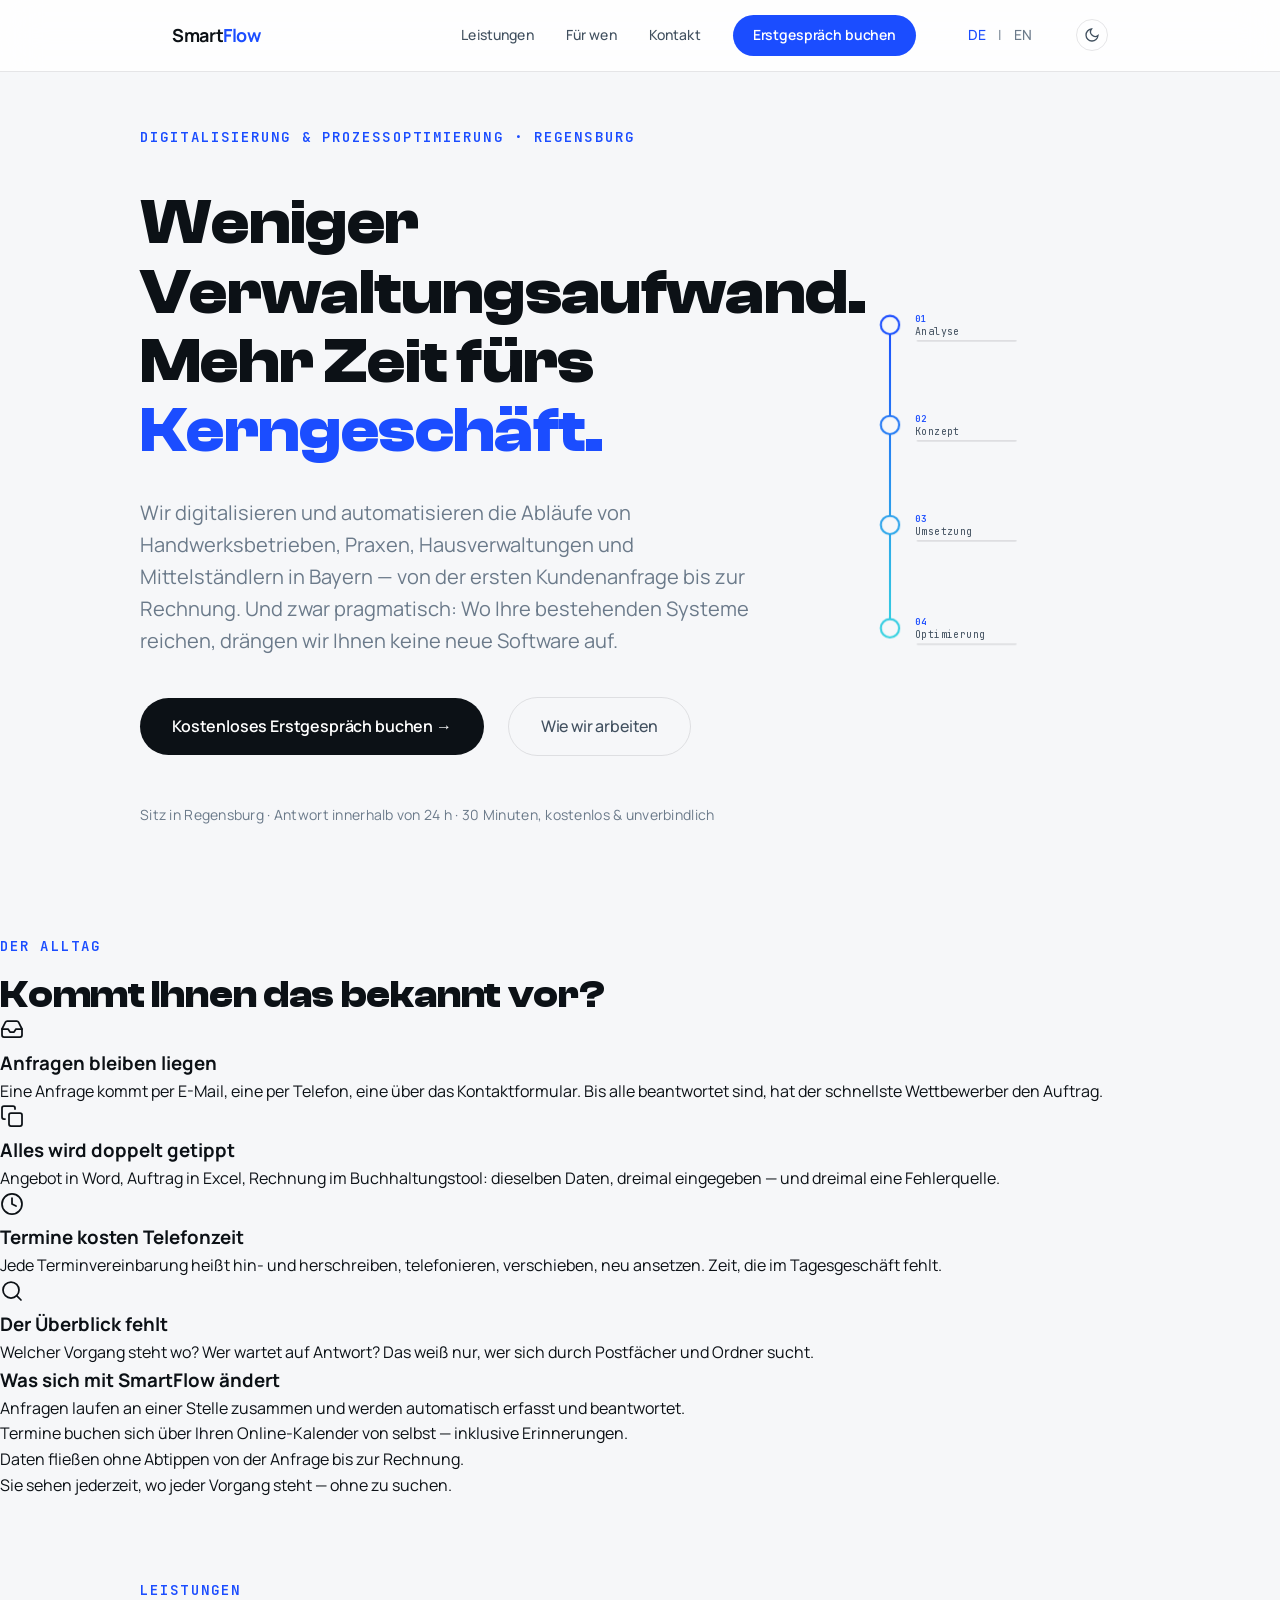
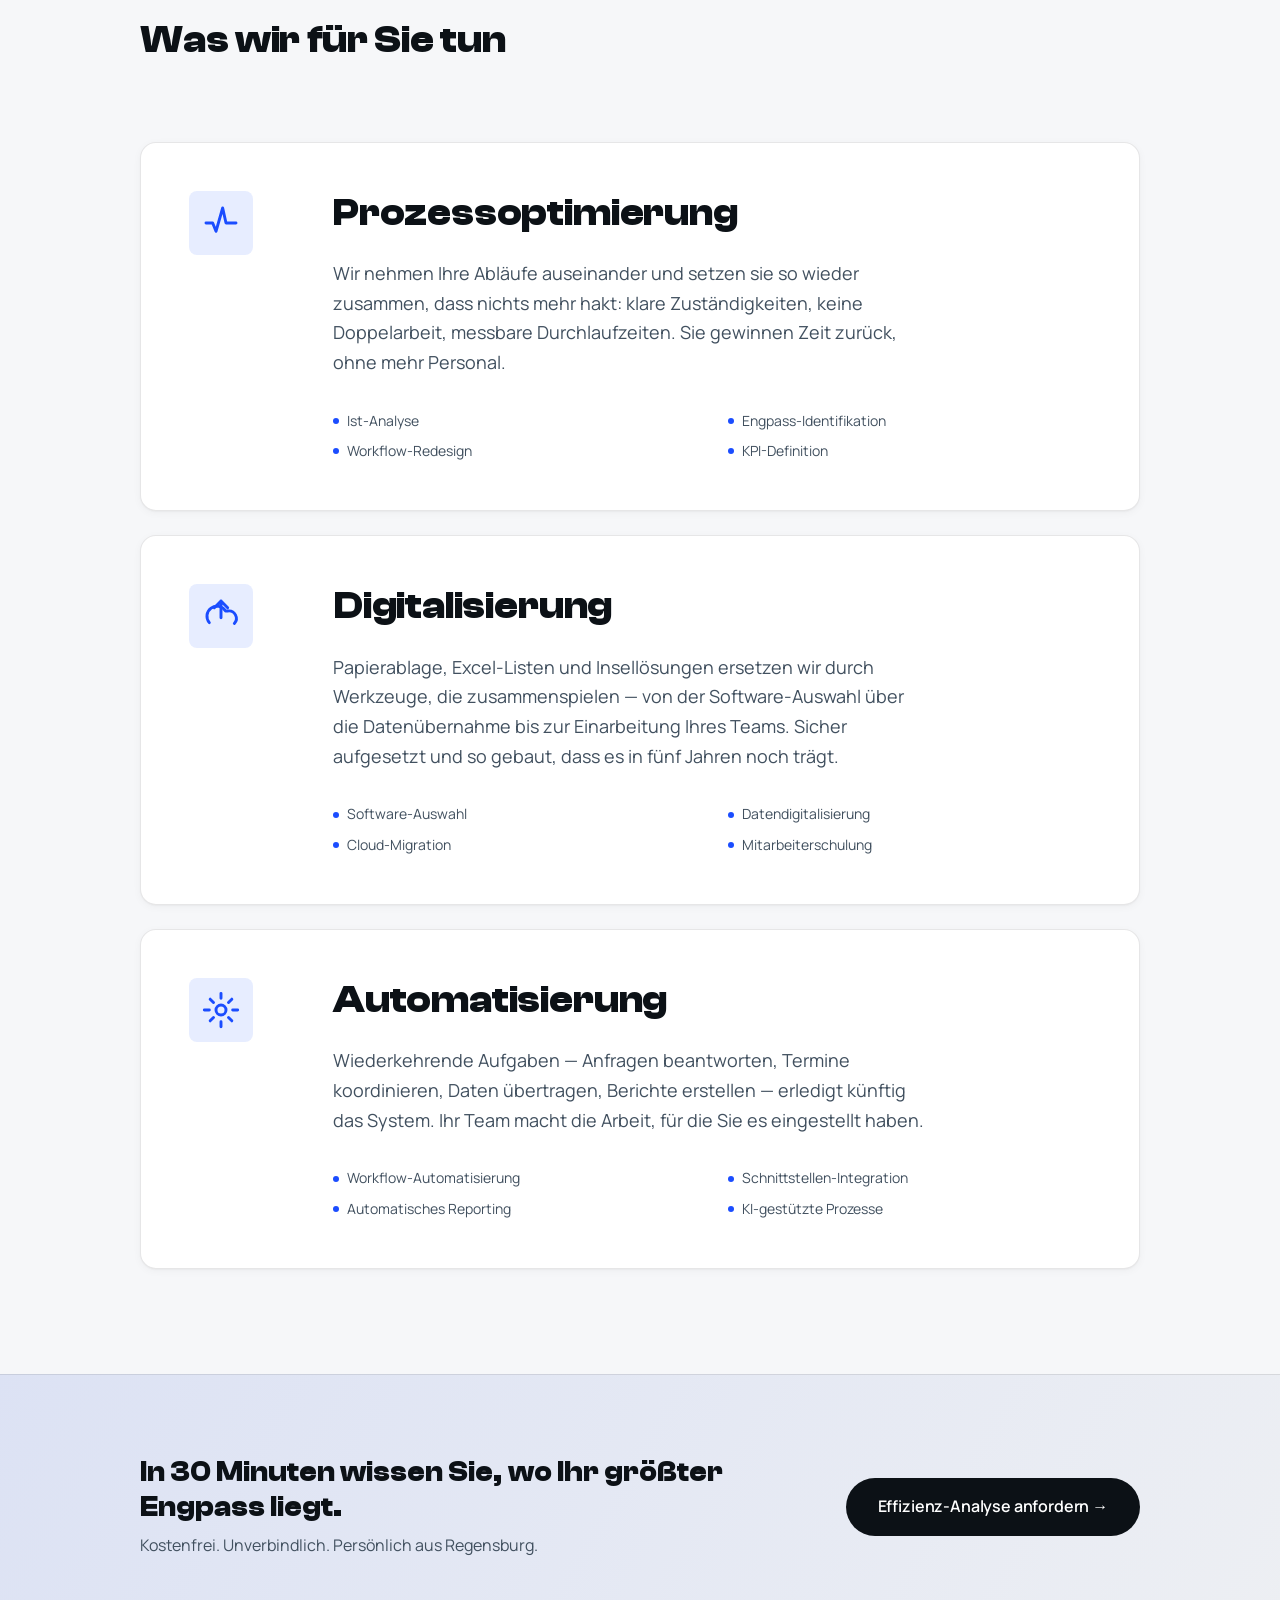
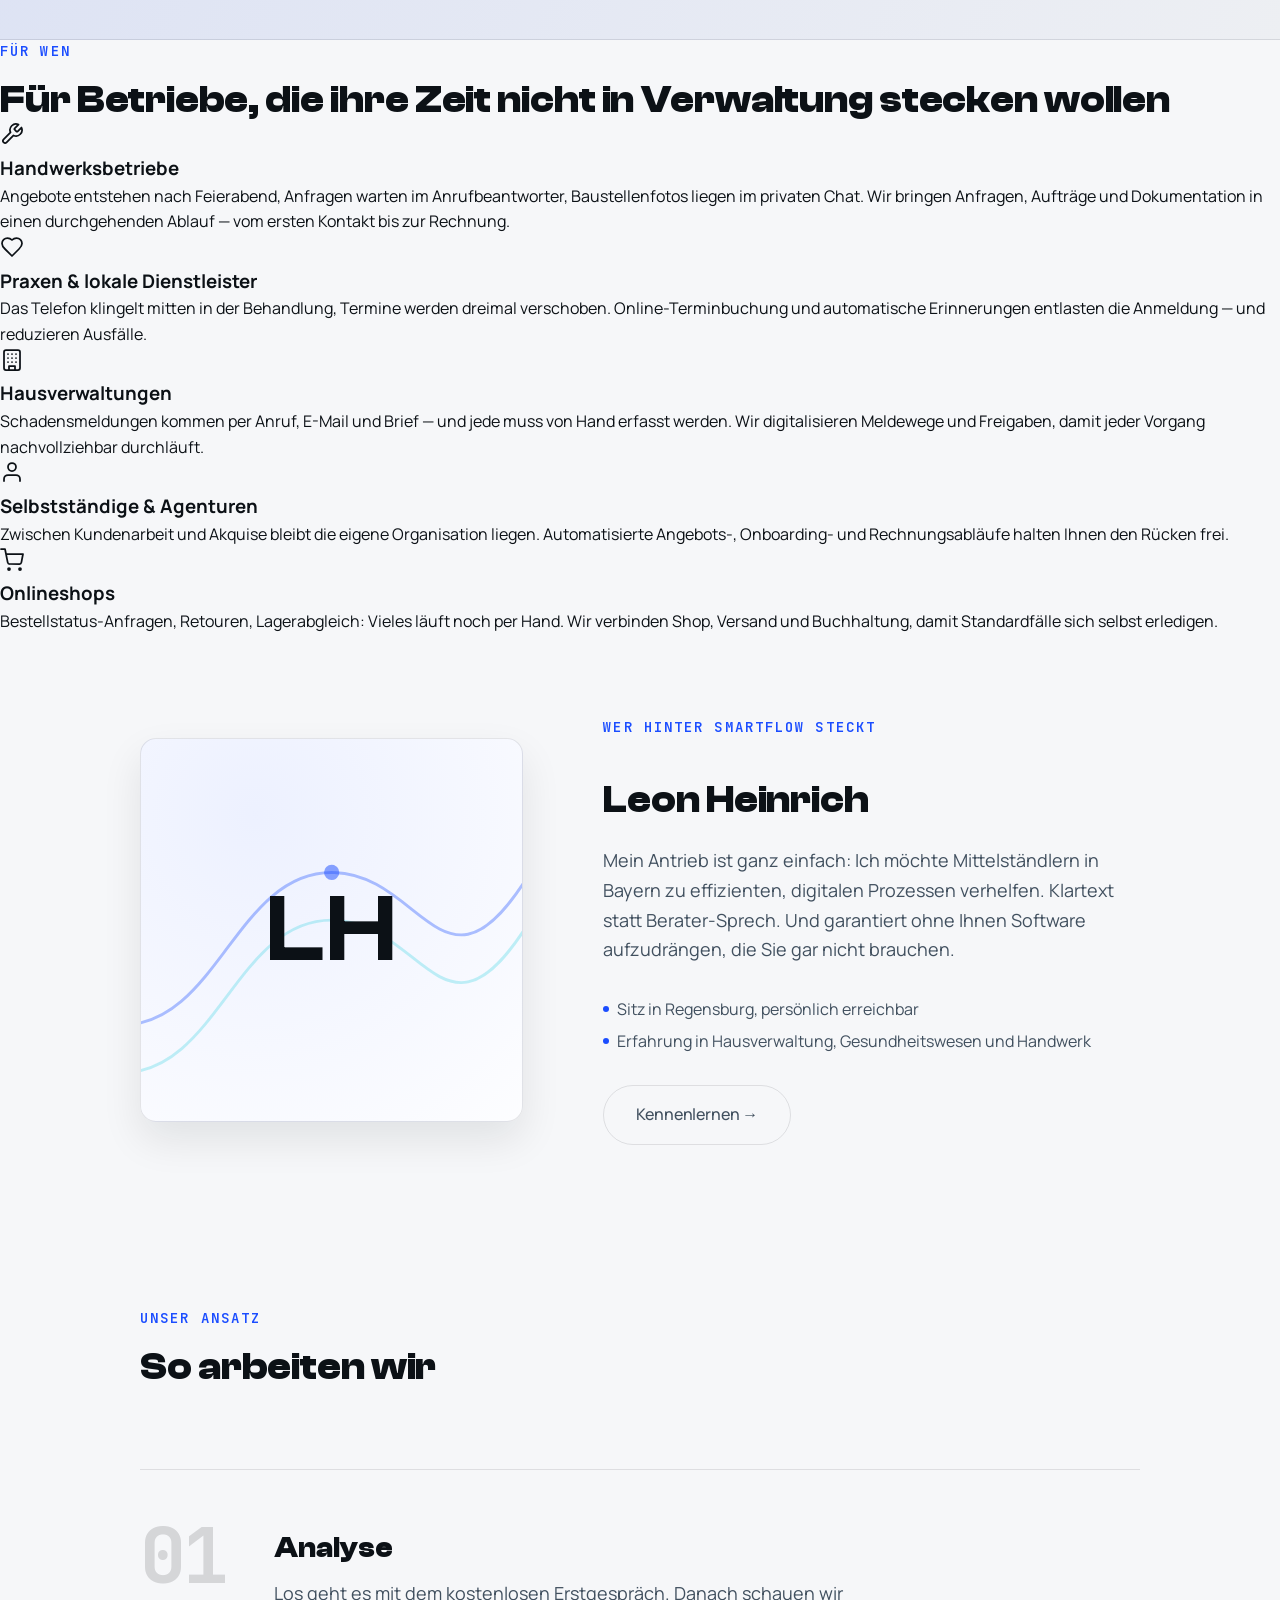
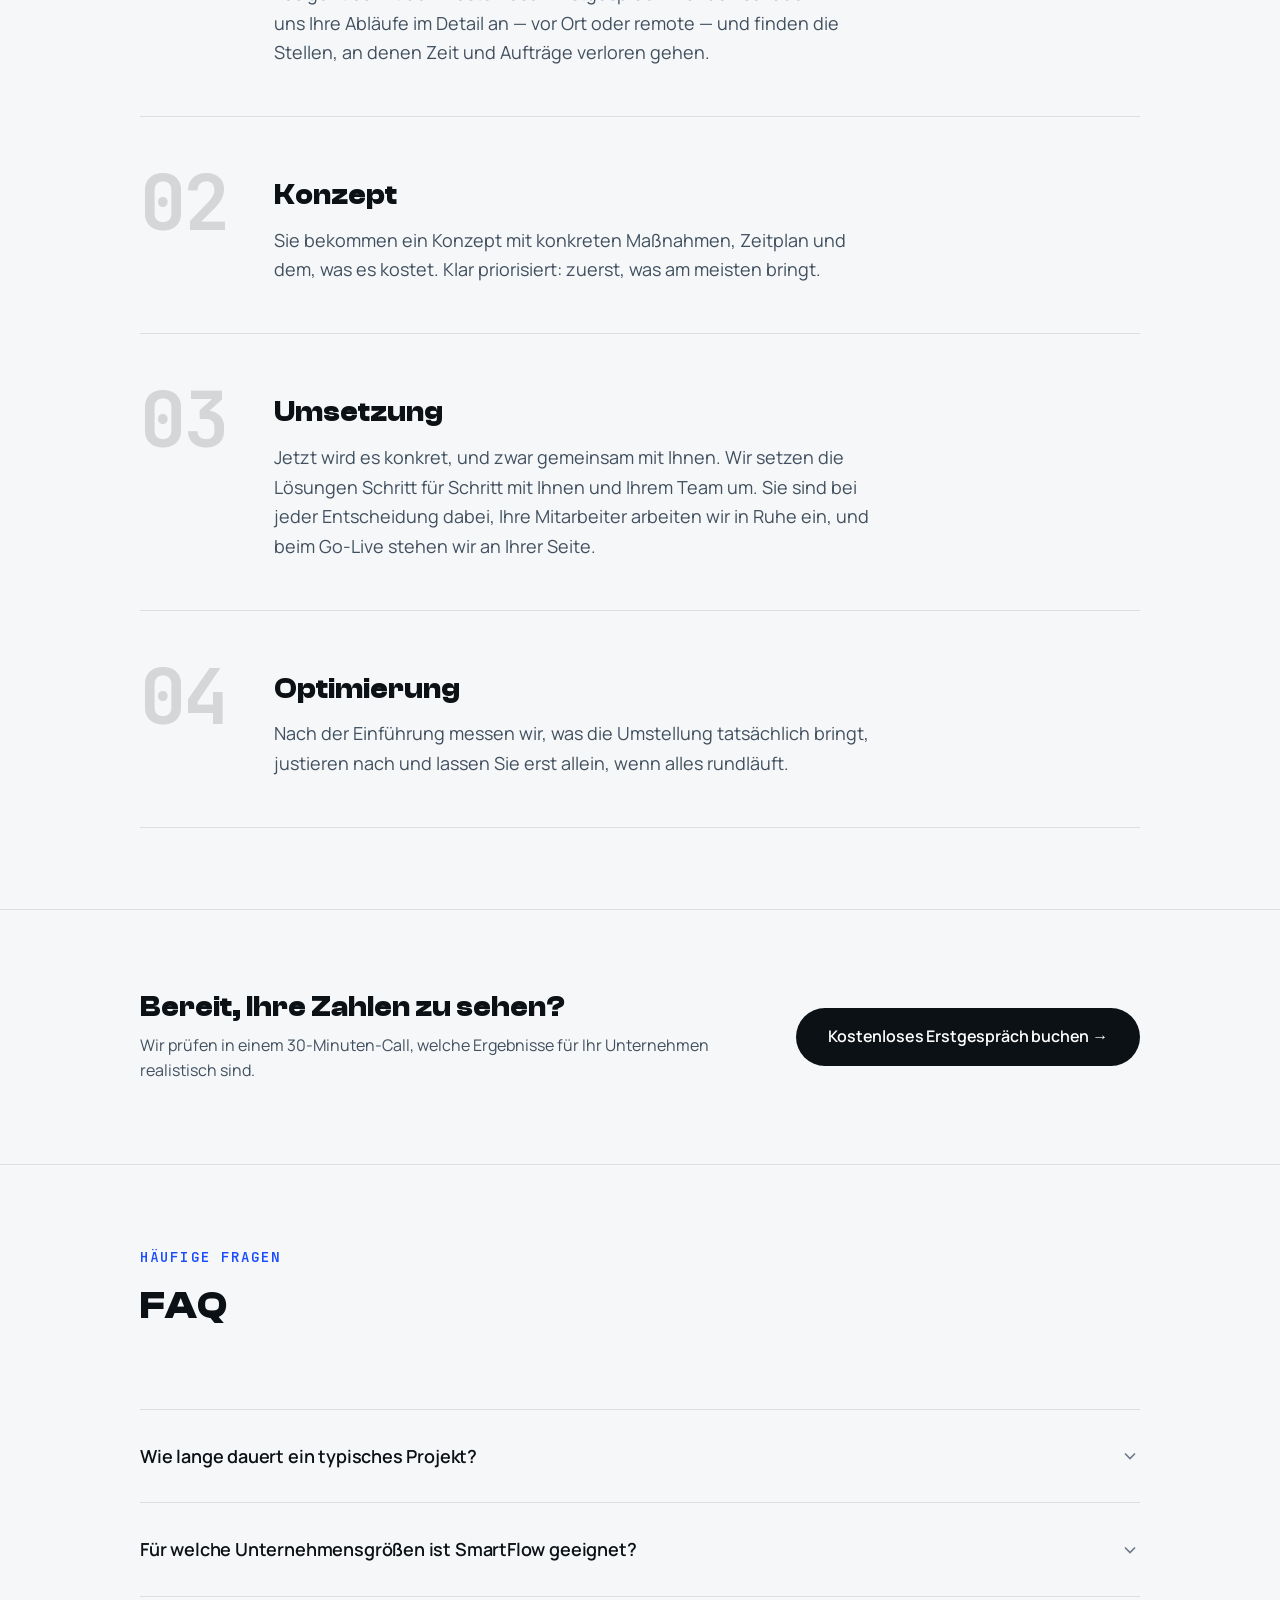
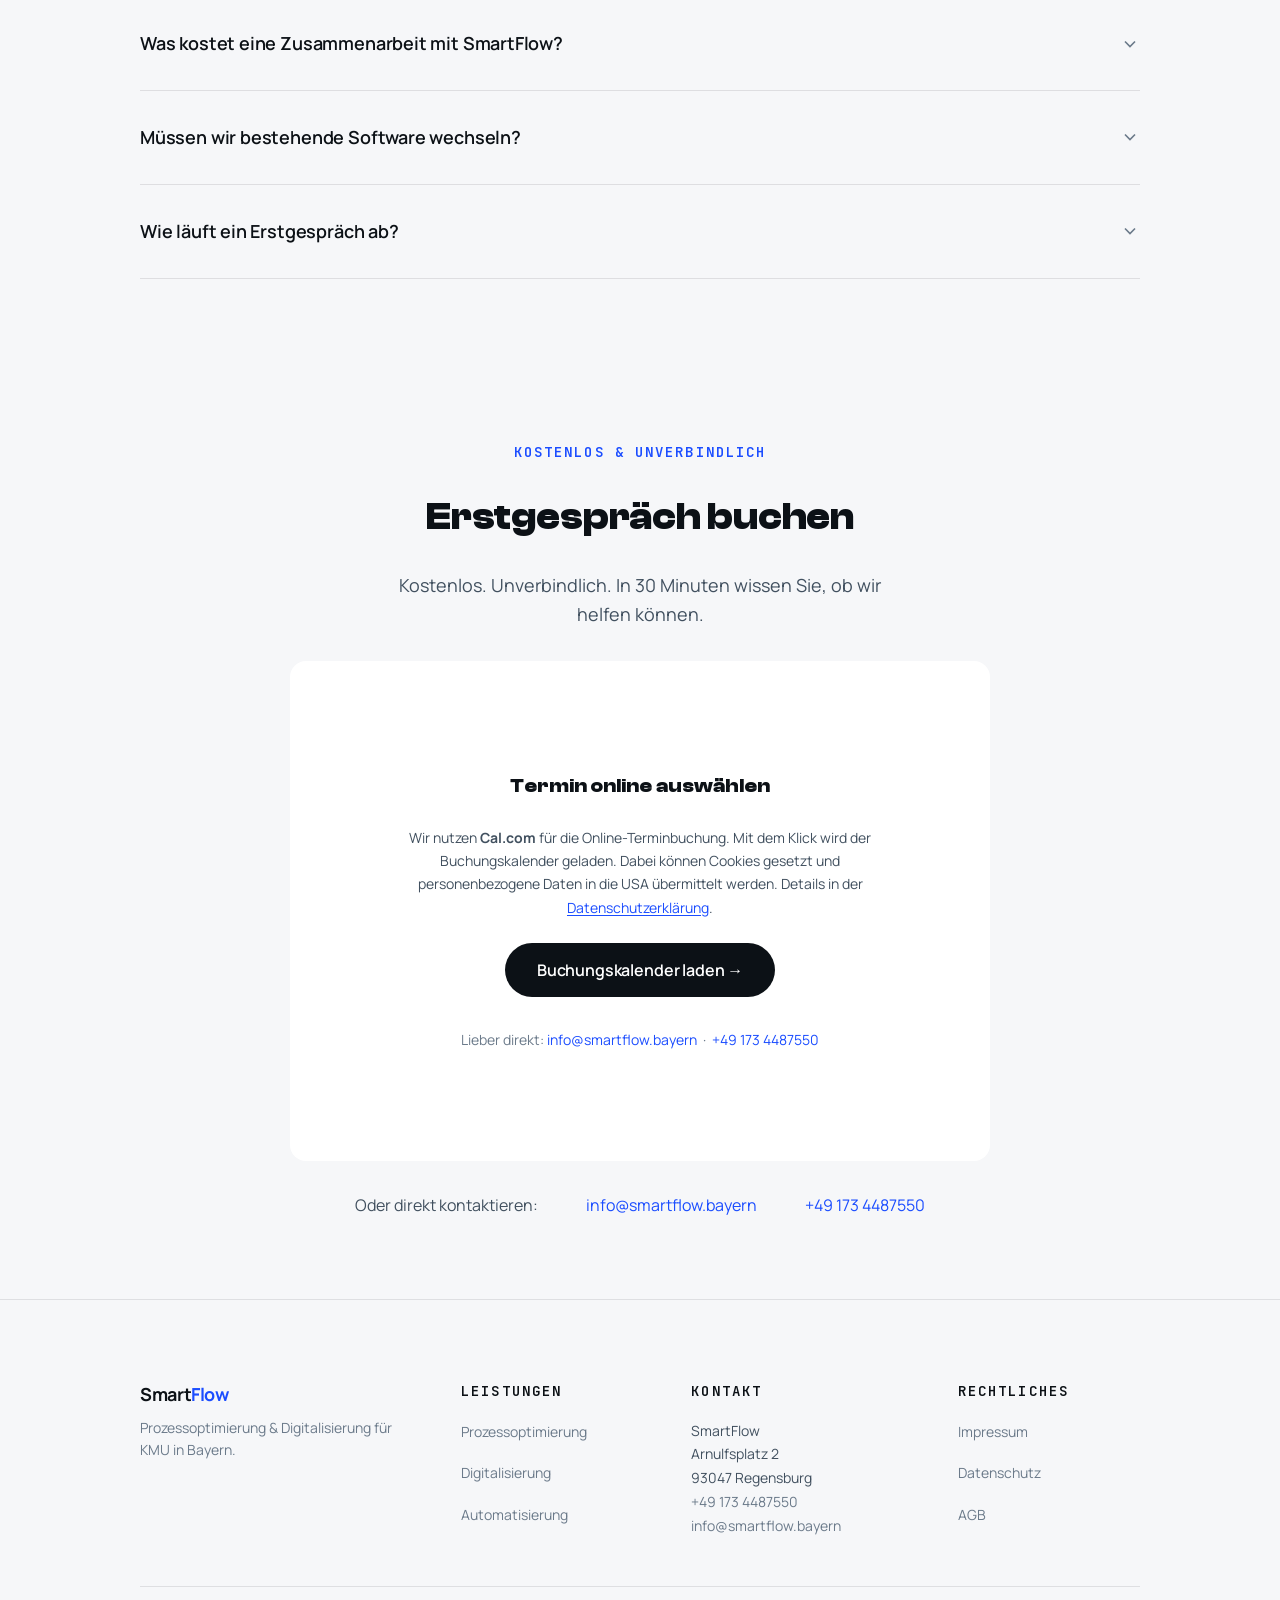
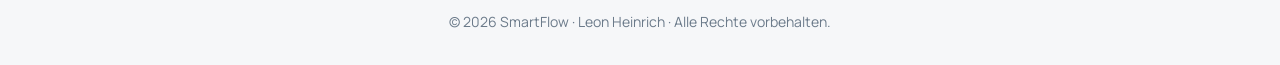
==== index.html @ 482e9994 "content(services,process): ergebnisorientierte Beschreibungen, Schema sync (DE)" ====
<!DOCTYPE html>
<html lang="de">
<head>
  <meta charset="UTF-8" />
  <meta name="viewport" content="width=device-width, initial-scale=1.0" />

  <!-- SEO -->
  <title>SmartFlow Regensburg | Prozessoptimierung & Digitalisierung</title>
  <meta name="description" content="SmartFlow in Regensburg – Prozessoptimierung, Digitalisierung und Automatisierung für KMU in Bayern. Kostenloses Erstgespräch buchen." />
  <link rel="canonical" href="https://smartflow.bayern/" />

  <!-- hreflang -->
  <link rel="alternate" hreflang="de" href="https://smartflow.bayern/" />
  <link rel="alternate" hreflang="en" href="https://smartflow.bayern/en/" />
  <link rel="alternate" hreflang="x-default" href="https://smartflow.bayern/" />

  <!-- Favicon -->
  <link rel="icon" type="image/svg+xml" href="favicon.svg" />

  <!-- Open Graph -->
  <meta property="og:type" content="website" />
  <meta property="og:url" content="https://smartflow.bayern/" />
  <meta property="og:title" content="SmartFlow Regensburg | Prozessoptimierung & Digitalisierung" />
  <meta property="og:description" content="SmartFlow – Prozessoptimierung, Digitalisierung und Automatisierung für Ihr Unternehmen. Messbare Ergebnisse." />
  <meta property="og:image" content="https://smartflow.bayern/assets/og-image.jpg" />

  <!-- Twitter Card -->
  <meta name="twitter:card" content="summary_large_image" />
  <meta name="twitter:title" content="SmartFlow Regensburg | Prozessoptimierung & Digitalisierung" />
  <meta name="twitter:description" content="SmartFlow – Prozessoptimierung, Digitalisierung und Automatisierung für Ihr Unternehmen. Messbare Ergebnisse." />
  <meta name="twitter:image" content="https://smartflow.bayern/assets/og-image.jpg" />

  <meta property="og:locale" content="de_DE" />
  <meta name="geo.region" content="DE-BY" />
  <meta name="geo.placename" content="Regensburg" />
  <meta name="geo.position" content="49.0169;12.0952" />
  <meta name="ICBM" content="49.0169, 12.0952" />
  <meta name="author" content="Leon Heinrich, SmartFlow" />

  <!-- Font preload -->
  <link rel="preload" as="font" type="font/woff2" href="assets/fonts/manrope.woff2" crossorigin />

  <!-- Stylesheet -->
  <link rel="stylesheet" href="css/styles.min.css" />

  <!-- Structured Data: LocalBusiness -->
  <script type="application/ld+json">
  {
    "@context": "https://schema.org",
    "@type": "LocalBusiness",
    "@id": "https://smartflow.bayern/#organization",
    "name": "SmartFlow",
    "alternateName": "SmartFlow Prozessoptimierung",
    "founder": {
      "@type": "Person",
      "name": "Leon Heinrich",
      "jobTitle": "Inhaber"
    },
    "address": {
      "@type": "PostalAddress",
      "streetAddress": "Arnulfsplatz 2",
      "postalCode": "93047",
      "addressLocality": "Regensburg",
      "addressRegion": "BY",
      "addressCountry": "DE"
    },
    "geo": {
      "@type": "GeoCoordinates",
      "latitude": 49.0169,
      "longitude": 12.0952
    },
    "email": "info@smartflow.bayern",
    "telephone": "+49 173 4487550",
    "url": "https://smartflow.bayern/",
    "image": "https://smartflow.bayern/assets/og-image.jpg",
    "logo": "https://smartflow.bayern/favicon.svg",
    "priceRange": "€€",
    "description": "Prozessoptimierung, Digitalisierung und Automatisierung für KMU in Regensburg und Bayern.",
    "areaServed": [
      { "@type": "City", "name": "Regensburg" },
      { "@type": "City", "name": "Landshut" },
      { "@type": "City", "name": "Straubing" },
      { "@type": "City", "name": "Passau" },
      { "@type": "State", "name": "Bayern" }
    ],
    "knowsAbout": [
      "Prozessoptimierung",
      "Digitalisierung",
      "Workflow-Automatisierung",
      "KI-Integration für KMU",
      "Cloud-Migration",
      "Software-Auswahl"
    ],
    "openingHoursSpecification": {
      "@type": "OpeningHoursSpecification",
      "dayOfWeek": ["Monday", "Tuesday", "Wednesday", "Thursday", "Friday"],
      "opens": "09:00",
      "closes": "18:00"
    }
  }
  </script>

  <!-- Structured Data: Services -->
  <script type="application/ld+json">
  {
    "@context": "https://schema.org",
    "@graph": [
      {
        "@type": "Service",
        "@id": "https://smartflow.bayern/#service-prozessoptimierung",
        "serviceType": "Prozessoptimierung",
        "name": "Prozessoptimierung",
        "provider": { "@id": "https://smartflow.bayern/#organization" },
        "areaServed": { "@type": "State", "name": "Bayern" },
        "description": "Wir nehmen Ihre Abläufe auseinander und setzen sie so wieder zusammen, dass nichts mehr hakt: klare Zuständigkeiten, keine Doppelarbeit, messbare Durchlaufzeiten. Sie gewinnen Zeit zurück, ohne mehr Personal.",
        "offers": {
          "@type": "Offer",
          "price": "0",
          "priceCurrency": "EUR",
          "description": "Kostenfreies Erstgespräch (30 Minuten)"
        }
      },
      {
        "@type": "Service",
        "@id": "https://smartflow.bayern/#service-digitalisierung",
        "serviceType": "Digitalisierung",
        "name": "Digitalisierung",
        "provider": { "@id": "https://smartflow.bayern/#organization" },
        "areaServed": { "@type": "State", "name": "Bayern" },
        "description": "Papierablage, Excel-Listen und Insellösungen ersetzen wir durch Werkzeuge, die zusammenspielen — von der Software-Auswahl über die Datenübernahme bis zur Einarbeitung Ihres Teams. Sicher aufgesetzt und so gebaut, dass es in fünf Jahren noch trägt.",
        "offers": {
          "@type": "Offer",
          "price": "0",
          "priceCurrency": "EUR",
          "description": "Kostenfreies Erstgespräch (30 Minuten)"
        }
      },
      {
        "@type": "Service",
        "@id": "https://smartflow.bayern/#service-automatisierung",
        "serviceType": "Workflow-Automatisierung",
        "name": "Automatisierung",
        "provider": { "@id": "https://smartflow.bayern/#organization" },
        "areaServed": { "@type": "State", "name": "Bayern" },
        "description": "Wiederkehrende Aufgaben — Anfragen beantworten, Termine koordinieren, Daten übertragen, Berichte erstellen — erledigt künftig das System. Ihr Team macht die Arbeit, für die Sie es eingestellt haben.",
        "offers": {
          "@type": "Offer",
          "price": "0",
          "priceCurrency": "EUR",
          "description": "Kostenfreies Erstgespräch (30 Minuten)"
        }
      }
    ]
  }
  </script>

  <!-- Structured Data: FAQPage -->
  <script type="application/ld+json">
  {
    "@context": "https://schema.org",
    "@type": "FAQPage",
    "mainEntity": [
      {
        "@type": "Question",
        "name": "Wie lange dauert ein typisches Projekt?",
        "acceptedAnswer": {
          "@type": "Answer",
          "text": "Das hängt ganz vom Umfang ab. Eine erste Prozessanalyse dauert in der Regel 2 bis 4 Wochen. Größere Digitalisierungs- oder Automatisierungsprojekte planen wir gemeinsam mit Ihnen. Meistens bewegen wir uns da im Rahmen von 6 bis 16 Wochen."
        }
      },
      {
        "@type": "Question",
        "name": "Für welche Unternehmensgrößen ist SmartFlow geeignet?",
        "acceptedAnswer": {
          "@type": "Answer",
          "text": "Wir sind genau auf mittelständische und kleinere Betriebe spezialisiert, vom Handwerker mit 3 Mitarbeitern bis zum etablierten regionalen Unternehmen. Unsere Lösungen sind passgenau für diese Größe gemacht und bleiben dabei bezahlbar."
        }
      },
      {
        "@type": "Question",
        "name": "Was kostet eine Zusammenarbeit mit SmartFlow?",
        "acceptedAnswer": {
          "@type": "Answer",
          "text": "Das Erstgespräch ist kostenlos und unverbindlich. In 30 Minuten können wir einschätzen, welchen Aufwand Sie erwarten und welchen ROI Sie realistisch erzielen können."
        }
      },
      {
        "@type": "Question",
        "name": "Müssen wir bestehende Software wechseln?",
        "acceptedAnswer": {
          "@type": "Answer",
          "text": "Nicht unbedingt. Wir analysieren zunächst, ob Ihre bestehenden Tools optimal genutzt werden können. Oft lassen sich durch bessere Konfiguration oder Schnittstellen große Verbesserungen erzielen, ohne komplett neue Software einzuführen."
        }
      },
      {
        "@type": "Question",
        "name": "Wie läuft ein Erstgespräch ab?",
        "acceptedAnswer": {
          "@type": "Answer",
          "text": "Ganz entspannt und ohne Verkaufsdruck. In rund 30 Minuten (telefonisch oder per Video) erzählen Sie mir, wo bei Ihnen gerade der Schuh drückt und was Sie erreichen möchten. Ich höre zu, stelle ein paar gezielte Fragen und sage Ihnen dann ehrlich, ob und wie ich Ihnen weiterhelfen kann. Sie gehen mit einer klaren Einschätzung aus dem Gespräch, ganz gleich, ob wir danach zusammenarbeiten oder nicht."
        }
      }
    ]
  }
  </script>
</head>
<body>

  <!-- ================================================
       HEADER / NAVIGATION
       ================================================ -->
  <header class="header" id="header">
    <nav class="nav">
      <a href="/" class="logo-text" aria-label="SmartFlow Startseite">Smart<span class="accent">Flow</span></a>

      <div class="nav-links">
        <a href="#services" class="nav-link">Leistungen</a>
        <a href="#audiences" class="nav-link">Für wen</a>
        <a href="#contact" class="nav-link">Kontakt</a>
        <a href="#contact" class="nav-cta">Erstgespräch buchen</a>

        <div class="lang-toggle">
          <span class="lang-btn current" aria-current="true">DE</span>
          <span class="lang-separator">|</span>
          <a href="en/index.html" class="lang-btn">EN</a>
        </div>

        <button class="theme-toggle" id="theme-toggle" aria-label="Farbschema wechseln">
          <svg class="icon-sun" width="16" height="16" viewBox="0 0 24 24" fill="none" stroke="currentColor" stroke-width="2"><circle cx="12" cy="12" r="5"/><path d="M12 1v2M12 21v2M4.22 4.22l1.42 1.42M18.36 18.36l1.42 1.42M1 12h2M21 12h2M4.22 19.78l1.42-1.42M18.36 5.64l1.42-1.42"/></svg>
          <svg class="icon-moon" width="16" height="16" viewBox="0 0 24 24" fill="none" stroke="currentColor" stroke-width="2"><path d="M21 12.79A9 9 0 1 1 11.21 3 7 7 0 0 0 21 12.79z"/></svg>
        </button>
      </div>

      <button class="nav-hamburger" id="hamburger" aria-label="Menü öffnen" aria-expanded="false" aria-controls="mobile-menu">
        <span></span>
        <span></span>
        <span></span>
      </button>
    </nav>
  </header>

  <!-- Mobile Menu -->
  <div class="mobile-menu" id="mobile-menu" aria-hidden="true">
    <a href="#services" class="nav-link">Leistungen</a>
    <a href="#audiences" class="nav-link">Für wen</a>
    <a href="#contact" class="nav-link">Kontakt</a>
    <a href="#contact" class="nav-cta">Erstgespräch buchen</a>
    <div class="lang-toggle">
      <span class="lang-btn current" aria-current="true">DE</span>
      <span class="lang-separator">|</span>
      <a href="en/index.html" class="lang-btn">EN</a>
    </div>
  </div>

  <main>

    <!-- ================================================
         SECTION 1 — HERO
         ================================================ -->
    <section class="hero" id="hero">
      <div class="hero-inner">
        <div class="hero-content fade-in">
          <p class="hero-eyebrow">Digitalisierung &amp; Prozessoptimierung · Regensburg</p>
          <h1 class="hero-title">
            Weniger Verwaltungsaufwand.<br>
            Mehr Zeit fürs<br>
            <span class="accent">Kerngeschäft.</span>
          </h1>
          <p class="hero-subtitle">
            Wir digitalisieren und automatisieren die Abläufe von Handwerksbetrieben,
            Praxen, Hausverwaltungen und Mittelständlern in Bayern — von der ersten
            Kundenanfrage bis zur Rechnung. Und zwar pragmatisch: Wo Ihre bestehenden
            Systeme reichen, drängen wir Ihnen keine neue Software auf.
          </p>
          <div class="hero-actions">
            <a href="#contact" class="btn-cta">Kostenloses Erstgespräch buchen &rarr;</a>
            <a href="#process" class="btn-secondary">Wie wir arbeiten</a>
          </div>
          <p class="hero-trust">
            Sitz in Regensburg · Antwort innerhalb von 24 h · 30 Minuten, kostenlos &amp; unverbindlich
          </p>
        </div>

        <div class="hero-visual fade-in" aria-hidden="true">
          <svg class="flow-svg" viewBox="0 0 360 460" fill="none" xmlns="http://www.w3.org/2000/svg" role="img">
            <defs>
              <linearGradient id="flowGrad" x1="60" y1="40" x2="60" y2="420" gradientUnits="userSpaceOnUse">
                <stop offset="0" stop-color="var(--color-accent)"/>
                <stop offset="1" stop-color="var(--color-accent-soft)"/>
              </linearGradient>
            </defs>

            <!-- The pipeline: one line drawing top-to-bottom through four stages -->
            <path class="flow-path" pathLength="1"
              d="M60 48 V 120 C 60 150, 60 150, 60 168 V 240 C 60 270, 60 270, 60 288 V 360 C 60 390, 60 390, 60 412"
              stroke="url(#flowGrad)" stroke-width="2.5" stroke-linecap="round"/>

            <!-- Output rules: a quiet artifact emitted by each stage -->
            <g class="flow-chips">
              <rect class="flow-chip" style="--i:0" x="92"  y="66"  width="120" height="2" rx="1"/>
              <rect class="flow-chip" style="--i:1" x="92"  y="186" width="120" height="2" rx="1"/>
              <rect class="flow-chip" style="--i:2" x="92"  y="306" width="120" height="2" rx="1"/>
              <rect class="flow-chip" style="--i:3" x="92"  y="430" width="120" height="2" rx="1"/>
            </g>

            <!-- Stage nodes -->
            <g class="flow-nodes" stroke="url(#flowGrad)" stroke-width="2.5" fill="var(--color-bg)">
              <circle class="flow-node" style="--i:0" cx="60" cy="48"  r="11"/>
              <circle class="flow-node" style="--i:1" cx="60" cy="168" r="11"/>
              <circle class="flow-node" style="--i:2" cx="60" cy="288" r="11"/>
              <circle class="flow-node" style="--i:3" cx="60" cy="412" r="11"/>
            </g>

            <!-- Stage labels: the real SmartFlow process, in mono -->
            <g class="flow-labels">
              <text class="flow-node flow-stage-index" style="--i:0" x="90" y="44">01</text>
              <text class="flow-node flow-stage-label" style="--i:0" x="90" y="60">Analyse</text>
              <text class="flow-node flow-stage-index" style="--i:1" x="90" y="164">02</text>
              <text class="flow-node flow-stage-label" style="--i:1" x="90" y="180">Konzept</text>
              <text class="flow-node flow-stage-index" style="--i:2" x="90" y="284">03</text>
              <text class="flow-node flow-stage-label" style="--i:2" x="90" y="300">Umsetzung</text>
              <text class="flow-node flow-stage-index" style="--i:3" x="90" y="408">04</text>
              <text class="flow-node flow-stage-label" style="--i:3" x="90" y="424">Optimierung</text>
            </g>
          </svg>
        </div>
      </div>
    </section>

    <!-- ================================================
         SECTION 1.5 — PROBLEM / NUTZEN
         ================================================ -->
    <section class="pains-section" id="pains">
      <div class="pains-container">
        <div class="fade-in">
          <p class="section-label">Der Alltag</p>
          <h2 class="section-title">Kommt Ihnen das bekannt vor?</h2>
        </div>

        <div class="tile-grid">
          <div class="tile fade-in">
            <span class="tile-glyph" aria-hidden="true">
              <svg width="24" height="24" viewBox="0 0 24 24" fill="none" stroke="currentColor" stroke-width="1.75" stroke-linecap="round" stroke-linejoin="round"><path d="M22 12h-6l-2 3h-4l-2-3H2"/><path d="M5.45 5.11 2 12v6a2 2 0 0 0 2 2h16a2 2 0 0 0 2-2v-6l-3.45-6.89A2 2 0 0 0 16.76 4H7.24a2 2 0 0 0-1.79 1.11z"/></svg>
            </span>
            <h3 class="tile-title">Anfragen bleiben liegen</h3>
            <p class="tile-text">Eine Anfrage kommt per E-Mail, eine per Telefon, eine über das Kontaktformular. Bis alle beantwortet sind, hat der schnellste Wettbewerber den Auftrag.</p>
          </div>

          <div class="tile fade-in">
            <span class="tile-glyph" aria-hidden="true">
              <svg width="24" height="24" viewBox="0 0 24 24" fill="none" stroke="currentColor" stroke-width="1.75" stroke-linecap="round" stroke-linejoin="round"><rect x="9" y="9" width="13" height="13" rx="2"/><path d="M5 15H4a2 2 0 0 1-2-2V4a2 2 0 0 1 2-2h9a2 2 0 0 1 2 2v1"/></svg>
            </span>
            <h3 class="tile-title">Alles wird doppelt getippt</h3>
            <p class="tile-text">Angebot in Word, Auftrag in Excel, Rechnung im Buchhaltungstool: dieselben Daten, dreimal eingegeben — und dreimal eine Fehlerquelle.</p>
          </div>

          <div class="tile fade-in">
            <span class="tile-glyph" aria-hidden="true">
              <svg width="24" height="24" viewBox="0 0 24 24" fill="none" stroke="currentColor" stroke-width="1.75" stroke-linecap="round" stroke-linejoin="round"><circle cx="12" cy="12" r="10"/><path d="M12 6v6l4 2"/></svg>
            </span>
            <h3 class="tile-title">Termine kosten Telefonzeit</h3>
            <p class="tile-text">Jede Terminvereinbarung heißt hin- und herschreiben, telefonieren, verschieben, neu ansetzen. Zeit, die im Tagesgeschäft fehlt.</p>
          </div>

          <div class="tile fade-in">
            <span class="tile-glyph" aria-hidden="true">
              <svg width="24" height="24" viewBox="0 0 24 24" fill="none" stroke="currentColor" stroke-width="1.75" stroke-linecap="round" stroke-linejoin="round"><circle cx="11" cy="11" r="8"/><path d="m21 21-4.35-4.35"/></svg>
            </span>
            <h3 class="tile-title">Der Überblick fehlt</h3>
            <p class="tile-text">Welcher Vorgang steht wo? Wer wartet auf Antwort? Das weiß nur, wer sich durch Postfächer und Ordner sucht.</p>
          </div>
        </div>

        <div class="benefits-block fade-in">
          <h3 class="benefits-title">Was sich mit SmartFlow ändert</h3>
          <ul class="benefits-list" role="list">
            <li>Anfragen laufen an einer Stelle zusammen und werden automatisch erfasst und beantwortet.</li>
            <li>Termine buchen sich über Ihren Online-Kalender von selbst — inklusive Erinnerungen.</li>
            <li>Daten fließen ohne Abtippen von der Anfrage bis zur Rechnung.</li>
            <li>Sie sehen jederzeit, wo jeder Vorgang steht — ohne zu suchen.</li>
          </ul>
        </div>
      </div>
    </section>

    <!-- ================================================
         SECTION 2 — SERVICES
         ================================================ -->
    <section class="services-section" id="services">
      <div class="services-container">
        <div class="services-header fade-in">
          <p class="section-label">Leistungen</p>
          <h2 class="section-title">Was wir für Sie tun</h2>
        </div>

        <!-- Service 01: Prozessoptimierung -->
        <div class="service-block fade-in">
          <div class="service-block-inner">
            <span class="service-glyph" aria-hidden="true">
              <svg width="40" height="40" viewBox="0 0 24 24" fill="none" stroke="currentColor" stroke-width="1.75" stroke-linecap="round" stroke-linejoin="round">
                <path d="M3 12h4l2 5 4-14 2 9h6"/>
              </svg>
            </span>
            <div class="service-body">
              <h3 class="service-title">Prozessoptimierung</h3>
              <p class="service-description">
                Wir nehmen Ihre Abläufe auseinander und setzen sie so wieder zusammen, dass nichts mehr hakt: klare Zuständigkeiten, keine Doppelarbeit, messbare Durchlaufzeiten. Sie gewinnen Zeit zurück, ohne mehr Personal.
              </p>
              <ul class="service-features">
                <li class="service-feature">Ist-Analyse</li>
                <li class="service-feature">Engpass-Identifikation</li>
                <li class="service-feature">Workflow-Redesign</li>
                <li class="service-feature">KPI-Definition</li>
              </ul>
            </div>
          </div>
        </div>

        <!-- Service 02: Digitalisierung -->
        <div class="service-block fade-in">
          <div class="service-block-inner">
            <span class="service-glyph" aria-hidden="true">
              <svg width="40" height="40" viewBox="0 0 24 24" fill="none" stroke="currentColor" stroke-width="1.75" stroke-linecap="round" stroke-linejoin="round">
                <path d="M12 13V3m0 0L8 7m4-4 4 4"/><path d="M20 16.5A4.5 4.5 0 0 0 16 9h-1.3A6 6 0 1 0 5 16"/>
              </svg>
            </span>
            <div class="service-body">
              <h3 class="service-title">Digitalisierung</h3>
              <p class="service-description">
                Papierablage, Excel-Listen und Insellösungen ersetzen wir durch Werkzeuge, die zusammenspielen — von der Software-Auswahl über die Datenübernahme bis zur Einarbeitung Ihres Teams. Sicher aufgesetzt und so gebaut, dass es in fünf Jahren noch trägt.
              </p>
              <ul class="service-features">
                <li class="service-feature">Software-Auswahl</li>
                <li class="service-feature">Datendigitalisierung</li>
                <li class="service-feature">Cloud-Migration</li>
                <li class="service-feature">Mitarbeiterschulung</li>
              </ul>
            </div>
          </div>
        </div>

        <!-- Service 03: Automatisierung -->
        <div class="service-block fade-in">
          <div class="service-block-inner">
            <span class="service-glyph" aria-hidden="true">
              <svg width="40" height="40" viewBox="0 0 24 24" fill="none" stroke="currentColor" stroke-width="1.75" stroke-linecap="round" stroke-linejoin="round">
                <circle cx="12" cy="12" r="3"/><path d="M12 2v3m0 14v3M2 12h3m14 0h3m-3.5-6.5-2 2m-9 9-2 2m0-13 2 2m9 9 2 2"/>
              </svg>
            </span>
            <div class="service-body">
              <h3 class="service-title">Automatisierung</h3>
              <p class="service-description">
                Wiederkehrende Aufgaben — Anfragen beantworten, Termine koordinieren, Daten übertragen, Berichte erstellen — erledigt künftig das System. Ihr Team macht die Arbeit, für die Sie es eingestellt haben.
              </p>
              <ul class="service-features">
                <li class="service-feature">Workflow-Automatisierung</li>
                <li class="service-feature">Schnittstellen-Integration</li>
                <li class="service-feature">Automatisches Reporting</li>
                <li class="service-feature">KI-gestützte Prozesse</li>
              </ul>
            </div>
          </div>
        </div>

      </div>
    </section>

    <!-- CTA Banner #1: nach Services -->
    <aside class="cta-banner fade-in" aria-label="Jetzt Erstgespräch buchen">
      <div class="cta-banner-inner">
        <div class="cta-banner-text">
          <h2 class="cta-banner-title">In 30 Minuten wissen Sie, wo Ihr größter Engpass liegt.</h2>
          <p class="cta-banner-sub">Kostenfrei. Unverbindlich. Persönlich aus Regensburg.</p>
        </div>
        <a href="#contact" class="btn-cta">Effizienz-Analyse anfordern &rarr;</a>
      </div>
    </aside>

    <!-- ================================================
         SECTION 2.7 — FÜR WEN
         ================================================ -->
    <section class="audiences-section" id="audiences">
      <div class="audiences-container">
        <div class="fade-in">
          <p class="section-label">Für wen</p>
          <h2 class="section-title">Für Betriebe, die ihre Zeit nicht in Verwaltung stecken wollen</h2>
        </div>

        <div class="tile-grid">
          <div class="tile fade-in">
            <span class="tile-glyph" aria-hidden="true">
              <svg width="24" height="24" viewBox="0 0 24 24" fill="none" stroke="currentColor" stroke-width="1.75" stroke-linecap="round" stroke-linejoin="round"><path d="M14.7 6.3a1 1 0 0 0 0 1.4l1.6 1.6a1 1 0 0 0 1.4 0l3.77-3.77a6 6 0 0 1-7.94 7.94l-6.91 6.91a2.12 2.12 0 0 1-3-3l6.91-6.91a6 6 0 0 1 7.94-7.94l-3.76 3.76z"/></svg>
            </span>
            <h3 class="tile-title">Handwerksbetriebe</h3>
            <p class="tile-text">Angebote entstehen nach Feierabend, Anfragen warten im Anrufbeantworter, Baustellenfotos liegen im privaten Chat. Wir bringen Anfragen, Aufträge und Dokumentation in einen durchgehenden Ablauf — vom ersten Kontakt bis zur Rechnung.</p>
          </div>

          <div class="tile fade-in">
            <span class="tile-glyph" aria-hidden="true">
              <svg width="24" height="24" viewBox="0 0 24 24" fill="none" stroke="currentColor" stroke-width="1.75" stroke-linecap="round" stroke-linejoin="round"><path d="M19 14c1.49-1.46 3-3.21 3-5.5A5.5 5.5 0 0 0 16.5 3c-1.76 0-3 .5-4.5 2-1.5-1.5-2.74-2-4.5-2A5.5 5.5 0 0 0 2 8.5c0 2.3 1.5 4.05 3 5.5l7 7z"/></svg>
            </span>
            <h3 class="tile-title">Praxen &amp; lokale Dienstleister</h3>
            <p class="tile-text">Das Telefon klingelt mitten in der Behandlung, Termine werden dreimal verschoben. Online-Terminbuchung und automatische Erinnerungen entlasten die Anmeldung — und reduzieren Ausfälle.</p>
          </div>

          <div class="tile fade-in">
            <span class="tile-glyph" aria-hidden="true">
              <svg width="24" height="24" viewBox="0 0 24 24" fill="none" stroke="currentColor" stroke-width="1.75" stroke-linecap="round" stroke-linejoin="round"><rect x="4" y="2" width="16" height="20" rx="2"/><path d="M9 22v-4h6v4"/><path d="M8 6h.01M16 6h.01M12 6h.01M8 10h.01M16 10h.01M12 10h.01M8 14h.01M16 14h.01M12 14h.01"/></svg>
            </span>
            <h3 class="tile-title">Hausverwaltungen</h3>
            <p class="tile-text">Schadensmeldungen kommen per Anruf, E-Mail und Brief — und jede muss von Hand erfasst werden. Wir digitalisieren Meldewege und Freigaben, damit jeder Vorgang nachvollziehbar durchläuft.</p>
          </div>

          <div class="tile fade-in">
            <span class="tile-glyph" aria-hidden="true">
              <svg width="24" height="24" viewBox="0 0 24 24" fill="none" stroke="currentColor" stroke-width="1.75" stroke-linecap="round" stroke-linejoin="round"><path d="M20 21v-2a4 4 0 0 0-4-4H8a4 4 0 0 0-4 4v2"/><circle cx="12" cy="7" r="4"/></svg>
            </span>
            <h3 class="tile-title">Selbstständige &amp; Agenturen</h3>
            <p class="tile-text">Zwischen Kundenarbeit und Akquise bleibt die eigene Organisation liegen. Automatisierte Angebots-, Onboarding- und Rechnungsabläufe halten Ihnen den Rücken frei.</p>
          </div>

          <div class="tile tile-wide fade-in">
            <span class="tile-glyph" aria-hidden="true">
              <svg width="24" height="24" viewBox="0 0 24 24" fill="none" stroke="currentColor" stroke-width="1.75" stroke-linecap="round" stroke-linejoin="round"><circle cx="9" cy="21" r="1"/><circle cx="20" cy="21" r="1"/><path d="M1 1h4l2.68 13.39a2 2 0 0 0 2 1.61h9.72a2 2 0 0 0 2-1.61L23 6H6"/></svg>
            </span>
            <h3 class="tile-title">Onlineshops</h3>
            <p class="tile-text">Bestellstatus-Anfragen, Retouren, Lagerabgleich: Vieles läuft noch per Hand. Wir verbinden Shop, Versand und Buchhaltung, damit Standardfälle sich selbst erledigen.</p>
          </div>
        </div>
      </div>
    </section>

    <!-- ================================================
         SECTION 2.5 — ABOUT (TODO: Foto + echten Werdegang einsetzen)
         ================================================ -->
    <section class="about-section" id="about">
      <div class="about-container">
        <div class="about-grid fade-in">
          <!-- On-brand placeholder until a real portrait (assets/leon-heinrich.jpg) is added:
               monogram over a faint flow motif, in the page's own token colours. -->
          <div class="about-image about-portrait" role="img" aria-label="Leon Heinrich, Gründer SmartFlow Regensburg">
            <svg class="about-portrait-motif" viewBox="0 0 200 200" fill="none" aria-hidden="true" xmlns="http://www.w3.org/2000/svg">
              <path d="M-10 150 C 40 150, 50 70, 100 70 S 160 150, 210 60"
                    stroke="var(--color-accent)" stroke-width="1.5" opacity="0.35"/>
              <path d="M-10 175 C 40 175, 50 95, 100 95 S 160 175, 210 85"
                    stroke="var(--color-accent-soft)" stroke-width="1.5" opacity="0.3"/>
              <circle cx="100" cy="70" r="4" fill="var(--color-accent)" opacity="0.5"/>
            </svg>
            <span class="about-portrait-monogram" aria-hidden="true">LH</span>
          </div>
          <div class="about-body">
            <p class="section-label">Wer hinter SmartFlow steckt</p>
            <h2 class="section-title">Leon Heinrich</h2>
            <p class="about-text">
              <!-- TODO: Echten Werdegang einsetzen. Vorlage als Startpunkt. -->
              Mein Antrieb ist ganz einfach: Ich möchte Mittelständlern in Bayern zu
              effizienten, digitalen Prozessen verhelfen. Klartext statt Berater-Sprech.
              Und garantiert ohne Ihnen Software aufzudrängen, die Sie gar nicht brauchen.
            </p>
            <ul class="about-credentials">
              <li>Sitz in Regensburg, persönlich erreichbar</li>
              <li>Erfahrung in Hausverwaltung, Gesundheitswesen und Handwerk</li>
            </ul>
            <a href="#contact" class="btn-secondary about-cta">Kennenlernen &rarr;</a>
          </div>
        </div>
      </div>
    </section>

    <!-- ================================================
         SECTION 3 — PROCESS
         ================================================ -->
    <section class="process-section" id="process">
      <div class="process-container">

        <div class="process-header fade-in">
          <p class="section-label">Unser Ansatz</p>
          <h2 class="section-title">So arbeiten wir</h2>
        </div>

        <div class="process-steps">

          <div class="process-step fade-in">
            <span class="process-number">01</span>
            <div class="process-body">
              <h3 class="process-title">Analyse</h3>
              <p class="process-description">Los geht es mit dem kostenlosen Erstgespräch. Danach schauen wir uns Ihre Abläufe im Detail an — vor Ort oder remote — und finden die Stellen, an denen Zeit und Aufträge verloren gehen.</p>
            </div>
          </div>

          <div class="process-step fade-in">
            <span class="process-number">02</span>
            <div class="process-body">
              <h3 class="process-title">Konzept</h3>
              <p class="process-description">Sie bekommen ein Konzept mit konkreten Maßnahmen, Zeitplan und dem, was es kostet. Klar priorisiert: zuerst, was am meisten bringt.</p>
            </div>
          </div>

          <div class="process-step fade-in">
            <span class="process-number">03</span>
            <div class="process-body">
              <h3 class="process-title">Umsetzung</h3>
              <p class="process-description">Jetzt wird es konkret, und zwar gemeinsam mit Ihnen. Wir setzen die Lösungen Schritt für Schritt mit Ihnen und Ihrem Team um. Sie sind bei jeder Entscheidung dabei, Ihre Mitarbeiter arbeiten wir in Ruhe ein, und beim Go-Live stehen wir an Ihrer Seite.</p>
            </div>
          </div>

          <div class="process-step fade-in">
            <span class="process-number">04</span>
            <div class="process-body">
              <h3 class="process-title">Optimierung</h3>
              <p class="process-description">Nach der Einführung messen wir, was die Umstellung tatsächlich bringt, justieren nach und lassen Sie erst allein, wenn alles rundläuft.</p>
            </div>
          </div>

        </div>
      </div>
    </section>

    <!-- CTA Banner #2: nach Ergebnissen -->
    <aside class="cta-banner cta-banner-alt fade-in" aria-label="Jetzt Erstgespräch buchen">
      <div class="cta-banner-inner">
        <div class="cta-banner-text">
          <h2 class="cta-banner-title">Bereit, Ihre Zahlen zu sehen?</h2>
          <p class="cta-banner-sub">Wir prüfen in einem 30-Minuten-Call, welche Ergebnisse für Ihr Unternehmen realistisch sind.</p>
        </div>
        <a href="#contact" class="btn-cta">Kostenloses Erstgespräch buchen &rarr;</a>
      </div>
    </aside>

    <!-- ================================================
         SECTION 5 — FAQ
         ================================================ -->
    <section class="faq-section" id="faq">
      <div class="faq-container">

        <div class="faq-header fade-in">
          <p class="section-label">Häufige Fragen</p>
          <h2 class="section-title">FAQ</h2>
        </div>

        <div class="faq-list">

          <details class="faq-item fade-in">
            <summary class="faq-question">
              <span>Wie lange dauert ein typisches Projekt?</span>
              <svg class="faq-chevron" width="20" height="20" viewBox="0 0 24 24" fill="none" stroke="currentColor" stroke-width="2"><path d="m6 9 6 6 6-6"/></svg>
            </summary>
            <div class="faq-answer">
              <p>Das hängt ganz vom Umfang ab. Eine erste Prozessanalyse dauert in der Regel 2 bis 4 Wochen. Größere Digitalisierungs- oder Automatisierungsprojekte planen wir gemeinsam mit Ihnen. Meistens bewegen wir uns da im Rahmen von 6 bis 16 Wochen.</p>
            </div>
          </details>

          <details class="faq-item fade-in">
            <summary class="faq-question">
              <span>Für welche Unternehmensgrößen ist SmartFlow geeignet?</span>
              <svg class="faq-chevron" width="20" height="20" viewBox="0 0 24 24" fill="none" stroke="currentColor" stroke-width="2"><path d="m6 9 6 6 6-6"/></svg>
            </summary>
            <div class="faq-answer">
              <p>Wir sind genau auf mittelständische und kleinere Betriebe spezialisiert, vom Handwerker mit 3 Mitarbeitern bis zum etablierten regionalen Unternehmen. Unsere Lösungen sind passgenau für diese Größe gemacht und bleiben dabei bezahlbar.</p>
            </div>
          </details>

          <details class="faq-item fade-in">
            <summary class="faq-question">
              <span>Was kostet eine Zusammenarbeit mit SmartFlow?</span>
              <svg class="faq-chevron" width="20" height="20" viewBox="0 0 24 24" fill="none" stroke="currentColor" stroke-width="2"><path d="m6 9 6 6 6-6"/></svg>
            </summary>
            <div class="faq-answer">
              <p>Das Erstgespräch ist kostenlos und unverbindlich. In 30 Minuten können wir einschätzen, welchen Aufwand Sie erwarten und welchen ROI Sie realistisch erzielen können.</p>
            </div>
          </details>

          <details class="faq-item fade-in">
            <summary class="faq-question">
              <span>Müssen wir bestehende Software wechseln?</span>
              <svg class="faq-chevron" width="20" height="20" viewBox="0 0 24 24" fill="none" stroke="currentColor" stroke-width="2"><path d="m6 9 6 6 6-6"/></svg>
            </summary>
            <div class="faq-answer">
              <p>Nicht unbedingt. Wir analysieren zunächst, ob Ihre bestehenden Tools optimal genutzt werden können. Oft lassen sich durch bessere Konfiguration oder Schnittstellen große Verbesserungen erzielen, ohne komplett neue Software einzuführen.</p>
            </div>
          </details>

          <details class="faq-item fade-in">
            <summary class="faq-question">
              <span>Wie läuft ein Erstgespräch ab?</span>
              <svg class="faq-chevron" width="20" height="20" viewBox="0 0 24 24" fill="none" stroke="currentColor" stroke-width="2"><path d="m6 9 6 6 6-6"/></svg>
            </summary>
            <div class="faq-answer">
              <p>Ganz entspannt und ohne Verkaufsdruck. In rund 30 Minuten (telefonisch oder per Video) erzählen Sie mir einfach, wo bei Ihnen gerade der Schuh drückt und was Sie erreichen möchten. Ich höre zu, stelle ein paar gezielte Fragen und sage Ihnen dann ehrlich, ob und wie ich Ihnen weiterhelfen kann. Sie gehen mit einer klaren Einschätzung aus dem Gespräch, ganz gleich, ob wir danach zusammenarbeiten oder nicht.</p>
            </div>
          </details>

        </div>
      </div>
    </section>

    <!-- ================================================
         SECTION 6 — CONTACT
         ================================================ -->
    <section class="contact-section" id="contact">
      <div class="contact-container">

        <p class="contact-label fade-in">Kostenlos &amp; Unverbindlich</p>
        <h2 class="contact-title fade-in">Erstgespräch buchen</h2>
        <p class="contact-subtitle fade-in">
          Kostenlos. Unverbindlich. In 30 Minuten wissen Sie, ob wir helfen können.
        </p>

        <!-- Cal.com inline embed (Click-to-Load: DSGVO-konform, kein Drittanbieter ohne Einwilligung) -->
        <div class="cal-embed-wrapper fade-in" id="cal-embed">
          <div class="cal-placeholder" id="cal-placeholder">
            <div class="cal-placeholder-content">
              <h3 class="cal-placeholder-title">Termin online auswählen</h3>
              <p class="cal-placeholder-text">
                Wir nutzen <strong>Cal.com</strong> für die Online-Terminbuchung. Mit dem
                Klick wird der Buchungskalender geladen. Dabei können Cookies gesetzt und
                personenbezogene Daten in die USA übermittelt werden. Details in der
                <a href="datenschutz.html">Datenschutzerklärung</a>.
              </p>
              <button type="button" class="btn-cta" id="cal-load-btn" aria-controls="cal-embed">
                Buchungskalender laden &rarr;
              </button>
              <p class="cal-placeholder-alt">
                Lieber direkt:
                <a href="mailto:info@smartflow.bayern">info@smartflow.bayern</a>
                &nbsp;·&nbsp;
                <a href="tel:+491734487550">+49 173 4487550</a>
              </p>
            </div>
          </div>
        </div>

        <!-- Cal.com Loader: lädt das Embed erst nach Klick des Nutzers -->
        <script type="text/javascript">
          (function () {
            var btn = document.getElementById('cal-load-btn');
            var placeholder = document.getElementById('cal-placeholder');
            if (!btn) return;

            function loadCal() {
              if (placeholder && placeholder.parentNode) {
                placeholder.parentNode.removeChild(placeholder);
              }
              (function (C, A, L) {
                var p = function (a, ar) { a.q.push(ar); };
                var d = C.document;
                C.Cal = C.Cal || function () {
                  var cal = C.Cal;
                  var ar = arguments;
                  if (!cal.loaded) {
                    cal.ns = {};
                    cal.q = cal.q || [];
                    d.head.appendChild(d.createElement('script')).src = A;
                    cal.loaded = true;
                  }
                  if (ar[0] === L) {
                    var api = function () { p(api, arguments); };
                    var namespace = ar[1];
                    api.q = api.q || [];
                    if (typeof namespace === 'string') {
                      cal.ns[namespace] = cal.ns[namespace] || api;
                      p(cal.ns[namespace], ar);
                      p(cal, ['-', namespace, api]);
                    } else {
                      p(cal, ar);
                    }
                    return;
                  }
                  p(cal, ar);
                };
              })(window, 'https://app.cal.com/embed/embed.js', 'init');

              var calTheme = document.documentElement.getAttribute('data-theme') === 'dark' ? 'dark' : 'light';
              Cal('init', 'smartflow-erstgespraech', { origin: 'https://cal.com' });
              Cal.ns['smartflow-erstgespraech']('inline', {
                elementOrSelector: '#cal-embed',
                calLink: 'leon-heinrich-3novbk/30min',
                layout: 'month_view',
                config: {
                  theme: calTheme,
                  brandColor: '#00D9FF'
                }
              });
            }

            btn.addEventListener('click', loadCal, { once: true });
          })();
        </script>

        <!-- Fallback contact -->
        <div class="contact-fallback fade-in">
          <span>Oder direkt kontaktieren:</span>
          <a href="mailto:info@smartflow.bayern">info@smartflow.bayern</a>
          <a href="tel:+491734487550">+49 173 4487550</a>
        </div>

      </div>
    </section>

    <!-- Sticky Mobile CTA -->
    <a href="#contact" class="sticky-cta" id="sticky-cta" aria-label="Erstgespräch buchen">
      Erstgespräch buchen
    </a>
  </main>

  <!-- ================================================
       FOOTER
       ================================================ -->
  <footer class="footer">
    <div class="footer-grid">
      <div class="footer-col footer-col-brand">
        <span class="footer-logo">Smart<span class="accent">Flow</span></span>
        <p class="footer-tagline">Prozessoptimierung &amp; Digitalisierung für KMU in Bayern.</p>
      </div>

      <div class="footer-col">
        <h3 class="footer-heading">Leistungen</h3>
        <ul class="footer-list" role="list">
          <li><a href="#services" class="footer-link">Prozessoptimierung</a></li>
          <li><a href="#services" class="footer-link">Digitalisierung</a></li>
          <li><a href="#services" class="footer-link">Automatisierung</a></li>
        </ul>
      </div>

      <div class="footer-col">
        <h3 class="footer-heading">Kontakt</h3>
        <address class="footer-address">
          SmartFlow<br>
          Arnulfsplatz 2<br>
          93047 Regensburg<br>
          <a href="tel:+491734487550" class="footer-link">+49 173 4487550</a><br>
          <a href="mailto:info@smartflow.bayern" class="footer-link">info@smartflow.bayern</a>
        </address>
      </div>

      <div class="footer-col">
        <h3 class="footer-heading">Rechtliches</h3>
        <nav aria-label="Rechtliche Links">
          <ul class="footer-list" role="list">
            <li><a href="impressum.html" class="footer-link">Impressum</a></li>
            <li><a href="datenschutz.html" class="footer-link">Datenschutz</a></li>
            <li><a href="agb.html" class="footer-link">AGB</a></li>
          </ul>
        </nav>
      </div>
    </div>
    <p class="footer-copy">&copy; <span id="footer-year">2026</span> SmartFlow · Leon Heinrich · Alle Rechte vorbehalten.</p>
  </footer>

  <!-- Main script -->
  <script src="js/main.min.js"></script>

</body>
</html>
---- css/styles.min.css ----
@font-face{font-family:Manrope;src:url(../assets/fonts/manrope.woff2) format("woff2");font-weight:400 700;font-style:normal;font-display:swap}@font-face{font-family:Clash Display;src:url(../assets/fonts/clashdisplay.woff2) format("woff2");font-weight:400 700;font-style:normal;font-display:swap}@font-face{font-family:JetBrains Mono;src:url(../assets/fonts/jetbrainsmono.woff2) format("woff2");font-weight:400 700;font-style:normal;font-display:swap}:root{--color-bg: #F6F7F9;--color-bg-alt: #EDEFF3;--color-surface: #FFFFFF;--color-text: #0C1116;--color-text-secondary: #41505F;--color-text-muted: #6B7A8A;--color-accent: #1B4DFF;--color-accent-soft: #36D2E0;--color-border: rgba(12, 17, 22, .1);--font-display: "Clash Display", "Manrope", -apple-system, BlinkMacSystemFont, sans-serif;--font-body: "Manrope", -apple-system, BlinkMacSystemFont, sans-serif;--font-mono: "JetBrains Mono", ui-monospace, "SF Mono", Menlo, monospace;--text-sm: .875rem;--text-base: 1rem;--text-lg: 1.125rem;--text-xl: 1.25rem;--space-xs: .5rem;--space-sm: 1rem;--space-md: 1.5rem;--space-lg: 2rem;--space-xl: 3rem;--space-2xl: 5rem;--space-3xl: 8rem;--section-gap: clamp(72px, 9vh, 120px);--container-max: 1000px;--header-height: 72px;--radius-sm: 4px;--radius-md: 8px;--radius-lg: 16px;--radius-full: 9999px;--transition-fast: .15s ease;--transition-normal: .3s ease;--shadow-sm: 0 1px 2px rgba(12, 17, 22, .04), 0 2px 8px rgba(12, 17, 22, .04);--shadow-md: 0 10px 24px rgba(12, 17, 22, .07);--shadow-lg: 0 18px 40px rgba(12, 17, 22, .09);--z-sticky: 200;--header-bg: rgba(255, 255, 255, .85);--mobile-menu-bg: #f0f0f0;--btn-cta-bg: #0C1116;--btn-cta-color: #ffffff;--process-number-color: rgba(12, 17, 22, .14)}[data-theme=dark]{--color-bg: #0C1116;--color-bg-alt: #131A22;--color-surface: #1A232E;--color-text: #F6F7F9;--color-text-secondary: #A7B4C2;--color-text-muted: #6B7A8A;--color-accent: #5B7BFF;--color-accent-soft: #36D2E0;--color-border: rgba(255, 255, 255, .12);--header-bg: rgba(12, 17, 22, .85);--mobile-menu-bg: #0F151C;--btn-cta-bg: #F6F7F9;--btn-cta-color: #0C1116;--process-number-color: rgba(255, 255, 255, .1);--shadow-sm: 0 1px 2px rgba(0, 0, 0, .3), 0 2px 8px rgba(0, 0, 0, .25);--shadow-md: 0 10px 24px rgba(0, 0, 0, .38);--shadow-lg: 0 18px 44px rgba(0, 0, 0, .5)}*,*:before,*:after{box-sizing:border-box;margin:0;padding:0}html{scroll-behavior:smooth;font-size:16px}body{font-family:var(--font-body);background-color:var(--color-bg);color:var(--color-text);transition:background-color var(--transition-normal),color var(--transition-normal);overflow-x:hidden;-webkit-font-smoothing:antialiased;-moz-osx-font-smoothing:grayscale;line-height:1.6}.hero-title,.section-title,.service-title,.results-title,.contact-title,.cta-banner-title,.case-study-title,.process-title,.cal-placeholder-title,.legal-page h1,.legal-page h2{font-family:var(--font-display);font-weight:600;letter-spacing:-.005em;word-spacing:.04em}.hero-eyebrow,.section-label,.results-label,.contact-label,.case-study-industry,.footer-heading,.metric-number,.case-study-metric,.process-number,.service-number,.testimonial-role{font-family:var(--font-mono);font-feature-settings:"tnum" 1}.hero-eyebrow,.section-label,.results-label,.contact-label,.case-study-industry,.footer-heading{letter-spacing:.08em}img,video{max-width:100%;display:block}a{color:inherit;text-decoration:none}button{cursor:pointer;border:none;background:none;font-family:inherit}ul,ol{list-style:none}:focus-visible{outline:2px solid var(--color-accent);outline-offset:3px;border-radius:var(--radius-sm)}a:focus-visible,button:focus-visible,summary:focus-visible{outline:2px solid var(--color-accent);outline-offset:3px}.header{position:fixed;top:0;left:0;right:0;height:var(--header-height);background:var(--header-bg);backdrop-filter:blur(20px);-webkit-backdrop-filter:blur(20px);border-bottom:1px solid var(--color-border);z-index:var(--z-sticky);transition:transform var(--transition-normal)}.header--hidden{transform:translateY(-100%)}.nav{display:flex;align-items:center;justify-content:space-between;max-width:var(--container-max);margin:0 auto;padding:0 var(--space-lg);height:100%}.logo-text{font-size:var(--text-lg);font-weight:700;color:var(--color-text);letter-spacing:-.02em}.logo-text .accent{color:var(--color-accent)}.nav-links{display:flex;align-items:center;gap:var(--space-lg)}.nav-link{font-size:var(--text-sm);font-weight:500;color:var(--color-text-secondary);transition:color var(--transition-fast);letter-spacing:.01em}.nav-link:hover,.nav-link.active{color:var(--color-text)}.nav-cta{display:inline-flex;align-items:center;background:var(--color-accent);color:#fff;font-size:var(--text-sm);font-weight:600;padding:9px 20px;border-radius:var(--radius-full);letter-spacing:-.01em;white-space:nowrap;transition:background var(--transition-fast),transform var(--transition-fast)}.nav-cta:hover{background:color-mix(in srgb,var(--color-accent) 85%,#000);color:#fff;transform:translateY(-1px)}.lang-toggle{display:flex;align-items:center;gap:var(--space-xs);margin-left:var(--space-sm)}.lang-btn{font-size:var(--text-sm);font-weight:500;color:var(--color-text-muted);transition:color var(--transition-fast);background:none;border:none;cursor:pointer;font-family:inherit;padding:2px 4px}.lang-btn:hover{color:var(--color-text)}.lang-btn.current{color:var(--color-accent)}.lang-separator{color:var(--color-text-muted);font-size:var(--text-sm)}.theme-toggle{display:flex;align-items:center;justify-content:center;width:32px;height:32px;background:none;border:1px solid var(--color-border);border-radius:var(--radius-full);cursor:pointer;color:var(--color-text-secondary);transition:color var(--transition-fast),border-color var(--transition-fast);margin-left:var(--space-xs);padding:0}.theme-toggle:hover{color:var(--color-text);border-color:var(--color-text-muted)}.theme-toggle .icon-sun,.theme-toggle .icon-moon{display:none}:root .theme-toggle .icon-moon{display:block}[data-theme=dark] .theme-toggle .icon-moon{display:none}[data-theme=dark] .theme-toggle .icon-sun{display:block}.nav-hamburger{display:none;flex-direction:column;justify-content:center;gap:5px;width:32px;height:32px;cursor:pointer;background:none;border:none;padding:4px}.nav-hamburger span{display:block;height:2px;background:var(--color-text);border-radius:2px;transition:transform var(--transition-normal),opacity var(--transition-normal)}.nav-hamburger.open span:nth-child(1){transform:translateY(7px) rotate(45deg)}.nav-hamburger.open span:nth-child(2){opacity:0}.nav-hamburger.open span:nth-child(3){transform:translateY(-7px) rotate(-45deg)}.mobile-menu{display:none;position:fixed;top:var(--header-height);left:0;right:0;background:var(--mobile-menu-bg);border-bottom:1px solid var(--color-border);padding:var(--space-lg);z-index:calc(var(--z-sticky) - 1);flex-direction:column;gap:var(--space-sm)}.mobile-menu.open{display:flex}.mobile-menu .nav-link{font-size:var(--text-base);padding:var(--space-xs) 0;border-bottom:1px solid var(--color-border)}.mobile-menu .lang-toggle{margin-left:0;margin-top:var(--space-xs)}.mobile-menu .nav-cta{justify-content:center;margin-top:var(--space-sm);padding:12px 20px;border-bottom:none}@media(max-width:768px){.nav-links{display:none}.nav-hamburger{display:flex}}.hero{min-height:100vh;display:flex;align-items:center;padding:calc(var(--header-height) + 6vh) var(--space-lg) 12vh}.hero-inner{max-width:var(--container-max);margin:0 auto;width:100%;display:grid;grid-template-columns:minmax(0,1fr) clamp(220px,26vw,300px);gap:var(--space-2xl);align-items:center}.hero-content{display:flex;flex-direction:column;align-items:flex-start;gap:var(--space-lg);text-align:left}.hero-subtitle,.hero-trust{text-align:left}.hero-subtitle{font-size:clamp(1rem,2vw,1.25rem);color:var(--color-text-muted);max-width:620px;line-height:1.6}.hero-actions{display:flex;align-items:center;gap:var(--space-md);flex-wrap:wrap;justify-content:flex-start;margin-top:var(--space-xs)}.hero-visual{display:flex;align-items:center;justify-content:center;min-width:0}.flow-svg{width:100%;height:auto;aspect-ratio:360 / 460;overflow:visible}.flow-stage-label{font-family:var(--font-mono);font-size:12px;letter-spacing:.04em;fill:var(--color-text-secondary);font-feature-settings:"tnum" 1}.flow-stage-index{font-family:var(--font-mono);font-size:11px;fill:var(--color-accent);font-weight:600}.flow-path{stroke-dasharray:1;stroke-dashoffset:1}.flow-node,.flow-chip{opacity:0}.flow-animate .flow-path{animation:flow-draw 1.4s cubic-bezier(.65,.05,.36,1) forwards}.flow-animate .flow-node{animation:flow-pop .5s ease-out forwards;animation-delay:calc(.5s + var(--i) * .45s);transform-box:fill-box;transform-origin:center}.flow-animate .flow-chip{fill:var(--color-border);animation:flow-fade .5s ease-out forwards;animation-delay:calc(.7s + var(--i) * .45s)}.flow-static .flow-path{stroke-dashoffset:0}.flow-static .flow-node,.flow-static .flow-chip{opacity:1}.flow-static .flow-chip{fill:var(--color-border)}@keyframes flow-draw{to{stroke-dashoffset:0}}@keyframes flow-pop{0%{opacity:0;transform:scale(.4)}70%{transform:scale(1.15)}to{opacity:1;transform:scale(1)}}@keyframes flow-fade{to{opacity:1}}@media(max-width:860px){.hero-inner{grid-template-columns:1fr;gap:var(--space-xl)}.hero-visual{order:1;justify-content:flex-start}.flow-svg{width:100%;max-width:300px}}@media(max-width:460px){.hero-title{font-size:clamp(1.9rem,9vw,2.5rem);word-spacing:0;hyphens:auto}.hero-eyebrow{font-size:.7rem;letter-spacing:.08em}}@media(prefers-reduced-motion:reduce){.flow-path{stroke-dashoffset:0}.flow-node,.flow-chip{opacity:1}.flow-chip{fill:var(--color-border)}}.hero-title{font-size:clamp(2.5rem,5.4vw,4rem);font-weight:700;letter-spacing:-.01em;word-spacing:.02em;line-height:1.08;color:var(--color-text)}.hero-title .accent{color:var(--color-accent)}.hero-eyebrow{font-size:var(--text-sm);font-weight:600;letter-spacing:.15em;text-transform:uppercase;color:var(--color-accent);margin-bottom:var(--space-xs);max-width:100%}.hero-trust{font-size:var(--text-sm);color:var(--color-text-muted);letter-spacing:.02em;margin-top:var(--space-sm)}.hero-trust-stars{color:var(--color-accent);letter-spacing:.1em;margin-right:var(--space-xs)}.btn-cta{display:inline-flex;align-items:center;justify-content:center;background:var(--btn-cta-bg);color:var(--btn-cta-color);font-family:inherit;font-size:var(--text-base);font-weight:600;border-radius:var(--radius-full);padding:16px 32px;transition:opacity var(--transition-fast);border:none;cursor:pointer;letter-spacing:-.01em;white-space:nowrap}.btn-cta:hover{opacity:.85}.btn-secondary{display:inline-flex;align-items:center;justify-content:center;background:transparent;color:var(--color-text-secondary);font-family:inherit;font-size:var(--text-base);font-weight:500;border-radius:var(--radius-full);padding:16px 32px;border:1px solid var(--color-border);transition:color var(--transition-fast),border-color var(--transition-fast);cursor:pointer;letter-spacing:-.01em;white-space:nowrap}.btn-secondary:hover{color:var(--color-text);border-color:var(--color-text-muted)}.services-section{padding:var(--section-gap) var(--space-lg)}.services-container{max-width:var(--container-max);margin:0 auto}.services-header{margin-bottom:var(--space-2xl)}.section-label{font-size:var(--text-sm);font-weight:600;letter-spacing:.15em;text-transform:uppercase;color:var(--color-accent);margin-bottom:var(--space-sm)}.section-title{font-size:clamp(1.5rem,3vw,2.5rem);font-weight:700;letter-spacing:-.005em;line-height:1.15;color:var(--color-text)}.service-block{border:1px solid var(--color-border);border-radius:var(--radius-lg);background:var(--color-surface);padding:var(--space-xl);margin-bottom:var(--space-md);transition:transform var(--transition-normal),box-shadow var(--transition-normal),border-color var(--transition-normal)}.service-block:last-child{border-bottom:1px solid var(--color-border)}.service-block{box-shadow:var(--shadow-sm)}.service-block:hover{transform:translateY(-3px);box-shadow:var(--shadow-lg);border-color:color-mix(in srgb,var(--color-accent) 40%,var(--color-border))}.service-block-inner{display:grid;grid-template-columns:auto 1fr;gap:var(--space-2xl);align-items:start}.service-glyph{display:inline-flex;align-items:center;justify-content:center;width:64px;height:64px;border-radius:var(--radius-md);background:color-mix(in srgb,var(--color-accent) 10%,transparent);color:var(--color-accent);flex-shrink:0}.service-body{display:flex;flex-direction:column;gap:var(--space-md)}.service-title{font-size:clamp(1.5rem,3vw,2.5rem);font-weight:700;letter-spacing:-.005em;line-height:1.15;color:var(--color-text)}.service-description{font-size:var(--text-lg);color:var(--color-text-secondary);max-width:600px;line-height:1.65}.service-features{display:grid;grid-template-columns:1fr 1fr;gap:var(--space-xs) var(--space-lg);margin-top:var(--space-xs)}.service-feature{font-size:var(--text-sm);color:var(--color-text-secondary);display:flex;align-items:center;gap:var(--space-xs)}.service-feature:before{content:"";display:inline-block;width:6px;height:6px;border-radius:50%;background:var(--color-accent);flex-shrink:0}@media(max-width:600px){.service-block-inner{grid-template-columns:1fr;gap:var(--space-sm)}.service-features{grid-template-columns:1fr}}.process-section{padding:var(--section-gap) var(--space-lg)}.process-container{max-width:var(--container-max);margin:0 auto}.process-header{margin-bottom:var(--space-2xl)}.process-steps{display:flex;flex-direction:column;position:relative}.process-number{position:relative;z-index:1}.process-step{display:grid;grid-template-columns:auto 1fr;gap:var(--space-xl);align-items:start;padding:var(--space-xl) 0;border-top:1px solid var(--color-border)}.process-step:last-child{border-bottom:1px solid var(--color-border)}.process-number{font-size:clamp(3rem,6vw,5rem);font-weight:700;color:var(--process-number-color);line-height:1;letter-spacing:-.04em;user-select:none}.process-body{display:flex;flex-direction:column;gap:var(--space-xs);padding-top:.5rem}.process-title{font-size:clamp(1.25rem,2.5vw,1.75rem);font-weight:700;letter-spacing:0;color:var(--color-text)}.process-description{font-size:var(--text-lg);color:var(--color-text-secondary);max-width:600px;line-height:1.65}@media(max-width:600px){.process-step{grid-template-columns:1fr;gap:var(--space-sm)}}.results-section{padding:var(--section-gap) var(--space-lg);background:var(--color-bg-alt)}.results-container{max-width:var(--container-max);margin:0 auto}.results-header{text-align:center;margin-bottom:var(--space-2xl)}.results-label{font-size:var(--text-sm);font-weight:600;letter-spacing:.15em;text-transform:uppercase;color:var(--color-accent);margin-bottom:var(--space-sm)}.results-title{font-size:clamp(1.5rem,3vw,2.5rem);font-weight:700;letter-spacing:-.005em;line-height:1.15;color:var(--color-text)}.metrics-grid{display:grid;grid-template-columns:repeat(3,1fr);gap:var(--space-xl);text-align:center;margin-bottom:var(--space-2xl)}.metric-item{display:flex;flex-direction:column;align-items:center;gap:var(--space-xs)}.metric-number{font-size:clamp(3rem,8vw,6rem);font-weight:700;letter-spacing:-.04em;line-height:1;color:var(--color-text)}.metric-unit{color:var(--color-accent)}.metric-label{font-size:var(--text-sm);color:var(--color-text-muted);letter-spacing:.02em}.case-studies{display:grid;grid-template-columns:1fr 1fr;gap:var(--space-md)}.case-study{background:var(--color-surface);border:1px solid var(--color-border);border-radius:var(--radius-lg);padding:var(--space-xl);display:flex;flex-direction:column;gap:var(--space-sm)}.case-study,.testimonial{box-shadow:var(--shadow-sm);transition:transform var(--transition-normal),box-shadow var(--transition-normal)}.case-study:hover,.testimonial:hover{transform:translateY(-3px);box-shadow:var(--shadow-lg)}.case-study-industry{font-size:var(--text-sm);font-weight:600;letter-spacing:.1em;text-transform:uppercase;color:var(--color-accent)}.case-study-title{font-size:var(--text-xl);font-weight:700;letter-spacing:0;color:var(--color-text)}.case-study-description{font-size:var(--text-base);color:var(--color-text-secondary);line-height:1.6}.case-study-metric{font-size:clamp(1.5rem,3vw,2rem);font-weight:700;letter-spacing:-.03em;color:var(--color-text);margin-top:var(--space-xs)}.case-study-metric .unit{color:var(--color-accent)}@media(max-width:640px){.metrics-grid{grid-template-columns:1fr;gap:var(--space-lg)}.case-studies{grid-template-columns:1fr}}.faq-section{padding:var(--section-gap) var(--space-lg)}.faq-container{max-width:var(--container-max);margin:0 auto}.faq-header{margin-bottom:var(--space-2xl)}.faq-list{display:flex;flex-direction:column}.faq-item{border-top:1px solid var(--color-border)}.faq-item:last-child{border-bottom:1px solid var(--color-border)}.faq-question{display:flex;align-items:center;justify-content:space-between;gap:var(--space-md);padding:var(--space-lg) 0;cursor:pointer;list-style:none;font-size:var(--text-lg);font-weight:600;color:var(--color-text);letter-spacing:-.01em;transition:color var(--transition-fast)}.faq-question::-webkit-details-marker{display:none}.faq-question:hover,.faq-question:hover .faq-chevron{color:var(--color-accent)}.faq-chevron{flex-shrink:0;color:var(--color-text-muted);transition:transform var(--transition-normal),color var(--transition-fast)}.faq-item[open] .faq-question{color:var(--color-accent)}.faq-item[open] .faq-chevron{transform:rotate(180deg);color:var(--color-accent)}.faq-answer{padding-bottom:var(--space-lg)}.faq-answer p{font-size:var(--text-base);color:var(--color-text-secondary);line-height:1.7;max-width:700px}.contact-section{padding:var(--section-gap) var(--space-lg);text-align:center}.contact-container{max-width:var(--container-max);margin:0 auto;display:flex;flex-direction:column;align-items:center;gap:var(--space-lg)}.contact-label{font-size:var(--text-sm);font-weight:600;letter-spacing:.15em;text-transform:uppercase;color:var(--color-accent)}.contact-title{font-size:clamp(1.5rem,3vw,2.5rem);font-weight:700;letter-spacing:-.005em;line-height:1.15;color:var(--color-text)}.contact-subtitle{font-size:var(--text-lg);color:var(--color-text-secondary);max-width:500px;line-height:1.6}.cal-embed-wrapper{width:100%;max-width:700px;min-height:500px;background:var(--color-surface);border-radius:var(--radius-lg);overflow:hidden;margin:0 auto}.cal-placeholder{display:flex;align-items:center;justify-content:center;width:100%;min-height:500px;padding:var(--space-xl) var(--space-lg)}.cal-placeholder-content{display:flex;flex-direction:column;align-items:center;gap:var(--space-md);max-width:480px;text-align:center}.cal-placeholder-title{font-size:var(--text-xl);font-weight:700;letter-spacing:0;color:var(--color-text)}.cal-placeholder-text{font-size:var(--text-sm);color:var(--color-text-secondary);line-height:1.65}.cal-placeholder-text a{color:var(--color-accent);text-decoration:underline;text-underline-offset:2px}.cal-placeholder-text a:hover{opacity:.75}.cal-placeholder-alt{font-size:var(--text-sm);color:var(--color-text-muted);margin-top:var(--space-xs)}.cal-placeholder-alt a{color:var(--color-accent);transition:opacity var(--transition-fast)}.cal-placeholder-alt a:hover{opacity:.75}.contact-fallback{display:flex;align-items:center;justify-content:center;gap:var(--space-xl);color:var(--color-text-secondary);flex-wrap:wrap}.contact-fallback a{color:var(--color-accent);transition:opacity var(--transition-fast)}.contact-fallback a:hover{opacity:.75}.footer{border-top:1px solid var(--color-border);padding:var(--space-2xl) var(--space-lg) var(--space-lg)}.footer-grid{max-width:var(--container-max);margin:0 auto;display:grid;grid-template-columns:1.5fr 1fr 1.2fr 1fr;gap:var(--space-xl)}.footer-col{display:flex;flex-direction:column;gap:var(--space-sm)}.footer-col-brand{gap:var(--space-xs)}.footer-logo{font-size:var(--text-lg);font-weight:700;color:var(--color-text);letter-spacing:-.02em}.footer-logo .accent{color:var(--color-accent)}.footer-tagline{font-size:var(--text-sm);color:var(--color-text-muted);line-height:1.6;max-width:260px}.footer-heading{font-size:var(--text-sm);font-weight:600;letter-spacing:.15em;text-transform:uppercase;color:var(--color-text);margin:0}.footer-list{display:flex;flex-direction:column;gap:var(--space-sm)}.footer-address{font-size:var(--text-sm);color:var(--color-text-secondary);font-style:normal;line-height:1.7}.footer-link{font-size:var(--text-sm);color:var(--color-text-muted);transition:color var(--transition-fast);padding:4px 0}.footer-link:hover{color:var(--color-text)}.footer-copy{max-width:var(--container-max);margin:var(--space-xl) auto 0;padding-top:var(--space-md);border-top:1px solid var(--color-border);font-size:var(--text-sm);color:var(--color-text-muted);text-align:center}@media(max-width:768px){.footer-grid{grid-template-columns:1fr 1fr;gap:var(--space-lg)}}@media(max-width:480px){.footer-grid{grid-template-columns:1fr}}.fade-in{opacity:0;transform:translateY(30px);transition:opacity .7s ease-out,transform .7s ease-out}.fade-in.visible{opacity:1;transform:translateY(0)}.fade-in-group .fade-in:nth-child(1){transition-delay:0ms}.fade-in-group .fade-in:nth-child(2){transition-delay:.1s}.fade-in-group .fade-in:nth-child(3){transition-delay:.2s}.fade-in-group .fade-in:nth-child(4){transition-delay:.3s}.fade-in-group .fade-in:nth-child(5){transition-delay:.4s}.fade-in-group .fade-in:nth-child(6){transition-delay:.5s}.legal-page{max-width:var(--container-max);margin:0 auto;padding:calc(var(--header-height) + var(--space-2xl)) var(--space-lg) var(--space-2xl)}.legal-page h1{font-size:clamp(1.75rem,4vw,3rem);font-weight:700;letter-spacing:-.005em;line-height:1.15;color:var(--color-text);margin-bottom:var(--space-lg)}.legal-page h2{font-size:clamp(1.25rem,2.5vw,1.75rem);font-weight:700;letter-spacing:0;line-height:1.2;color:var(--color-text);margin-top:var(--space-xl);margin-bottom:var(--space-sm)}.legal-page h3{font-size:var(--text-xl);font-weight:600;letter-spacing:-.01em;color:var(--color-text);margin-top:var(--space-lg);margin-bottom:var(--space-xs)}.legal-page p{font-size:var(--text-base);color:var(--color-text-secondary);line-height:1.7;margin-bottom:var(--space-sm)}.legal-page a{color:var(--color-accent);transition:opacity var(--transition-fast)}.legal-page a:hover{opacity:.75}.legal-page ul,.legal-page ol{margin-bottom:var(--space-sm);padding-left:var(--space-md)}.legal-page ul{list-style:disc}.legal-page ol{list-style:decimal}.legal-page li{font-size:var(--text-base);color:var(--color-text-secondary);line-height:1.7;margin-bottom:var(--space-xs)}.legal-page hr{border:none;border-top:1px solid var(--color-border);margin:var(--space-xl) 0}.legal-meta{font-size:var(--text-sm);color:var(--color-text-muted);margin-bottom:var(--space-xl)}.legal-section{margin-bottom:var(--space-lg)}.container{max-width:var(--container-max);margin:0 auto;padding:0 var(--space-lg)}.sr-only{position:absolute;width:1px;height:1px;padding:0;margin:-1px;overflow:hidden;clip:rect(0,0,0,0);white-space:nowrap;border-width:0}@media(prefers-reduced-motion:reduce){html{scroll-behavior:auto}.fade-in{opacity:1;transform:none;transition:none}}.about-section{padding:var(--section-gap) var(--space-lg)}.about-container{max-width:var(--container-max);margin:0 auto}.about-grid{display:grid;grid-template-columns:1fr 1.4fr;gap:var(--space-2xl);align-items:center}.about-image{width:100%;aspect-ratio:1 / 1;background:var(--color-surface);border:1px solid var(--color-border);border-radius:var(--radius-lg);overflow:hidden;box-shadow:var(--shadow-lg)}.about-image img{width:100%;height:100%;object-fit:cover}.about-portrait{position:relative;display:flex;align-items:center;justify-content:center;background:radial-gradient(120% 120% at 30% 20%,color-mix(in srgb,var(--color-accent) 8%,var(--color-surface)),var(--color-surface))}.about-portrait-motif{position:absolute;inset:0;width:100%;height:100%}.about-portrait-monogram{position:relative;font-family:var(--font-display);font-weight:600;font-size:clamp(3.5rem,9vw,6rem);letter-spacing:.02em;color:var(--color-text);line-height:1}.about-body{display:flex;flex-direction:column;gap:var(--space-md)}.about-text{font-size:var(--text-lg);color:var(--color-text-secondary);line-height:1.65;max-width:560px}.about-credentials{display:flex;flex-direction:column;gap:var(--space-xs);margin-top:var(--space-xs)}.about-credentials li{font-size:var(--text-base);color:var(--color-text-secondary);display:flex;align-items:flex-start;gap:var(--space-xs);line-height:1.5}.about-credentials li:before{content:"";display:inline-block;width:6px;height:6px;border-radius:50%;background:var(--color-accent);flex-shrink:0;margin-top:9px}.about-cta{align-self:flex-start;margin-top:var(--space-xs)}@media(max-width:768px){.about-grid{grid-template-columns:1fr;gap:var(--space-lg)}.about-image{max-width:320px;margin:0 auto}}.testimonials-section{padding:var(--section-gap) var(--space-lg)}.testimonials-container{max-width:var(--container-max);margin:0 auto}.testimonials-header{margin-bottom:var(--space-2xl);text-align:center}.testimonials-grid{display:grid;grid-template-columns:repeat(3,1fr);gap:var(--space-md)}.testimonial{background:var(--color-surface);border:1px solid var(--color-border);border-radius:var(--radius-lg);padding:var(--space-xl);display:flex;flex-direction:column;gap:var(--space-md);margin:0}.testimonial-quote{font-size:var(--text-base);color:var(--color-text);line-height:1.65;margin:0;font-style:italic}.testimonial-author{display:flex;align-items:center;gap:var(--space-sm)}.testimonial-avatar{display:inline-flex;align-items:center;justify-content:center;width:40px;height:40px;border-radius:50%;background:var(--color-accent);color:var(--btn-cta-color);font-size:var(--text-sm);font-weight:700;letter-spacing:.02em;flex-shrink:0}.testimonial-meta{display:flex;flex-direction:column;gap:2px}.testimonial-name{font-size:var(--text-sm);font-weight:600;color:var(--color-text)}.testimonial-role{font-size:var(--text-sm);color:var(--color-text-muted)}@media(max-width:768px){.testimonials-grid{grid-template-columns:1fr}}.cta-banner{padding:var(--space-2xl) var(--space-lg);background:linear-gradient(120deg,color-mix(in srgb,var(--color-accent) 8%,var(--color-bg-alt)),var(--color-bg-alt));border-top:1px solid var(--color-border);border-bottom:1px solid var(--color-border)}.cta-banner-inner{max-width:var(--container-max);margin:0 auto;display:grid;grid-template-columns:1fr auto;gap:var(--space-xl);align-items:center}.cta-banner-text{display:flex;flex-direction:column;gap:var(--space-xs)}.cta-banner-title{font-size:clamp(1.25rem,2.5vw,1.75rem);font-weight:700;letter-spacing:0;line-height:1.25;color:var(--color-text);margin:0}.cta-banner-sub{font-size:var(--text-base);color:var(--color-text-secondary);margin:0}.cta-banner-alt{background:transparent}@media(max-width:640px){.cta-banner-inner{grid-template-columns:1fr;gap:var(--space-md)}.cta-banner-inner .btn-cta{width:100%}}.sticky-cta{position:fixed;right:var(--space-md);bottom:var(--space-md);z-index:calc(var(--z-sticky) - 1);display:none;align-items:center;justify-content:center;background:var(--btn-cta-bg);color:var(--btn-cta-color);font-weight:600;font-size:var(--text-sm);letter-spacing:-.01em;padding:14px 22px;border-radius:var(--radius-full);box-shadow:0 12px 28px #0000002e;opacity:0;pointer-events:none;transform:translateY(16px);transition:opacity .25s ease,transform .25s ease}.sticky-cta.visible{opacity:1;pointer-events:auto;transform:translateY(0)}@media(max-width:768px){.sticky-cta{display:inline-flex}}
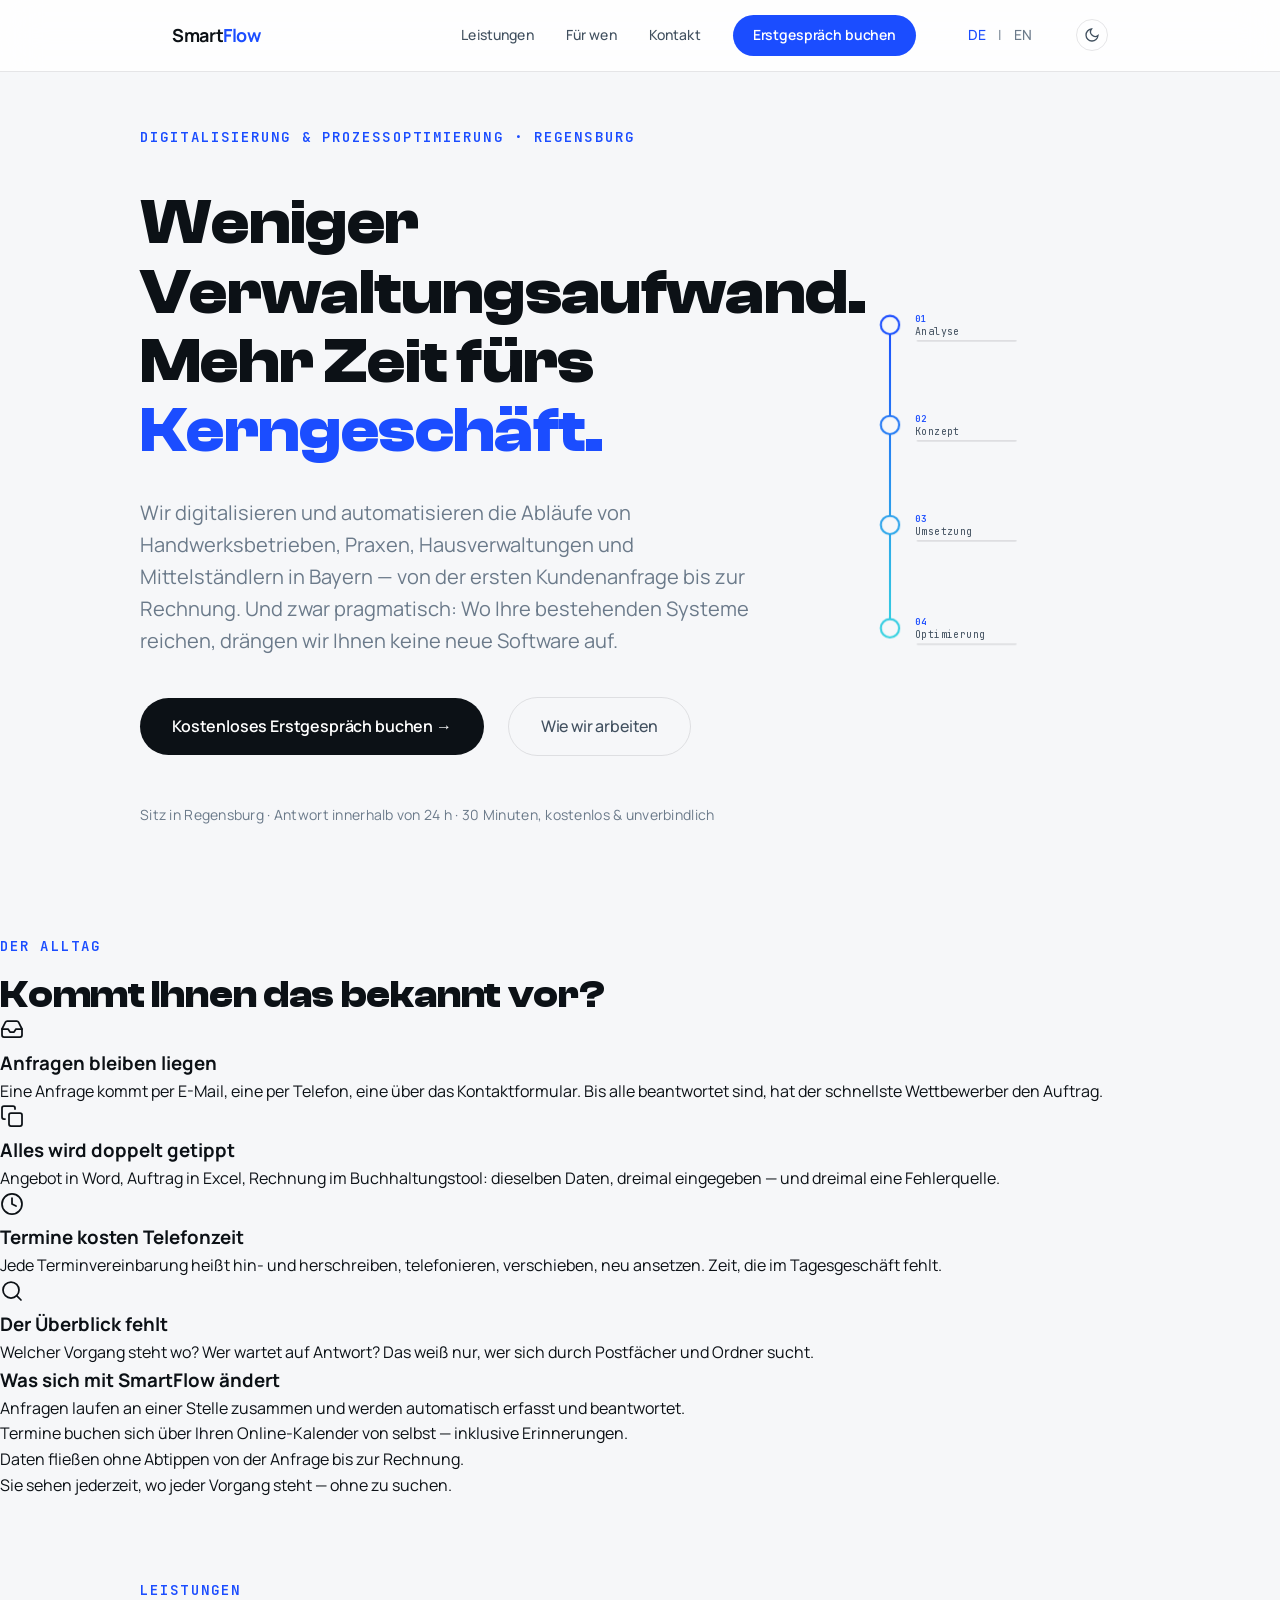
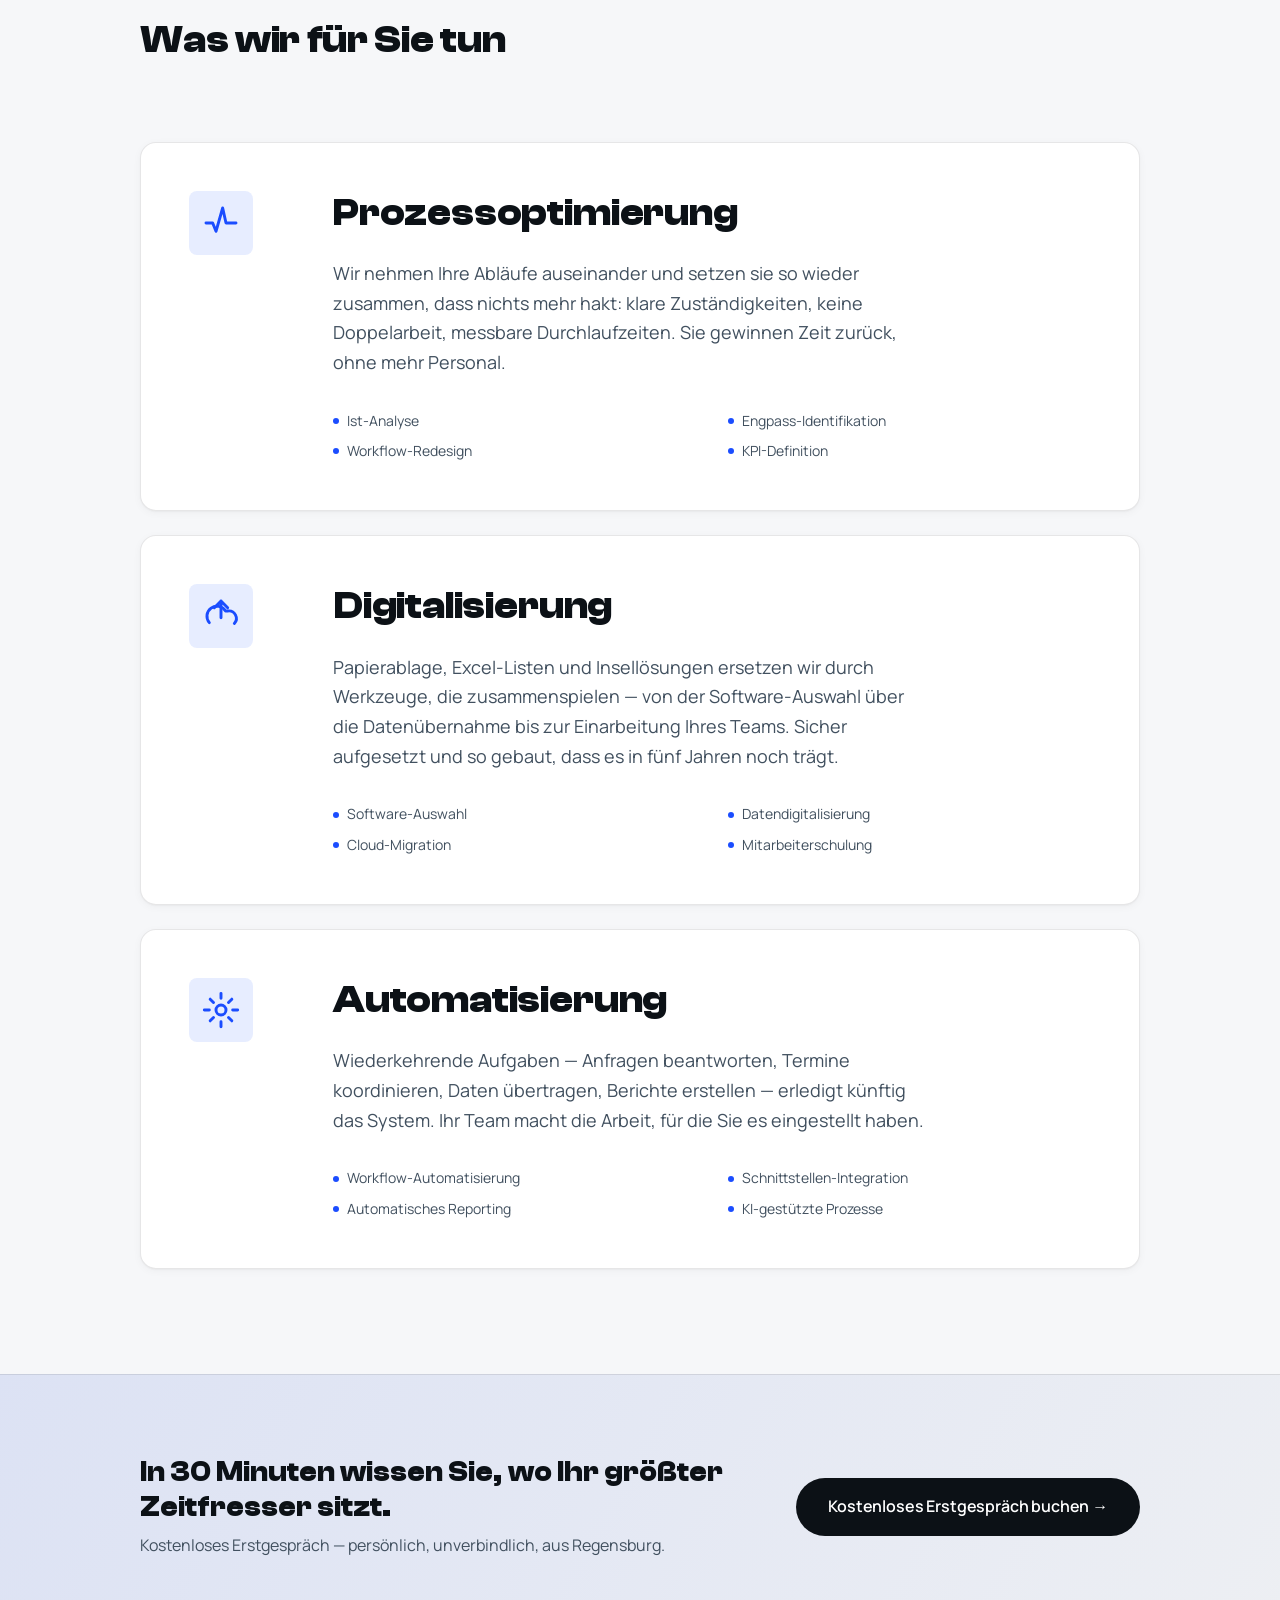
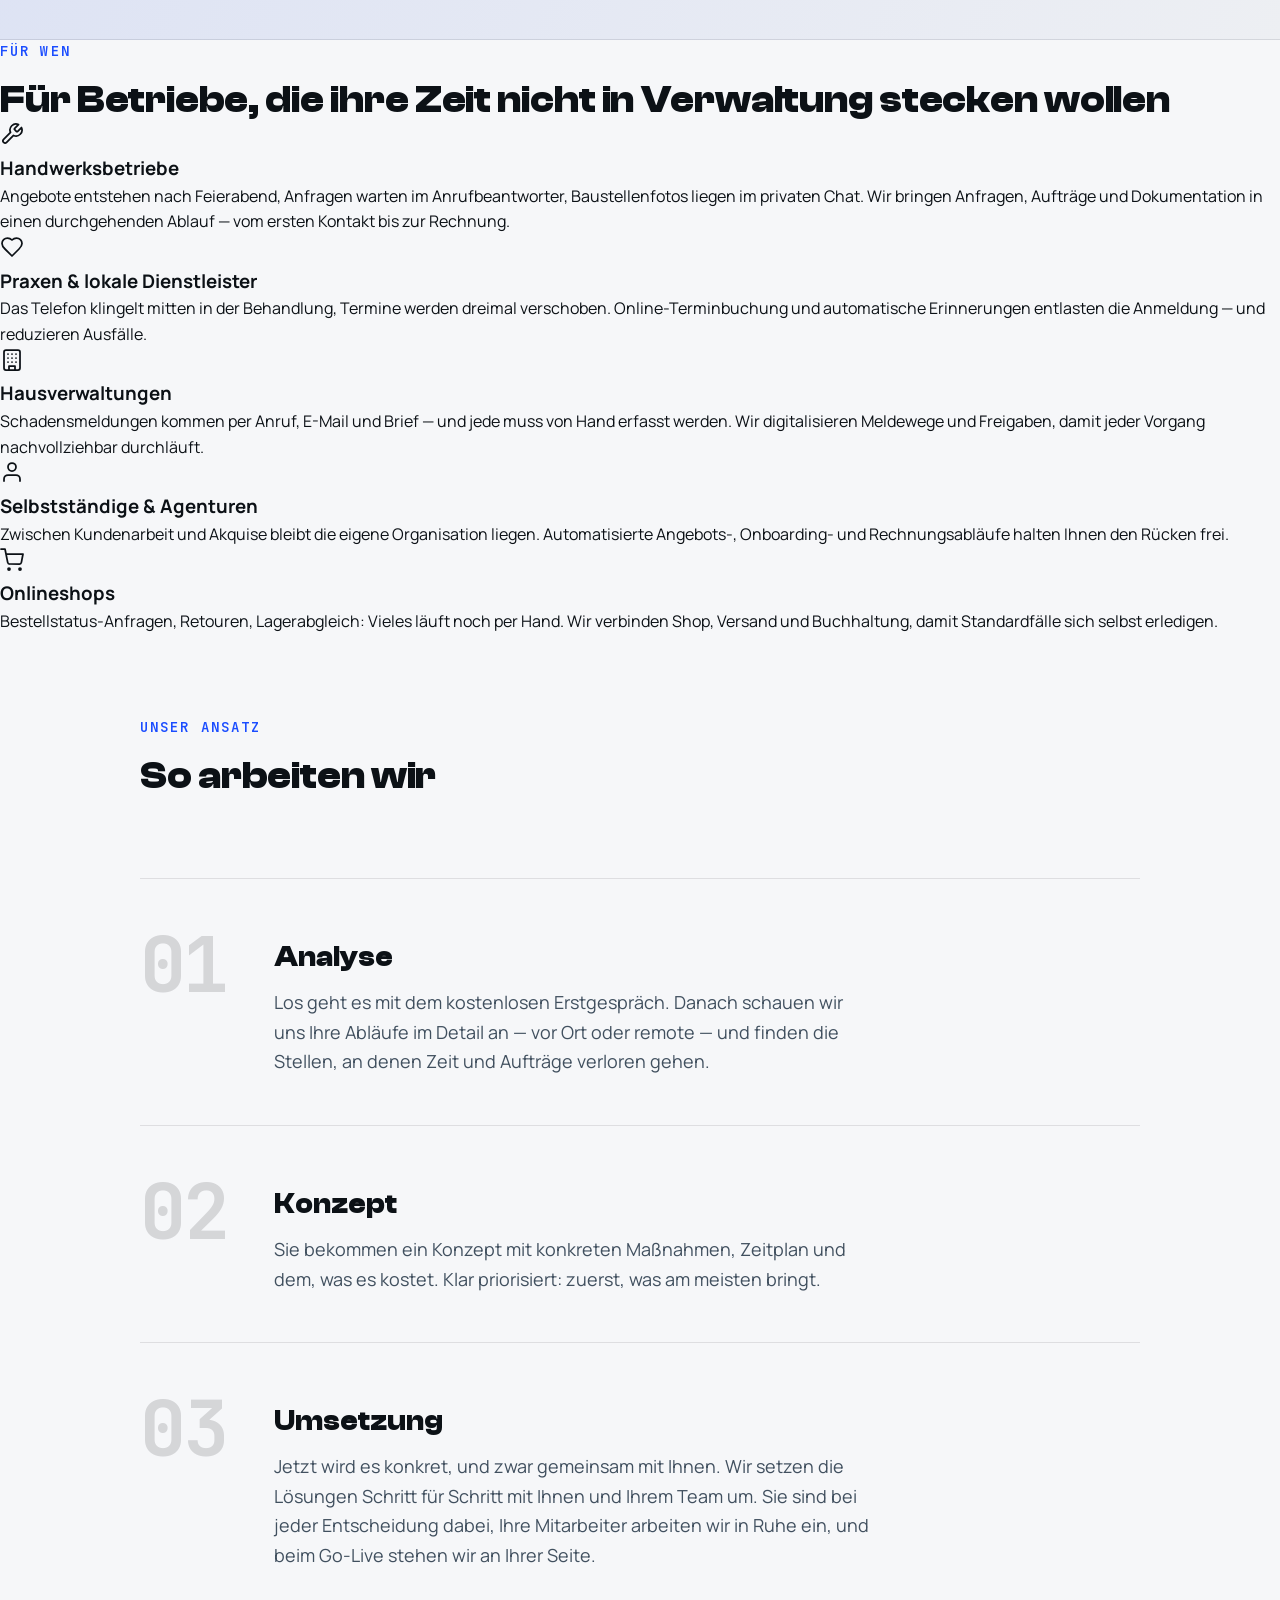
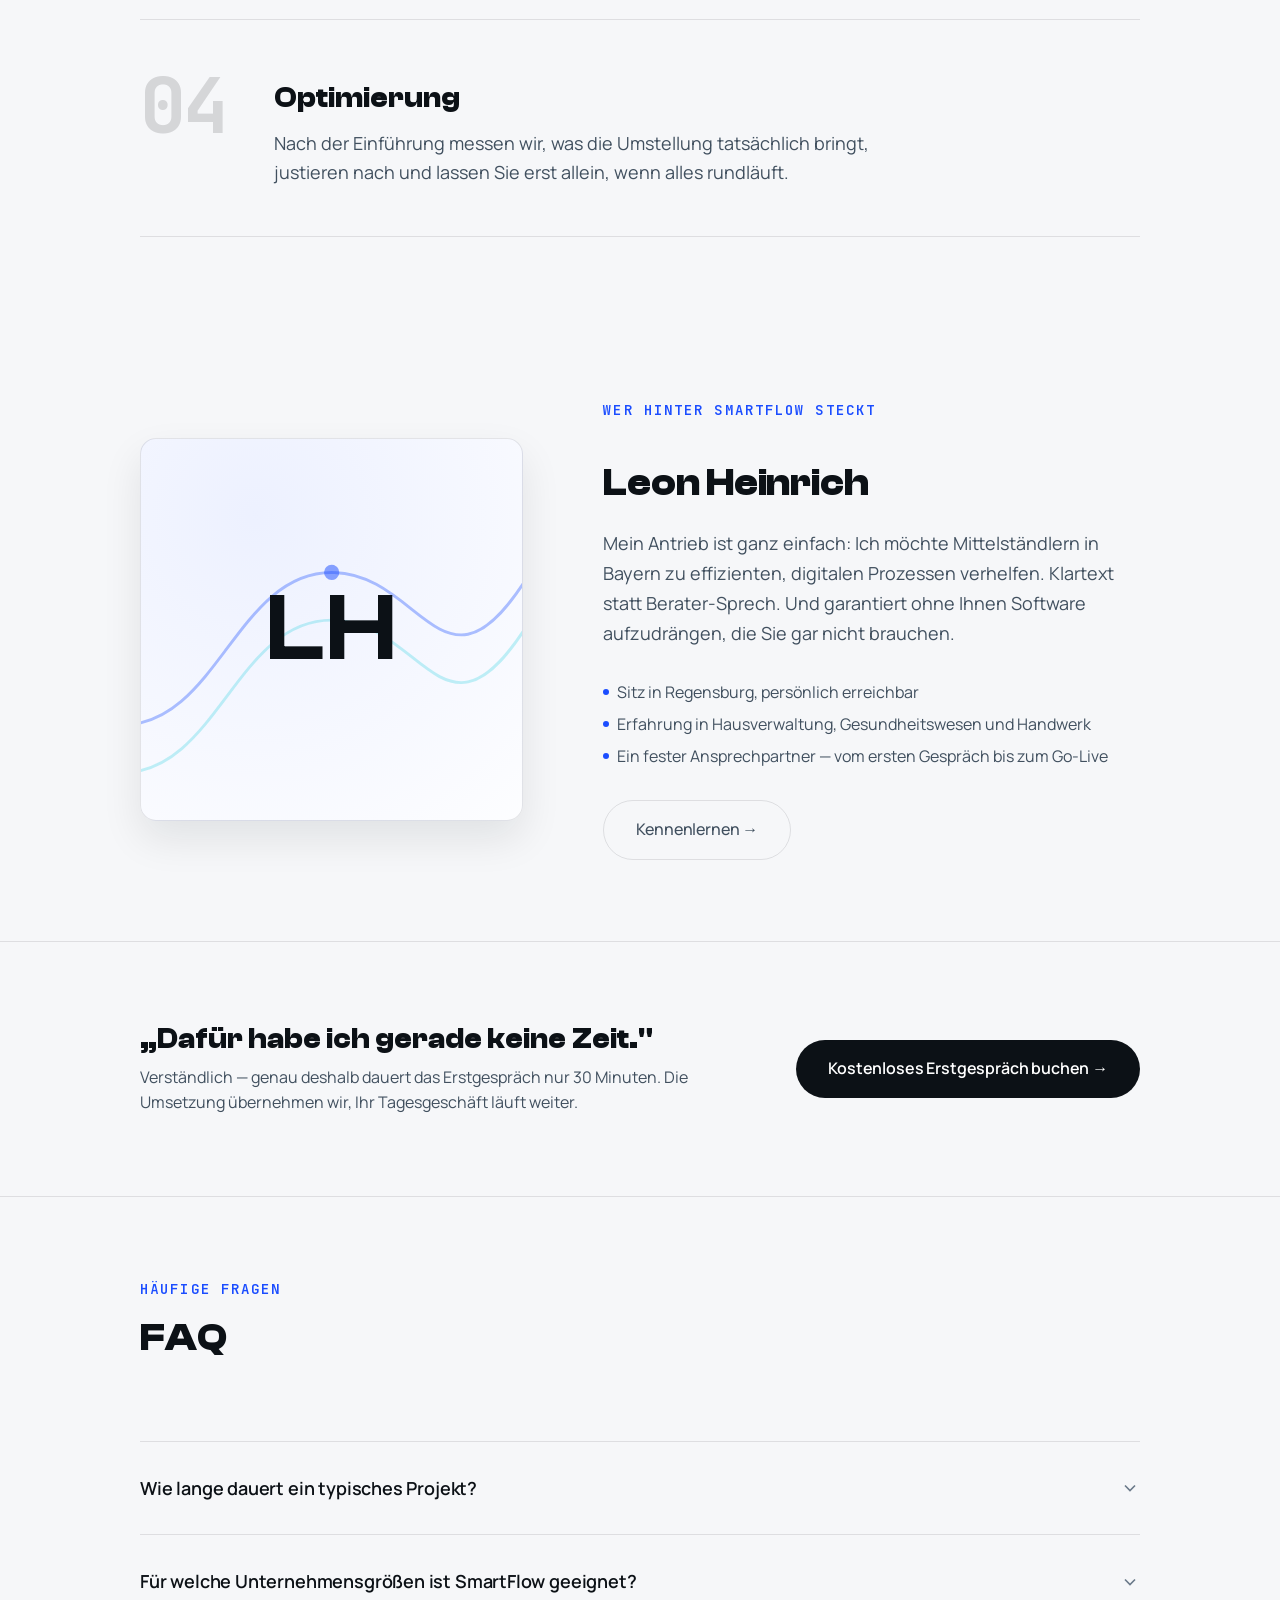
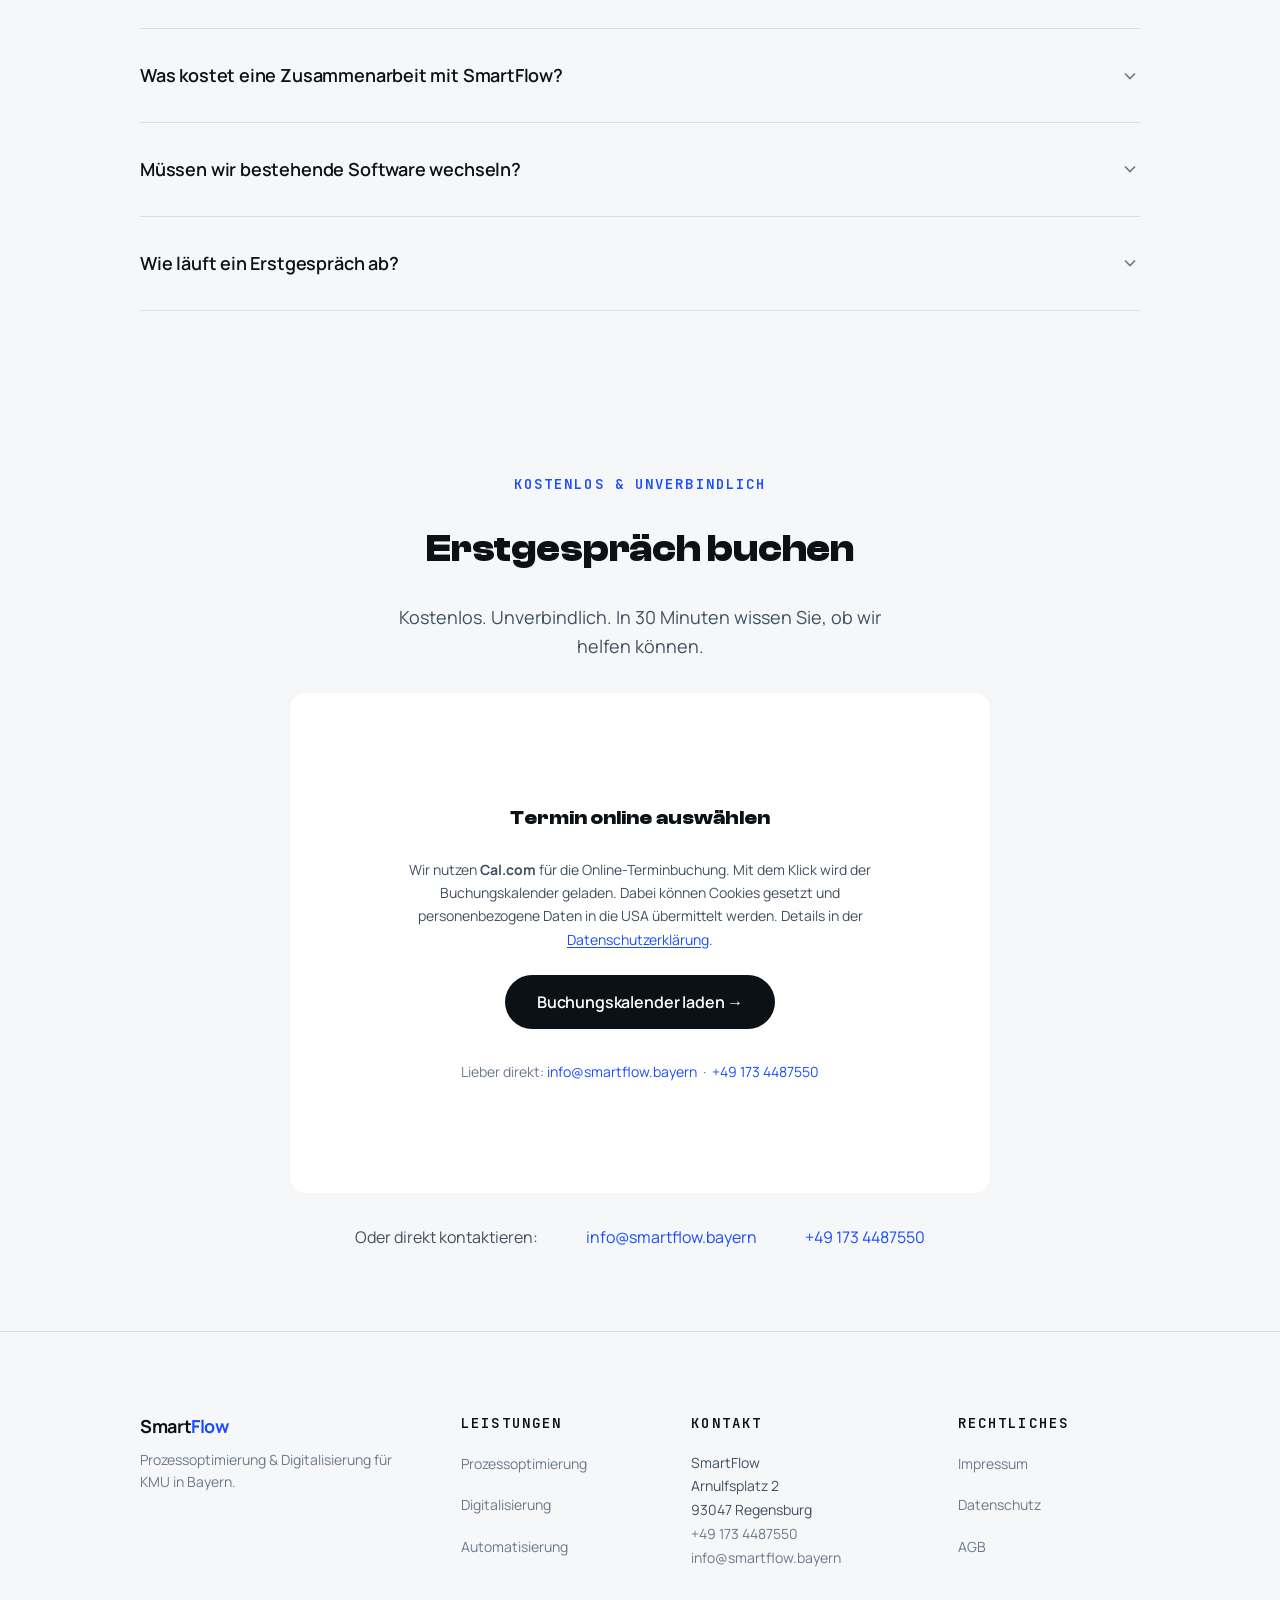
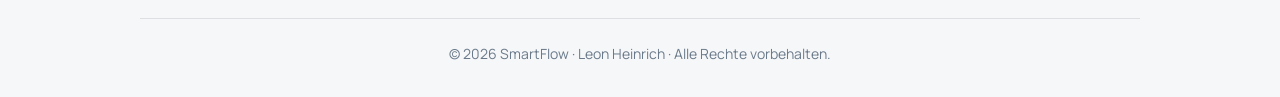
==== commit a63a5709: "feat(structure): About hinter Prozess, Einwand-Banner, neue Banner-Texte (DE)" ====
--- a/index.html
+++ b/index.html
@@ -465,14 +465,14 @@
       </div>
     </section>
 
-    <!-- CTA Banner #1: nach Services -->
-    <aside class="cta-banner fade-in" aria-label="Jetzt Erstgespräch buchen">
+    <!-- CTA Banner #1: nach Für-wen -->
+    <aside class="cta-banner fade-in" aria-label="Kostenloses Erstgespräch buchen">
       <div class="cta-banner-inner">
         <div class="cta-banner-text">
-          <h2 class="cta-banner-title">In 30 Minuten wissen Sie, wo Ihr größter Engpass liegt.</h2>
-          <p class="cta-banner-sub">Kostenfrei. Unverbindlich. Persönlich aus Regensburg.</p>
-        </div>
-        <a href="#contact" class="btn-cta">Effizienz-Analyse anfordern &rarr;</a>
+          <h2 class="cta-banner-title">In 30 Minuten wissen Sie, wo Ihr größter Zeitfresser sitzt.</h2>
+          <p class="cta-banner-sub">Kostenloses Erstgespräch — persönlich, unverbindlich, aus Regensburg.</p>
+        </div>
+        <a href="#contact" class="btn-cta">Kostenloses Erstgespräch buchen &rarr;</a>
       </div>
     </aside>
 
@@ -531,7 +531,56 @@
     </section>
 
     <!-- ================================================
-         SECTION 2.5 — ABOUT (TODO: Foto + echten Werdegang einsetzen)
+         SECTION 3 — PROCESS
+         ================================================ -->
+    <section class="process-section" id="process">
+      <div class="process-container">
+
+        <div class="process-header fade-in">
+          <p class="section-label">Unser Ansatz</p>
+          <h2 class="section-title">So arbeiten wir</h2>
+        </div>
+
+        <div class="process-steps">
+
+          <div class="process-step fade-in">
+            <span class="process-number">01</span>
+            <div class="process-body">
+              <h3 class="process-title">Analyse</h3>
+              <p class="process-description">Los geht es mit dem kostenlosen Erstgespräch. Danach schauen wir uns Ihre Abläufe im Detail an — vor Ort oder remote — und finden die Stellen, an denen Zeit und Aufträge verloren gehen.</p>
+            </div>
+          </div>
+
+          <div class="process-step fade-in">
+            <span class="process-number">02</span>
+            <div class="process-body">
+              <h3 class="process-title">Konzept</h3>
+              <p class="process-description">Sie bekommen ein Konzept mit konkreten Maßnahmen, Zeitplan und dem, was es kostet. Klar priorisiert: zuerst, was am meisten bringt.</p>
+            </div>
+          </div>
+
+          <div class="process-step fade-in">
+            <span class="process-number">03</span>
+            <div class="process-body">
+              <h3 class="process-title">Umsetzung</h3>
+              <p class="process-description">Jetzt wird es konkret, und zwar gemeinsam mit Ihnen. Wir setzen die Lösungen Schritt für Schritt mit Ihnen und Ihrem Team um. Sie sind bei jeder Entscheidung dabei, Ihre Mitarbeiter arbeiten wir in Ruhe ein, und beim Go-Live stehen wir an Ihrer Seite.</p>
+            </div>
+          </div>
+
+          <div class="process-step fade-in">
+            <span class="process-number">04</span>
+            <div class="process-body">
+              <h3 class="process-title">Optimierung</h3>
+              <p class="process-description">Nach der Einführung messen wir, was die Umstellung tatsächlich bringt, justieren nach und lassen Sie erst allein, wenn alles rundläuft.</p>
+            </div>
+          </div>
+
+        </div>
+      </div>
+    </section>
+
+    <!-- ================================================
+         SECTION 3.5 — ABOUT
          ================================================ -->
     <section class="about-section" id="about">
       <div class="about-container">
@@ -560,6 +609,7 @@
             <ul class="about-credentials">
               <li>Sitz in Regensburg, persönlich erreichbar</li>
               <li>Erfahrung in Hausverwaltung, Gesundheitswesen und Handwerk</li>
+              <li>Ein fester Ansprechpartner — vom ersten Gespräch bis zum Go-Live</li>
             </ul>
             <a href="#contact" class="btn-secondary about-cta">Kennenlernen &rarr;</a>
           </div>
@@ -567,61 +617,12 @@
       </div>
     </section>
 
-    <!-- ================================================
-         SECTION 3 — PROCESS
-         ================================================ -->
-    <section class="process-section" id="process">
-      <div class="process-container">
-
-        <div class="process-header fade-in">
-          <p class="section-label">Unser Ansatz</p>
-          <h2 class="section-title">So arbeiten wir</h2>
-        </div>
-
-        <div class="process-steps">
-
-          <div class="process-step fade-in">
-            <span class="process-number">01</span>
-            <div class="process-body">
-              <h3 class="process-title">Analyse</h3>
-              <p class="process-description">Los geht es mit dem kostenlosen Erstgespräch. Danach schauen wir uns Ihre Abläufe im Detail an — vor Ort oder remote — und finden die Stellen, an denen Zeit und Aufträge verloren gehen.</p>
-            </div>
-          </div>
-
-          <div class="process-step fade-in">
-            <span class="process-number">02</span>
-            <div class="process-body">
-              <h3 class="process-title">Konzept</h3>
-              <p class="process-description">Sie bekommen ein Konzept mit konkreten Maßnahmen, Zeitplan und dem, was es kostet. Klar priorisiert: zuerst, was am meisten bringt.</p>
-            </div>
-          </div>
-
-          <div class="process-step fade-in">
-            <span class="process-number">03</span>
-            <div class="process-body">
-              <h3 class="process-title">Umsetzung</h3>
-              <p class="process-description">Jetzt wird es konkret, und zwar gemeinsam mit Ihnen. Wir setzen die Lösungen Schritt für Schritt mit Ihnen und Ihrem Team um. Sie sind bei jeder Entscheidung dabei, Ihre Mitarbeiter arbeiten wir in Ruhe ein, und beim Go-Live stehen wir an Ihrer Seite.</p>
-            </div>
-          </div>
-
-          <div class="process-step fade-in">
-            <span class="process-number">04</span>
-            <div class="process-body">
-              <h3 class="process-title">Optimierung</h3>
-              <p class="process-description">Nach der Einführung messen wir, was die Umstellung tatsächlich bringt, justieren nach und lassen Sie erst allein, wenn alles rundläuft.</p>
-            </div>
-          </div>
-
-        </div>
-      </div>
-    </section>
-
-    <!-- CTA Banner #2: nach Ergebnissen -->
-    <aside class="cta-banner cta-banner-alt fade-in" aria-label="Jetzt Erstgespräch buchen">
+    <!-- CTA Banner #2: Einwand-Brücke nach About -->
+    <aside class="cta-banner cta-banner-alt fade-in" aria-label="Kostenloses Erstgespräch buchen">
       <div class="cta-banner-inner">
         <div class="cta-banner-text">
-          <h2 class="cta-banner-title">Bereit, Ihre Zahlen zu sehen?</h2>
-          <p class="cta-banner-sub">Wir prüfen in einem 30-Minuten-Call, welche Ergebnisse für Ihr Unternehmen realistisch sind.</p>
+          <h2 class="cta-banner-title">„Dafür habe ich gerade keine Zeit."</h2>
+          <p class="cta-banner-sub">Verständlich — genau deshalb dauert das Erstgespräch nur 30 Minuten. Die Umsetzung übernehmen wir, Ihr Tagesgeschäft läuft weiter.</p>
         </div>
         <a href="#contact" class="btn-cta">Kostenloses Erstgespräch buchen &rarr;</a>
       </div>
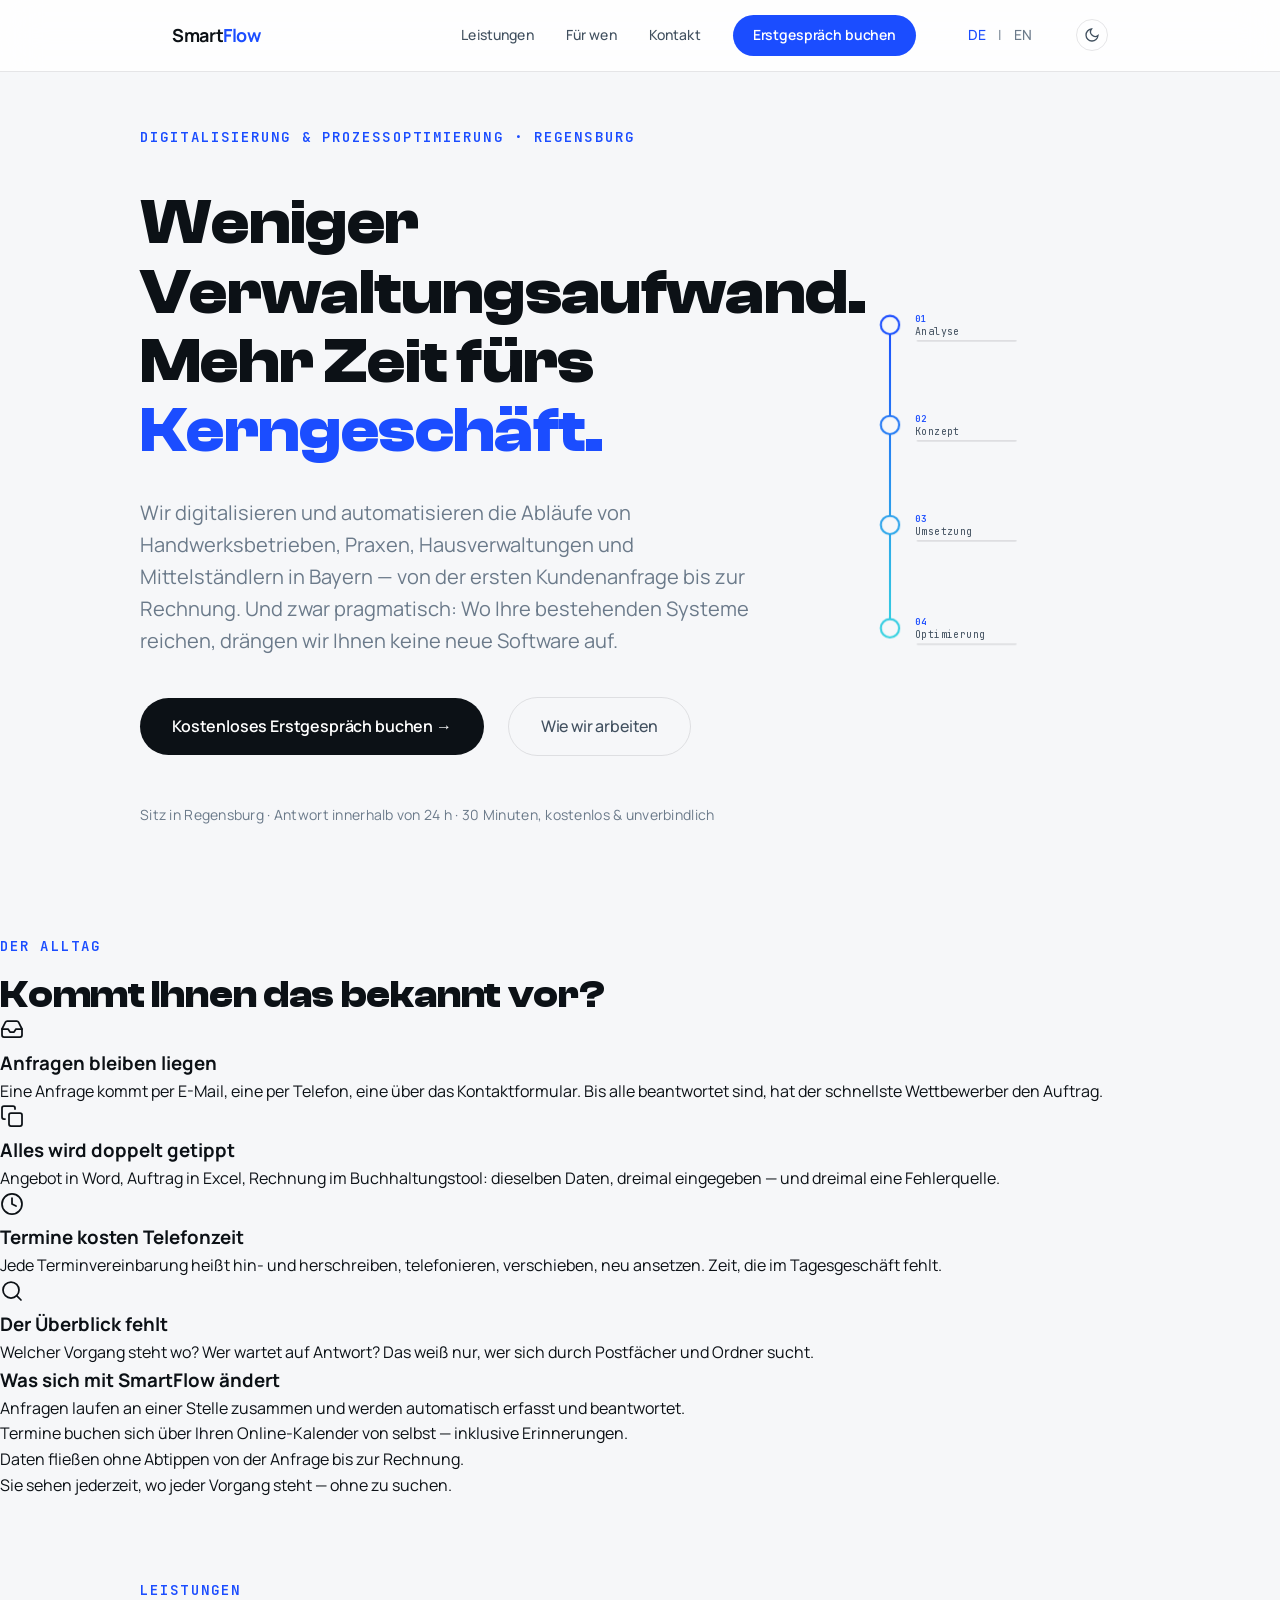
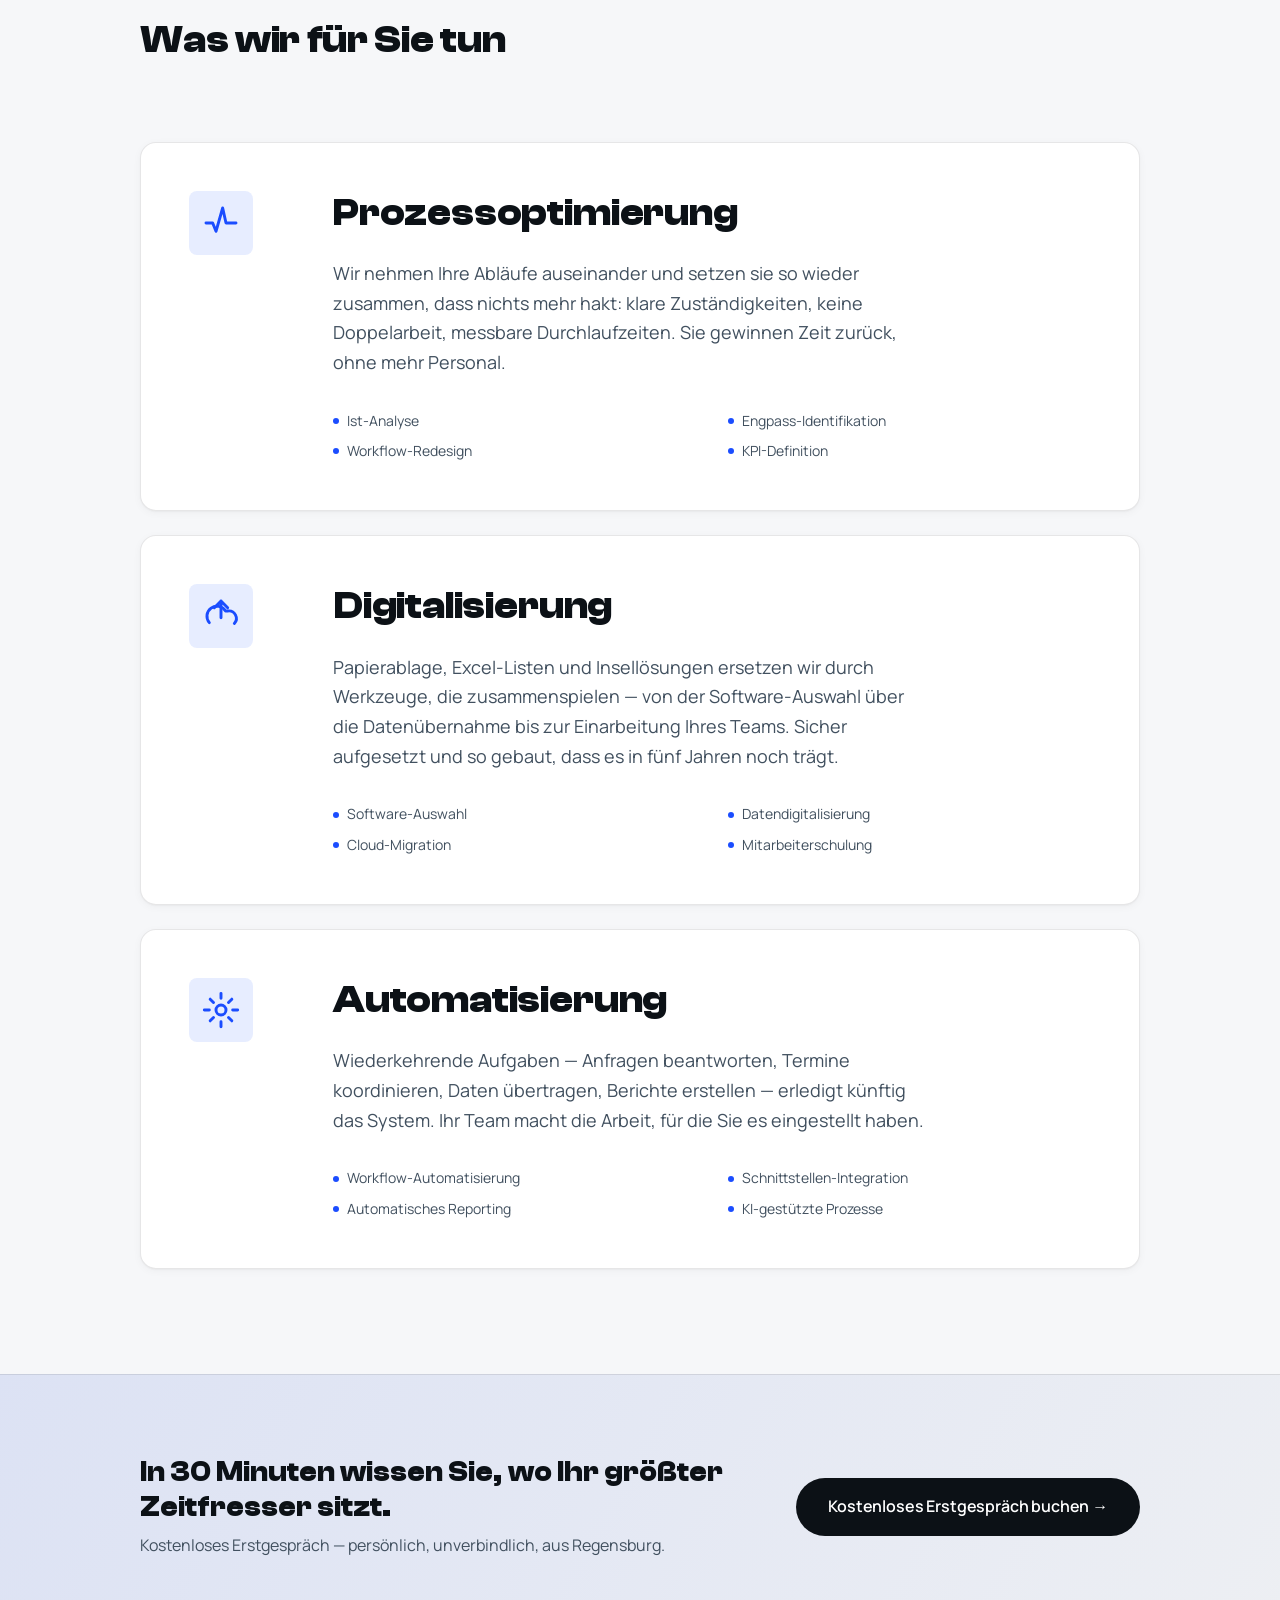
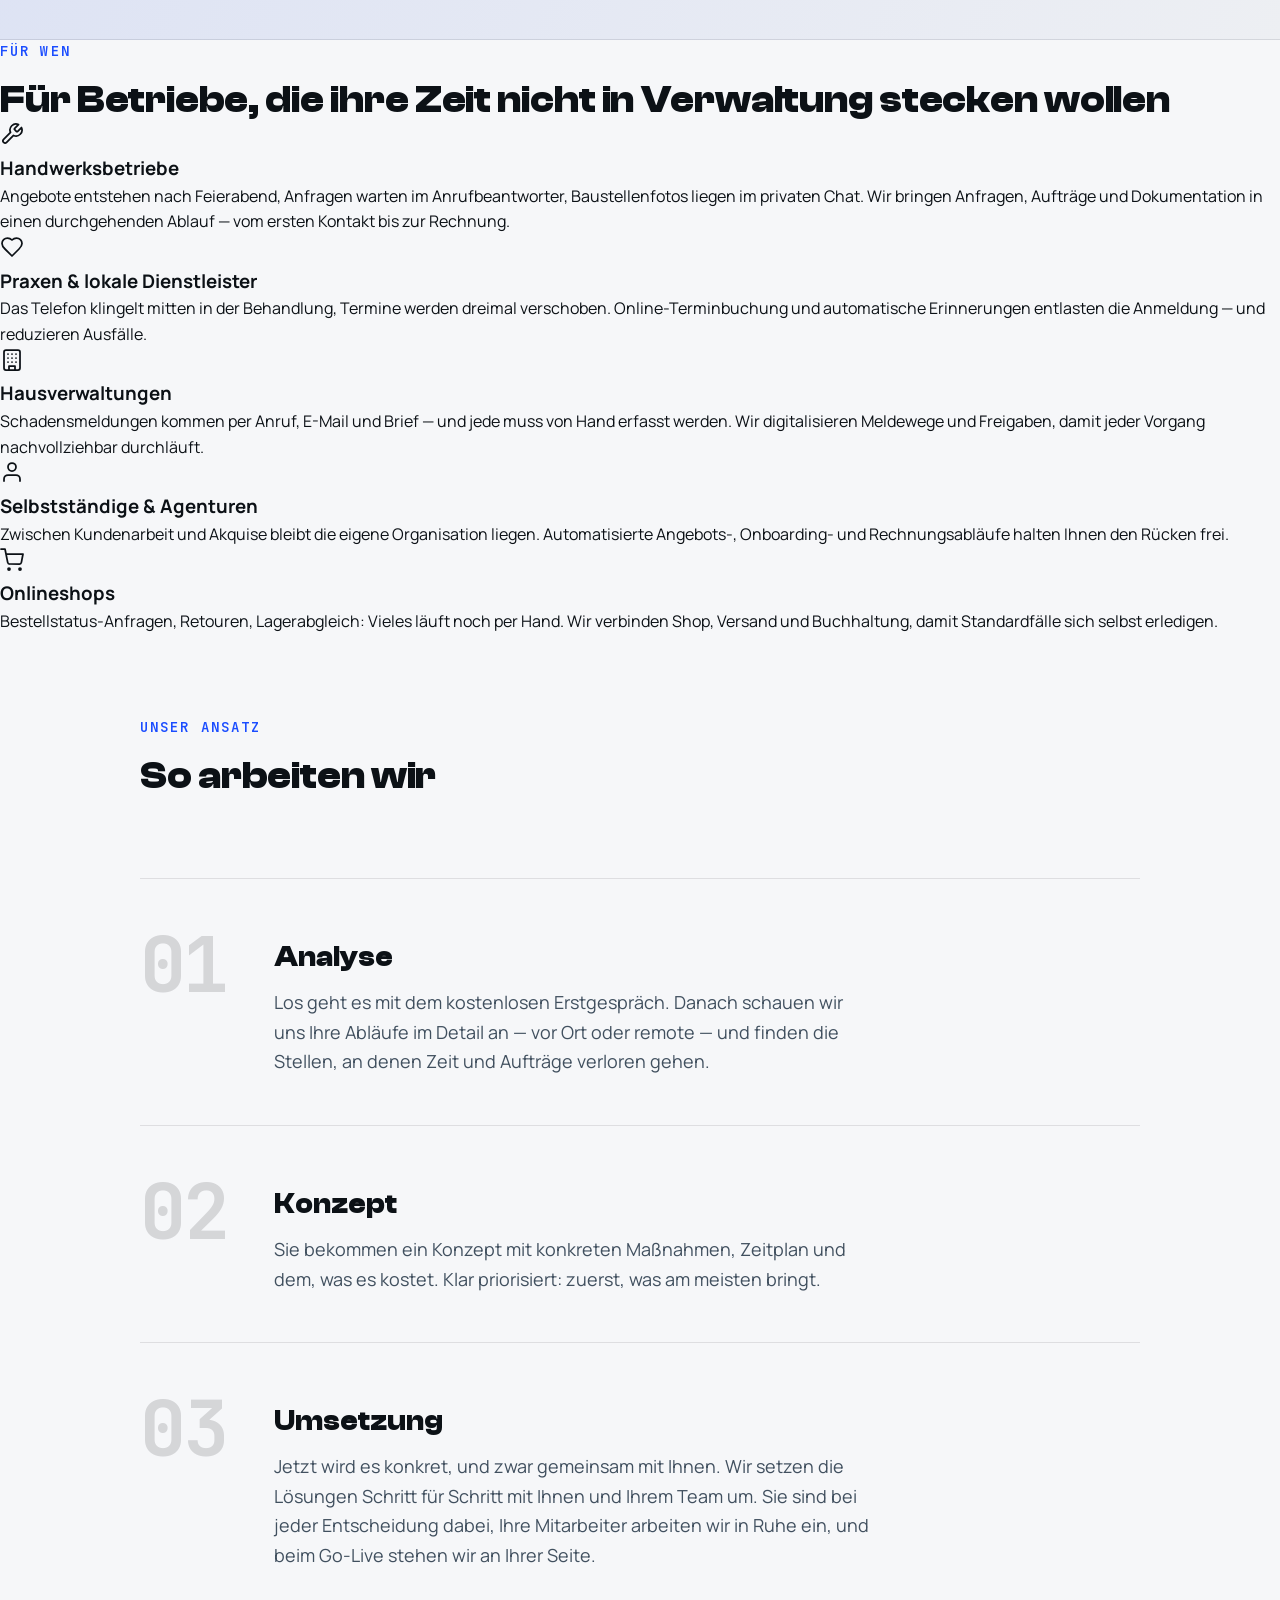
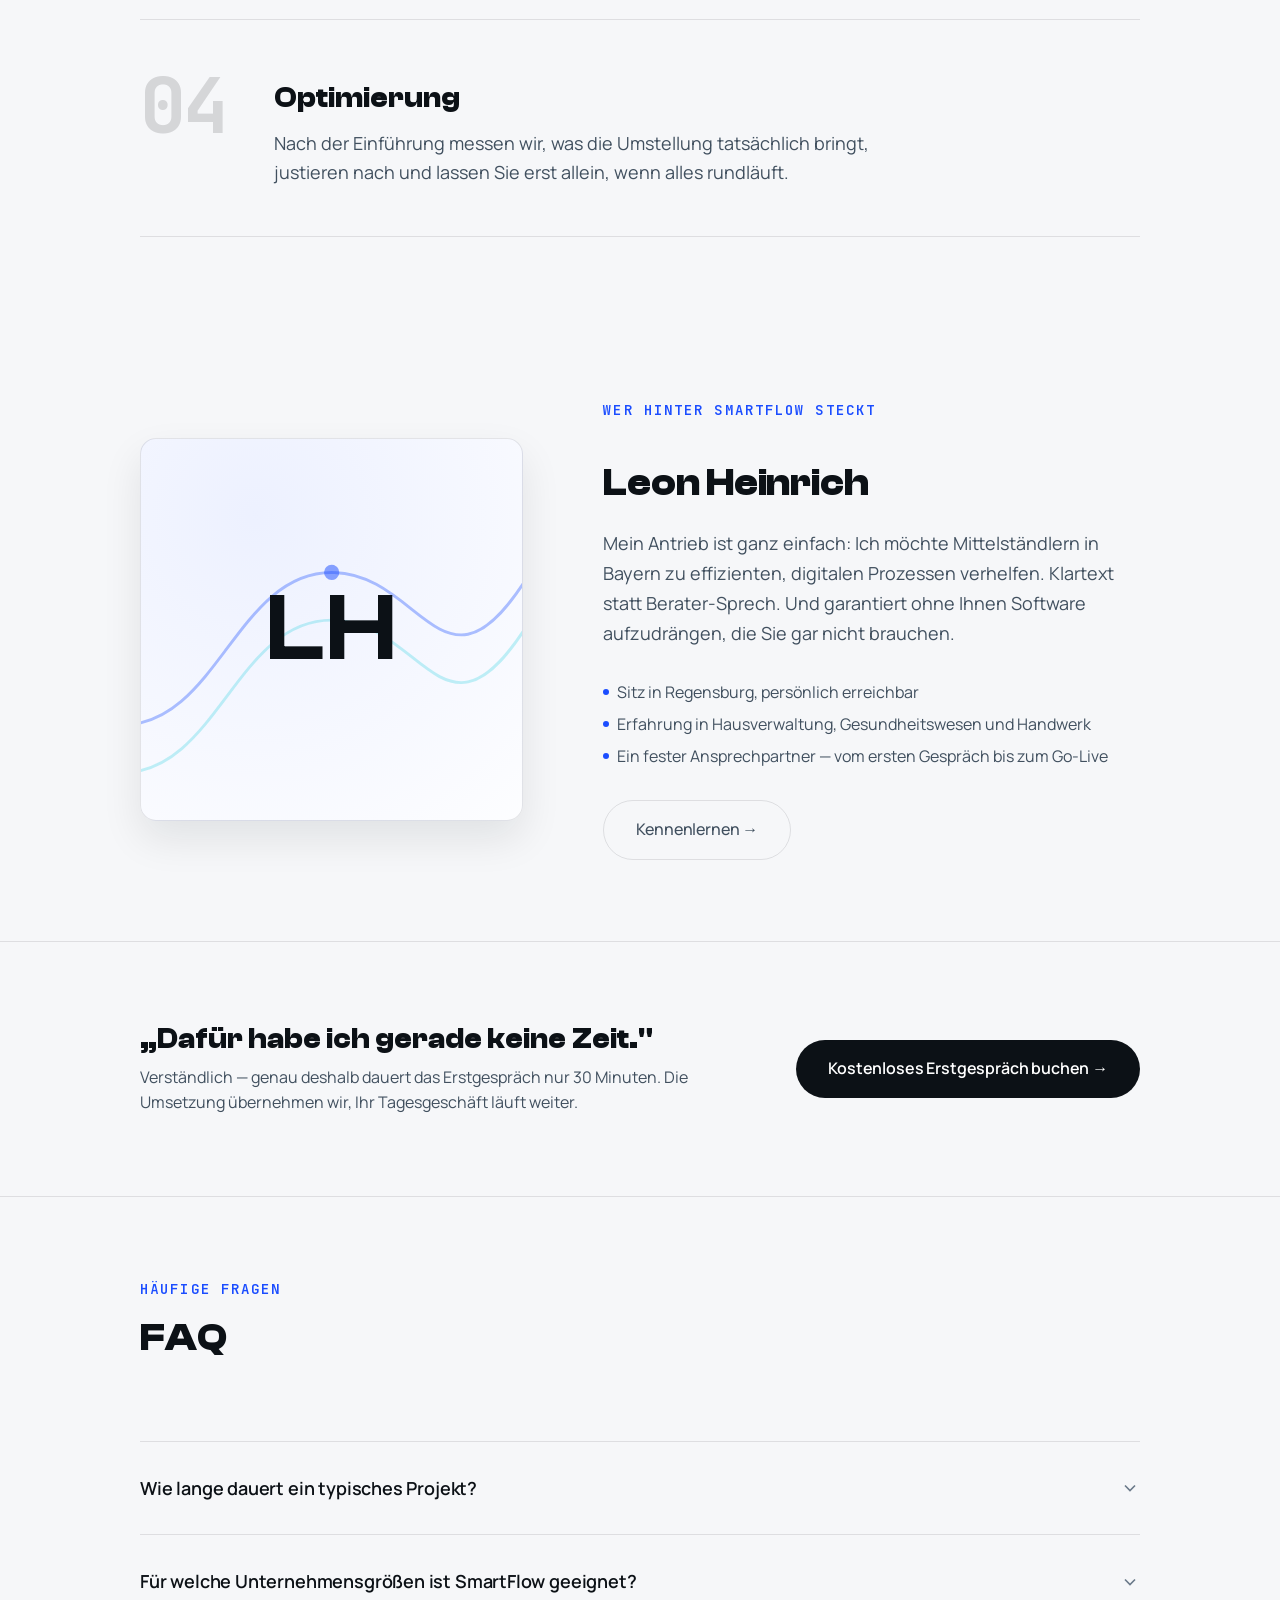
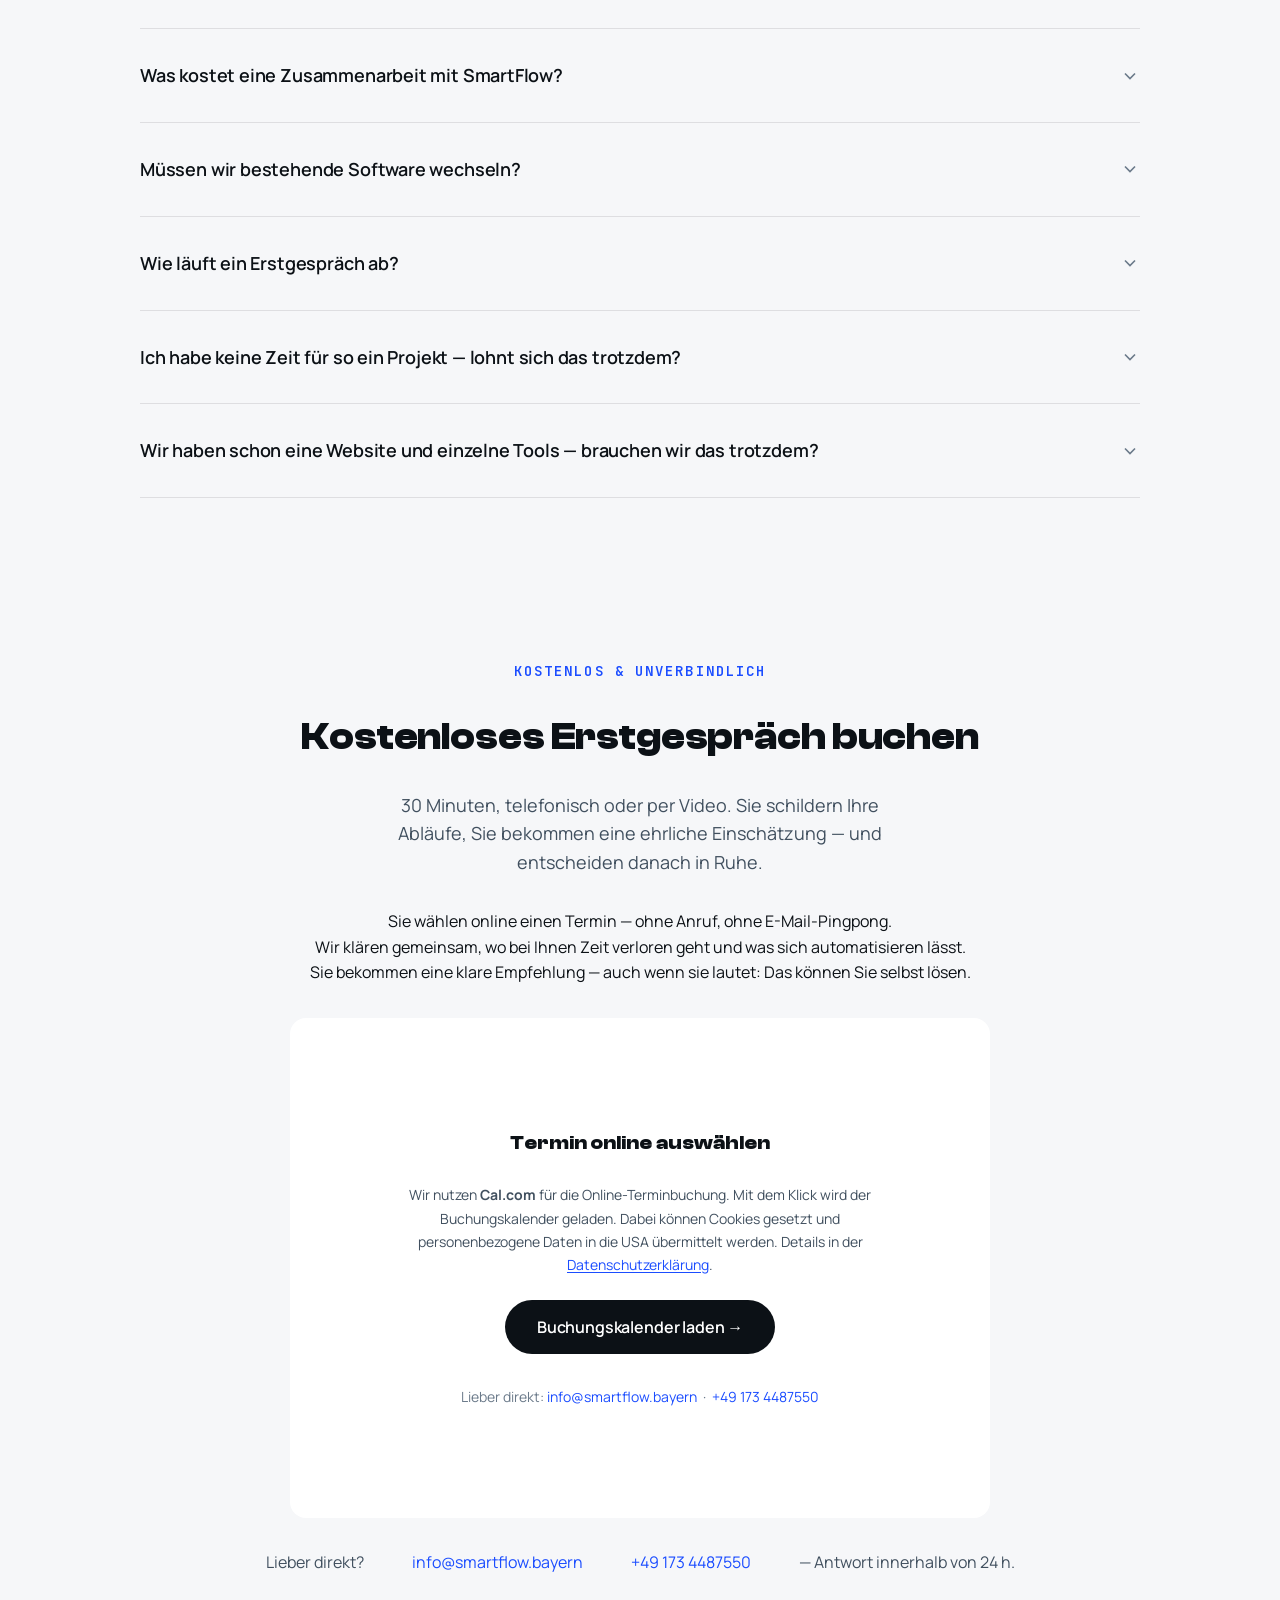
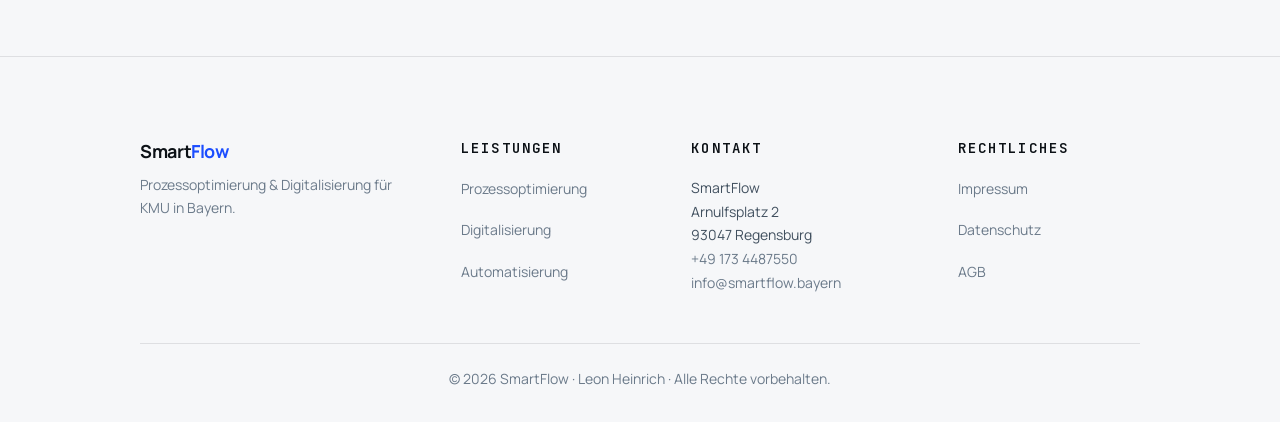
==== commit 8920d172: "content(faq,contact): Einwand-FAQs, Gesprächsablauf und Buchungs-Microcopy (DE)" ====
--- a/index.html
+++ b/index.html
@@ -199,6 +199,22 @@
           "@type": "Answer",
           "text": "Ganz entspannt und ohne Verkaufsdruck. In rund 30 Minuten (telefonisch oder per Video) erzählen Sie mir, wo bei Ihnen gerade der Schuh drückt und was Sie erreichen möchten. Ich höre zu, stelle ein paar gezielte Fragen und sage Ihnen dann ehrlich, ob und wie ich Ihnen weiterhelfen kann. Sie gehen mit einer klaren Einschätzung aus dem Gespräch, ganz gleich, ob wir danach zusammenarbeiten oder nicht."
         }
+      },
+      {
+        "@type": "Question",
+        "name": "Ich habe keine Zeit für so ein Projekt — lohnt sich das trotzdem?",
+        "acceptedAnswer": {
+          "@type": "Answer",
+          "text": "Gerade dann. Wir planen die Einführung so, dass Ihr Tagesgeschäft weiterläuft: Vorbereitung und Umsetzung übernehmen wir, Sie treffen die Entscheidungen. Ihr Zeiteinsatz ist planbar und überschaubar — und die Zeitfresser, die Sie heute bremsen, sind danach weg."
+        }
+      },
+      {
+        "@type": "Question",
+        "name": "Wir haben schon eine Website und einzelne Tools — brauchen wir das trotzdem?",
+        "acceptedAnswer": {
+          "@type": "Answer",
+          "text": "Eine Website und einzelne Tools sind der Anfang. Entscheidend ist, ob sie zusammenspielen: Wenn Anfragen von der Website von Hand in Excel übertragen werden oder Termine weiter übers Telefon laufen, verschenken Sie den größten Teil des Nutzens. Genau diese Verbindungen bauen wir."
+        }
       }
     ]
   }
@@ -691,6 +707,26 @@
             </div>
           </details>
 
+          <details class="faq-item fade-in">
+            <summary class="faq-question">
+              <span>Ich habe keine Zeit für so ein Projekt — lohnt sich das trotzdem?</span>
+              <svg class="faq-chevron" width="20" height="20" viewBox="0 0 24 24" fill="none" stroke="currentColor" stroke-width="2"><path d="m6 9 6 6 6-6"/></svg>
+            </summary>
+            <div class="faq-answer">
+              <p>Gerade dann. Wir planen die Einführung so, dass Ihr Tagesgeschäft weiterläuft: Vorbereitung und Umsetzung übernehmen wir, Sie treffen die Entscheidungen. Ihr Zeiteinsatz ist planbar und überschaubar — und die Zeitfresser, die Sie heute bremsen, sind danach weg.</p>
+            </div>
+          </details>
+
+          <details class="faq-item fade-in">
+            <summary class="faq-question">
+              <span>Wir haben schon eine Website und einzelne Tools — brauchen wir das trotzdem?</span>
+              <svg class="faq-chevron" width="20" height="20" viewBox="0 0 24 24" fill="none" stroke="currentColor" stroke-width="2"><path d="m6 9 6 6 6-6"/></svg>
+            </summary>
+            <div class="faq-answer">
+              <p>Eine Website und einzelne Tools sind der Anfang. Entscheidend ist, ob sie zusammenspielen: Wenn Anfragen von der Website von Hand in Excel übertragen werden oder Termine weiter übers Telefon laufen, verschenken Sie den größten Teil des Nutzens. Genau diese Verbindungen bauen wir.</p>
+            </div>
+          </details>
+
         </div>
       </div>
     </section>
@@ -701,11 +737,18 @@
     <section class="contact-section" id="contact">
       <div class="contact-container">
 
-        <p class="contact-label fade-in">Kostenlos &amp; Unverbindlich</p>
-        <h2 class="contact-title fade-in">Erstgespräch buchen</h2>
+        <p class="contact-label fade-in">Kostenlos &amp; unverbindlich</p>
+        <h2 class="contact-title fade-in">Kostenloses Erstgespräch buchen</h2>
         <p class="contact-subtitle fade-in">
-          Kostenlos. Unverbindlich. In 30 Minuten wissen Sie, ob wir helfen können.
+          30 Minuten, telefonisch oder per Video. Sie schildern Ihre Abläufe, Sie bekommen
+          eine ehrliche Einschätzung — und entscheiden danach in Ruhe.
         </p>
+
+        <ul class="benefits-list contact-flow fade-in" role="list" aria-label="So läuft das Gespräch">
+          <li>Sie wählen online einen Termin — ohne Anruf, ohne E-Mail-Pingpong.</li>
+          <li>Wir klären gemeinsam, wo bei Ihnen Zeit verloren geht und was sich automatisieren lässt.</li>
+          <li>Sie bekommen eine klare Empfehlung — auch wenn sie lautet: Das können Sie selbst lösen.</li>
+        </ul>
 
         <!-- Cal.com inline embed (Click-to-Load: DSGVO-konform, kein Drittanbieter ohne Einwilligung) -->
         <div class="cal-embed-wrapper fade-in" id="cal-embed">
@@ -790,9 +833,10 @@
 
         <!-- Fallback contact -->
         <div class="contact-fallback fade-in">
-          <span>Oder direkt kontaktieren:</span>
+          <span>Lieber direkt?</span>
           <a href="mailto:info@smartflow.bayern">info@smartflow.bayern</a>
           <a href="tel:+491734487550">+49 173 4487550</a>
+          <span>— Antwort innerhalb von 24 h.</span>
         </div>
 
       </div>
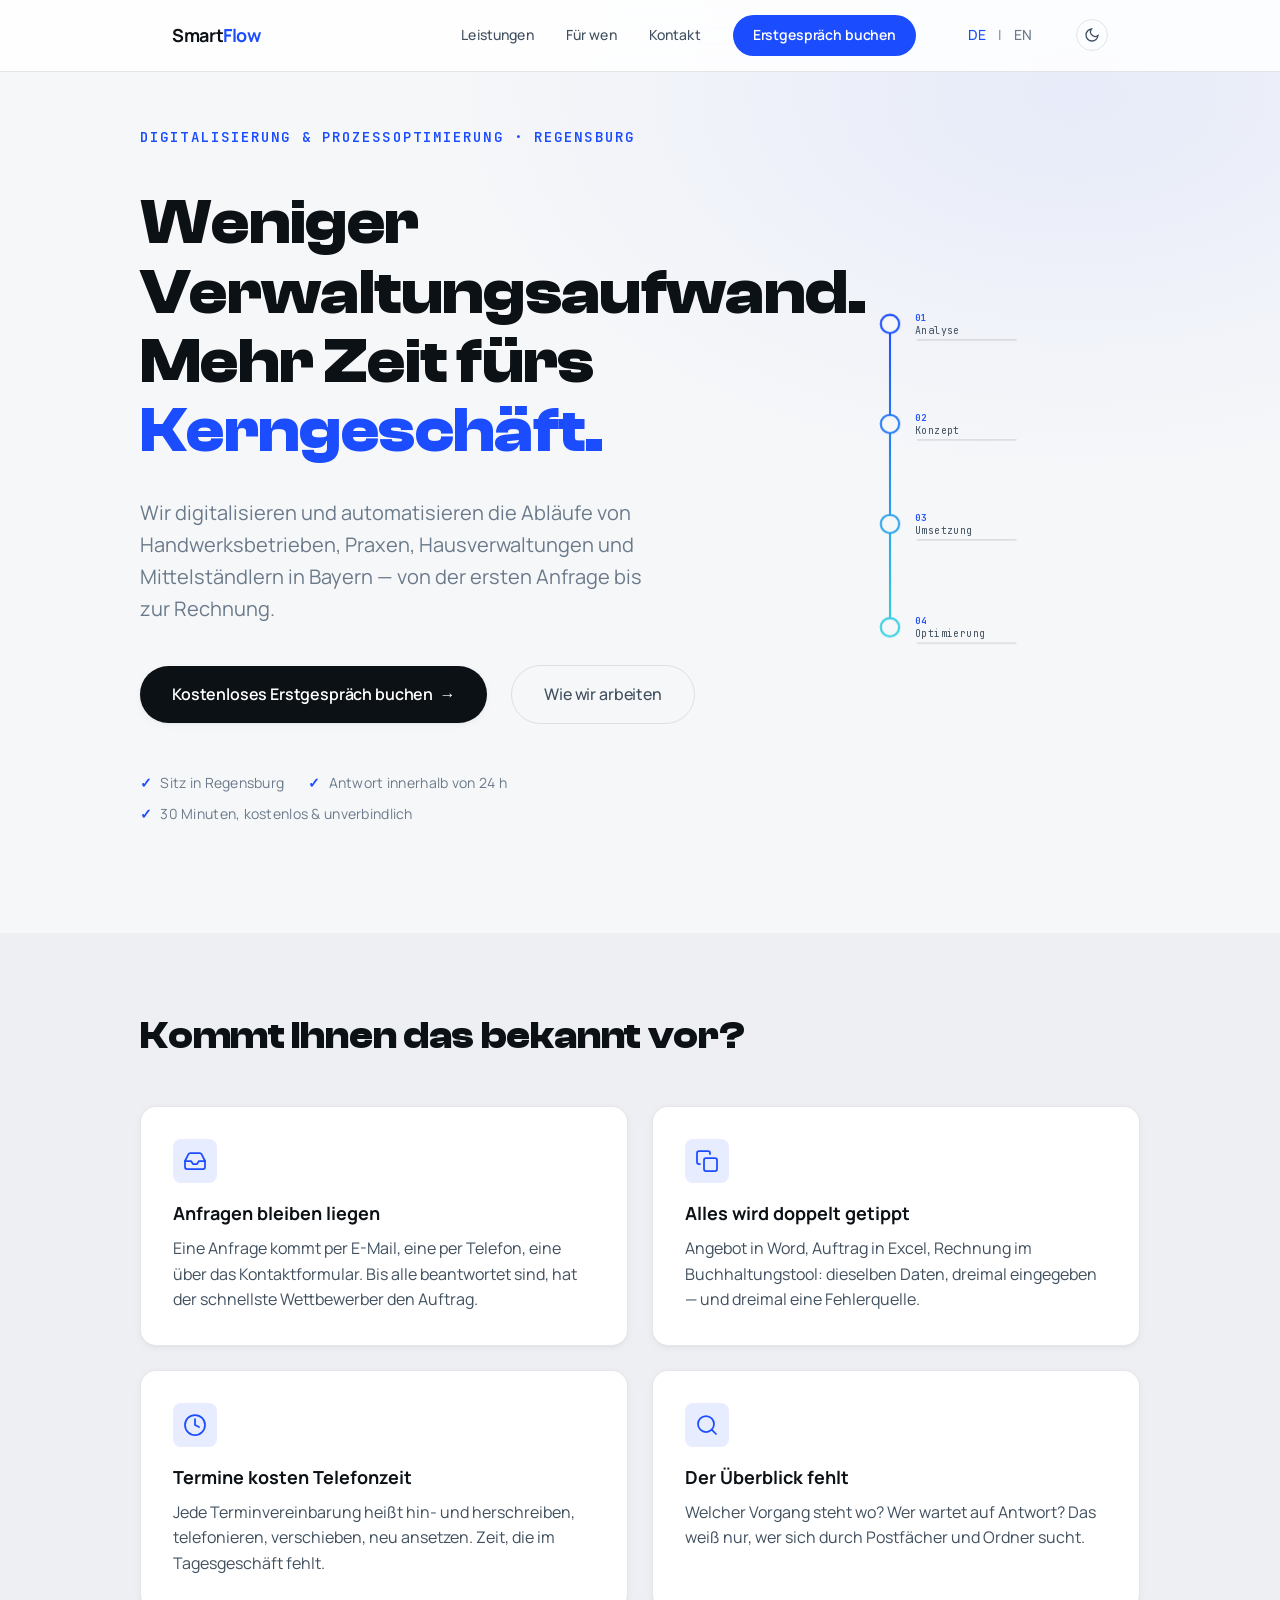
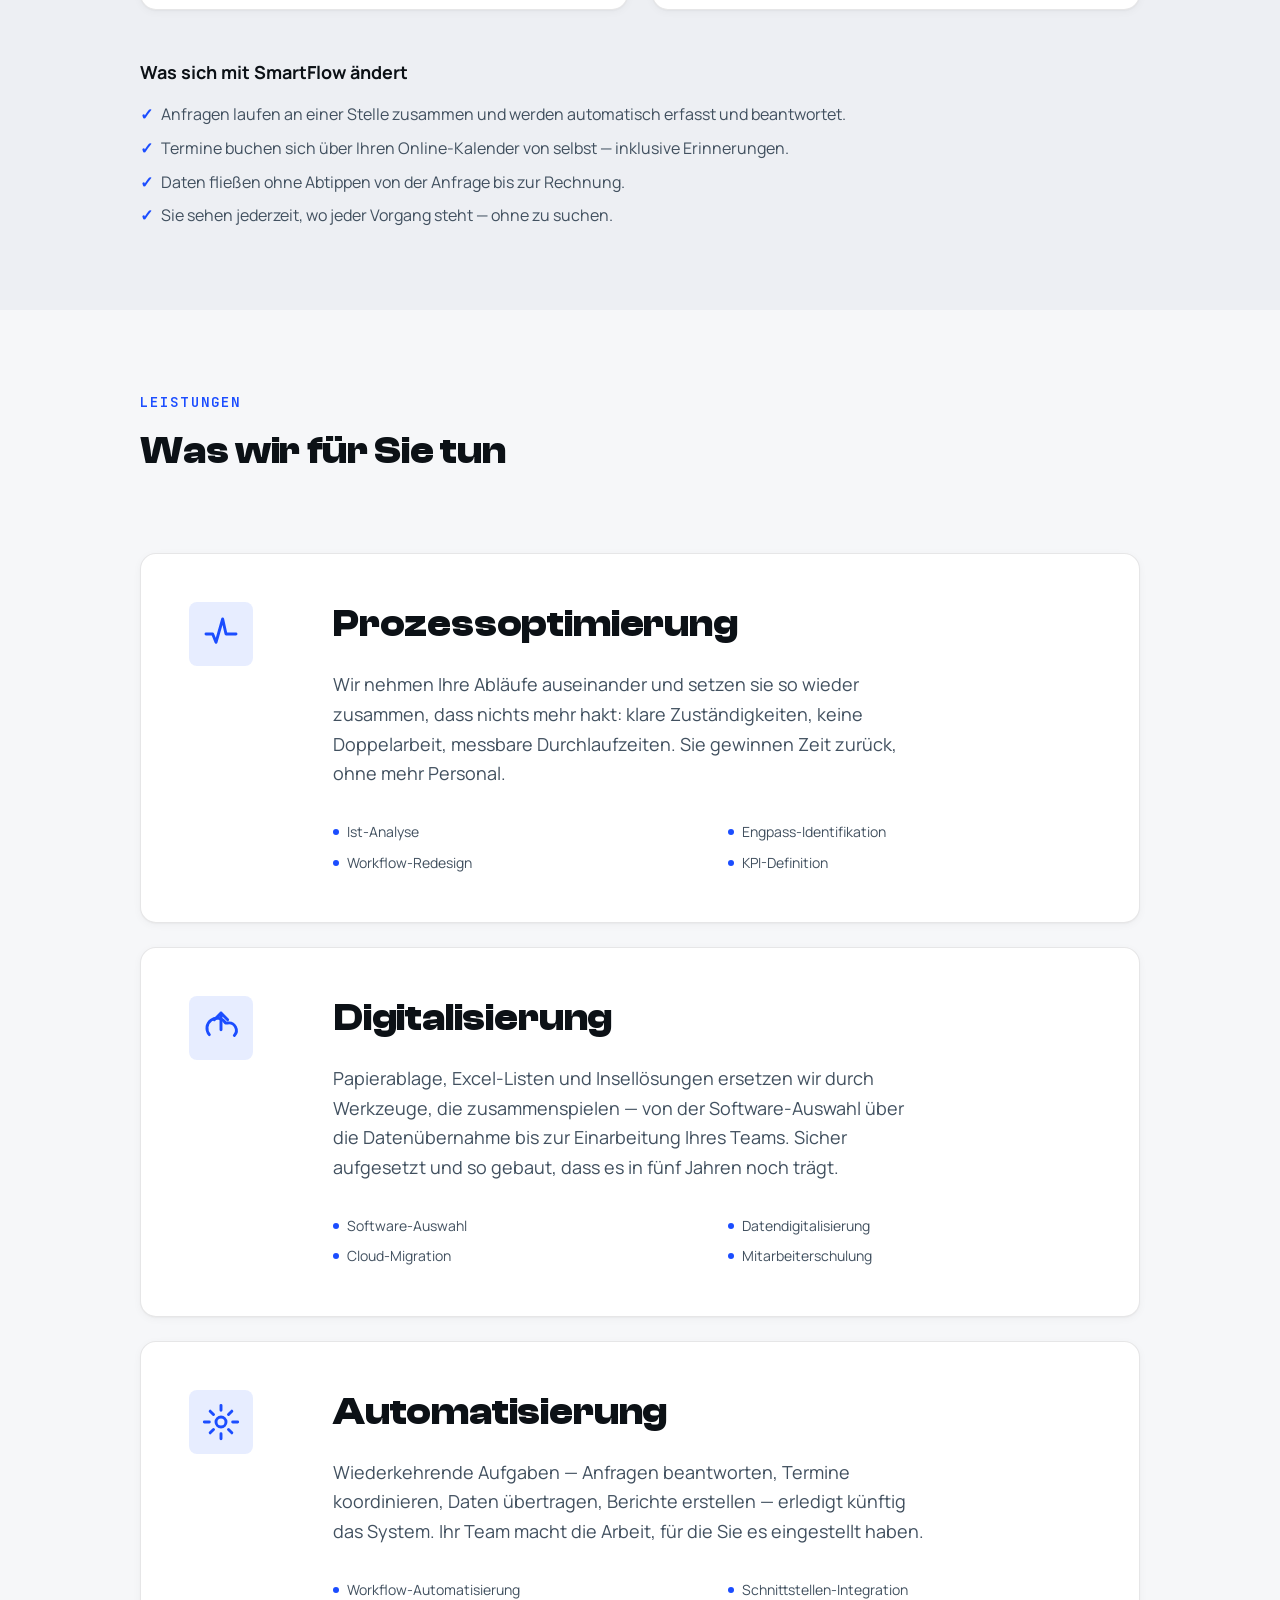
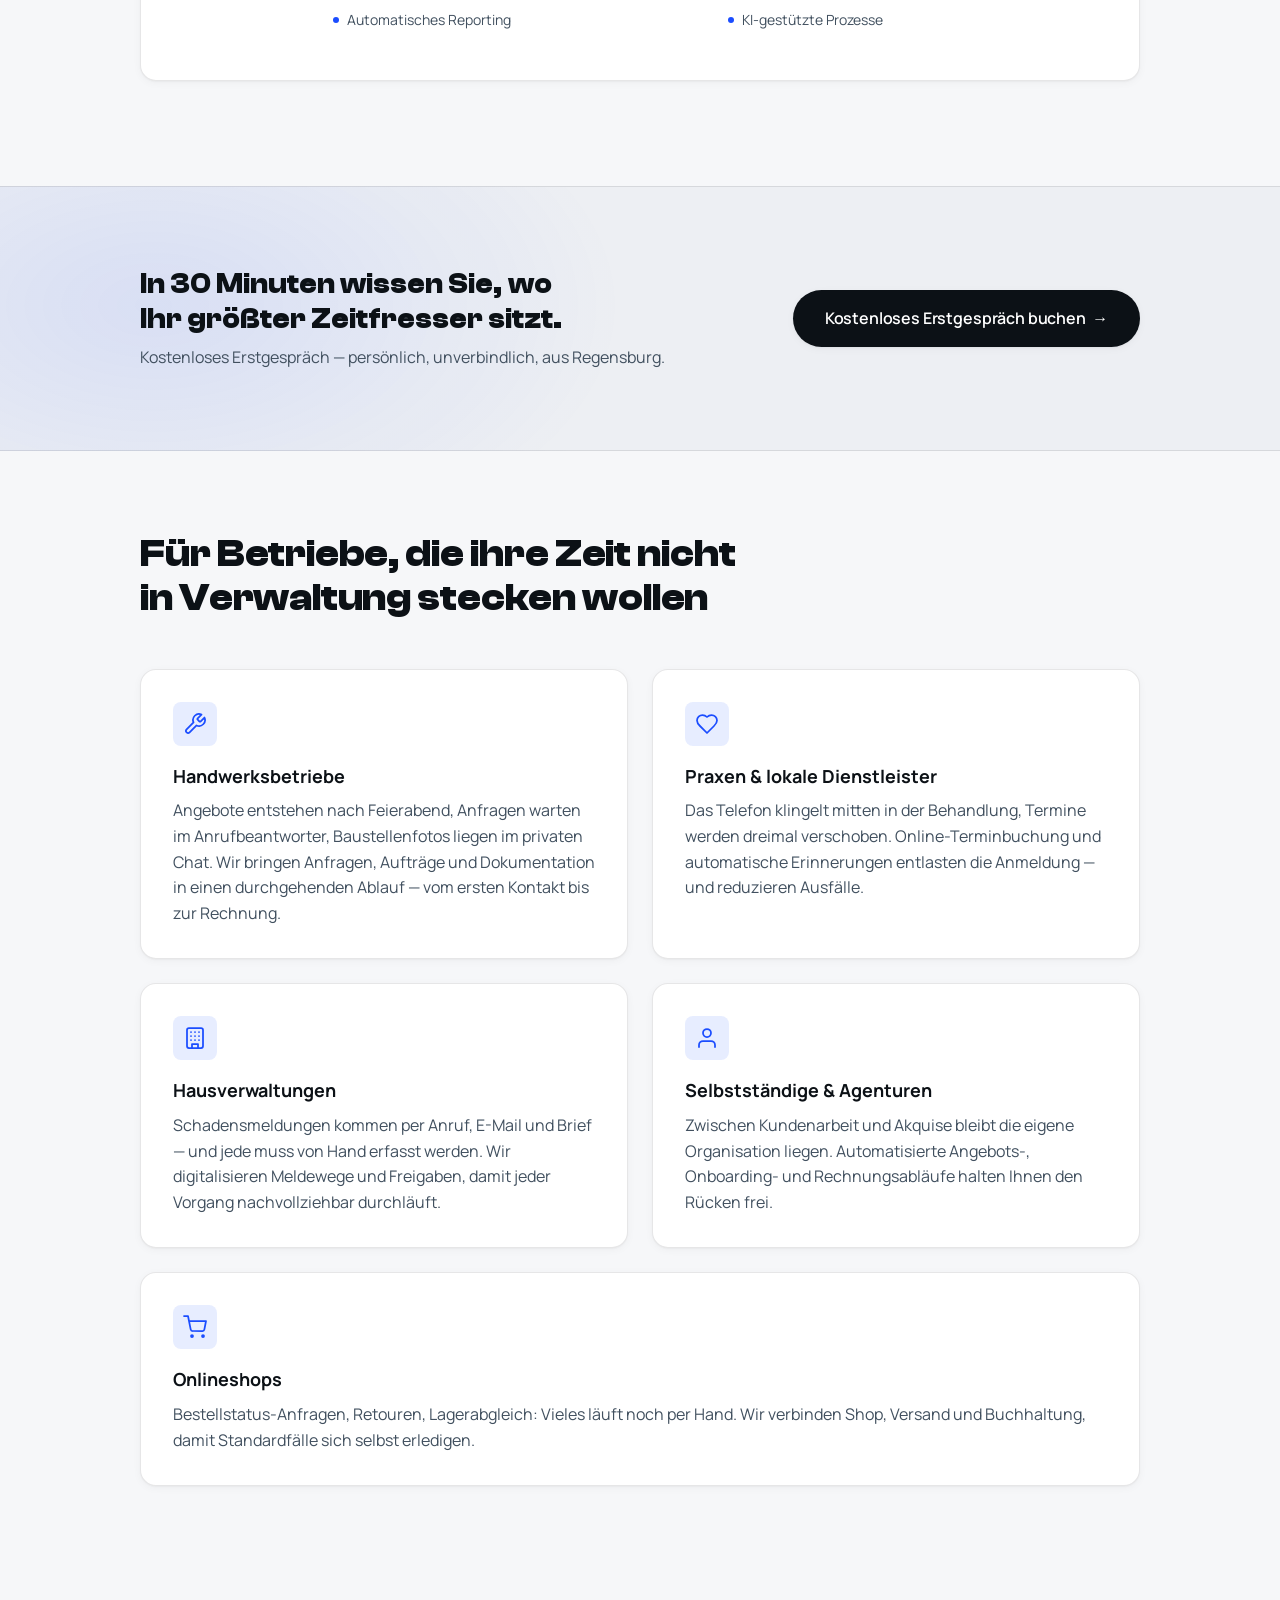
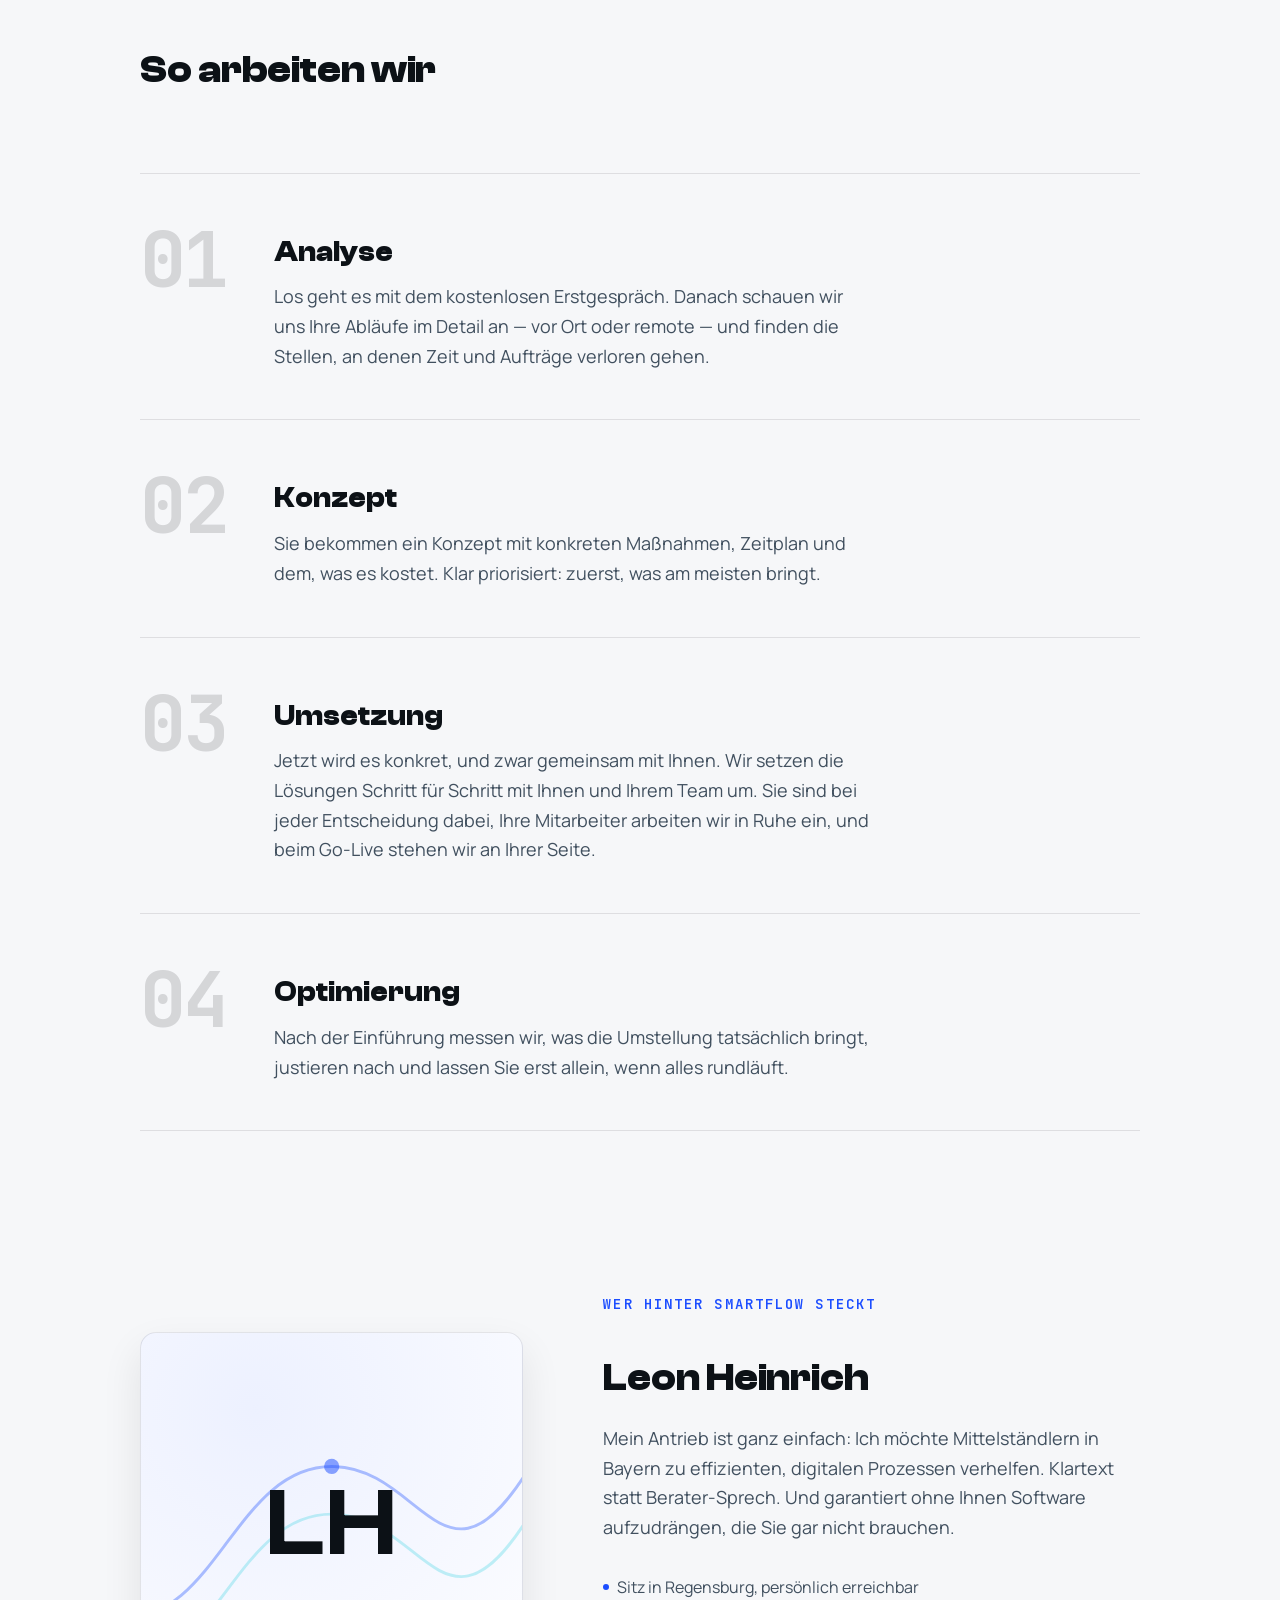
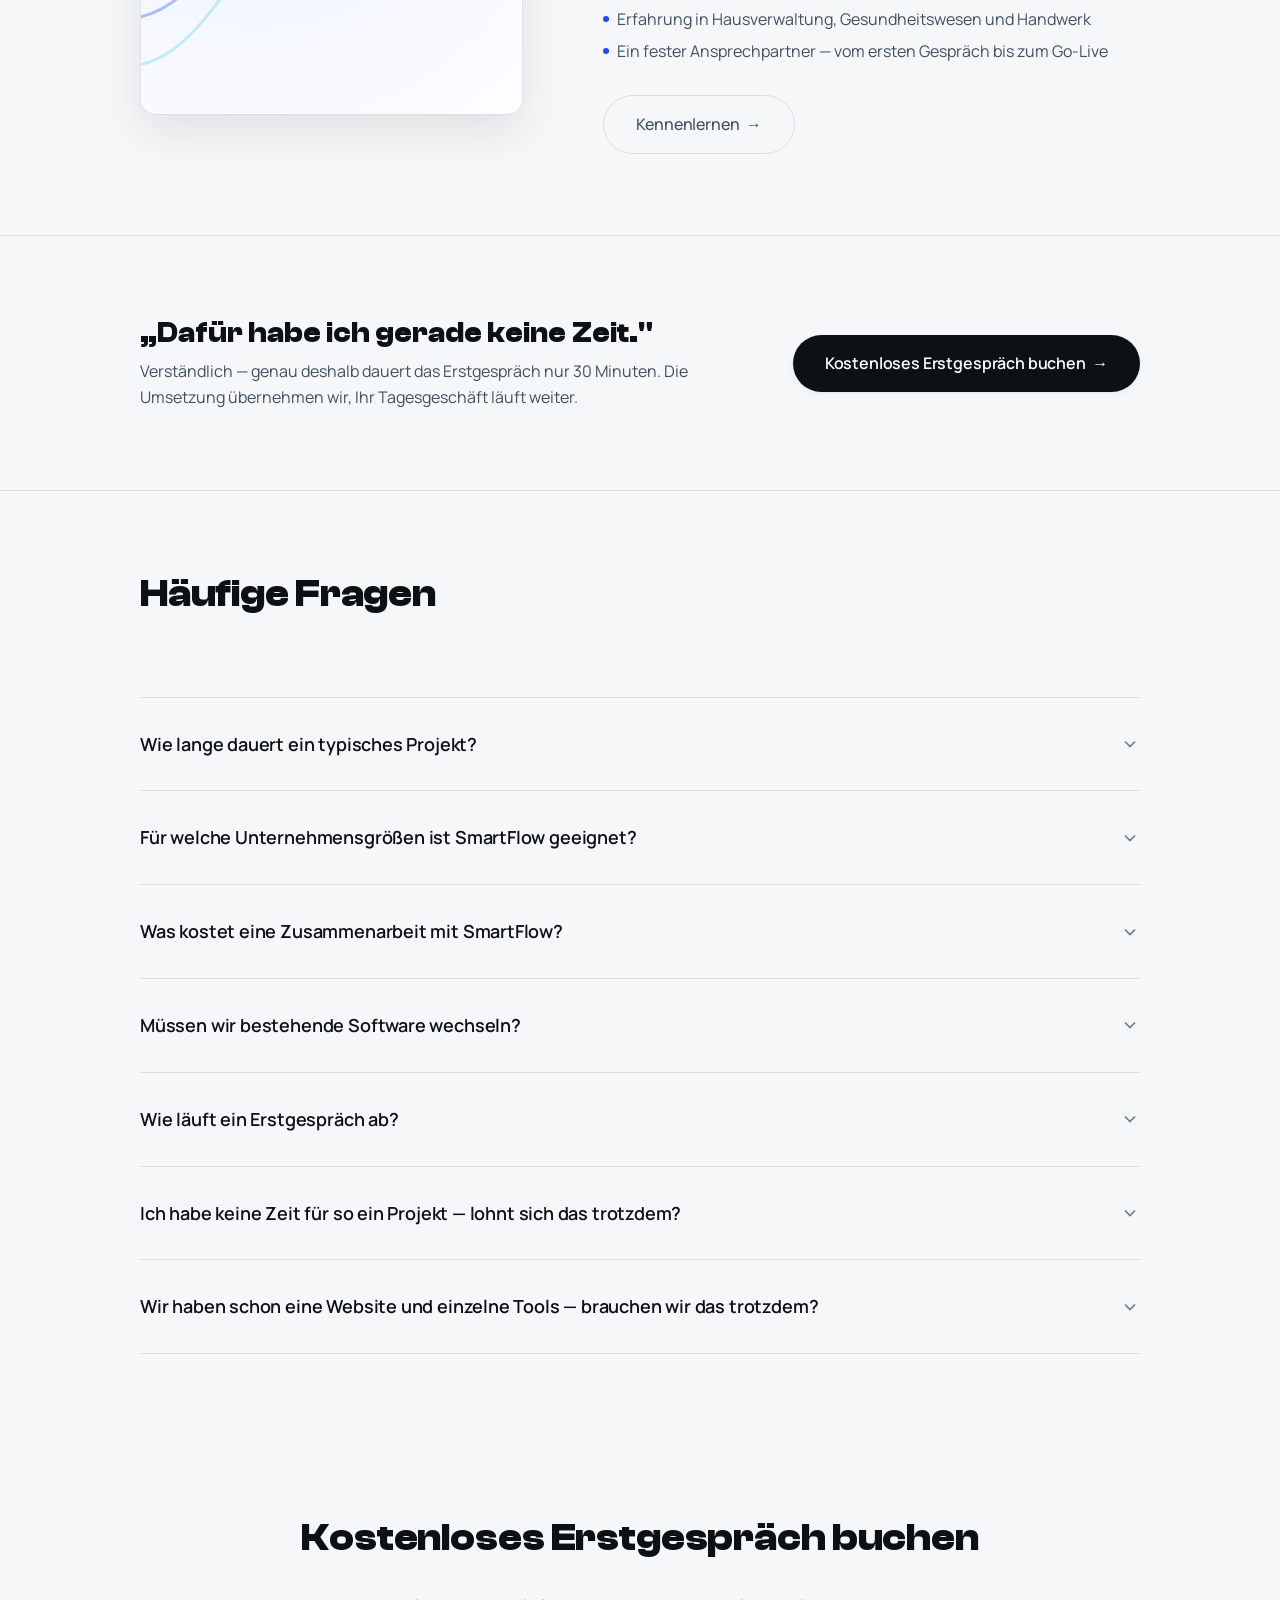
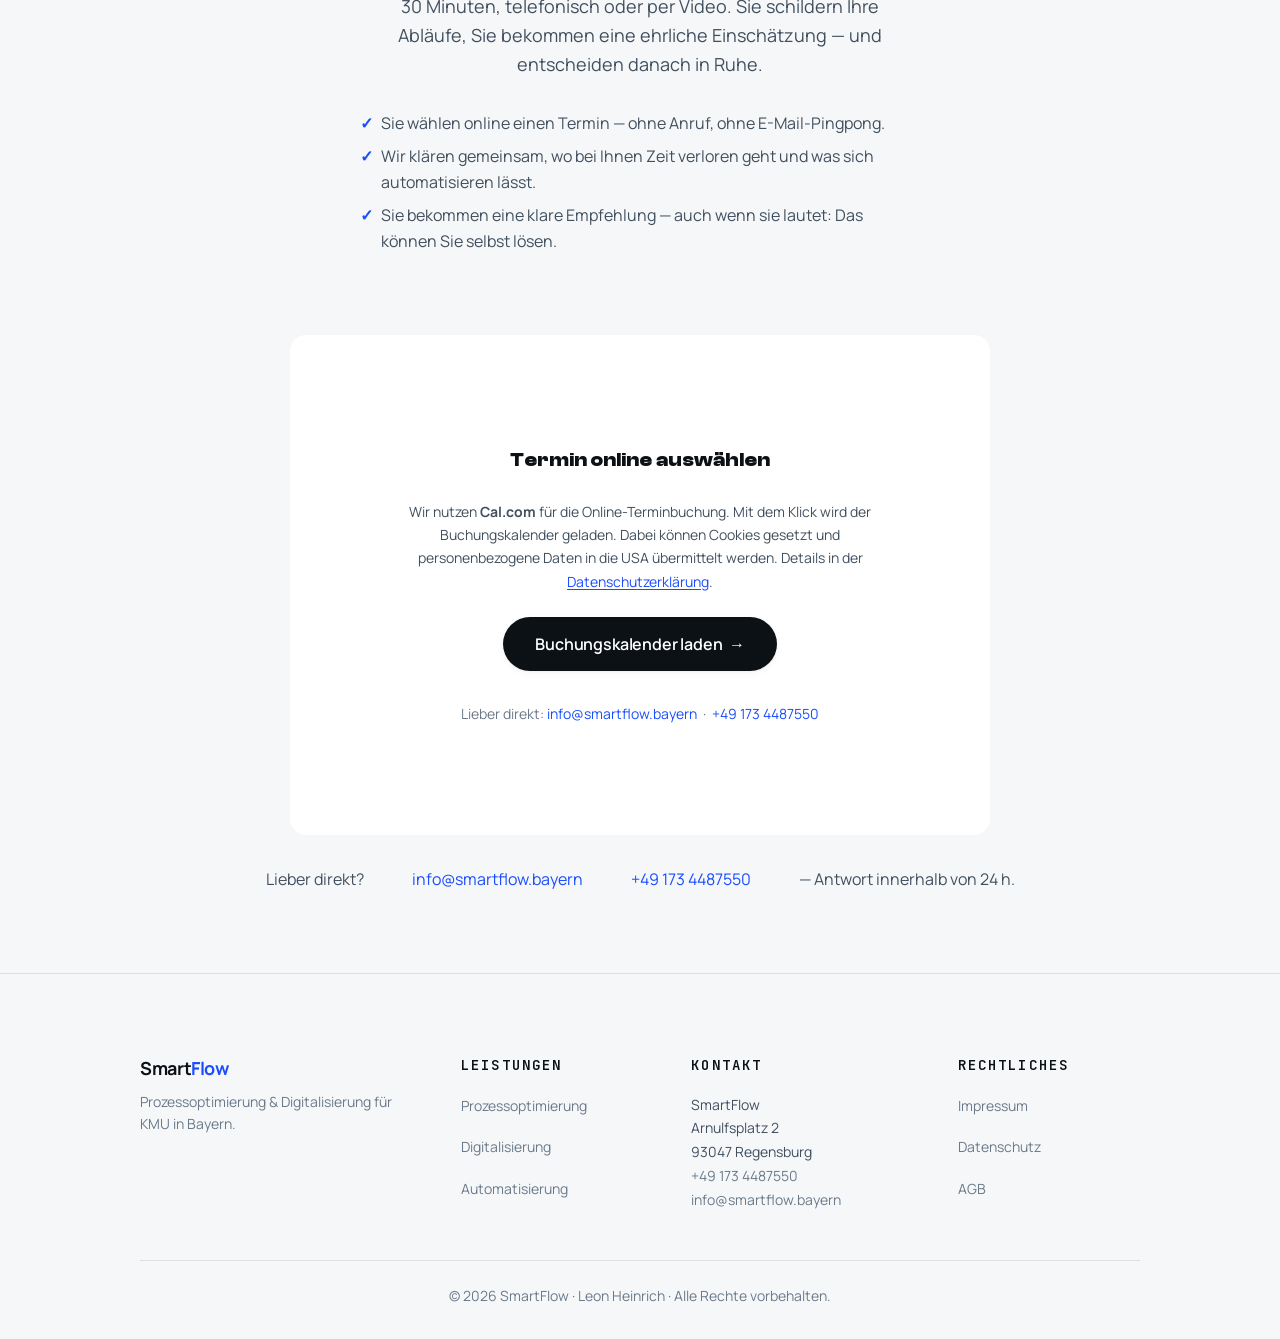
==== commit 2fe9d553: "Taste-Skill-Veredelung: Micro-Interactions, Tiefe, Eyebrow-Reduktion, A11y - Buttons: Hover-Lift + A" ====
--- a/index.html
+++ b/index.html
@@ -222,6 +222,8 @@
 </head>
 <body>
 
+  <a class="skip-link" href="#main">Zum Inhalt springen</a>
+
   <!-- ================================================
        HEADER / NAVIGATION
        ================================================ -->
@@ -268,7 +270,7 @@
     </div>
   </div>
 
-  <main>
+  <main id="main">
 
     <!-- ================================================
          SECTION 1 — HERO
@@ -285,16 +287,17 @@
           <p class="hero-subtitle">
             Wir digitalisieren und automatisieren die Abläufe von Handwerksbetrieben,
             Praxen, Hausverwaltungen und Mittelständlern in Bayern — von der ersten
-            Kundenanfrage bis zur Rechnung. Und zwar pragmatisch: Wo Ihre bestehenden
-            Systeme reichen, drängen wir Ihnen keine neue Software auf.
+            Anfrage bis zur Rechnung.
           </p>
           <div class="hero-actions">
-            <a href="#contact" class="btn-cta">Kostenloses Erstgespräch buchen &rarr;</a>
+            <a href="#contact" class="btn-cta">Kostenloses Erstgespräch buchen <span class="btn-arrow" aria-hidden="true">&rarr;</span></a>
             <a href="#process" class="btn-secondary">Wie wir arbeiten</a>
           </div>
-          <p class="hero-trust">
-            Sitz in Regensburg · Antwort innerhalb von 24 h · 30 Minuten, kostenlos &amp; unverbindlich
-          </p>
+          <ul class="hero-trust" role="list">
+            <li>Sitz in Regensburg</li>
+            <li>Antwort innerhalb von 24 h</li>
+            <li>30 Minuten, kostenlos &amp; unverbindlich</li>
+          </ul>
         </div>
 
         <div class="hero-visual fade-in" aria-hidden="true">
@@ -349,7 +352,6 @@
     <section class="pains-section" id="pains">
       <div class="pains-container">
         <div class="fade-in">
-          <p class="section-label">Der Alltag</p>
           <h2 class="section-title">Kommt Ihnen das bekannt vor?</h2>
         </div>
 
@@ -488,7 +490,7 @@
           <h2 class="cta-banner-title">In 30 Minuten wissen Sie, wo Ihr größter Zeitfresser sitzt.</h2>
           <p class="cta-banner-sub">Kostenloses Erstgespräch — persönlich, unverbindlich, aus Regensburg.</p>
         </div>
-        <a href="#contact" class="btn-cta">Kostenloses Erstgespräch buchen &rarr;</a>
+        <a href="#contact" class="btn-cta">Kostenloses Erstgespräch buchen <span class="btn-arrow" aria-hidden="true">&rarr;</span></a>
       </div>
     </aside>
 
@@ -498,7 +500,6 @@
     <section class="audiences-section" id="audiences">
       <div class="audiences-container">
         <div class="fade-in">
-          <p class="section-label">Für wen</p>
           <h2 class="section-title">Für Betriebe, die ihre Zeit nicht in Verwaltung stecken wollen</h2>
         </div>
 
@@ -553,7 +554,6 @@
       <div class="process-container">
 
         <div class="process-header fade-in">
-          <p class="section-label">Unser Ansatz</p>
           <h2 class="section-title">So arbeiten wir</h2>
         </div>
 
@@ -627,7 +627,7 @@
               <li>Erfahrung in Hausverwaltung, Gesundheitswesen und Handwerk</li>
               <li>Ein fester Ansprechpartner — vom ersten Gespräch bis zum Go-Live</li>
             </ul>
-            <a href="#contact" class="btn-secondary about-cta">Kennenlernen &rarr;</a>
+            <a href="#contact" class="btn-secondary about-cta">Kennenlernen <span class="btn-arrow" aria-hidden="true">&rarr;</span></a>
           </div>
         </div>
       </div>
@@ -640,7 +640,7 @@
           <h2 class="cta-banner-title">„Dafür habe ich gerade keine Zeit."</h2>
           <p class="cta-banner-sub">Verständlich — genau deshalb dauert das Erstgespräch nur 30 Minuten. Die Umsetzung übernehmen wir, Ihr Tagesgeschäft läuft weiter.</p>
         </div>
-        <a href="#contact" class="btn-cta">Kostenloses Erstgespräch buchen &rarr;</a>
+        <a href="#contact" class="btn-cta">Kostenloses Erstgespräch buchen <span class="btn-arrow" aria-hidden="true">&rarr;</span></a>
       </div>
     </aside>
 
@@ -651,8 +651,7 @@
       <div class="faq-container">
 
         <div class="faq-header fade-in">
-          <p class="section-label">Häufige Fragen</p>
-          <h2 class="section-title">FAQ</h2>
+          <h2 class="section-title">Häufige Fragen</h2>
         </div>
 
         <div class="faq-list">
@@ -737,7 +736,6 @@
     <section class="contact-section" id="contact">
       <div class="contact-container">
 
-        <p class="contact-label fade-in">Kostenlos &amp; unverbindlich</p>
         <h2 class="contact-title fade-in">Kostenloses Erstgespräch buchen</h2>
         <p class="contact-subtitle fade-in">
           30 Minuten, telefonisch oder per Video. Sie schildern Ihre Abläufe, Sie bekommen
@@ -762,7 +760,7 @@
                 <a href="datenschutz.html">Datenschutzerklärung</a>.
               </p>
               <button type="button" class="btn-cta" id="cal-load-btn" aria-controls="cal-embed">
-                Buchungskalender laden &rarr;
+                Buchungskalender laden <span class="btn-arrow" aria-hidden="true">&rarr;</span>
               </button>
               <p class="cal-placeholder-alt">
                 Lieber direkt:
--- a/css/styles.min.css
+++ b/css/styles.min.css
@@ -1 +1 @@
-@font-face{font-family:Manrope;src:url(../assets/fonts/manrope.woff2) format("woff2");font-weight:400 700;font-style:normal;font-display:swap}@font-face{font-family:Clash Display;src:url(../assets/fonts/clashdisplay.woff2) format("woff2");font-weight:400 700;font-style:normal;font-display:swap}@font-face{font-family:JetBrains Mono;src:url(../assets/fonts/jetbrainsmono.woff2) format("woff2");font-weight:400 700;font-style:normal;font-display:swap}:root{--color-bg: #F6F7F9;--color-bg-alt: #EDEFF3;--color-surface: #FFFFFF;--color-text: #0C1116;--color-text-secondary: #41505F;--color-text-muted: #6B7A8A;--color-accent: #1B4DFF;--color-accent-soft: #36D2E0;--color-border: rgba(12, 17, 22, .1);--font-display: "Clash Display", "Manrope", -apple-system, BlinkMacSystemFont, sans-serif;--font-body: "Manrope", -apple-system, BlinkMacSystemFont, sans-serif;--font-mono: "JetBrains Mono", ui-monospace, "SF Mono", Menlo, monospace;--text-sm: .875rem;--text-base: 1rem;--text-lg: 1.125rem;--text-xl: 1.25rem;--space-xs: .5rem;--space-sm: 1rem;--space-md: 1.5rem;--space-lg: 2rem;--space-xl: 3rem;--space-2xl: 5rem;--space-3xl: 8rem;--section-gap: clamp(72px, 9vh, 120px);--container-max: 1000px;--header-height: 72px;--radius-sm: 4px;--radius-md: 8px;--radius-lg: 16px;--radius-full: 9999px;--transition-fast: .15s ease;--transition-normal: .3s ease;--shadow-sm: 0 1px 2px rgba(12, 17, 22, .04), 0 2px 8px rgba(12, 17, 22, .04);--shadow-md: 0 10px 24px rgba(12, 17, 22, .07);--shadow-lg: 0 18px 40px rgba(12, 17, 22, .09);--z-sticky: 200;--header-bg: rgba(255, 255, 255, .85);--mobile-menu-bg: #f0f0f0;--btn-cta-bg: #0C1116;--btn-cta-color: #ffffff;--process-number-color: rgba(12, 17, 22, .14)}[data-theme=dark]{--color-bg: #0C1116;--color-bg-alt: #131A22;--color-surface: #1A232E;--color-text: #F6F7F9;--color-text-secondary: #A7B4C2;--color-text-muted: #6B7A8A;--color-accent: #5B7BFF;--color-accent-soft: #36D2E0;--color-border: rgba(255, 255, 255, .12);--header-bg: rgba(12, 17, 22, .85);--mobile-menu-bg: #0F151C;--btn-cta-bg: #F6F7F9;--btn-cta-color: #0C1116;--process-number-color: rgba(255, 255, 255, .1);--shadow-sm: 0 1px 2px rgba(0, 0, 0, .3), 0 2px 8px rgba(0, 0, 0, .25);--shadow-md: 0 10px 24px rgba(0, 0, 0, .38);--shadow-lg: 0 18px 44px rgba(0, 0, 0, .5)}*,*:before,*:after{box-sizing:border-box;margin:0;padding:0}html{scroll-behavior:smooth;font-size:16px}body{font-family:var(--font-body);background-color:var(--color-bg);color:var(--color-text);transition:background-color var(--transition-normal),color var(--transition-normal);overflow-x:hidden;-webkit-font-smoothing:antialiased;-moz-osx-font-smoothing:grayscale;line-height:1.6}.hero-title,.section-title,.service-title,.results-title,.contact-title,.cta-banner-title,.case-study-title,.process-title,.cal-placeholder-title,.legal-page h1,.legal-page h2{font-family:var(--font-display);font-weight:600;letter-spacing:-.005em;word-spacing:.04em}.hero-eyebrow,.section-label,.results-label,.contact-label,.case-study-industry,.footer-heading,.metric-number,.case-study-metric,.process-number,.service-number,.testimonial-role{font-family:var(--font-mono);font-feature-settings:"tnum" 1}.hero-eyebrow,.section-label,.results-label,.contact-label,.case-study-industry,.footer-heading{letter-spacing:.08em}img,video{max-width:100%;display:block}a{color:inherit;text-decoration:none}button{cursor:pointer;border:none;background:none;font-family:inherit}ul,ol{list-style:none}:focus-visible{outline:2px solid var(--color-accent);outline-offset:3px;border-radius:var(--radius-sm)}a:focus-visible,button:focus-visible,summary:focus-visible{outline:2px solid var(--color-accent);outline-offset:3px}.header{position:fixed;top:0;left:0;right:0;height:var(--header-height);background:var(--header-bg);backdrop-filter:blur(20px);-webkit-backdrop-filter:blur(20px);border-bottom:1px solid var(--color-border);z-index:var(--z-sticky);transition:transform var(--transition-normal)}.header--hidden{transform:translateY(-100%)}.nav{display:flex;align-items:center;justify-content:space-between;max-width:var(--container-max);margin:0 auto;padding:0 var(--space-lg);height:100%}.logo-text{font-size:var(--text-lg);font-weight:700;color:var(--color-text);letter-spacing:-.02em}.logo-text .accent{color:var(--color-accent)}.nav-links{display:flex;align-items:center;gap:var(--space-lg)}.nav-link{font-size:var(--text-sm);font-weight:500;color:var(--color-text-secondary);transition:color var(--transition-fast);letter-spacing:.01em}.nav-link:hover,.nav-link.active{color:var(--color-text)}.nav-cta{display:inline-flex;align-items:center;background:var(--color-accent);color:#fff;font-size:var(--text-sm);font-weight:600;padding:9px 20px;border-radius:var(--radius-full);letter-spacing:-.01em;white-space:nowrap;transition:background var(--transition-fast),transform var(--transition-fast)}.nav-cta:hover{background:color-mix(in srgb,var(--color-accent) 85%,#000);color:#fff;transform:translateY(-1px)}.lang-toggle{display:flex;align-items:center;gap:var(--space-xs);margin-left:var(--space-sm)}.lang-btn{font-size:var(--text-sm);font-weight:500;color:var(--color-text-muted);transition:color var(--transition-fast);background:none;border:none;cursor:pointer;font-family:inherit;padding:2px 4px}.lang-btn:hover{color:var(--color-text)}.lang-btn.current{color:var(--color-accent)}.lang-separator{color:var(--color-text-muted);font-size:var(--text-sm)}.theme-toggle{display:flex;align-items:center;justify-content:center;width:32px;height:32px;background:none;border:1px solid var(--color-border);border-radius:var(--radius-full);cursor:pointer;color:var(--color-text-secondary);transition:color var(--transition-fast),border-color var(--transition-fast);margin-left:var(--space-xs);padding:0}.theme-toggle:hover{color:var(--color-text);border-color:var(--color-text-muted)}.theme-toggle .icon-sun,.theme-toggle .icon-moon{display:none}:root .theme-toggle .icon-moon{display:block}[data-theme=dark] .theme-toggle .icon-moon{display:none}[data-theme=dark] .theme-toggle .icon-sun{display:block}.nav-hamburger{display:none;flex-direction:column;justify-content:center;gap:5px;width:32px;height:32px;cursor:pointer;background:none;border:none;padding:4px}.nav-hamburger span{display:block;height:2px;background:var(--color-text);border-radius:2px;transition:transform var(--transition-normal),opacity var(--transition-normal)}.nav-hamburger.open span:nth-child(1){transform:translateY(7px) rotate(45deg)}.nav-hamburger.open span:nth-child(2){opacity:0}.nav-hamburger.open span:nth-child(3){transform:translateY(-7px) rotate(-45deg)}.mobile-menu{display:none;position:fixed;top:var(--header-height);left:0;right:0;background:var(--mobile-menu-bg);border-bottom:1px solid var(--color-border);padding:var(--space-lg);z-index:calc(var(--z-sticky) - 1);flex-direction:column;gap:var(--space-sm)}.mobile-menu.open{display:flex}.mobile-menu .nav-link{font-size:var(--text-base);padding:var(--space-xs) 0;border-bottom:1px solid var(--color-border)}.mobile-menu .lang-toggle{margin-left:0;margin-top:var(--space-xs)}.mobile-menu .nav-cta{justify-content:center;margin-top:var(--space-sm);padding:12px 20px;border-bottom:none}@media(max-width:768px){.nav-links{display:none}.nav-hamburger{display:flex}}.hero{min-height:100vh;display:flex;align-items:center;padding:calc(var(--header-height) + 6vh) var(--space-lg) 12vh}.hero-inner{max-width:var(--container-max);margin:0 auto;width:100%;display:grid;grid-template-columns:minmax(0,1fr) clamp(220px,26vw,300px);gap:var(--space-2xl);align-items:center}.hero-content{display:flex;flex-direction:column;align-items:flex-start;gap:var(--space-lg);text-align:left}.hero-subtitle,.hero-trust{text-align:left}.hero-subtitle{font-size:clamp(1rem,2vw,1.25rem);color:var(--color-text-muted);max-width:620px;line-height:1.6}.hero-actions{display:flex;align-items:center;gap:var(--space-md);flex-wrap:wrap;justify-content:flex-start;margin-top:var(--space-xs)}.hero-visual{display:flex;align-items:center;justify-content:center;min-width:0}.flow-svg{width:100%;height:auto;aspect-ratio:360 / 460;overflow:visible}.flow-stage-label{font-family:var(--font-mono);font-size:12px;letter-spacing:.04em;fill:var(--color-text-secondary);font-feature-settings:"tnum" 1}.flow-stage-index{font-family:var(--font-mono);font-size:11px;fill:var(--color-accent);font-weight:600}.flow-path{stroke-dasharray:1;stroke-dashoffset:1}.flow-node,.flow-chip{opacity:0}.flow-animate .flow-path{animation:flow-draw 1.4s cubic-bezier(.65,.05,.36,1) forwards}.flow-animate .flow-node{animation:flow-pop .5s ease-out forwards;animation-delay:calc(.5s + var(--i) * .45s);transform-box:fill-box;transform-origin:center}.flow-animate .flow-chip{fill:var(--color-border);animation:flow-fade .5s ease-out forwards;animation-delay:calc(.7s + var(--i) * .45s)}.flow-static .flow-path{stroke-dashoffset:0}.flow-static .flow-node,.flow-static .flow-chip{opacity:1}.flow-static .flow-chip{fill:var(--color-border)}@keyframes flow-draw{to{stroke-dashoffset:0}}@keyframes flow-pop{0%{opacity:0;transform:scale(.4)}70%{transform:scale(1.15)}to{opacity:1;transform:scale(1)}}@keyframes flow-fade{to{opacity:1}}@media(max-width:860px){.hero-inner{grid-template-columns:1fr;gap:var(--space-xl)}.hero-visual{order:1;justify-content:flex-start}.flow-svg{width:100%;max-width:300px}}@media(max-width:460px){.hero-title{font-size:clamp(1.9rem,9vw,2.5rem);word-spacing:0;hyphens:auto}.hero-eyebrow{font-size:.7rem;letter-spacing:.08em}}@media(prefers-reduced-motion:reduce){.flow-path{stroke-dashoffset:0}.flow-node,.flow-chip{opacity:1}.flow-chip{fill:var(--color-border)}}.hero-title{font-size:clamp(2.5rem,5.4vw,4rem);font-weight:700;letter-spacing:-.01em;word-spacing:.02em;line-height:1.08;color:var(--color-text)}.hero-title .accent{color:var(--color-accent)}.hero-eyebrow{font-size:var(--text-sm);font-weight:600;letter-spacing:.15em;text-transform:uppercase;color:var(--color-accent);margin-bottom:var(--space-xs);max-width:100%}.hero-trust{font-size:var(--text-sm);color:var(--color-text-muted);letter-spacing:.02em;margin-top:var(--space-sm)}.hero-trust-stars{color:var(--color-accent);letter-spacing:.1em;margin-right:var(--space-xs)}.btn-cta{display:inline-flex;align-items:center;justify-content:center;background:var(--btn-cta-bg);color:var(--btn-cta-color);font-family:inherit;font-size:var(--text-base);font-weight:600;border-radius:var(--radius-full);padding:16px 32px;transition:opacity var(--transition-fast);border:none;cursor:pointer;letter-spacing:-.01em;white-space:nowrap}.btn-cta:hover{opacity:.85}.btn-secondary{display:inline-flex;align-items:center;justify-content:center;background:transparent;color:var(--color-text-secondary);font-family:inherit;font-size:var(--text-base);font-weight:500;border-radius:var(--radius-full);padding:16px 32px;border:1px solid var(--color-border);transition:color var(--transition-fast),border-color var(--transition-fast);cursor:pointer;letter-spacing:-.01em;white-space:nowrap}.btn-secondary:hover{color:var(--color-text);border-color:var(--color-text-muted)}.services-section{padding:var(--section-gap) var(--space-lg)}.services-container{max-width:var(--container-max);margin:0 auto}.services-header{margin-bottom:var(--space-2xl)}.section-label{font-size:var(--text-sm);font-weight:600;letter-spacing:.15em;text-transform:uppercase;color:var(--color-accent);margin-bottom:var(--space-sm)}.section-title{font-size:clamp(1.5rem,3vw,2.5rem);font-weight:700;letter-spacing:-.005em;line-height:1.15;color:var(--color-text)}.service-block{border:1px solid var(--color-border);border-radius:var(--radius-lg);background:var(--color-surface);padding:var(--space-xl);margin-bottom:var(--space-md);transition:transform var(--transition-normal),box-shadow var(--transition-normal),border-color var(--transition-normal)}.service-block:last-child{border-bottom:1px solid var(--color-border)}.service-block{box-shadow:var(--shadow-sm)}.service-block:hover{transform:translateY(-3px);box-shadow:var(--shadow-lg);border-color:color-mix(in srgb,var(--color-accent) 40%,var(--color-border))}.service-block-inner{display:grid;grid-template-columns:auto 1fr;gap:var(--space-2xl);align-items:start}.service-glyph{display:inline-flex;align-items:center;justify-content:center;width:64px;height:64px;border-radius:var(--radius-md);background:color-mix(in srgb,var(--color-accent) 10%,transparent);color:var(--color-accent);flex-shrink:0}.service-body{display:flex;flex-direction:column;gap:var(--space-md)}.service-title{font-size:clamp(1.5rem,3vw,2.5rem);font-weight:700;letter-spacing:-.005em;line-height:1.15;color:var(--color-text)}.service-description{font-size:var(--text-lg);color:var(--color-text-secondary);max-width:600px;line-height:1.65}.service-features{display:grid;grid-template-columns:1fr 1fr;gap:var(--space-xs) var(--space-lg);margin-top:var(--space-xs)}.service-feature{font-size:var(--text-sm);color:var(--color-text-secondary);display:flex;align-items:center;gap:var(--space-xs)}.service-feature:before{content:"";display:inline-block;width:6px;height:6px;border-radius:50%;background:var(--color-accent);flex-shrink:0}@media(max-width:600px){.service-block-inner{grid-template-columns:1fr;gap:var(--space-sm)}.service-features{grid-template-columns:1fr}}.process-section{padding:var(--section-gap) var(--space-lg)}.process-container{max-width:var(--container-max);margin:0 auto}.process-header{margin-bottom:var(--space-2xl)}.process-steps{display:flex;flex-direction:column;position:relative}.process-number{position:relative;z-index:1}.process-step{display:grid;grid-template-columns:auto 1fr;gap:var(--space-xl);align-items:start;padding:var(--space-xl) 0;border-top:1px solid var(--color-border)}.process-step:last-child{border-bottom:1px solid var(--color-border)}.process-number{font-size:clamp(3rem,6vw,5rem);font-weight:700;color:var(--process-number-color);line-height:1;letter-spacing:-.04em;user-select:none}.process-body{display:flex;flex-direction:column;gap:var(--space-xs);padding-top:.5rem}.process-title{font-size:clamp(1.25rem,2.5vw,1.75rem);font-weight:700;letter-spacing:0;color:var(--color-text)}.process-description{font-size:var(--text-lg);color:var(--color-text-secondary);max-width:600px;line-height:1.65}@media(max-width:600px){.process-step{grid-template-columns:1fr;gap:var(--space-sm)}}.results-section{padding:var(--section-gap) var(--space-lg);background:var(--color-bg-alt)}.results-container{max-width:var(--container-max);margin:0 auto}.results-header{text-align:center;margin-bottom:var(--space-2xl)}.results-label{font-size:var(--text-sm);font-weight:600;letter-spacing:.15em;text-transform:uppercase;color:var(--color-accent);margin-bottom:var(--space-sm)}.results-title{font-size:clamp(1.5rem,3vw,2.5rem);font-weight:700;letter-spacing:-.005em;line-height:1.15;color:var(--color-text)}.metrics-grid{display:grid;grid-template-columns:repeat(3,1fr);gap:var(--space-xl);text-align:center;margin-bottom:var(--space-2xl)}.metric-item{display:flex;flex-direction:column;align-items:center;gap:var(--space-xs)}.metric-number{font-size:clamp(3rem,8vw,6rem);font-weight:700;letter-spacing:-.04em;line-height:1;color:var(--color-text)}.metric-unit{color:var(--color-accent)}.metric-label{font-size:var(--text-sm);color:var(--color-text-muted);letter-spacing:.02em}.case-studies{display:grid;grid-template-columns:1fr 1fr;gap:var(--space-md)}.case-study{background:var(--color-surface);border:1px solid var(--color-border);border-radius:var(--radius-lg);padding:var(--space-xl);display:flex;flex-direction:column;gap:var(--space-sm)}.case-study,.testimonial{box-shadow:var(--shadow-sm);transition:transform var(--transition-normal),box-shadow var(--transition-normal)}.case-study:hover,.testimonial:hover{transform:translateY(-3px);box-shadow:var(--shadow-lg)}.case-study-industry{font-size:var(--text-sm);font-weight:600;letter-spacing:.1em;text-transform:uppercase;color:var(--color-accent)}.case-study-title{font-size:var(--text-xl);font-weight:700;letter-spacing:0;color:var(--color-text)}.case-study-description{font-size:var(--text-base);color:var(--color-text-secondary);line-height:1.6}.case-study-metric{font-size:clamp(1.5rem,3vw,2rem);font-weight:700;letter-spacing:-.03em;color:var(--color-text);margin-top:var(--space-xs)}.case-study-metric .unit{color:var(--color-accent)}@media(max-width:640px){.metrics-grid{grid-template-columns:1fr;gap:var(--space-lg)}.case-studies{grid-template-columns:1fr}}.faq-section{padding:var(--section-gap) var(--space-lg)}.faq-container{max-width:var(--container-max);margin:0 auto}.faq-header{margin-bottom:var(--space-2xl)}.faq-list{display:flex;flex-direction:column}.faq-item{border-top:1px solid var(--color-border)}.faq-item:last-child{border-bottom:1px solid var(--color-border)}.faq-question{display:flex;align-items:center;justify-content:space-between;gap:var(--space-md);padding:var(--space-lg) 0;cursor:pointer;list-style:none;font-size:var(--text-lg);font-weight:600;color:var(--color-text);letter-spacing:-.01em;transition:color var(--transition-fast)}.faq-question::-webkit-details-marker{display:none}.faq-question:hover,.faq-question:hover .faq-chevron{color:var(--color-accent)}.faq-chevron{flex-shrink:0;color:var(--color-text-muted);transition:transform var(--transition-normal),color var(--transition-fast)}.faq-item[open] .faq-question{color:var(--color-accent)}.faq-item[open] .faq-chevron{transform:rotate(180deg);color:var(--color-accent)}.faq-answer{padding-bottom:var(--space-lg)}.faq-answer p{font-size:var(--text-base);color:var(--color-text-secondary);line-height:1.7;max-width:700px}.contact-section{padding:var(--section-gap) var(--space-lg);text-align:center}.contact-container{max-width:var(--container-max);margin:0 auto;display:flex;flex-direction:column;align-items:center;gap:var(--space-lg)}.contact-label{font-size:var(--text-sm);font-weight:600;letter-spacing:.15em;text-transform:uppercase;color:var(--color-accent)}.contact-title{font-size:clamp(1.5rem,3vw,2.5rem);font-weight:700;letter-spacing:-.005em;line-height:1.15;color:var(--color-text)}.contact-subtitle{font-size:var(--text-lg);color:var(--color-text-secondary);max-width:500px;line-height:1.6}.cal-embed-wrapper{width:100%;max-width:700px;min-height:500px;background:var(--color-surface);border-radius:var(--radius-lg);overflow:hidden;margin:0 auto}.cal-placeholder{display:flex;align-items:center;justify-content:center;width:100%;min-height:500px;padding:var(--space-xl) var(--space-lg)}.cal-placeholder-content{display:flex;flex-direction:column;align-items:center;gap:var(--space-md);max-width:480px;text-align:center}.cal-placeholder-title{font-size:var(--text-xl);font-weight:700;letter-spacing:0;color:var(--color-text)}.cal-placeholder-text{font-size:var(--text-sm);color:var(--color-text-secondary);line-height:1.65}.cal-placeholder-text a{color:var(--color-accent);text-decoration:underline;text-underline-offset:2px}.cal-placeholder-text a:hover{opacity:.75}.cal-placeholder-alt{font-size:var(--text-sm);color:var(--color-text-muted);margin-top:var(--space-xs)}.cal-placeholder-alt a{color:var(--color-accent);transition:opacity var(--transition-fast)}.cal-placeholder-alt a:hover{opacity:.75}.contact-fallback{display:flex;align-items:center;justify-content:center;gap:var(--space-xl);color:var(--color-text-secondary);flex-wrap:wrap}.contact-fallback a{color:var(--color-accent);transition:opacity var(--transition-fast)}.contact-fallback a:hover{opacity:.75}.footer{border-top:1px solid var(--color-border);padding:var(--space-2xl) var(--space-lg) var(--space-lg)}.footer-grid{max-width:var(--container-max);margin:0 auto;display:grid;grid-template-columns:1.5fr 1fr 1.2fr 1fr;gap:var(--space-xl)}.footer-col{display:flex;flex-direction:column;gap:var(--space-sm)}.footer-col-brand{gap:var(--space-xs)}.footer-logo{font-size:var(--text-lg);font-weight:700;color:var(--color-text);letter-spacing:-.02em}.footer-logo .accent{color:var(--color-accent)}.footer-tagline{font-size:var(--text-sm);color:var(--color-text-muted);line-height:1.6;max-width:260px}.footer-heading{font-size:var(--text-sm);font-weight:600;letter-spacing:.15em;text-transform:uppercase;color:var(--color-text);margin:0}.footer-list{display:flex;flex-direction:column;gap:var(--space-sm)}.footer-address{font-size:var(--text-sm);color:var(--color-text-secondary);font-style:normal;line-height:1.7}.footer-link{font-size:var(--text-sm);color:var(--color-text-muted);transition:color var(--transition-fast);padding:4px 0}.footer-link:hover{color:var(--color-text)}.footer-copy{max-width:var(--container-max);margin:var(--space-xl) auto 0;padding-top:var(--space-md);border-top:1px solid var(--color-border);font-size:var(--text-sm);color:var(--color-text-muted);text-align:center}@media(max-width:768px){.footer-grid{grid-template-columns:1fr 1fr;gap:var(--space-lg)}}@media(max-width:480px){.footer-grid{grid-template-columns:1fr}}.fade-in{opacity:0;transform:translateY(30px);transition:opacity .7s ease-out,transform .7s ease-out}.fade-in.visible{opacity:1;transform:translateY(0)}.fade-in-group .fade-in:nth-child(1){transition-delay:0ms}.fade-in-group .fade-in:nth-child(2){transition-delay:.1s}.fade-in-group .fade-in:nth-child(3){transition-delay:.2s}.fade-in-group .fade-in:nth-child(4){transition-delay:.3s}.fade-in-group .fade-in:nth-child(5){transition-delay:.4s}.fade-in-group .fade-in:nth-child(6){transition-delay:.5s}.legal-page{max-width:var(--container-max);margin:0 auto;padding:calc(var(--header-height) + var(--space-2xl)) var(--space-lg) var(--space-2xl)}.legal-page h1{font-size:clamp(1.75rem,4vw,3rem);font-weight:700;letter-spacing:-.005em;line-height:1.15;color:var(--color-text);margin-bottom:var(--space-lg)}.legal-page h2{font-size:clamp(1.25rem,2.5vw,1.75rem);font-weight:700;letter-spacing:0;line-height:1.2;color:var(--color-text);margin-top:var(--space-xl);margin-bottom:var(--space-sm)}.legal-page h3{font-size:var(--text-xl);font-weight:600;letter-spacing:-.01em;color:var(--color-text);margin-top:var(--space-lg);margin-bottom:var(--space-xs)}.legal-page p{font-size:var(--text-base);color:var(--color-text-secondary);line-height:1.7;margin-bottom:var(--space-sm)}.legal-page a{color:var(--color-accent);transition:opacity var(--transition-fast)}.legal-page a:hover{opacity:.75}.legal-page ul,.legal-page ol{margin-bottom:var(--space-sm);padding-left:var(--space-md)}.legal-page ul{list-style:disc}.legal-page ol{list-style:decimal}.legal-page li{font-size:var(--text-base);color:var(--color-text-secondary);line-height:1.7;margin-bottom:var(--space-xs)}.legal-page hr{border:none;border-top:1px solid var(--color-border);margin:var(--space-xl) 0}.legal-meta{font-size:var(--text-sm);color:var(--color-text-muted);margin-bottom:var(--space-xl)}.legal-section{margin-bottom:var(--space-lg)}.container{max-width:var(--container-max);margin:0 auto;padding:0 var(--space-lg)}.sr-only{position:absolute;width:1px;height:1px;padding:0;margin:-1px;overflow:hidden;clip:rect(0,0,0,0);white-space:nowrap;border-width:0}@media(prefers-reduced-motion:reduce){html{scroll-behavior:auto}.fade-in{opacity:1;transform:none;transition:none}}.about-section{padding:var(--section-gap) var(--space-lg)}.about-container{max-width:var(--container-max);margin:0 auto}.about-grid{display:grid;grid-template-columns:1fr 1.4fr;gap:var(--space-2xl);align-items:center}.about-image{width:100%;aspect-ratio:1 / 1;background:var(--color-surface);border:1px solid var(--color-border);border-radius:var(--radius-lg);overflow:hidden;box-shadow:var(--shadow-lg)}.about-image img{width:100%;height:100%;object-fit:cover}.about-portrait{position:relative;display:flex;align-items:center;justify-content:center;background:radial-gradient(120% 120% at 30% 20%,color-mix(in srgb,var(--color-accent) 8%,var(--color-surface)),var(--color-surface))}.about-portrait-motif{position:absolute;inset:0;width:100%;height:100%}.about-portrait-monogram{position:relative;font-family:var(--font-display);font-weight:600;font-size:clamp(3.5rem,9vw,6rem);letter-spacing:.02em;color:var(--color-text);line-height:1}.about-body{display:flex;flex-direction:column;gap:var(--space-md)}.about-text{font-size:var(--text-lg);color:var(--color-text-secondary);line-height:1.65;max-width:560px}.about-credentials{display:flex;flex-direction:column;gap:var(--space-xs);margin-top:var(--space-xs)}.about-credentials li{font-size:var(--text-base);color:var(--color-text-secondary);display:flex;align-items:flex-start;gap:var(--space-xs);line-height:1.5}.about-credentials li:before{content:"";display:inline-block;width:6px;height:6px;border-radius:50%;background:var(--color-accent);flex-shrink:0;margin-top:9px}.about-cta{align-self:flex-start;margin-top:var(--space-xs)}@media(max-width:768px){.about-grid{grid-template-columns:1fr;gap:var(--space-lg)}.about-image{max-width:320px;margin:0 auto}}.testimonials-section{padding:var(--section-gap) var(--space-lg)}.testimonials-container{max-width:var(--container-max);margin:0 auto}.testimonials-header{margin-bottom:var(--space-2xl);text-align:center}.testimonials-grid{display:grid;grid-template-columns:repeat(3,1fr);gap:var(--space-md)}.testimonial{background:var(--color-surface);border:1px solid var(--color-border);border-radius:var(--radius-lg);padding:var(--space-xl);display:flex;flex-direction:column;gap:var(--space-md);margin:0}.testimonial-quote{font-size:var(--text-base);color:var(--color-text);line-height:1.65;margin:0;font-style:italic}.testimonial-author{display:flex;align-items:center;gap:var(--space-sm)}.testimonial-avatar{display:inline-flex;align-items:center;justify-content:center;width:40px;height:40px;border-radius:50%;background:var(--color-accent);color:var(--btn-cta-color);font-size:var(--text-sm);font-weight:700;letter-spacing:.02em;flex-shrink:0}.testimonial-meta{display:flex;flex-direction:column;gap:2px}.testimonial-name{font-size:var(--text-sm);font-weight:600;color:var(--color-text)}.testimonial-role{font-size:var(--text-sm);color:var(--color-text-muted)}@media(max-width:768px){.testimonials-grid{grid-template-columns:1fr}}.cta-banner{padding:var(--space-2xl) var(--space-lg);background:linear-gradient(120deg,color-mix(in srgb,var(--color-accent) 8%,var(--color-bg-alt)),var(--color-bg-alt));border-top:1px solid var(--color-border);border-bottom:1px solid var(--color-border)}.cta-banner-inner{max-width:var(--container-max);margin:0 auto;display:grid;grid-template-columns:1fr auto;gap:var(--space-xl);align-items:center}.cta-banner-text{display:flex;flex-direction:column;gap:var(--space-xs)}.cta-banner-title{font-size:clamp(1.25rem,2.5vw,1.75rem);font-weight:700;letter-spacing:0;line-height:1.25;color:var(--color-text);margin:0}.cta-banner-sub{font-size:var(--text-base);color:var(--color-text-secondary);margin:0}.cta-banner-alt{background:transparent}@media(max-width:640px){.cta-banner-inner{grid-template-columns:1fr;gap:var(--space-md)}.cta-banner-inner .btn-cta{width:100%}}.sticky-cta{position:fixed;right:var(--space-md);bottom:var(--space-md);z-index:calc(var(--z-sticky) - 1);display:none;align-items:center;justify-content:center;background:var(--btn-cta-bg);color:var(--btn-cta-color);font-weight:600;font-size:var(--text-sm);letter-spacing:-.01em;padding:14px 22px;border-radius:var(--radius-full);box-shadow:0 12px 28px #0000002e;opacity:0;pointer-events:none;transform:translateY(16px);transition:opacity .25s ease,transform .25s ease}.sticky-cta.visible{opacity:1;pointer-events:auto;transform:translateY(0)}@media(max-width:768px){.sticky-cta{display:inline-flex}}
+@font-face{font-family:Manrope;src:url(../assets/fonts/manrope.woff2) format("woff2");font-weight:400 700;font-style:normal;font-display:swap}@font-face{font-family:Clash Display;src:url(../assets/fonts/clashdisplay.woff2) format("woff2");font-weight:400 700;font-style:normal;font-display:swap}@font-face{font-family:JetBrains Mono;src:url(../assets/fonts/jetbrainsmono.woff2) format("woff2");font-weight:400 700;font-style:normal;font-display:swap}:root{--color-bg: #F6F7F9;--color-bg-alt: #EDEFF3;--color-surface: #FFFFFF;--color-text: #0C1116;--color-text-secondary: #41505F;--color-text-muted: #6B7A8A;--color-accent: #1B4DFF;--color-accent-soft: #36D2E0;--color-border: rgba(12, 17, 22, .1);--font-display: "Clash Display", "Manrope", -apple-system, BlinkMacSystemFont, sans-serif;--font-body: "Manrope", -apple-system, BlinkMacSystemFont, sans-serif;--font-mono: "JetBrains Mono", ui-monospace, "SF Mono", Menlo, monospace;--text-sm: .875rem;--text-base: 1rem;--text-lg: 1.125rem;--text-xl: 1.25rem;--space-xs: .5rem;--space-sm: 1rem;--space-md: 1.5rem;--space-lg: 2rem;--space-xl: 3rem;--space-2xl: 5rem;--space-3xl: 8rem;--section-gap: clamp(72px, 9vh, 120px);--container-max: 1000px;--header-height: 72px;--radius-sm: 4px;--radius-md: 8px;--radius-lg: 16px;--radius-full: 9999px;--ease-out: cubic-bezier(.22, 1, .36, 1);--transition-fast: .18s cubic-bezier(.22, 1, .36, 1);--transition-normal: .32s cubic-bezier(.22, 1, .36, 1);--shadow-sm: 0 1px 2px rgba(12, 17, 22, .04), 0 2px 8px rgba(12, 17, 22, .04);--shadow-md: 0 10px 24px rgba(12, 17, 22, .07);--shadow-lg: 0 18px 40px rgba(12, 17, 22, .09);--z-sticky: 200;--header-bg: rgba(255, 255, 255, .85);--mobile-menu-bg: #f0f0f0;--btn-cta-bg: #0C1116;--btn-cta-color: #ffffff;--process-number-color: rgba(12, 17, 22, .14)}[data-theme=dark]{--color-bg: #0C1116;--color-bg-alt: #131A22;--color-surface: #1A232E;--color-text: #F6F7F9;--color-text-secondary: #A7B4C2;--color-text-muted: #6B7A8A;--color-accent: #5B7BFF;--color-accent-soft: #36D2E0;--color-border: rgba(255, 255, 255, .12);--header-bg: rgba(12, 17, 22, .85);--mobile-menu-bg: #0F151C;--btn-cta-bg: #F6F7F9;--btn-cta-color: #0C1116;--process-number-color: rgba(255, 255, 255, .1);--shadow-sm: 0 1px 2px rgba(0, 0, 0, .3), 0 2px 8px rgba(0, 0, 0, .25);--shadow-md: 0 10px 24px rgba(0, 0, 0, .38);--shadow-lg: 0 18px 44px rgba(0, 0, 0, .5)}*,*:before,*:after{box-sizing:border-box;margin:0;padding:0}html{scroll-behavior:smooth;scroll-padding-top:calc(var(--header-height) + 16px);font-size:16px}body{font-family:var(--font-body);background-color:var(--color-bg);color:var(--color-text);transition:background-color var(--transition-normal),color var(--transition-normal);overflow-x:hidden;-webkit-font-smoothing:antialiased;-moz-osx-font-smoothing:grayscale;line-height:1.6}.hero-title,.section-title,.service-title,.results-title,.contact-title,.cta-banner-title,.case-study-title,.process-title,.cal-placeholder-title,.legal-page h1,.legal-page h2{font-family:var(--font-display);font-weight:600;letter-spacing:-.005em;word-spacing:.04em;text-wrap:balance}.hero-subtitle,.service-description,.process-description,.tile-text,.contact-subtitle,.cta-banner-sub,.about-text{text-wrap:pretty}.hero-eyebrow,.section-label,.results-label,.contact-label,.case-study-industry,.footer-heading,.metric-number,.case-study-metric,.process-number,.service-number,.testimonial-role{font-family:var(--font-mono);font-feature-settings:"tnum" 1}.hero-eyebrow,.section-label,.results-label,.contact-label,.case-study-industry,.footer-heading{letter-spacing:.08em}img,video{max-width:100%;display:block}a{color:inherit;text-decoration:none}button{cursor:pointer;border:none;background:none;font-family:inherit}ul,ol{list-style:none}:focus-visible{outline:2px solid var(--color-accent);outline-offset:3px;border-radius:var(--radius-sm)}a:focus-visible,button:focus-visible,summary:focus-visible{outline:2px solid var(--color-accent);outline-offset:3px}.skip-link{position:fixed;top:-100px;left:var(--space-sm);z-index:calc(var(--z-sticky) + 1);background:var(--btn-cta-bg);color:var(--btn-cta-color);font-size:var(--text-sm);font-weight:600;padding:10px 18px;border-radius:var(--radius-full)}.skip-link:focus-visible{top:var(--space-sm)}.header{position:fixed;top:0;left:0;right:0;height:var(--header-height);background:var(--header-bg);backdrop-filter:blur(20px);-webkit-backdrop-filter:blur(20px);border-bottom:1px solid var(--color-border);z-index:var(--z-sticky);transition:transform var(--transition-normal)}.header--hidden{transform:translateY(-100%)}.nav{display:flex;align-items:center;justify-content:space-between;max-width:var(--container-max);margin:0 auto;padding:0 var(--space-lg);height:100%}.logo-text{font-size:var(--text-lg);font-weight:700;color:var(--color-text);letter-spacing:-.02em}.logo-text .accent{color:var(--color-accent)}.nav-links{display:flex;align-items:center;gap:var(--space-lg)}.nav-link{font-size:var(--text-sm);font-weight:500;color:var(--color-text-secondary);transition:color var(--transition-fast);letter-spacing:.01em}.nav-link:hover,.nav-link.active{color:var(--color-text)}.nav-cta{display:inline-flex;align-items:center;background:var(--color-accent);color:#fff;font-size:var(--text-sm);font-weight:600;padding:9px 20px;border-radius:var(--radius-full);letter-spacing:-.01em;white-space:nowrap;transition:background var(--transition-fast),transform var(--transition-fast)}.nav-cta:hover{background:color-mix(in srgb,var(--color-accent) 85%,#000);color:#fff;transform:translateY(-1px)}.lang-toggle{display:flex;align-items:center;gap:var(--space-xs);margin-left:var(--space-sm)}.lang-btn{font-size:var(--text-sm);font-weight:500;color:var(--color-text-muted);transition:color var(--transition-fast);background:none;border:none;cursor:pointer;font-family:inherit;padding:2px 4px}.lang-btn:hover{color:var(--color-text)}.lang-btn.current{color:var(--color-accent)}.lang-separator{color:var(--color-text-muted);font-size:var(--text-sm)}.theme-toggle{display:flex;align-items:center;justify-content:center;width:32px;height:32px;background:none;border:1px solid var(--color-border);border-radius:var(--radius-full);cursor:pointer;color:var(--color-text-secondary);transition:color var(--transition-fast),border-color var(--transition-fast);margin-left:var(--space-xs);padding:0}.theme-toggle:hover{color:var(--color-text);border-color:var(--color-text-muted)}.theme-toggle .icon-sun,.theme-toggle .icon-moon{display:none}:root .theme-toggle .icon-moon{display:block}[data-theme=dark] .theme-toggle .icon-moon{display:none}[data-theme=dark] .theme-toggle .icon-sun{display:block}.nav-hamburger{display:none;flex-direction:column;justify-content:center;gap:5px;width:32px;height:32px;cursor:pointer;background:none;border:none;padding:4px}.nav-hamburger span{display:block;height:2px;background:var(--color-text);border-radius:2px;transition:transform var(--transition-normal),opacity var(--transition-normal)}.nav-hamburger.open span:nth-child(1){transform:translateY(7px) rotate(45deg)}.nav-hamburger.open span:nth-child(2){opacity:0}.nav-hamburger.open span:nth-child(3){transform:translateY(-7px) rotate(-45deg)}.mobile-menu{display:none;position:fixed;top:var(--header-height);left:0;right:0;background:var(--mobile-menu-bg);border-bottom:1px solid var(--color-border);padding:var(--space-lg);z-index:calc(var(--z-sticky) - 1);flex-direction:column;gap:var(--space-sm)}.mobile-menu.open{display:flex}.mobile-menu .nav-link{font-size:var(--text-base);padding:var(--space-xs) 0;border-bottom:1px solid var(--color-border)}.mobile-menu .lang-toggle{margin-left:0;margin-top:var(--space-xs)}.mobile-menu .nav-cta{justify-content:center;margin-top:var(--space-sm);padding:12px 20px;border-bottom:none}@media(max-width:768px){.nav-links{display:none}.nav-hamburger{display:flex}}.hero{min-height:100vh;min-height:100dvh;display:flex;align-items:center;padding:calc(var(--header-height) + 6vh) var(--space-lg) 12vh;background:radial-gradient(56rem 34rem at 84% 10%,color-mix(in srgb,var(--color-accent) 7%,transparent),transparent 70%)}.hero-inner{max-width:var(--container-max);margin:0 auto;width:100%;display:grid;grid-template-columns:minmax(0,1fr) clamp(220px,26vw,300px);gap:var(--space-2xl);align-items:center}.hero-content{display:flex;flex-direction:column;align-items:flex-start;gap:var(--space-lg);text-align:left}.hero-subtitle,.hero-trust{text-align:left}.hero-subtitle{font-size:clamp(1rem,2vw,1.25rem);color:var(--color-text-muted);max-width:620px;line-height:1.6}.hero-actions{display:flex;align-items:center;gap:var(--space-md);flex-wrap:wrap;justify-content:flex-start;margin-top:var(--space-xs)}.hero-visual{display:flex;align-items:center;justify-content:center;min-width:0}.flow-svg{width:100%;height:auto;aspect-ratio:360 / 460;overflow:visible}.flow-stage-label{font-family:var(--font-mono);font-size:12px;letter-spacing:.04em;fill:var(--color-text-secondary);font-feature-settings:"tnum" 1}.flow-stage-index{font-family:var(--font-mono);font-size:11px;fill:var(--color-accent);font-weight:600}.flow-path{stroke-dasharray:1;stroke-dashoffset:1}.flow-node,.flow-chip{opacity:0}.flow-animate .flow-path{animation:flow-draw 1.4s cubic-bezier(.65,.05,.36,1) forwards}.flow-animate .flow-node{animation:flow-pop .5s ease-out forwards;animation-delay:calc(.5s + var(--i) * .45s);transform-box:fill-box;transform-origin:center}.flow-animate .flow-chip{fill:var(--color-border);animation:flow-fade .5s ease-out forwards;animation-delay:calc(.7s + var(--i) * .45s)}.flow-static .flow-path{stroke-dashoffset:0}.flow-static .flow-node,.flow-static .flow-chip{opacity:1}.flow-static .flow-chip{fill:var(--color-border)}@keyframes flow-draw{to{stroke-dashoffset:0}}@keyframes flow-pop{0%{opacity:0;transform:scale(.4)}70%{transform:scale(1.15)}to{opacity:1;transform:scale(1)}}@keyframes flow-fade{to{opacity:1}}@media(max-width:860px){.hero-inner{grid-template-columns:1fr;gap:var(--space-xl)}.hero-visual{order:1;justify-content:flex-start}.flow-svg{width:100%;max-width:300px}}@media(max-width:460px){.hero-title{font-size:clamp(1.9rem,9vw,2.5rem);word-spacing:0;hyphens:auto}.hero-eyebrow{font-size:.7rem;letter-spacing:.08em}}@media(prefers-reduced-motion:reduce){.flow-path{stroke-dashoffset:0}.flow-node,.flow-chip{opacity:1}.flow-chip{fill:var(--color-border)}}.hero-title{font-size:clamp(2.5rem,5.4vw,4rem);font-weight:700;letter-spacing:-.01em;word-spacing:.02em;line-height:1.08;color:var(--color-text)}.hero-title .accent{color:var(--color-accent)}.hero-eyebrow{font-size:var(--text-sm);font-weight:600;letter-spacing:.15em;text-transform:uppercase;color:var(--color-accent);margin-bottom:var(--space-xs);max-width:100%}.hero-trust{display:flex;flex-wrap:wrap;align-items:center;gap:var(--space-xs) var(--space-md);font-size:var(--text-sm);color:var(--color-text-muted);letter-spacing:.02em;margin-top:var(--space-sm)}.hero-trust li{display:flex;align-items:baseline;gap:var(--space-xs)}.hero-trust li:before{content:"\2713";color:var(--color-accent);font-weight:700;flex-shrink:0}.btn-cta{display:inline-flex;align-items:center;justify-content:center;background:var(--btn-cta-bg);color:var(--btn-cta-color);font-family:inherit;font-size:var(--text-base);font-weight:600;border-radius:var(--radius-full);padding:16px 32px;box-shadow:var(--shadow-sm);transition:transform var(--transition-fast),box-shadow var(--transition-fast);border:none;cursor:pointer;letter-spacing:-.01em;white-space:nowrap}.btn-cta:hover{transform:translateY(-2px);box-shadow:var(--shadow-md)}.btn-cta:active{transform:translateY(0) scale(.98);box-shadow:var(--shadow-sm)}.btn-arrow{display:inline-block;margin-left:.4em;transition:transform var(--transition-fast)}.btn-cta:hover .btn-arrow,.btn-secondary:hover .btn-arrow{transform:translate(4px)}.btn-secondary{display:inline-flex;align-items:center;justify-content:center;background:transparent;color:var(--color-text-secondary);font-family:inherit;font-size:var(--text-base);font-weight:500;border-radius:var(--radius-full);padding:16px 32px;border:1px solid var(--color-border);transition:color var(--transition-fast),border-color var(--transition-fast);cursor:pointer;letter-spacing:-.01em;white-space:nowrap}.btn-secondary:hover{color:var(--color-text);border-color:var(--color-text-muted)}.btn-secondary:active,.nav-cta:active{transform:scale(.98)}.services-section{padding:var(--section-gap) var(--space-lg)}.services-container{max-width:var(--container-max);margin:0 auto}.services-header{margin-bottom:var(--space-2xl)}.section-label{font-size:var(--text-sm);font-weight:600;letter-spacing:.15em;text-transform:uppercase;color:var(--color-accent);margin-bottom:var(--space-sm)}.section-title{font-size:clamp(1.5rem,3vw,2.5rem);font-weight:700;letter-spacing:-.005em;line-height:1.15;color:var(--color-text)}.service-block{border:1px solid var(--color-border);border-radius:var(--radius-lg);background:var(--color-surface);padding:var(--space-xl);margin-bottom:var(--space-md);box-shadow:var(--shadow-sm);transition:transform var(--transition-normal),box-shadow var(--transition-normal),border-color var(--transition-normal)}.service-block:hover{transform:translateY(-3px);box-shadow:var(--shadow-lg);border-color:color-mix(in srgb,var(--color-accent) 40%,var(--color-border))}.service-block-inner{display:grid;grid-template-columns:auto 1fr;gap:var(--space-2xl);align-items:start}.service-glyph{display:inline-flex;align-items:center;justify-content:center;width:64px;height:64px;border-radius:var(--radius-md);background:color-mix(in srgb,var(--color-accent) 10%,transparent);color:var(--color-accent);flex-shrink:0}.service-body{display:flex;flex-direction:column;gap:var(--space-md)}.service-title{font-size:clamp(1.5rem,3vw,2.5rem);font-weight:700;letter-spacing:-.005em;line-height:1.15;color:var(--color-text)}.service-description{font-size:var(--text-lg);color:var(--color-text-secondary);max-width:600px;line-height:1.65}.service-features{display:grid;grid-template-columns:1fr 1fr;gap:var(--space-xs) var(--space-lg);margin-top:var(--space-xs)}.service-feature{font-size:var(--text-sm);color:var(--color-text-secondary);display:flex;align-items:center;gap:var(--space-xs)}.service-feature:before{content:"";display:inline-block;width:6px;height:6px;border-radius:50%;background:var(--color-accent);flex-shrink:0}@media(max-width:600px){.service-block-inner{grid-template-columns:1fr;gap:var(--space-sm)}.service-features{grid-template-columns:1fr}}.pains-section,.audiences-section{padding:var(--section-gap) var(--space-lg)}.pains-section{background:var(--color-bg-alt)}.pains-container,.audiences-container{max-width:var(--container-max);margin:0 auto}.tile-grid{display:grid;grid-template-columns:repeat(2,1fr);gap:var(--space-md);margin-top:var(--space-xl)}.tile{border:1px solid var(--color-border);border-radius:var(--radius-lg);background:var(--color-surface);padding:var(--space-lg);box-shadow:var(--shadow-sm);display:flex;flex-direction:column;gap:var(--space-xs);transition:transform var(--transition-normal),box-shadow var(--transition-normal),border-color var(--transition-normal)}.tile:hover{transform:translateY(-3px);box-shadow:var(--shadow-md);border-color:color-mix(in srgb,var(--color-accent) 40%,var(--color-border))}.tile-wide{grid-column:1 / -1}.tile-glyph{display:inline-flex;align-items:center;justify-content:center;width:44px;height:44px;border-radius:var(--radius-md);background:color-mix(in srgb,var(--color-accent) 10%,transparent);color:var(--color-accent);margin-bottom:var(--space-xs)}.tile-title{font-size:var(--text-lg);font-weight:700;color:var(--color-text)}.tile-text{font-size:var(--text-base);color:var(--color-text-secondary);line-height:1.6}.benefits-block{margin-top:var(--space-xl)}.benefits-title{font-size:var(--text-lg);font-weight:700;color:var(--color-text);margin-bottom:var(--space-sm)}.benefits-list{display:flex;flex-direction:column;gap:var(--space-xs)}.benefits-list li{display:flex;align-items:flex-start;gap:var(--space-xs);color:var(--color-text-secondary);line-height:1.6}.benefits-list li:before{content:"\2713";color:var(--color-accent);font-weight:700;flex-shrink:0}.contact-flow{max-width:560px;margin:0 auto var(--space-xl);text-align:left}@media(max-width:768px){.tile-grid{grid-template-columns:1fr}}.process-section{padding:var(--section-gap) var(--space-lg)}.process-container{max-width:var(--container-max);margin:0 auto}.process-header{margin-bottom:var(--space-2xl)}.process-steps{display:flex;flex-direction:column;position:relative}.process-number{position:relative;z-index:1}.process-step{display:grid;grid-template-columns:auto 1fr;gap:var(--space-xl);align-items:start;padding:var(--space-xl) 0;border-top:1px solid var(--color-border)}.process-step:last-child{border-bottom:1px solid var(--color-border)}.process-number{font-size:clamp(3rem,6vw,5rem);font-weight:700;color:var(--process-number-color);line-height:1;letter-spacing:-.04em;user-select:none}.process-body{display:flex;flex-direction:column;gap:var(--space-xs);padding-top:.5rem}.process-title{font-size:clamp(1.25rem,2.5vw,1.75rem);font-weight:700;letter-spacing:0;color:var(--color-text)}.process-description{font-size:var(--text-lg);color:var(--color-text-secondary);max-width:600px;line-height:1.65}@media(max-width:600px){.process-step{grid-template-columns:1fr;gap:var(--space-sm)}}.results-section{padding:var(--section-gap) var(--space-lg);background:var(--color-bg-alt)}.results-container{max-width:var(--container-max);margin:0 auto}.results-header{text-align:center;margin-bottom:var(--space-2xl)}.results-label{font-size:var(--text-sm);font-weight:600;letter-spacing:.15em;text-transform:uppercase;color:var(--color-accent);margin-bottom:var(--space-sm)}.results-title{font-size:clamp(1.5rem,3vw,2.5rem);font-weight:700;letter-spacing:-.005em;line-height:1.15;color:var(--color-text)}.metrics-grid{display:grid;grid-template-columns:repeat(3,1fr);gap:var(--space-xl);text-align:center;margin-bottom:var(--space-2xl)}.metric-item{display:flex;flex-direction:column;align-items:center;gap:var(--space-xs)}.metric-number{font-size:clamp(3rem,8vw,6rem);font-weight:700;letter-spacing:-.04em;line-height:1;color:var(--color-text)}.metric-unit{color:var(--color-accent)}.metric-label{font-size:var(--text-sm);color:var(--color-text-muted);letter-spacing:.02em}.case-studies{display:grid;grid-template-columns:1fr 1fr;gap:var(--space-md)}.case-study{background:var(--color-surface);border:1px solid var(--color-border);border-radius:var(--radius-lg);padding:var(--space-xl);display:flex;flex-direction:column;gap:var(--space-sm)}.case-study,.testimonial{box-shadow:var(--shadow-sm);transition:transform var(--transition-normal),box-shadow var(--transition-normal)}.case-study:hover,.testimonial:hover{transform:translateY(-3px);box-shadow:var(--shadow-lg)}.case-study-industry{font-size:var(--text-sm);font-weight:600;letter-spacing:.1em;text-transform:uppercase;color:var(--color-accent)}.case-study-title{font-size:var(--text-xl);font-weight:700;letter-spacing:0;color:var(--color-text)}.case-study-description{font-size:var(--text-base);color:var(--color-text-secondary);line-height:1.6}.case-study-metric{font-size:clamp(1.5rem,3vw,2rem);font-weight:700;letter-spacing:-.03em;color:var(--color-text);margin-top:var(--space-xs)}.case-study-metric .unit{color:var(--color-accent)}@media(max-width:640px){.metrics-grid{grid-template-columns:1fr;gap:var(--space-lg)}.case-studies{grid-template-columns:1fr}}.faq-section{padding:var(--section-gap) var(--space-lg)}.faq-container{max-width:var(--container-max);margin:0 auto}.faq-header{margin-bottom:var(--space-2xl)}.faq-list{display:flex;flex-direction:column}.faq-item{border-top:1px solid var(--color-border)}.faq-item:last-child{border-bottom:1px solid var(--color-border)}.faq-question{display:flex;align-items:center;justify-content:space-between;gap:var(--space-md);padding:var(--space-lg) 0;cursor:pointer;list-style:none;font-size:var(--text-lg);font-weight:600;color:var(--color-text);letter-spacing:-.01em;transition:color var(--transition-fast)}.faq-question::-webkit-details-marker{display:none}.faq-question:hover,.faq-question:hover .faq-chevron{color:var(--color-accent)}.faq-chevron{flex-shrink:0;color:var(--color-text-muted);transition:transform var(--transition-normal),color var(--transition-fast)}.faq-item[open] .faq-question{color:var(--color-accent)}.faq-item[open] .faq-chevron{transform:rotate(180deg);color:var(--color-accent)}.faq-answer{padding-bottom:var(--space-lg)}.faq-answer p{font-size:var(--text-base);color:var(--color-text-secondary);line-height:1.7;max-width:700px}.contact-section{padding:var(--section-gap) var(--space-lg);text-align:center}.contact-container{max-width:var(--container-max);margin:0 auto;display:flex;flex-direction:column;align-items:center;gap:var(--space-lg)}.contact-label{font-size:var(--text-sm);font-weight:600;letter-spacing:.15em;text-transform:uppercase;color:var(--color-accent)}.contact-title{font-size:clamp(1.5rem,3vw,2.5rem);font-weight:700;letter-spacing:-.005em;line-height:1.15;color:var(--color-text)}.contact-subtitle{font-size:var(--text-lg);color:var(--color-text-secondary);max-width:500px;line-height:1.6}.cal-embed-wrapper{width:100%;max-width:700px;min-height:500px;background:var(--color-surface);border-radius:var(--radius-lg);overflow:hidden;margin:0 auto}.cal-placeholder{display:flex;align-items:center;justify-content:center;width:100%;min-height:500px;padding:var(--space-xl) var(--space-lg)}.cal-placeholder-content{display:flex;flex-direction:column;align-items:center;gap:var(--space-md);max-width:480px;text-align:center}.cal-placeholder-title{font-size:var(--text-xl);font-weight:700;letter-spacing:0;color:var(--color-text)}.cal-placeholder-text{font-size:var(--text-sm);color:var(--color-text-secondary);line-height:1.65}.cal-placeholder-text a{color:var(--color-accent);text-decoration:underline;text-underline-offset:2px}.cal-placeholder-text a:hover{opacity:.75}.cal-placeholder-alt{font-size:var(--text-sm);color:var(--color-text-muted);margin-top:var(--space-xs)}.cal-placeholder-alt a{color:var(--color-accent);transition:opacity var(--transition-fast)}.cal-placeholder-alt a:hover{opacity:.75}.contact-fallback{display:flex;align-items:center;justify-content:center;gap:var(--space-xl);color:var(--color-text-secondary);flex-wrap:wrap}.contact-fallback a{color:var(--color-accent);transition:opacity var(--transition-fast)}.contact-fallback a:hover{opacity:.75}.footer{border-top:1px solid var(--color-border);padding:var(--space-2xl) var(--space-lg) var(--space-lg)}.footer-grid{max-width:var(--container-max);margin:0 auto;display:grid;grid-template-columns:1.5fr 1fr 1.2fr 1fr;gap:var(--space-xl)}.footer-col{display:flex;flex-direction:column;gap:var(--space-sm)}.footer-col-brand{gap:var(--space-xs)}.footer-logo{font-size:var(--text-lg);font-weight:700;color:var(--color-text);letter-spacing:-.02em}.footer-logo .accent{color:var(--color-accent)}.footer-tagline{font-size:var(--text-sm);color:var(--color-text-muted);line-height:1.6;max-width:260px}.footer-heading{font-size:var(--text-sm);font-weight:600;letter-spacing:.15em;text-transform:uppercase;color:var(--color-text);margin:0}.footer-list{display:flex;flex-direction:column;gap:var(--space-sm)}.footer-address{font-size:var(--text-sm);color:var(--color-text-secondary);font-style:normal;line-height:1.7}.footer-link{font-size:var(--text-sm);color:var(--color-text-muted);transition:color var(--transition-fast);padding:4px 0}.footer-link:hover{color:var(--color-text)}.footer-copy{max-width:var(--container-max);margin:var(--space-xl) auto 0;padding-top:var(--space-md);border-top:1px solid var(--color-border);font-size:var(--text-sm);color:var(--color-text-muted);text-align:center}@media(max-width:768px){.footer-grid{grid-template-columns:1fr 1fr;gap:var(--space-lg)}}@media(max-width:480px){.footer-grid{grid-template-columns:1fr}}.fade-in{opacity:0;transform:translateY(24px);transition:opacity .7s var(--ease-out),transform .7s var(--ease-out)}.fade-in.visible{opacity:1;transform:translateY(0)}.fade-in-group .fade-in:nth-child(1){transition-delay:0ms}.fade-in-group .fade-in:nth-child(2){transition-delay:.1s}.fade-in-group .fade-in:nth-child(3){transition-delay:.2s}.fade-in-group .fade-in:nth-child(4){transition-delay:.3s}.fade-in-group .fade-in:nth-child(5){transition-delay:.4s}.fade-in-group .fade-in:nth-child(6){transition-delay:.5s}.legal-page{max-width:var(--container-max);margin:0 auto;padding:calc(var(--header-height) + var(--space-2xl)) var(--space-lg) var(--space-2xl)}.legal-page h1{font-size:clamp(1.75rem,4vw,3rem);font-weight:700;letter-spacing:-.005em;line-height:1.15;color:var(--color-text);margin-bottom:var(--space-lg)}.legal-page h2{font-size:clamp(1.25rem,2.5vw,1.75rem);font-weight:700;letter-spacing:0;line-height:1.2;color:var(--color-text);margin-top:var(--space-xl);margin-bottom:var(--space-sm)}.legal-page h3{font-size:var(--text-xl);font-weight:600;letter-spacing:-.01em;color:var(--color-text);margin-top:var(--space-lg);margin-bottom:var(--space-xs)}.legal-page p{font-size:var(--text-base);color:var(--color-text-secondary);line-height:1.7;margin-bottom:var(--space-sm)}.legal-page a{color:var(--color-accent);transition:opacity var(--transition-fast)}.legal-page a:hover{opacity:.75}.legal-page ul,.legal-page ol{margin-bottom:var(--space-sm);padding-left:var(--space-md)}.legal-page ul{list-style:disc}.legal-page ol{list-style:decimal}.legal-page li{font-size:var(--text-base);color:var(--color-text-secondary);line-height:1.7;margin-bottom:var(--space-xs)}.legal-page hr{border:none;border-top:1px solid var(--color-border);margin:var(--space-xl) 0}.legal-meta{font-size:var(--text-sm);color:var(--color-text-muted);margin-bottom:var(--space-xl)}.legal-section{margin-bottom:var(--space-lg)}.container{max-width:var(--container-max);margin:0 auto;padding:0 var(--space-lg)}.sr-only{position:absolute;width:1px;height:1px;padding:0;margin:-1px;overflow:hidden;clip:rect(0,0,0,0);white-space:nowrap;border-width:0}@media(prefers-reduced-motion:reduce){html{scroll-behavior:auto}.fade-in{opacity:1;transform:none;transition:none}}.about-section{padding:var(--section-gap) var(--space-lg)}.about-container{max-width:var(--container-max);margin:0 auto}.about-grid{display:grid;grid-template-columns:1fr 1.4fr;gap:var(--space-2xl);align-items:center}.about-image{width:100%;aspect-ratio:1 / 1;background:var(--color-surface);border:1px solid var(--color-border);border-radius:var(--radius-lg);overflow:hidden;box-shadow:var(--shadow-lg)}.about-image img{width:100%;height:100%;object-fit:cover}.about-portrait{position:relative;display:flex;align-items:center;justify-content:center;background:radial-gradient(120% 120% at 30% 20%,color-mix(in srgb,var(--color-accent) 8%,var(--color-surface)),var(--color-surface))}.about-portrait-motif{position:absolute;inset:0;width:100%;height:100%}.about-portrait-monogram{position:relative;font-family:var(--font-display);font-weight:600;font-size:clamp(3.5rem,9vw,6rem);letter-spacing:.02em;color:var(--color-text);line-height:1}.about-body{display:flex;flex-direction:column;gap:var(--space-md)}.about-text{font-size:var(--text-lg);color:var(--color-text-secondary);line-height:1.65;max-width:560px}.about-credentials{display:flex;flex-direction:column;gap:var(--space-xs);margin-top:var(--space-xs)}.about-credentials li{font-size:var(--text-base);color:var(--color-text-secondary);display:flex;align-items:flex-start;gap:var(--space-xs);line-height:1.5}.about-credentials li:before{content:"";display:inline-block;width:6px;height:6px;border-radius:50%;background:var(--color-accent);flex-shrink:0;margin-top:9px}.about-cta{align-self:flex-start;margin-top:var(--space-xs)}@media(max-width:768px){.about-grid{grid-template-columns:1fr;gap:var(--space-lg)}.about-image{max-width:320px;margin:0 auto}}.testimonials-section{padding:var(--section-gap) var(--space-lg)}.testimonials-container{max-width:var(--container-max);margin:0 auto}.testimonials-header{margin-bottom:var(--space-2xl);text-align:center}.testimonials-grid{display:grid;grid-template-columns:repeat(3,1fr);gap:var(--space-md)}.testimonial{background:var(--color-surface);border:1px solid var(--color-border);border-radius:var(--radius-lg);padding:var(--space-xl);display:flex;flex-direction:column;gap:var(--space-md);margin:0}.testimonial-quote{font-size:var(--text-base);color:var(--color-text);line-height:1.65;margin:0;font-style:italic}.testimonial-author{display:flex;align-items:center;gap:var(--space-sm)}.testimonial-avatar{display:inline-flex;align-items:center;justify-content:center;width:40px;height:40px;border-radius:50%;background:var(--color-accent);color:var(--btn-cta-color);font-size:var(--text-sm);font-weight:700;letter-spacing:.02em;flex-shrink:0}.testimonial-meta{display:flex;flex-direction:column;gap:2px}.testimonial-name{font-size:var(--text-sm);font-weight:600;color:var(--color-text)}.testimonial-role{font-size:var(--text-sm);color:var(--color-text-muted)}@media(max-width:768px){.testimonials-grid{grid-template-columns:1fr}}.cta-banner{padding:var(--space-2xl) var(--space-lg);background:radial-gradient(42rem 24rem at 12% 45%,color-mix(in srgb,var(--color-accent) 10%,transparent),transparent 70%),var(--color-bg-alt);border-top:1px solid var(--color-border);border-bottom:1px solid var(--color-border)}.cta-banner-inner{max-width:var(--container-max);margin:0 auto;display:grid;grid-template-columns:1fr auto;gap:var(--space-xl);align-items:center}.cta-banner-text{display:flex;flex-direction:column;gap:var(--space-xs)}.cta-banner-title{font-size:clamp(1.25rem,2.5vw,1.75rem);font-weight:700;letter-spacing:0;line-height:1.25;color:var(--color-text);margin:0}.cta-banner-sub{font-size:var(--text-base);color:var(--color-text-secondary);margin:0}.cta-banner-alt{background:transparent}@media(max-width:640px){.cta-banner-inner{grid-template-columns:1fr;gap:var(--space-md)}.cta-banner-inner .btn-cta{width:100%}}.sticky-cta{position:fixed;right:var(--space-md);bottom:calc(var(--space-md) + env(safe-area-inset-bottom,0px));z-index:calc(var(--z-sticky) - 1);display:none;align-items:center;justify-content:center;background:var(--btn-cta-bg);color:var(--btn-cta-color);font-weight:600;font-size:var(--text-sm);letter-spacing:-.01em;padding:14px 22px;border-radius:var(--radius-full);box-shadow:0 12px 28px #0000002e;opacity:0;pointer-events:none;transform:translateY(16px);transition:opacity .25s ease,transform .25s ease}.sticky-cta.visible{opacity:1;pointer-events:auto;transform:translateY(0)}@media(max-width:768px){.sticky-cta{display:inline-flex}}
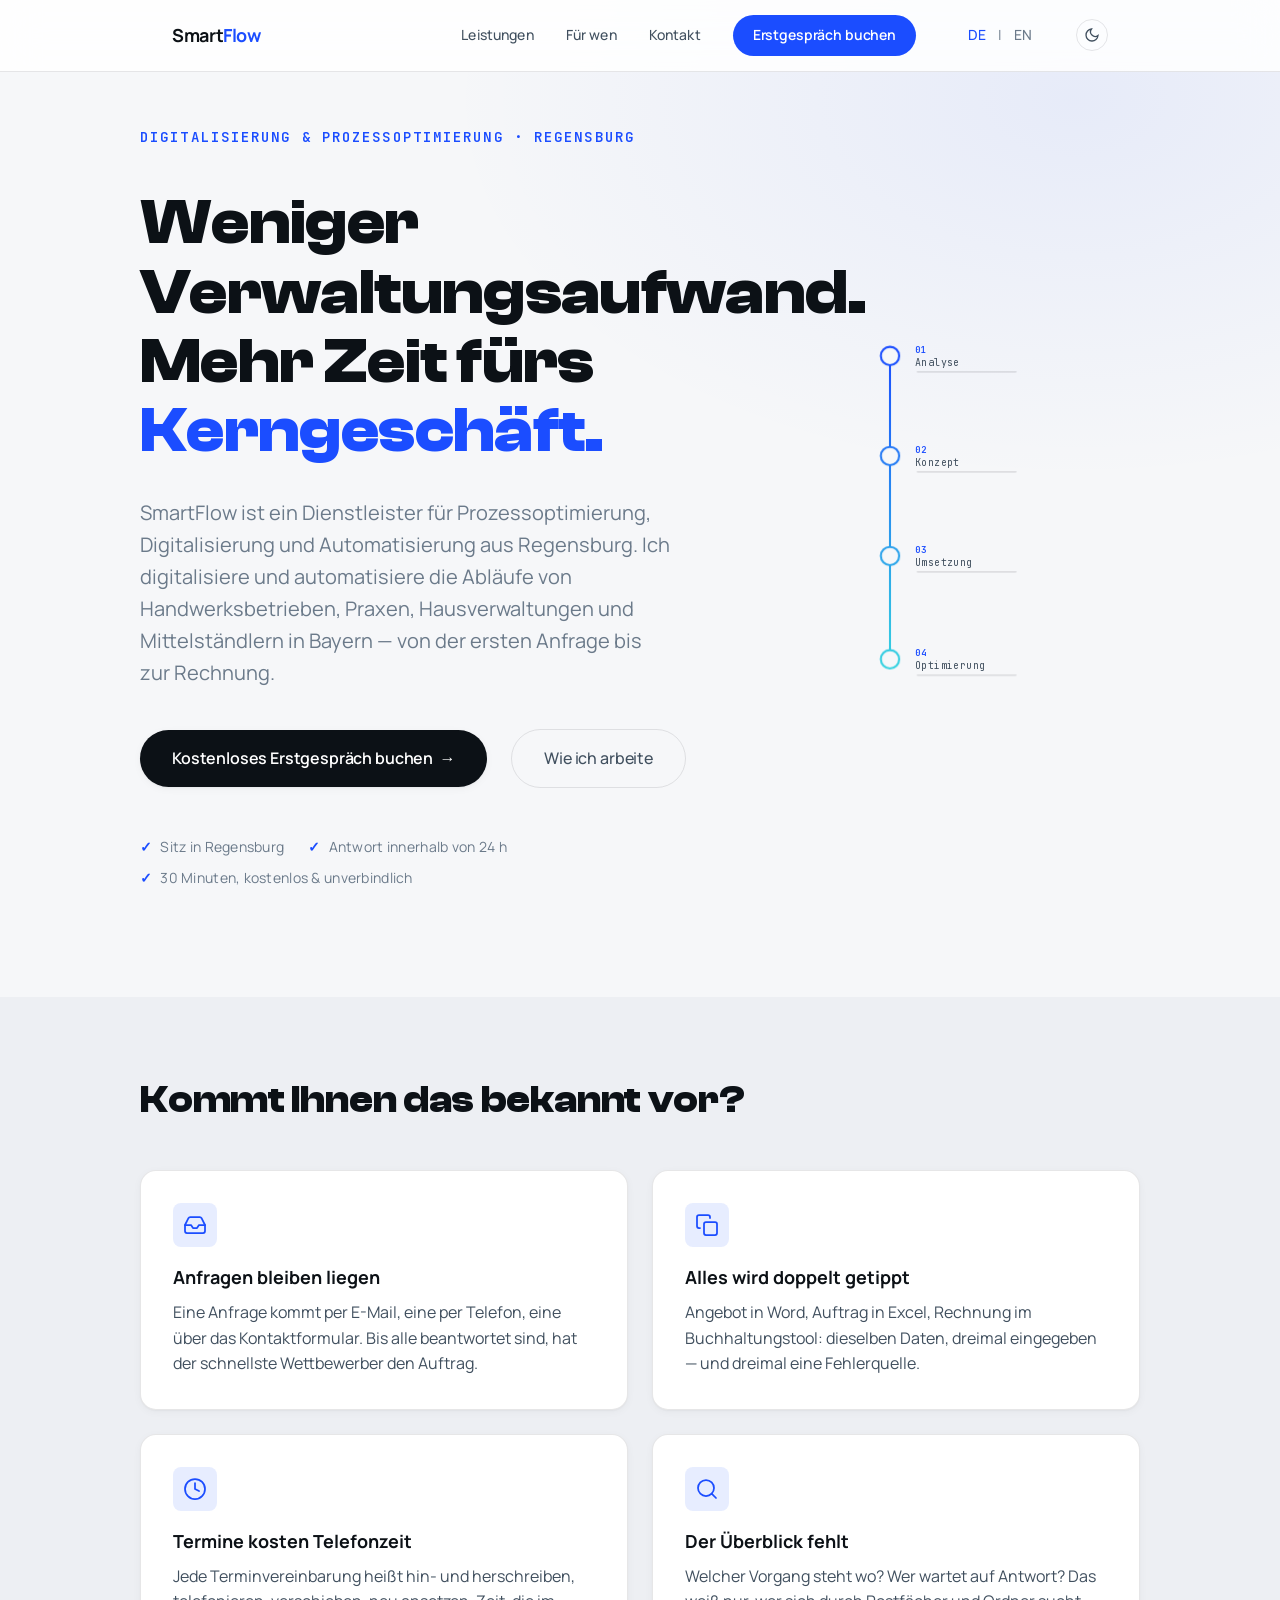
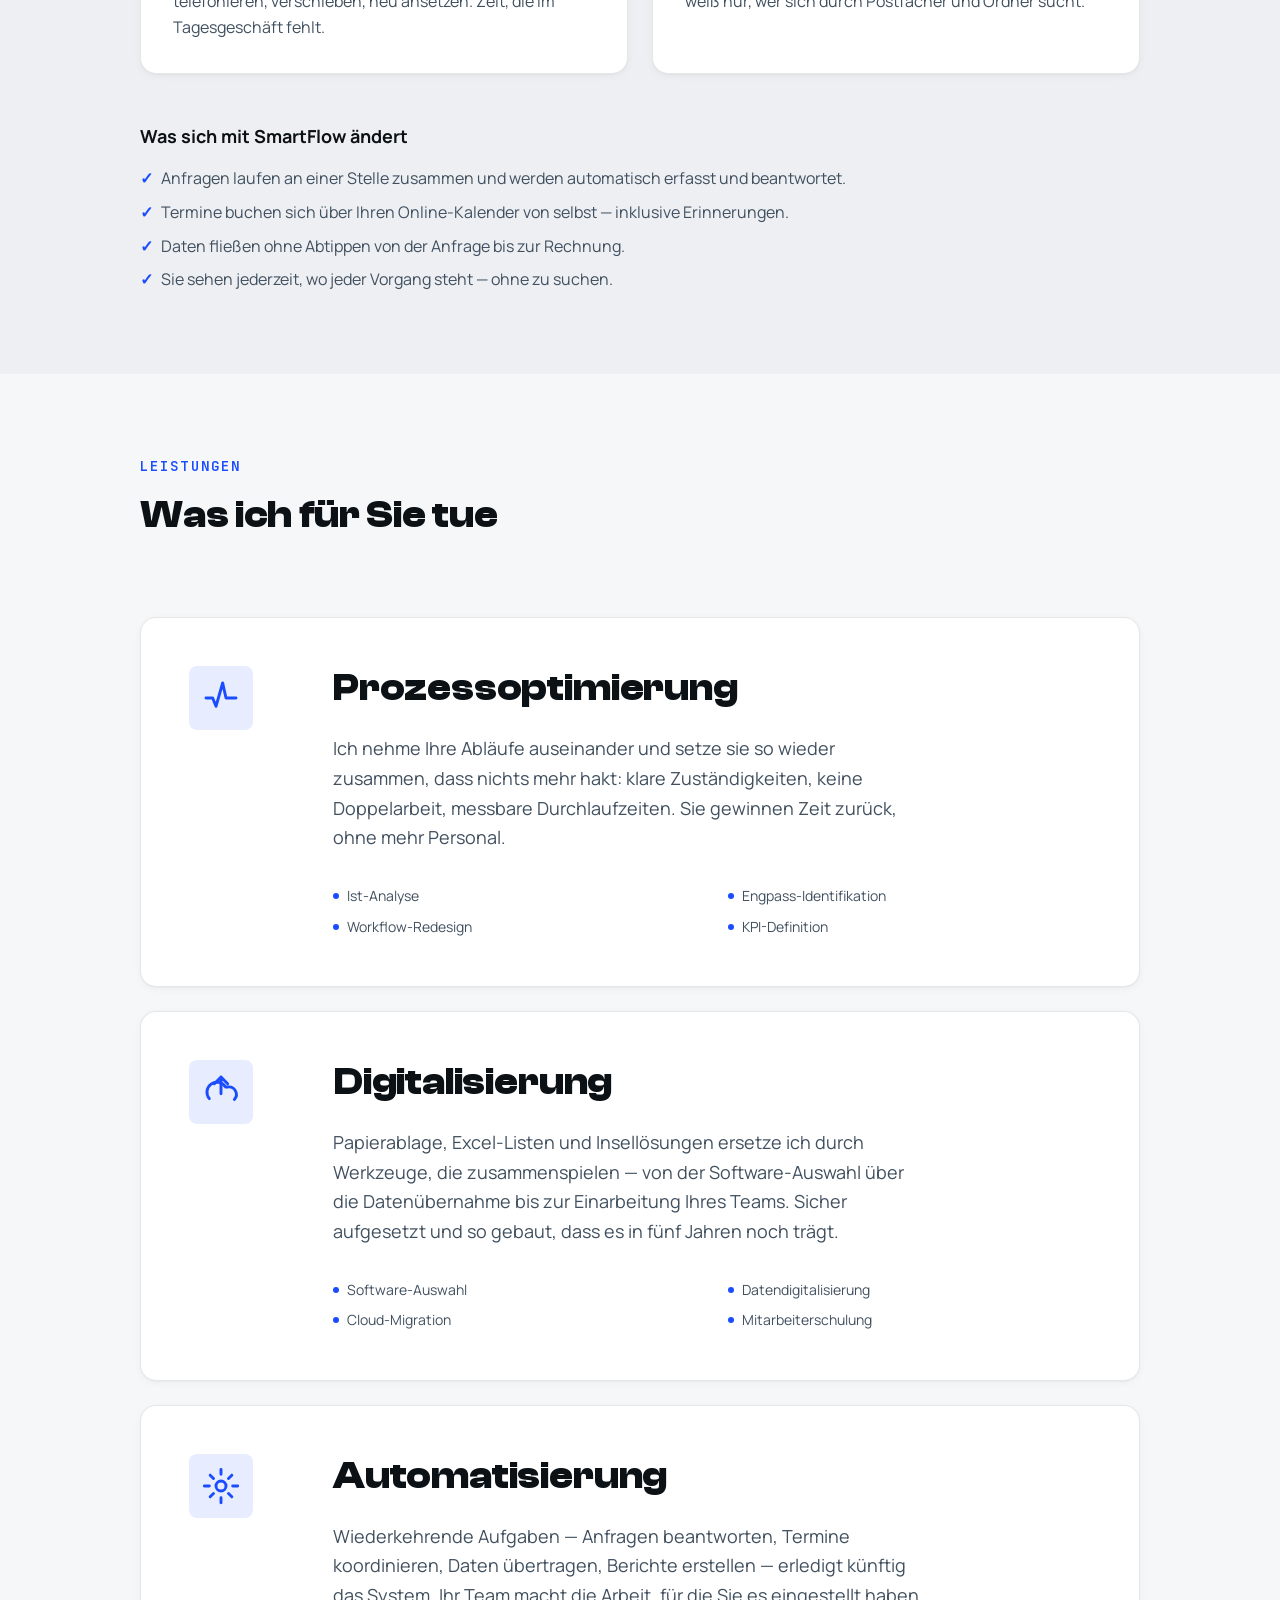
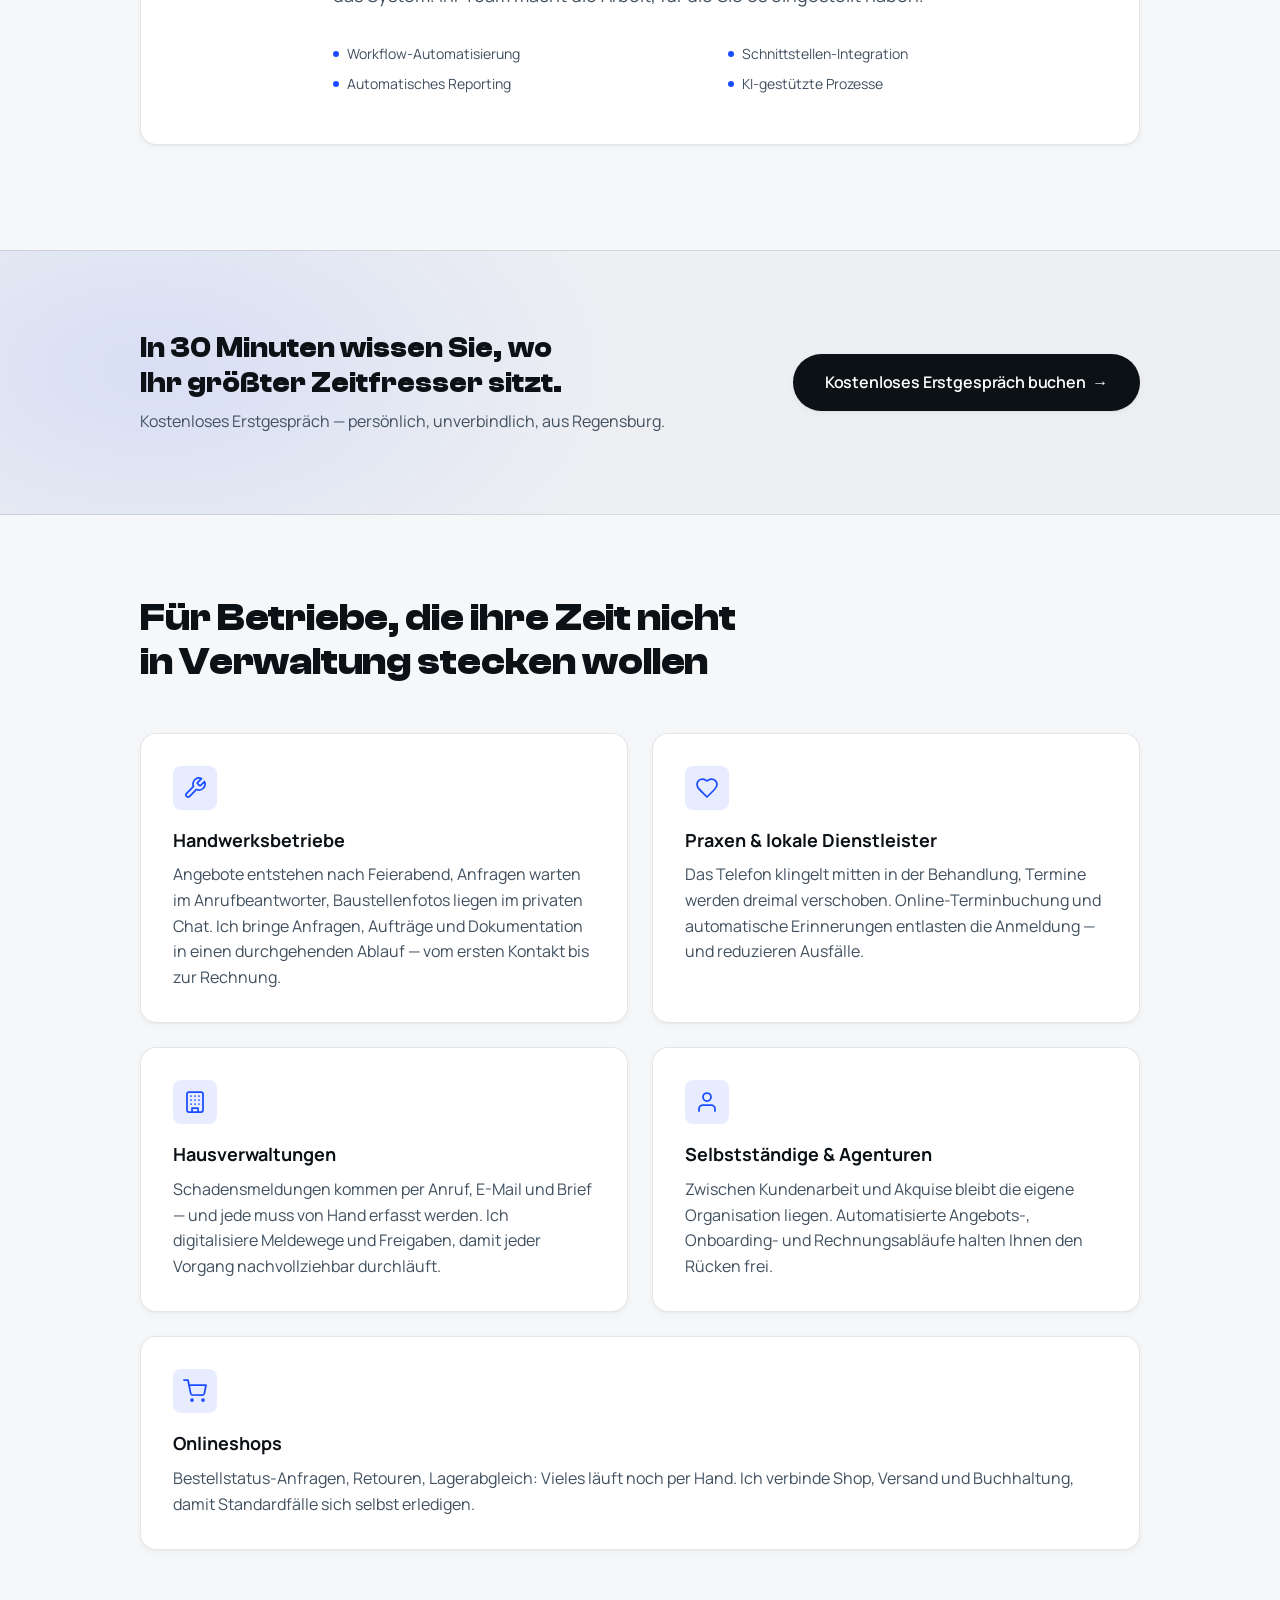
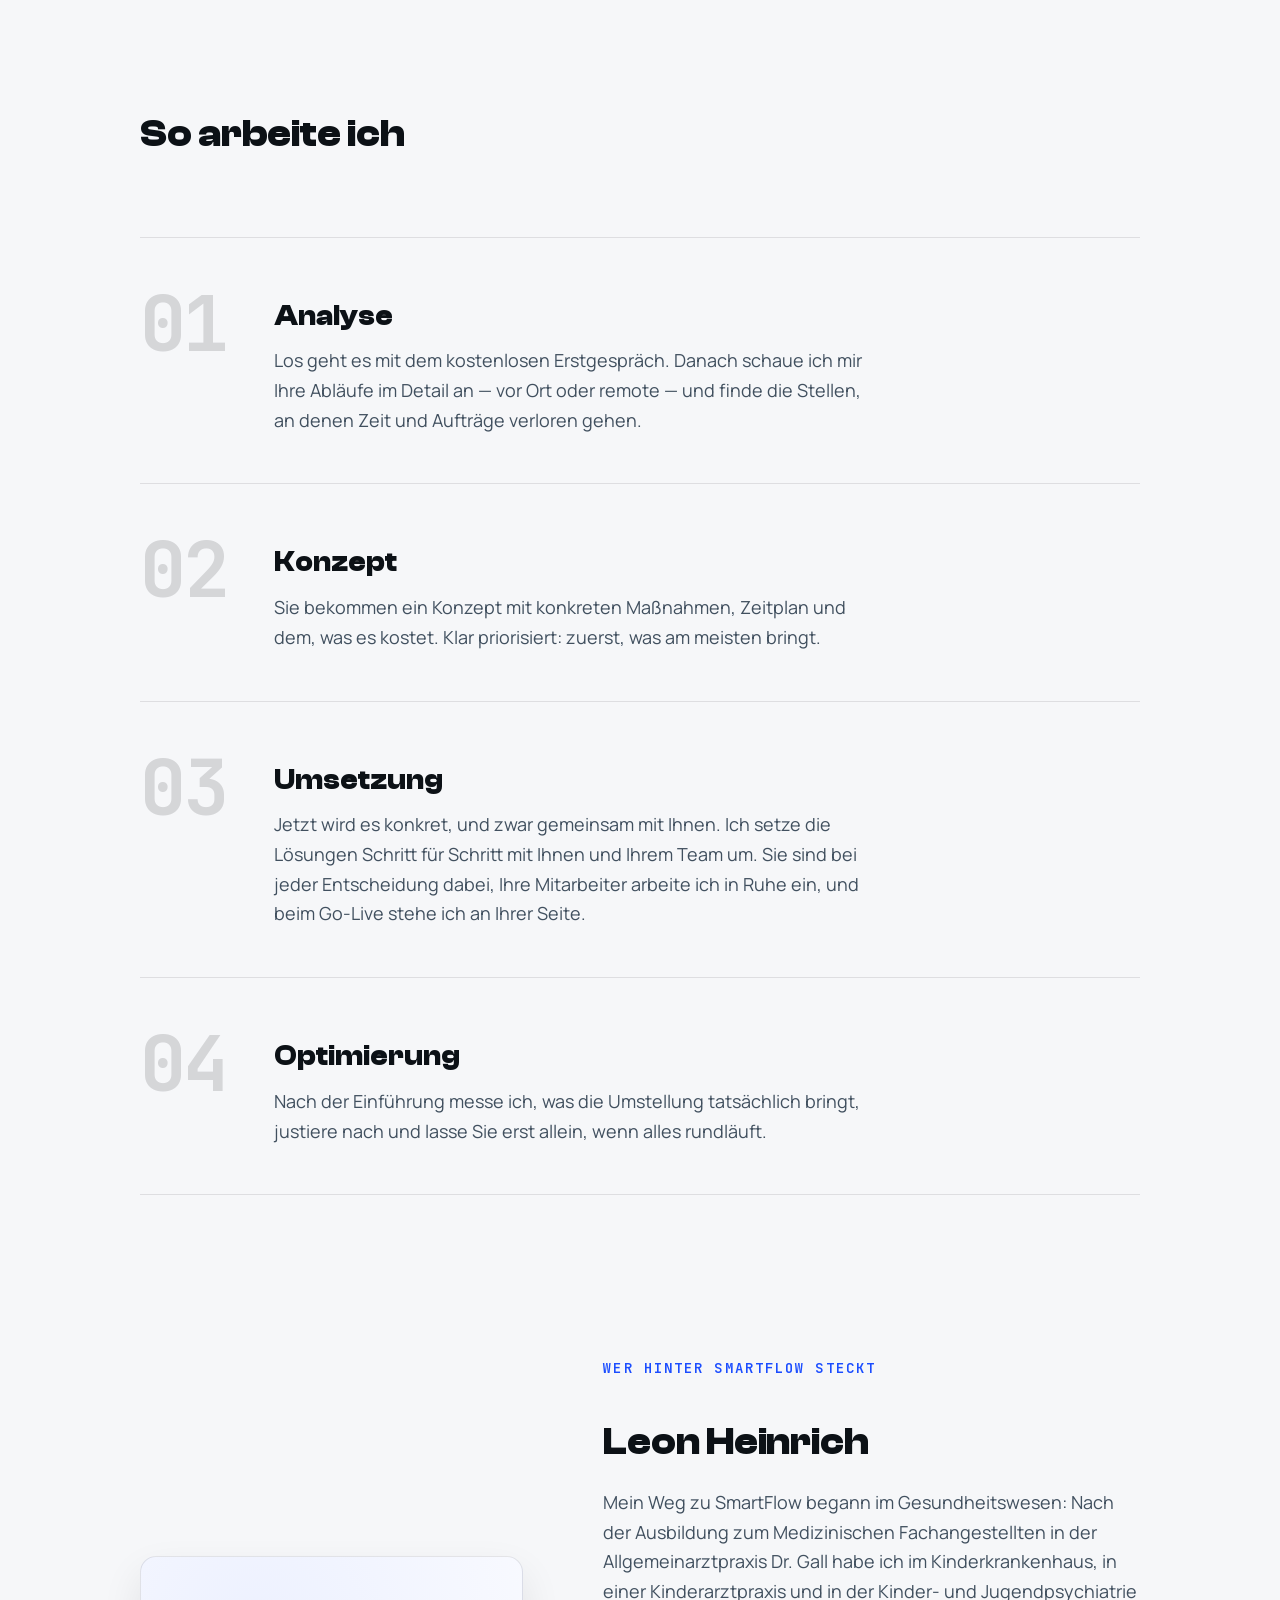
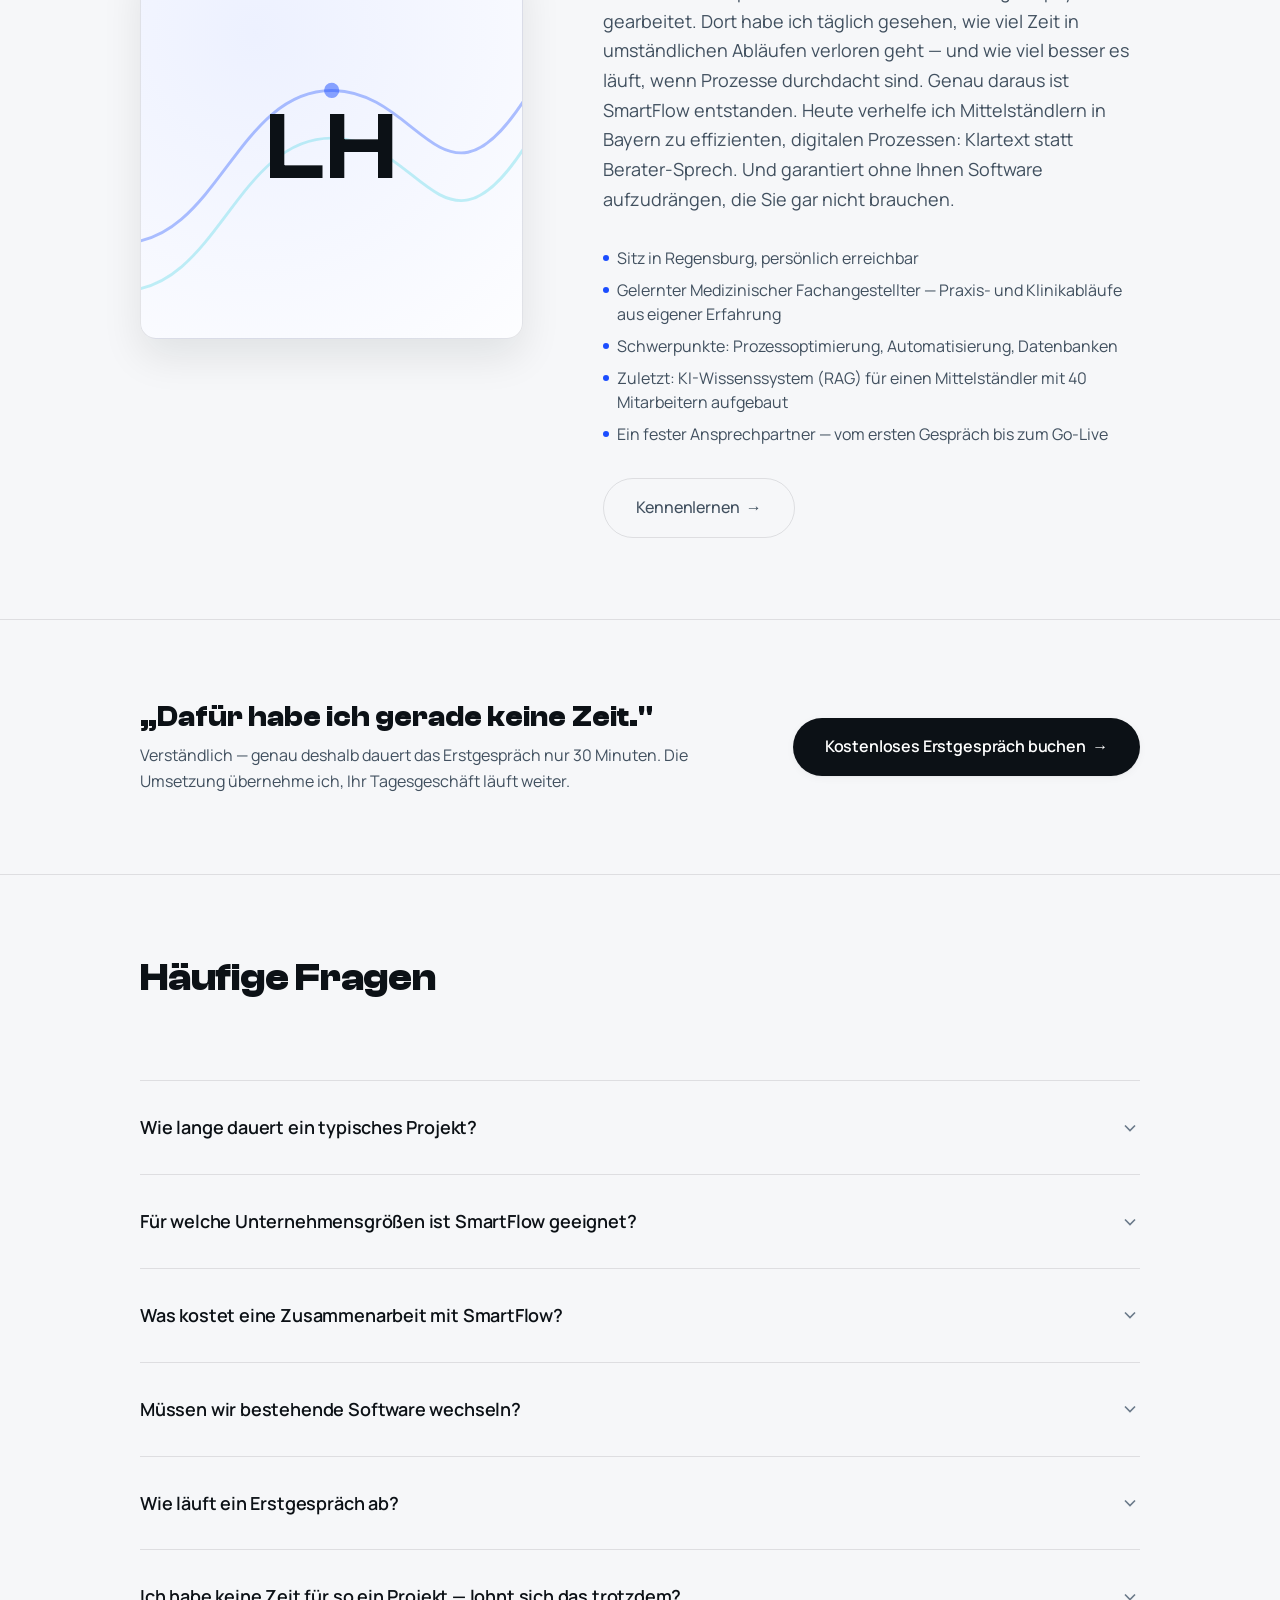
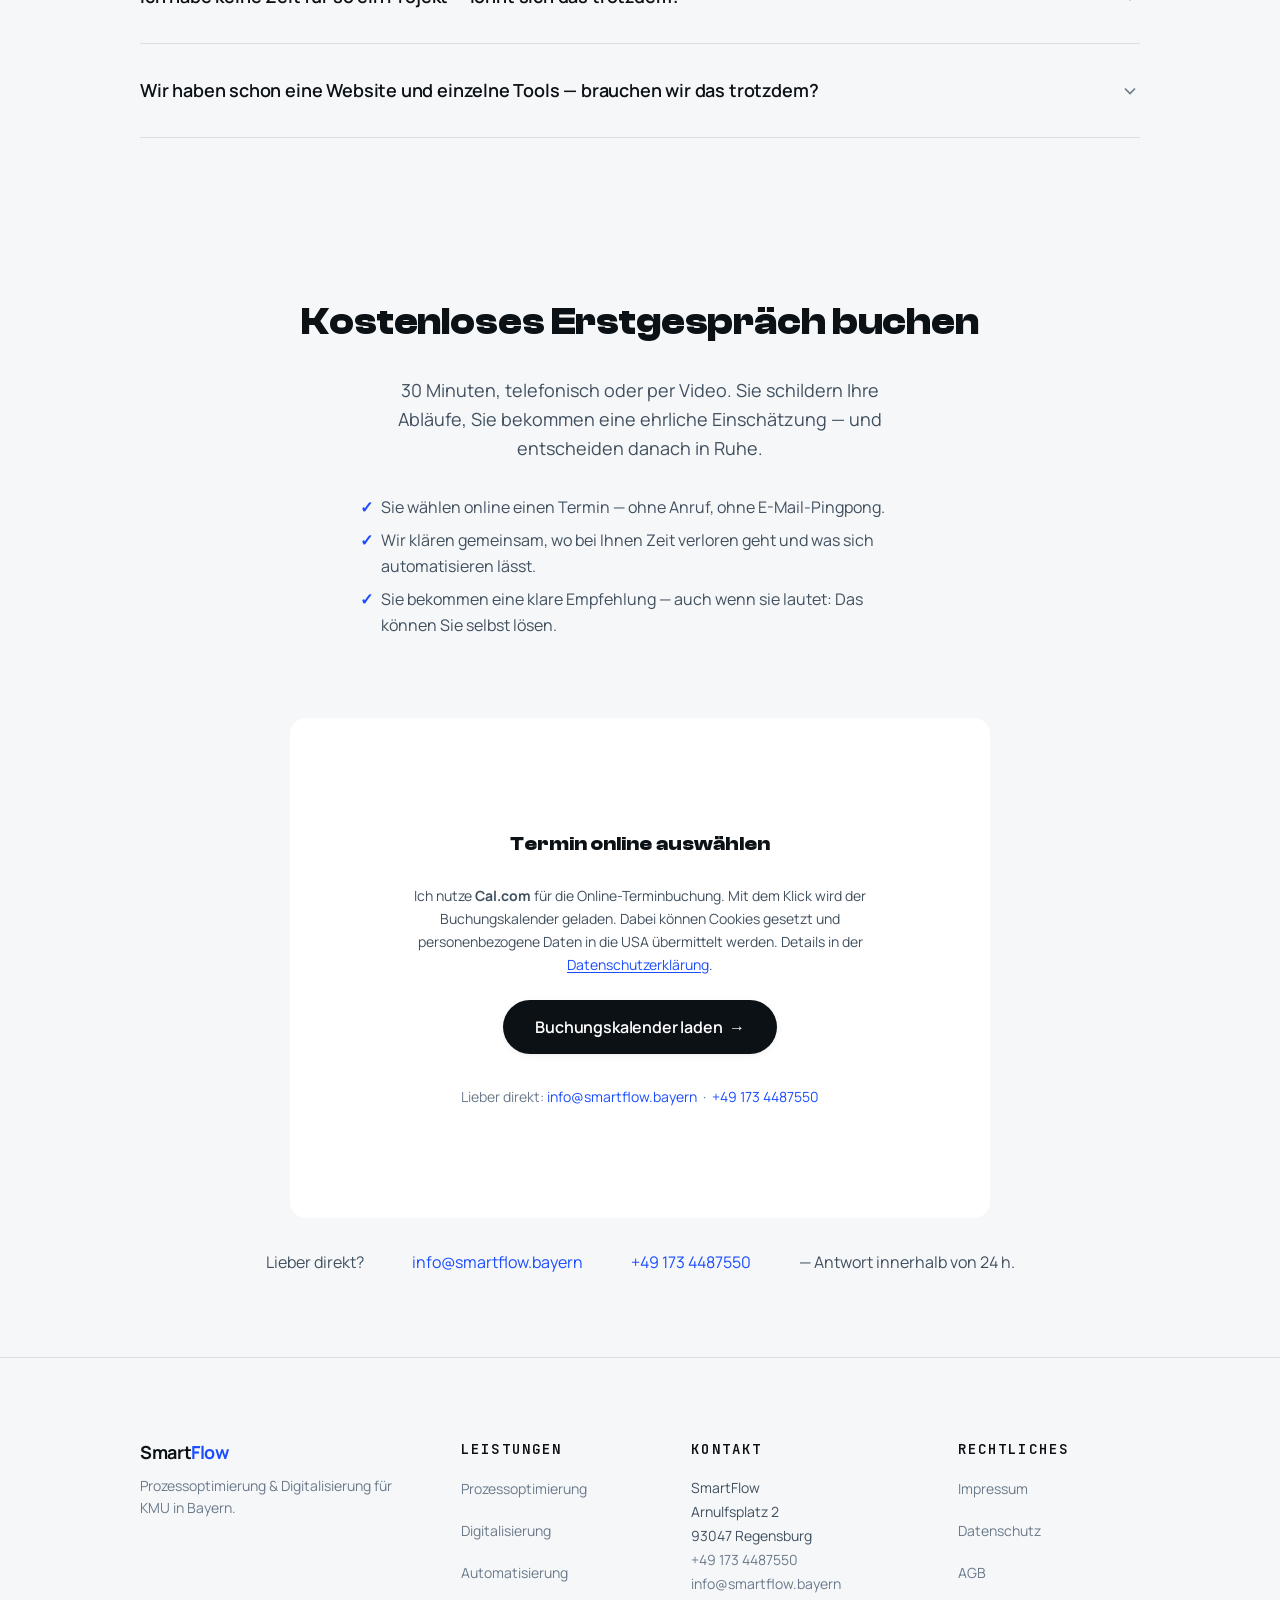
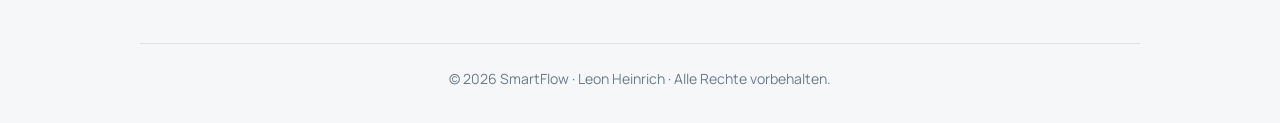
==== commit b18c6e19: "geo(de): Schema-Ausbau, Definitionssatz, echter Werdegang, Ich-Form, Kosten-FAQ - LocalBusiness → @g" ====
--- a/index.html
+++ b/index.html
@@ -39,64 +39,100 @@
 
   <!-- Font preload -->
   <link rel="preload" as="font" type="font/woff2" href="assets/fonts/manrope.woff2" crossorigin />
+  <link rel="preload" as="font" type="font/woff2" href="assets/fonts/clashdisplay.woff2" crossorigin />
 
   <!-- Stylesheet -->
   <link rel="stylesheet" href="css/styles.min.css" />
 
-  <!-- Structured Data: LocalBusiness -->
+  <!-- Structured Data: LocalBusiness, Person, WebSite, WebPage -->
   <script type="application/ld+json">
   {
     "@context": "https://schema.org",
-    "@type": "LocalBusiness",
-    "@id": "https://smartflow.bayern/#organization",
-    "name": "SmartFlow",
-    "alternateName": "SmartFlow Prozessoptimierung",
-    "founder": {
-      "@type": "Person",
-      "name": "Leon Heinrich",
-      "jobTitle": "Inhaber"
-    },
-    "address": {
-      "@type": "PostalAddress",
-      "streetAddress": "Arnulfsplatz 2",
-      "postalCode": "93047",
-      "addressLocality": "Regensburg",
-      "addressRegion": "BY",
-      "addressCountry": "DE"
-    },
-    "geo": {
-      "@type": "GeoCoordinates",
-      "latitude": 49.0169,
-      "longitude": 12.0952
-    },
-    "email": "info@smartflow.bayern",
-    "telephone": "+49 173 4487550",
-    "url": "https://smartflow.bayern/",
-    "image": "https://smartflow.bayern/assets/og-image.jpg",
-    "logo": "https://smartflow.bayern/favicon.svg",
-    "priceRange": "€€",
-    "description": "Prozessoptimierung, Digitalisierung und Automatisierung für KMU in Regensburg und Bayern.",
-    "areaServed": [
-      { "@type": "City", "name": "Regensburg" },
-      { "@type": "City", "name": "Landshut" },
-      { "@type": "City", "name": "Straubing" },
-      { "@type": "City", "name": "Passau" },
-      { "@type": "State", "name": "Bayern" }
-    ],
-    "knowsAbout": [
-      "Prozessoptimierung",
-      "Digitalisierung",
-      "Workflow-Automatisierung",
-      "KI-Integration für KMU",
-      "Cloud-Migration",
-      "Software-Auswahl"
-    ],
-    "openingHoursSpecification": {
-      "@type": "OpeningHoursSpecification",
-      "dayOfWeek": ["Monday", "Tuesday", "Wednesday", "Thursday", "Friday"],
-      "opens": "09:00",
-      "closes": "18:00"
-    }
+    "@graph": [
+      {
+        "@type": ["LocalBusiness", "ProfessionalService"],
+        "@id": "https://smartflow.bayern/#organization",
+        "name": "SmartFlow",
+        "alternateName": "SmartFlow Regensburg",
+        "founder": { "@id": "https://smartflow.bayern/#leon-heinrich" },
+        "address": {
+          "@type": "PostalAddress",
+          "streetAddress": "Arnulfsplatz 2",
+          "postalCode": "93047",
+          "addressLocality": "Regensburg",
+          "addressRegion": "BY",
+          "addressCountry": "DE"
+        },
+        "geo": {
+          "@type": "GeoCoordinates",
+          "latitude": 49.0169,
+          "longitude": 12.0952
+        },
+        "email": "info@smartflow.bayern",
+        "telephone": "+49 173 4487550",
+        "url": "https://smartflow.bayern/",
+        "image": "https://smartflow.bayern/assets/og-image.jpg",
+        "logo": "https://smartflow.bayern/assets/logo.png",
+        "priceRange": "€€",
+        "description": "Prozessoptimierung, Digitalisierung und Automatisierung für KMU in Regensburg und Bayern.",
+        "areaServed": [
+          { "@type": "City", "name": "Regensburg" },
+          { "@type": "City", "name": "Landshut" },
+          { "@type": "City", "name": "Straubing" },
+          { "@type": "City", "name": "Passau" },
+          { "@type": "State", "name": "Bayern" }
+        ],
+        "knowsAbout": [
+          "Prozessoptimierung",
+          "Digitalisierung",
+          "Workflow-Automatisierung",
+          "KI-Integration für KMU",
+          "Cloud-Migration",
+          "Software-Auswahl"
+        ],
+        "openingHoursSpecification": {
+          "@type": "OpeningHoursSpecification",
+          "dayOfWeek": ["Monday", "Tuesday", "Wednesday", "Thursday", "Friday"],
+          "opens": "09:00",
+          "closes": "18:00"
+        }
+      },
+      {
+        "@type": "Person",
+        "@id": "https://smartflow.bayern/#leon-heinrich",
+        "name": "Leon Heinrich",
+        "jobTitle": "Inhaber",
+        "worksFor": { "@id": "https://smartflow.bayern/#organization" },
+        "description": "Gelernter Medizinischer Fachangestellter mit Stationen in Allgemeinarztpraxis, Kinderkrankenhaus, Kinderarztpraxis und Kinder- und Jugendpsychiatrie. Heute optimiert, digitalisiert und automatisiert er als Inhaber von SmartFlow die Prozesse von KMU in Bayern.",
+        "knowsAbout": [
+          "Prozessoptimierung",
+          "Workflow-Automatisierung",
+          "Datenbanken",
+          "KI-Integration für KMU"
+        ]
+      },
+      {
+        "@type": "WebSite",
+        "@id": "https://smartflow.bayern/#website",
+        "url": "https://smartflow.bayern/",
+        "name": "SmartFlow",
+        "publisher": { "@id": "https://smartflow.bayern/#organization" },
+        "inLanguage": ["de", "en"]
+      },
+      {
+        "@type": "WebPage",
+        "@id": "https://smartflow.bayern/#webpage",
+        "url": "https://smartflow.bayern/",
+        "name": "SmartFlow Regensburg | Prozessoptimierung & Digitalisierung",
+        "isPartOf": { "@id": "https://smartflow.bayern/#website" },
+        "about": { "@id": "https://smartflow.bayern/#organization" },
+        "inLanguage": "de",
+        "speakable": {
+          "@type": "SpeakableSpecification",
+          "cssSelector": [".hero-subtitle", ".about-text"]
+        }
+      }
+    ]
   }
   </script>
 
@@ -112,7 +148,7 @@
         "name": "Prozessoptimierung",
         "provider": { "@id": "https://smartflow.bayern/#organization" },
         "areaServed": { "@type": "State", "name": "Bayern" },
-        "description": "Wir nehmen Ihre Abläufe auseinander und setzen sie so wieder zusammen, dass nichts mehr hakt: klare Zuständigkeiten, keine Doppelarbeit, messbare Durchlaufzeiten. Sie gewinnen Zeit zurück, ohne mehr Personal.",
+        "description": "Ich nehme Ihre Abläufe auseinander und setze sie so wieder zusammen, dass nichts mehr hakt: klare Zuständigkeiten, keine Doppelarbeit, messbare Durchlaufzeiten. Sie gewinnen Zeit zurück, ohne mehr Personal.",
         "offers": {
           "@type": "Offer",
           "price": "0",
@@ -127,7 +163,7 @@
         "name": "Digitalisierung",
         "provider": { "@id": "https://smartflow.bayern/#organization" },
         "areaServed": { "@type": "State", "name": "Bayern" },
-        "description": "Papierablage, Excel-Listen und Insellösungen ersetzen wir durch Werkzeuge, die zusammenspielen — von der Software-Auswahl über die Datenübernahme bis zur Einarbeitung Ihres Teams. Sicher aufgesetzt und so gebaut, dass es in fünf Jahren noch trägt.",
+        "description": "Papierablage, Excel-Listen und Insellösungen ersetze ich durch Werkzeuge, die zusammenspielen — von der Software-Auswahl über die Datenübernahme bis zur Einarbeitung Ihres Teams. Sicher aufgesetzt und so gebaut, dass es in fünf Jahren noch trägt.",
         "offers": {
           "@type": "Offer",
           "price": "0",
@@ -173,7 +209,7 @@
         "name": "Für welche Unternehmensgrößen ist SmartFlow geeignet?",
         "acceptedAnswer": {
           "@type": "Answer",
-          "text": "Wir sind genau auf mittelständische und kleinere Betriebe spezialisiert, vom Handwerker mit 3 Mitarbeitern bis zum etablierten regionalen Unternehmen. Unsere Lösungen sind passgenau für diese Größe gemacht und bleiben dabei bezahlbar."
+          "text": "Ich bin genau auf mittelständische und kleinere Betriebe spezialisiert, vom Handwerker mit 3 Mitarbeitern bis zum etablierten regionalen Unternehmen. Meine Lösungen sind passgenau für diese Größe gemacht und bleiben dabei bezahlbar."
         }
       },
       {
@@ -181,7 +217,7 @@
         "name": "Was kostet eine Zusammenarbeit mit SmartFlow?",
         "acceptedAnswer": {
           "@type": "Answer",
-          "text": "Das Erstgespräch ist kostenlos und unverbindlich. In 30 Minuten können wir einschätzen, welchen Aufwand Sie erwarten und welchen ROI Sie realistisch erzielen können."
+          "text": "Das Erstgespräch ist kostenlos und unverbindlich. Was eine Zusammenarbeit danach kostet, hängt vom Umfang ab: wie viele Prozesse betroffen sind, ob bestehende Software angebunden oder neue eingeführt wird und wie viel Einarbeitung Ihr Team braucht. Nach der Analyse erhalten Sie ein Festpreisangebot — Sie wissen also vor der Umsetzung, was auf Sie zukommt. Kleinere Automatisierungen sind entsprechend günstiger als komplette Digitalisierungsprojekte."
         }
       },
       {
@@ -189,7 +225,7 @@
         "name": "Müssen wir bestehende Software wechseln?",
         "acceptedAnswer": {
           "@type": "Answer",
-          "text": "Nicht unbedingt. Wir analysieren zunächst, ob Ihre bestehenden Tools optimal genutzt werden können. Oft lassen sich durch bessere Konfiguration oder Schnittstellen große Verbesserungen erzielen, ohne komplett neue Software einzuführen."
+          "text": "Nicht unbedingt. Ich analysiere zunächst, ob Ihre bestehenden Tools optimal genutzt werden können. Oft lassen sich durch bessere Konfiguration oder Schnittstellen große Verbesserungen erzielen, ohne komplett neue Software einzuführen."
         }
       },
       {
@@ -197,7 +233,7 @@
         "name": "Wie läuft ein Erstgespräch ab?",
         "acceptedAnswer": {
           "@type": "Answer",
-          "text": "Ganz entspannt und ohne Verkaufsdruck. In rund 30 Minuten (telefonisch oder per Video) erzählen Sie mir, wo bei Ihnen gerade der Schuh drückt und was Sie erreichen möchten. Ich höre zu, stelle ein paar gezielte Fragen und sage Ihnen dann ehrlich, ob und wie ich Ihnen weiterhelfen kann. Sie gehen mit einer klaren Einschätzung aus dem Gespräch, ganz gleich, ob wir danach zusammenarbeiten oder nicht."
+          "text": "Ganz entspannt und ohne Verkaufsdruck. In rund 30 Minuten (telefonisch oder per Video) erzählen Sie mir einfach, wo bei Ihnen gerade der Schuh drückt und was Sie erreichen möchten. Ich höre zu, stelle ein paar gezielte Fragen und sage Ihnen dann ehrlich, ob und wie ich Ihnen weiterhelfen kann. Sie gehen mit einer klaren Einschätzung aus dem Gespräch, ganz gleich, ob wir danach zusammenarbeiten oder nicht."
         }
       },
       {
@@ -205,7 +241,7 @@
         "name": "Ich habe keine Zeit für so ein Projekt — lohnt sich das trotzdem?",
         "acceptedAnswer": {
           "@type": "Answer",
-          "text": "Gerade dann. Wir planen die Einführung so, dass Ihr Tagesgeschäft weiterläuft: Vorbereitung und Umsetzung übernehmen wir, Sie treffen die Entscheidungen. Ihr Zeiteinsatz ist planbar und überschaubar — und die Zeitfresser, die Sie heute bremsen, sind danach weg."
+          "text": "Gerade dann. Ich plane die Einführung so, dass Ihr Tagesgeschäft weiterläuft: Vorbereitung und Umsetzung übernehme ich, Sie treffen die Entscheidungen. Ihr Zeiteinsatz ist planbar und überschaubar — und die Zeitfresser, die Sie heute bremsen, sind danach weg."
         }
       },
       {
@@ -213,7 +249,7 @@
         "name": "Wir haben schon eine Website und einzelne Tools — brauchen wir das trotzdem?",
         "acceptedAnswer": {
           "@type": "Answer",
-          "text": "Eine Website und einzelne Tools sind der Anfang. Entscheidend ist, ob sie zusammenspielen: Wenn Anfragen von der Website von Hand in Excel übertragen werden oder Termine weiter übers Telefon laufen, verschenken Sie den größten Teil des Nutzens. Genau diese Verbindungen bauen wir."
+          "text": "Eine Website und einzelne Tools sind der Anfang. Entscheidend ist, ob sie zusammenspielen: Wenn Anfragen von der Website von Hand in Excel übertragen werden oder Termine weiter übers Telefon laufen, verschenken Sie den größten Teil des Nutzens. Genau diese Verbindungen baue ich."
         }
       }
     ]
@@ -285,13 +321,14 @@
             <span class="accent">Kerngeschäft.</span>
           </h1>
           <p class="hero-subtitle">
-            Wir digitalisieren und automatisieren die Abläufe von Handwerksbetrieben,
-            Praxen, Hausverwaltungen und Mittelständlern in Bayern — von der ersten
-            Anfrage bis zur Rechnung.
+            SmartFlow ist ein Dienstleister für Prozessoptimierung, Digitalisierung
+            und Automatisierung aus Regensburg. Ich digitalisiere und automatisiere
+            die Abläufe von Handwerksbetrieben, Praxen, Hausverwaltungen und
+            Mittelständlern in Bayern — von der ersten Anfrage bis zur Rechnung.
           </p>
           <div class="hero-actions">
             <a href="#contact" class="btn-cta">Kostenloses Erstgespräch buchen <span class="btn-arrow" aria-hidden="true">&rarr;</span></a>
-            <a href="#process" class="btn-secondary">Wie wir arbeiten</a>
+            <a href="#process" class="btn-secondary">Wie ich arbeite</a>
           </div>
           <ul class="hero-trust" role="list">
             <li>Sitz in Regensburg</li>
@@ -408,7 +445,7 @@
       <div class="services-container">
         <div class="services-header fade-in">
           <p class="section-label">Leistungen</p>
-          <h2 class="section-title">Was wir für Sie tun</h2>
+          <h2 class="section-title">Was ich für Sie tue</h2>
         </div>
 
         <!-- Service 01: Prozessoptimierung -->
@@ -422,7 +459,7 @@
             <div class="service-body">
               <h3 class="service-title">Prozessoptimierung</h3>
               <p class="service-description">
-                Wir nehmen Ihre Abläufe auseinander und setzen sie so wieder zusammen, dass nichts mehr hakt: klare Zuständigkeiten, keine Doppelarbeit, messbare Durchlaufzeiten. Sie gewinnen Zeit zurück, ohne mehr Personal.
+                Ich nehme Ihre Abläufe auseinander und setze sie so wieder zusammen, dass nichts mehr hakt: klare Zuständigkeiten, keine Doppelarbeit, messbare Durchlaufzeiten. Sie gewinnen Zeit zurück, ohne mehr Personal.
               </p>
               <ul class="service-features">
                 <li class="service-feature">Ist-Analyse</li>
@@ -445,7 +482,7 @@
             <div class="service-body">
               <h3 class="service-title">Digitalisierung</h3>
               <p class="service-description">
-                Papierablage, Excel-Listen und Insellösungen ersetzen wir durch Werkzeuge, die zusammenspielen — von der Software-Auswahl über die Datenübernahme bis zur Einarbeitung Ihres Teams. Sicher aufgesetzt und so gebaut, dass es in fünf Jahren noch trägt.
+                Papierablage, Excel-Listen und Insellösungen ersetze ich durch Werkzeuge, die zusammenspielen — von der Software-Auswahl über die Datenübernahme bis zur Einarbeitung Ihres Teams. Sicher aufgesetzt und so gebaut, dass es in fünf Jahren noch trägt.
               </p>
               <ul class="service-features">
                 <li class="service-feature">Software-Auswahl</li>
@@ -509,7 +546,7 @@
               <svg width="24" height="24" viewBox="0 0 24 24" fill="none" stroke="currentColor" stroke-width="1.75" stroke-linecap="round" stroke-linejoin="round"><path d="M14.7 6.3a1 1 0 0 0 0 1.4l1.6 1.6a1 1 0 0 0 1.4 0l3.77-3.77a6 6 0 0 1-7.94 7.94l-6.91 6.91a2.12 2.12 0 0 1-3-3l6.91-6.91a6 6 0 0 1 7.94-7.94l-3.76 3.76z"/></svg>
             </span>
             <h3 class="tile-title">Handwerksbetriebe</h3>
-            <p class="tile-text">Angebote entstehen nach Feierabend, Anfragen warten im Anrufbeantworter, Baustellenfotos liegen im privaten Chat. Wir bringen Anfragen, Aufträge und Dokumentation in einen durchgehenden Ablauf — vom ersten Kontakt bis zur Rechnung.</p>
+            <p class="tile-text">Angebote entstehen nach Feierabend, Anfragen warten im Anrufbeantworter, Baustellenfotos liegen im privaten Chat. Ich bringe Anfragen, Aufträge und Dokumentation in einen durchgehenden Ablauf — vom ersten Kontakt bis zur Rechnung.</p>
           </div>
 
           <div class="tile fade-in">
@@ -525,7 +562,7 @@
               <svg width="24" height="24" viewBox="0 0 24 24" fill="none" stroke="currentColor" stroke-width="1.75" stroke-linecap="round" stroke-linejoin="round"><rect x="4" y="2" width="16" height="20" rx="2"/><path d="M9 22v-4h6v4"/><path d="M8 6h.01M16 6h.01M12 6h.01M8 10h.01M16 10h.01M12 10h.01M8 14h.01M16 14h.01M12 14h.01"/></svg>
             </span>
             <h3 class="tile-title">Hausverwaltungen</h3>
-            <p class="tile-text">Schadensmeldungen kommen per Anruf, E-Mail und Brief — und jede muss von Hand erfasst werden. Wir digitalisieren Meldewege und Freigaben, damit jeder Vorgang nachvollziehbar durchläuft.</p>
+            <p class="tile-text">Schadensmeldungen kommen per Anruf, E-Mail und Brief — und jede muss von Hand erfasst werden. Ich digitalisiere Meldewege und Freigaben, damit jeder Vorgang nachvollziehbar durchläuft.</p>
           </div>
 
           <div class="tile fade-in">
@@ -541,7 +578,7 @@
               <svg width="24" height="24" viewBox="0 0 24 24" fill="none" stroke="currentColor" stroke-width="1.75" stroke-linecap="round" stroke-linejoin="round"><circle cx="9" cy="21" r="1"/><circle cx="20" cy="21" r="1"/><path d="M1 1h4l2.68 13.39a2 2 0 0 0 2 1.61h9.72a2 2 0 0 0 2-1.61L23 6H6"/></svg>
             </span>
             <h3 class="tile-title">Onlineshops</h3>
-            <p class="tile-text">Bestellstatus-Anfragen, Retouren, Lagerabgleich: Vieles läuft noch per Hand. Wir verbinden Shop, Versand und Buchhaltung, damit Standardfälle sich selbst erledigen.</p>
+            <p class="tile-text">Bestellstatus-Anfragen, Retouren, Lagerabgleich: Vieles läuft noch per Hand. Ich verbinde Shop, Versand und Buchhaltung, damit Standardfälle sich selbst erledigen.</p>
           </div>
         </div>
       </div>
@@ -554,7 +591,7 @@
       <div class="process-container">
 
         <div class="process-header fade-in">
-          <h2 class="section-title">So arbeiten wir</h2>
+          <h2 class="section-title">So arbeite ich</h2>
         </div>
 
         <div class="process-steps">
@@ -563,7 +600,7 @@
             <span class="process-number">01</span>
             <div class="process-body">
               <h3 class="process-title">Analyse</h3>
-              <p class="process-description">Los geht es mit dem kostenlosen Erstgespräch. Danach schauen wir uns Ihre Abläufe im Detail an — vor Ort oder remote — und finden die Stellen, an denen Zeit und Aufträge verloren gehen.</p>
+              <p class="process-description">Los geht es mit dem kostenlosen Erstgespräch. Danach schaue ich mir Ihre Abläufe im Detail an — vor Ort oder remote — und finde die Stellen, an denen Zeit und Aufträge verloren gehen.</p>
             </div>
           </div>
 
@@ -579,7 +616,7 @@
             <span class="process-number">03</span>
             <div class="process-body">
               <h3 class="process-title">Umsetzung</h3>
-              <p class="process-description">Jetzt wird es konkret, und zwar gemeinsam mit Ihnen. Wir setzen die Lösungen Schritt für Schritt mit Ihnen und Ihrem Team um. Sie sind bei jeder Entscheidung dabei, Ihre Mitarbeiter arbeiten wir in Ruhe ein, und beim Go-Live stehen wir an Ihrer Seite.</p>
+              <p class="process-description">Jetzt wird es konkret, und zwar gemeinsam mit Ihnen. Ich setze die Lösungen Schritt für Schritt mit Ihnen und Ihrem Team um. Sie sind bei jeder Entscheidung dabei, Ihre Mitarbeiter arbeite ich in Ruhe ein, und beim Go-Live stehe ich an Ihrer Seite.</p>
             </div>
           </div>
 
@@ -587,7 +624,7 @@
             <span class="process-number">04</span>
             <div class="process-body">
               <h3 class="process-title">Optimierung</h3>
-              <p class="process-description">Nach der Einführung messen wir, was die Umstellung tatsächlich bringt, justieren nach und lassen Sie erst allein, wenn alles rundläuft.</p>
+              <p class="process-description">Nach der Einführung messe ich, was die Umstellung tatsächlich bringt, justiere nach und lasse Sie erst allein, wenn alles rundläuft.</p>
             </div>
           </div>
 
@@ -617,14 +654,21 @@
             <p class="section-label">Wer hinter SmartFlow steckt</p>
             <h2 class="section-title">Leon Heinrich</h2>
             <p class="about-text">
-              <!-- TODO: Echten Werdegang einsetzen. Vorlage als Startpunkt. -->
-              Mein Antrieb ist ganz einfach: Ich möchte Mittelständlern in Bayern zu
-              effizienten, digitalen Prozessen verhelfen. Klartext statt Berater-Sprech.
-              Und garantiert ohne Ihnen Software aufzudrängen, die Sie gar nicht brauchen.
+              Mein Weg zu SmartFlow begann im Gesundheitswesen: Nach der Ausbildung zum
+              Medizinischen Fachangestellten in der Allgemeinarztpraxis Dr. Gall habe ich
+              im Kinderkrankenhaus, in einer Kinderarztpraxis und in der Kinder- und
+              Jugendpsychiatrie gearbeitet. Dort habe ich täglich gesehen, wie viel Zeit
+              in umständlichen Abläufen verloren geht — und wie viel besser es läuft,
+              wenn Prozesse durchdacht sind. Genau daraus ist SmartFlow entstanden.
+              Heute verhelfe ich Mittelständlern in Bayern zu effizienten, digitalen
+              Prozessen: Klartext statt Berater-Sprech. Und garantiert ohne Ihnen
+              Software aufzudrängen, die Sie gar nicht brauchen.
             </p>
             <ul class="about-credentials">
               <li>Sitz in Regensburg, persönlich erreichbar</li>
-              <li>Erfahrung in Hausverwaltung, Gesundheitswesen und Handwerk</li>
+              <li>Gelernter Medizinischer Fachangestellter — Praxis- und Klinikabläufe aus eigener Erfahrung</li>
+              <li>Schwerpunkte: Prozessoptimierung, Automatisierung, Datenbanken</li>
+              <li>Zuletzt: KI-Wissenssystem (RAG) für einen Mittelständler mit 40 Mitarbeitern aufgebaut</li>
               <li>Ein fester Ansprechpartner — vom ersten Gespräch bis zum Go-Live</li>
             </ul>
             <a href="#contact" class="btn-secondary about-cta">Kennenlernen <span class="btn-arrow" aria-hidden="true">&rarr;</span></a>
@@ -638,7 +682,7 @@
       <div class="cta-banner-inner">
         <div class="cta-banner-text">
           <h2 class="cta-banner-title">„Dafür habe ich gerade keine Zeit."</h2>
-          <p class="cta-banner-sub">Verständlich — genau deshalb dauert das Erstgespräch nur 30 Minuten. Die Umsetzung übernehmen wir, Ihr Tagesgeschäft läuft weiter.</p>
+          <p class="cta-banner-sub">Verständlich — genau deshalb dauert das Erstgespräch nur 30 Minuten. Die Umsetzung übernehme ich, Ihr Tagesgeschäft läuft weiter.</p>
         </div>
         <a href="#contact" class="btn-cta">Kostenloses Erstgespräch buchen <span class="btn-arrow" aria-hidden="true">&rarr;</span></a>
       </div>
@@ -672,7 +716,7 @@
               <svg class="faq-chevron" width="20" height="20" viewBox="0 0 24 24" fill="none" stroke="currentColor" stroke-width="2"><path d="m6 9 6 6 6-6"/></svg>
             </summary>
             <div class="faq-answer">
-              <p>Wir sind genau auf mittelständische und kleinere Betriebe spezialisiert, vom Handwerker mit 3 Mitarbeitern bis zum etablierten regionalen Unternehmen. Unsere Lösungen sind passgenau für diese Größe gemacht und bleiben dabei bezahlbar.</p>
+              <p>Ich bin genau auf mittelständische und kleinere Betriebe spezialisiert, vom Handwerker mit 3 Mitarbeitern bis zum etablierten regionalen Unternehmen. Meine Lösungen sind passgenau für diese Größe gemacht und bleiben dabei bezahlbar.</p>
             </div>
           </details>
 
@@ -682,7 +726,7 @@
               <svg class="faq-chevron" width="20" height="20" viewBox="0 0 24 24" fill="none" stroke="currentColor" stroke-width="2"><path d="m6 9 6 6 6-6"/></svg>
             </summary>
             <div class="faq-answer">
-              <p>Das Erstgespräch ist kostenlos und unverbindlich. In 30 Minuten können wir einschätzen, welchen Aufwand Sie erwarten und welchen ROI Sie realistisch erzielen können.</p>
+              <p>Das Erstgespräch ist kostenlos und unverbindlich. Was eine Zusammenarbeit danach kostet, hängt vom Umfang ab: wie viele Prozesse betroffen sind, ob bestehende Software angebunden oder neue eingeführt wird und wie viel Einarbeitung Ihr Team braucht. Nach der Analyse erhalten Sie ein Festpreisangebot — Sie wissen also vor der Umsetzung, was auf Sie zukommt. Kleinere Automatisierungen sind entsprechend günstiger als komplette Digitalisierungsprojekte.</p>
             </div>
           </details>
 
@@ -692,7 +736,7 @@
               <svg class="faq-chevron" width="20" height="20" viewBox="0 0 24 24" fill="none" stroke="currentColor" stroke-width="2"><path d="m6 9 6 6 6-6"/></svg>
             </summary>
             <div class="faq-answer">
-              <p>Nicht unbedingt. Wir analysieren zunächst, ob Ihre bestehenden Tools optimal genutzt werden können. Oft lassen sich durch bessere Konfiguration oder Schnittstellen große Verbesserungen erzielen, ohne komplett neue Software einzuführen.</p>
+              <p>Nicht unbedingt. Ich analysiere zunächst, ob Ihre bestehenden Tools optimal genutzt werden können. Oft lassen sich durch bessere Konfiguration oder Schnittstellen große Verbesserungen erzielen, ohne komplett neue Software einzuführen.</p>
             </div>
           </details>
 
@@ -712,7 +756,7 @@
               <svg class="faq-chevron" width="20" height="20" viewBox="0 0 24 24" fill="none" stroke="currentColor" stroke-width="2"><path d="m6 9 6 6 6-6"/></svg>
             </summary>
             <div class="faq-answer">
-              <p>Gerade dann. Wir planen die Einführung so, dass Ihr Tagesgeschäft weiterläuft: Vorbereitung und Umsetzung übernehmen wir, Sie treffen die Entscheidungen. Ihr Zeiteinsatz ist planbar und überschaubar — und die Zeitfresser, die Sie heute bremsen, sind danach weg.</p>
+              <p>Gerade dann. Ich plane die Einführung so, dass Ihr Tagesgeschäft weiterläuft: Vorbereitung und Umsetzung übernehme ich, Sie treffen die Entscheidungen. Ihr Zeiteinsatz ist planbar und überschaubar — und die Zeitfresser, die Sie heute bremsen, sind danach weg.</p>
             </div>
           </details>
 
@@ -722,7 +766,7 @@
               <svg class="faq-chevron" width="20" height="20" viewBox="0 0 24 24" fill="none" stroke="currentColor" stroke-width="2"><path d="m6 9 6 6 6-6"/></svg>
             </summary>
             <div class="faq-answer">
-              <p>Eine Website und einzelne Tools sind der Anfang. Entscheidend ist, ob sie zusammenspielen: Wenn Anfragen von der Website von Hand in Excel übertragen werden oder Termine weiter übers Telefon laufen, verschenken Sie den größten Teil des Nutzens. Genau diese Verbindungen bauen wir.</p>
+              <p>Eine Website und einzelne Tools sind der Anfang. Entscheidend ist, ob sie zusammenspielen: Wenn Anfragen von der Website von Hand in Excel übertragen werden oder Termine weiter übers Telefon laufen, verschenken Sie den größten Teil des Nutzens. Genau diese Verbindungen baue ich.</p>
             </div>
           </details>
 
@@ -754,7 +798,7 @@
             <div class="cal-placeholder-content">
               <h3 class="cal-placeholder-title">Termin online auswählen</h3>
               <p class="cal-placeholder-text">
-                Wir nutzen <strong>Cal.com</strong> für die Online-Terminbuchung. Mit dem
+                Ich nutze <strong>Cal.com</strong> für die Online-Terminbuchung. Mit dem
                 Klick wird der Buchungskalender geladen. Dabei können Cookies gesetzt und
                 personenbezogene Daten in die USA übermittelt werden. Details in der
                 <a href="datenschutz.html">Datenschutzerklärung</a>.
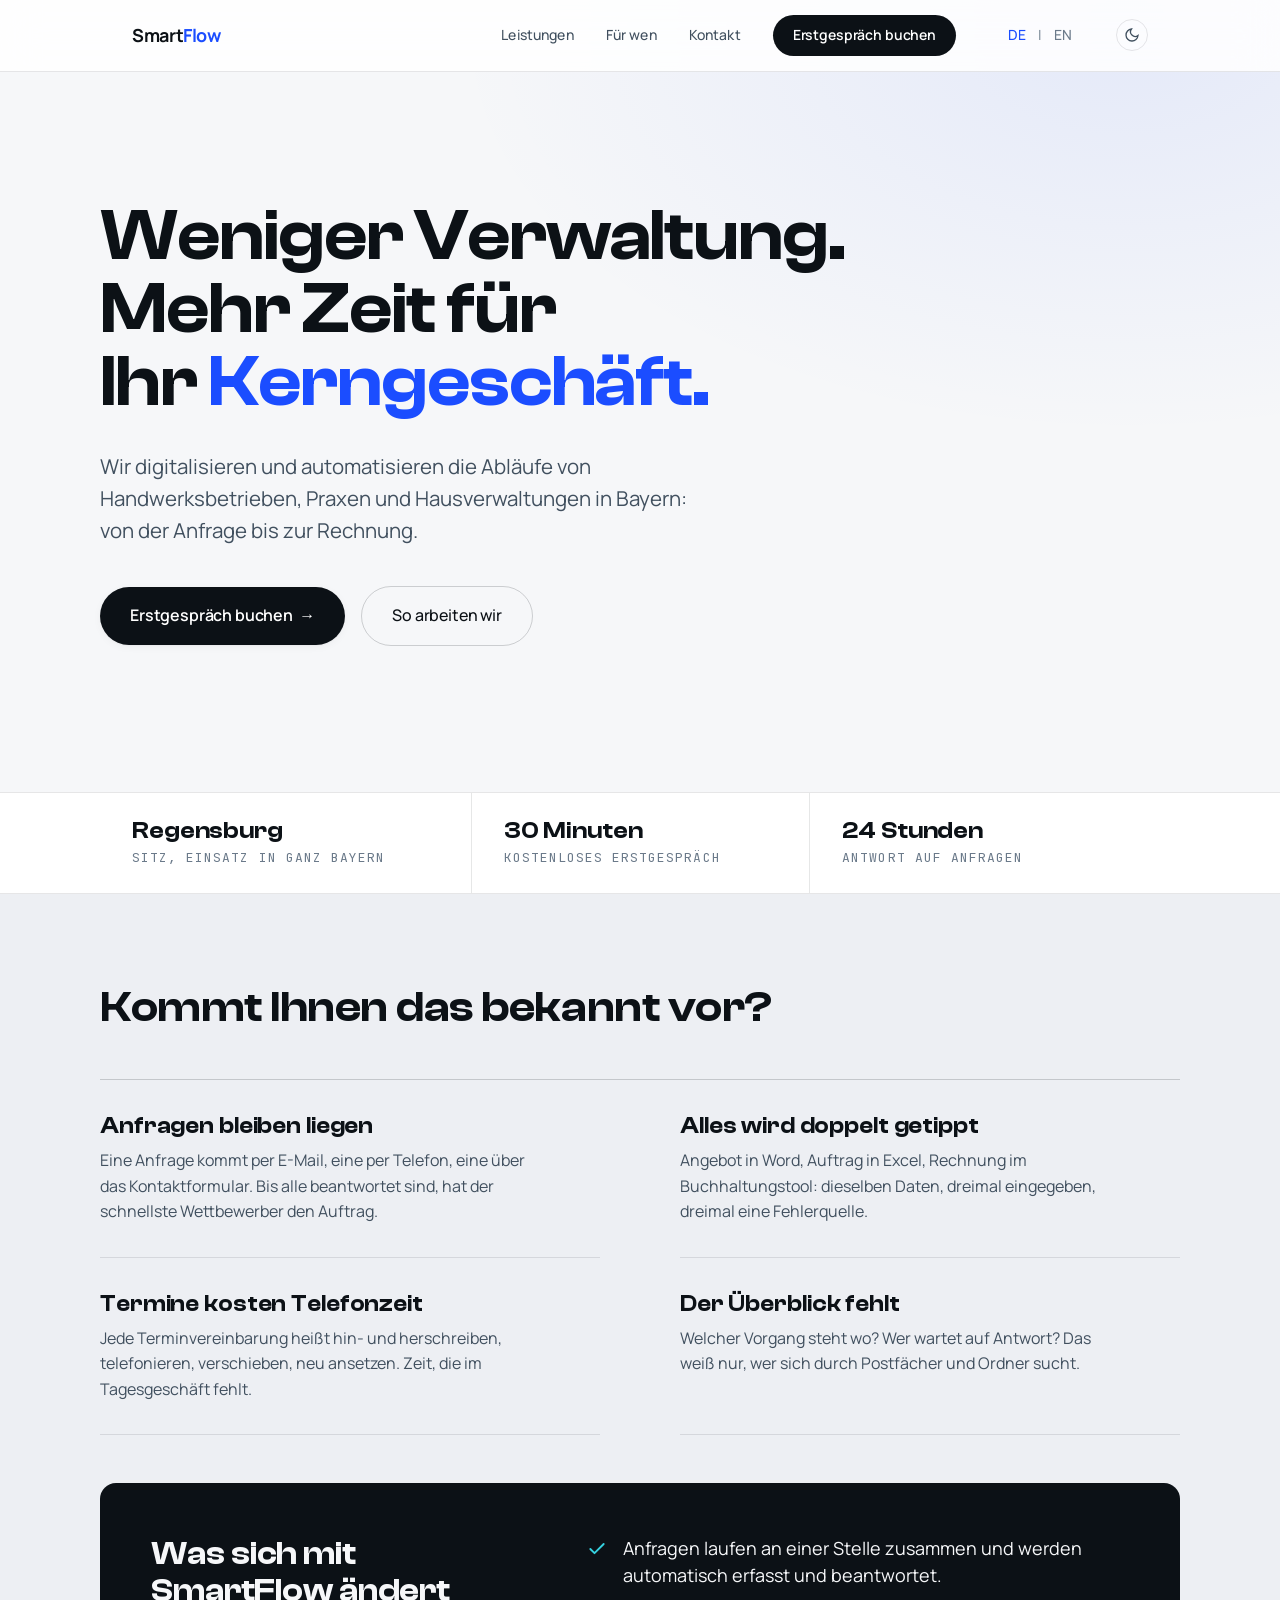
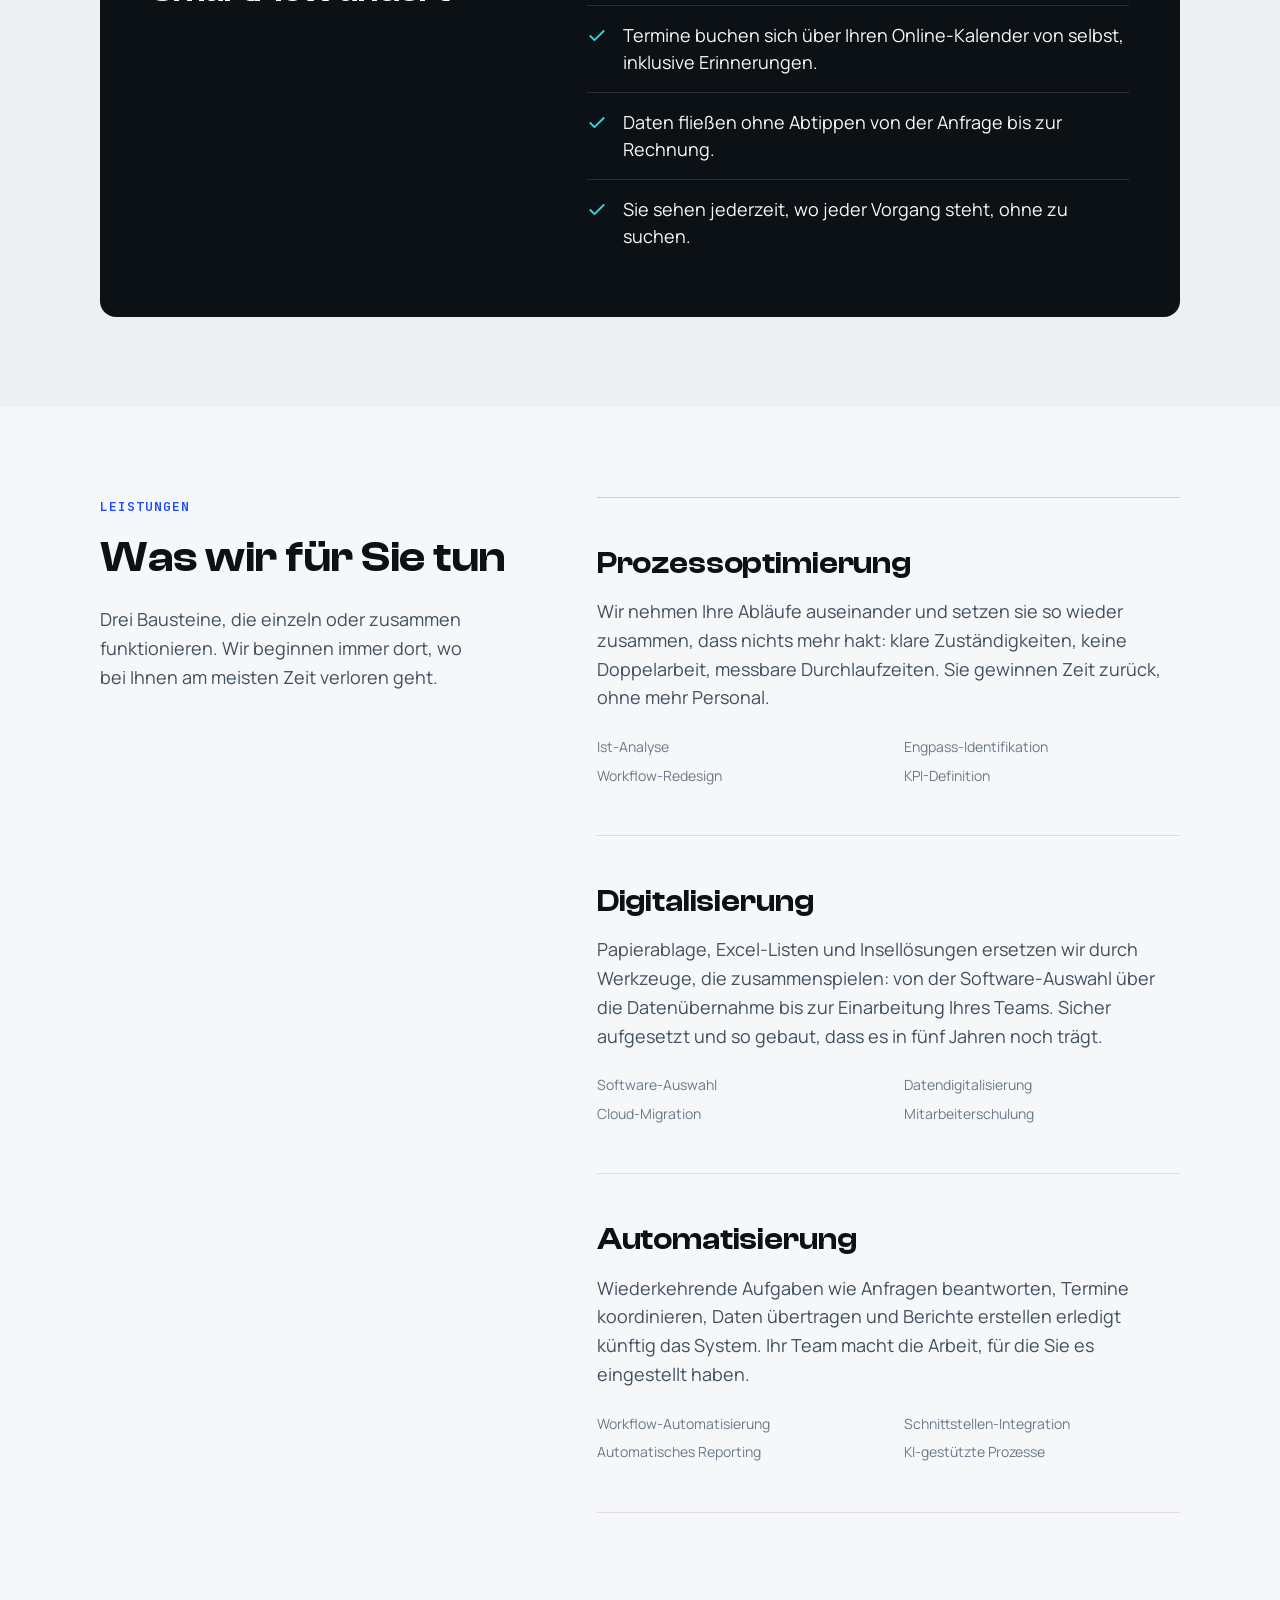
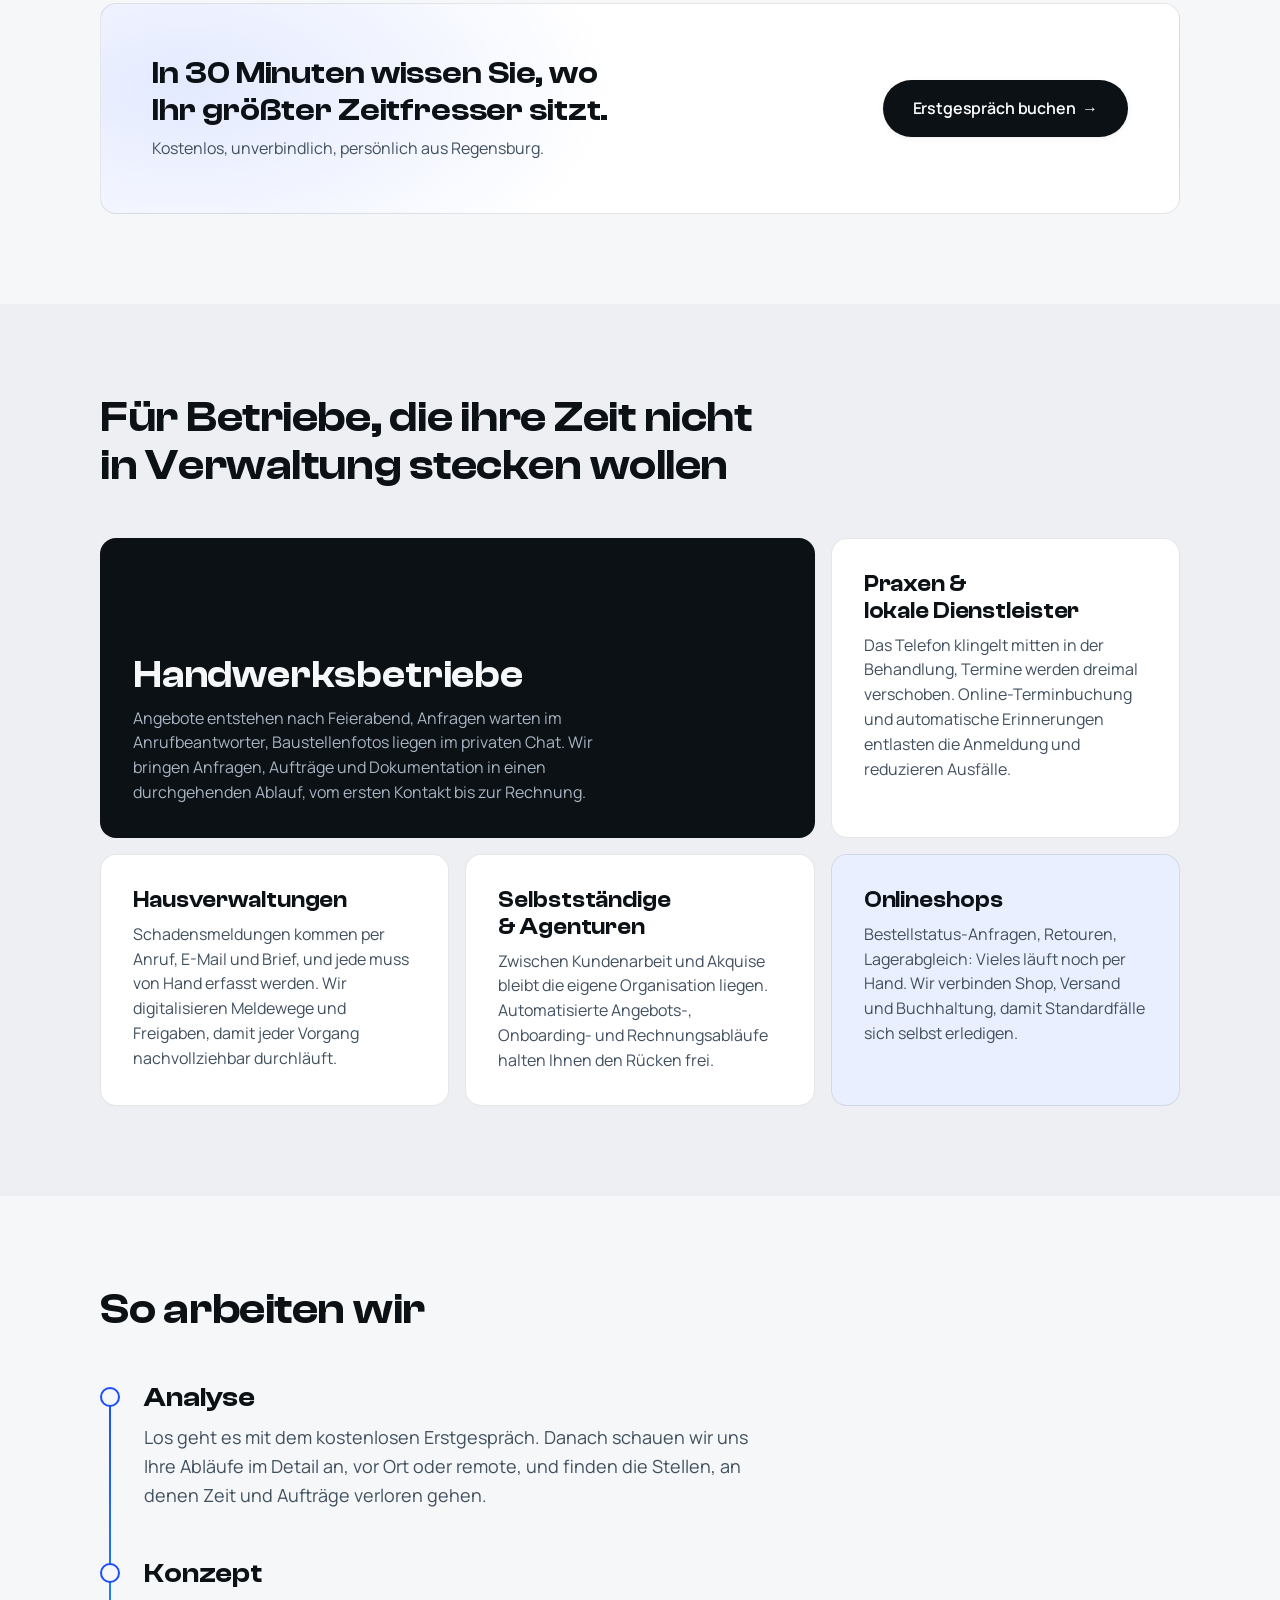
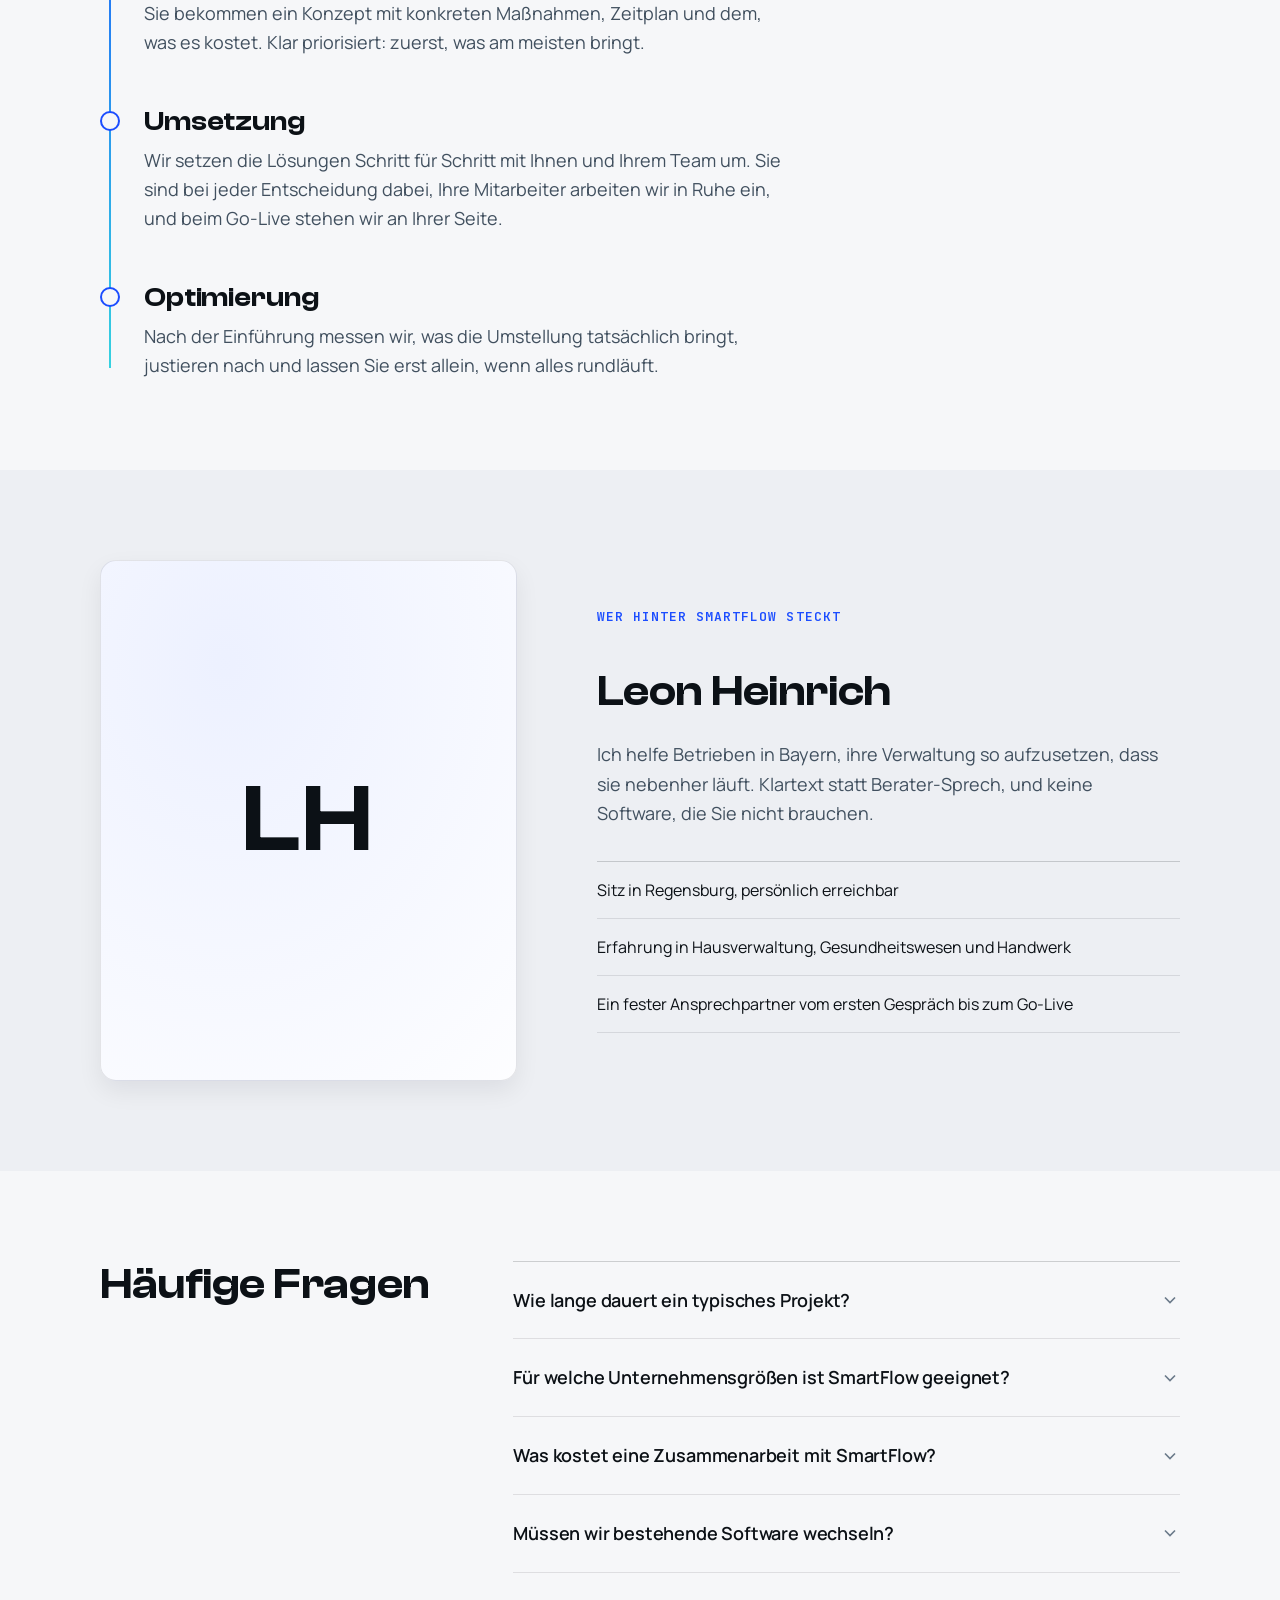
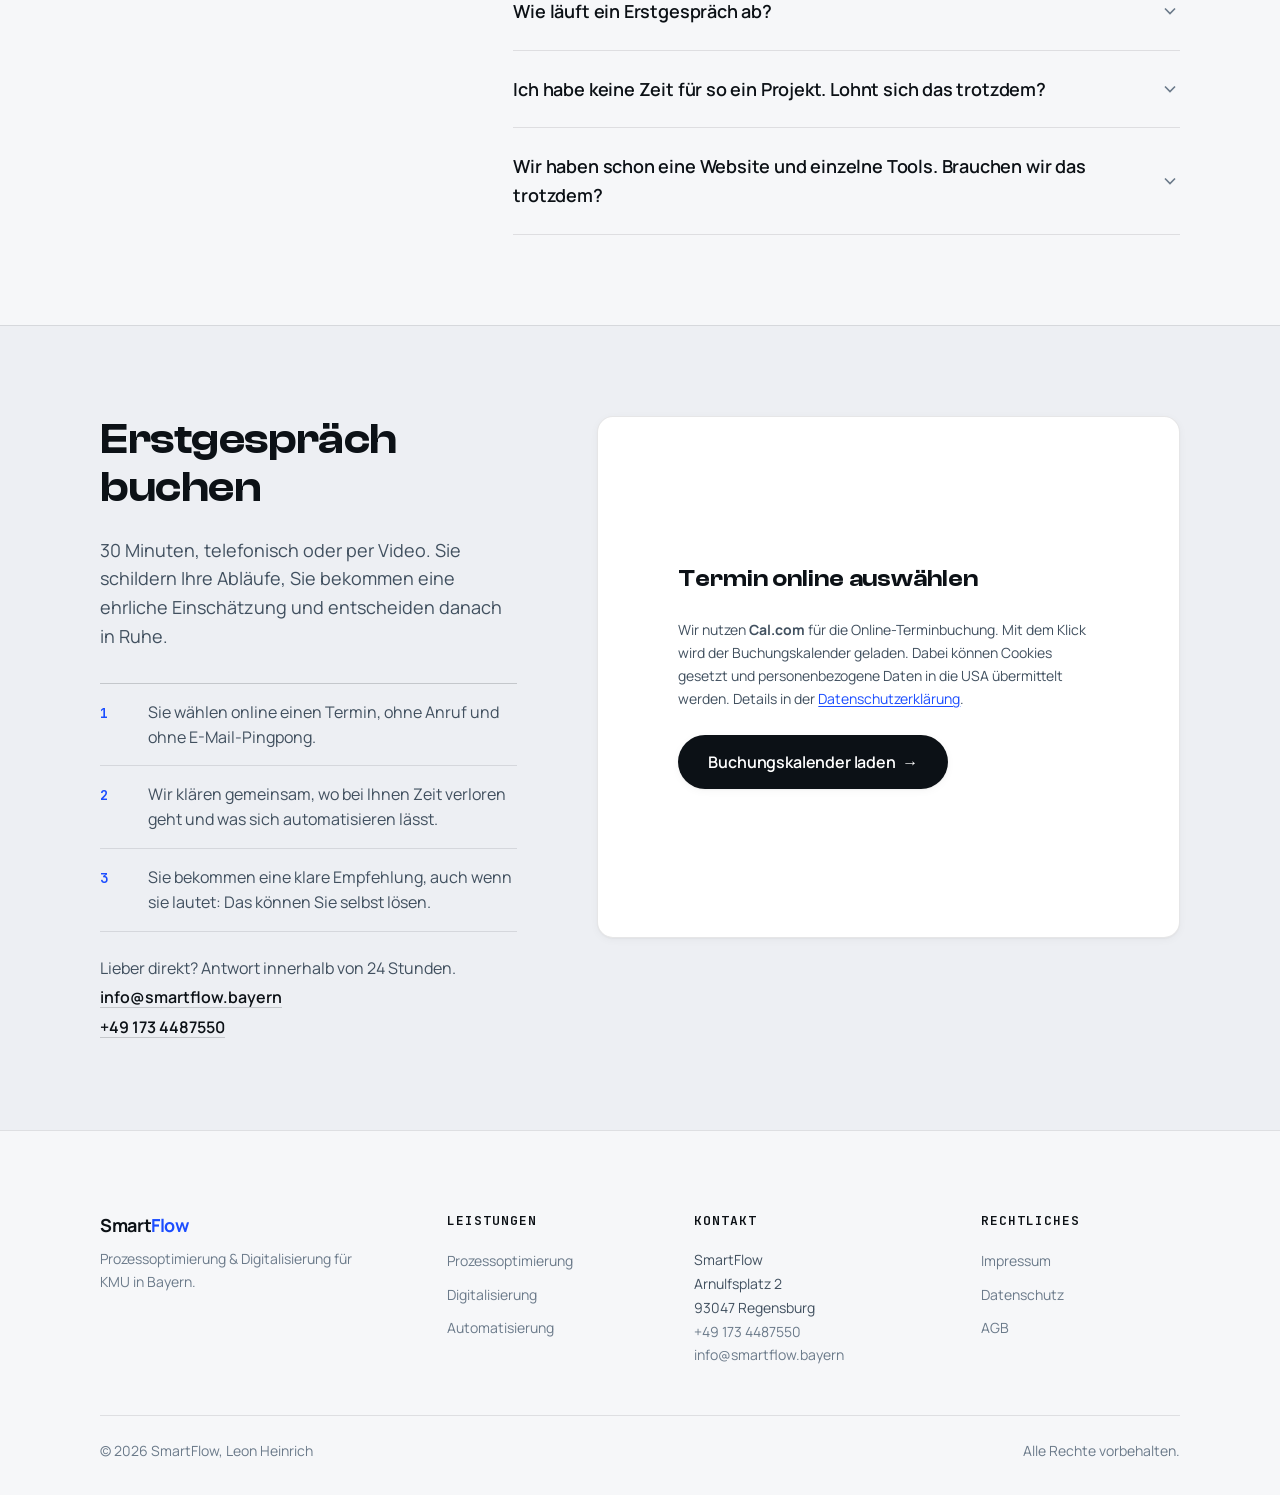
==== commit 86cb1186: "Premium-Redesign nach Taste-Skill: Hero, Layout-Familien, CTA-System, Copy (DE+EN) - Hero typografis" ====
--- a/index.html
+++ b/index.html
@@ -6,7 +6,7 @@
 
   <!-- SEO -->
   <title>SmartFlow Regensburg | Prozessoptimierung & Digitalisierung</title>
-  <meta name="description" content="SmartFlow in Regensburg – Prozessoptimierung, Digitalisierung und Automatisierung für KMU in Bayern. Kostenloses Erstgespräch buchen." />
+  <meta name="description" content="SmartFlow in Regensburg: Prozessoptimierung, Digitalisierung und Automatisierung für KMU in Bayern. Kostenloses Erstgespräch buchen." />
   <link rel="canonical" href="https://smartflow.bayern/" />
 
   <!-- hreflang -->
@@ -21,13 +21,13 @@
   <meta property="og:type" content="website" />
   <meta property="og:url" content="https://smartflow.bayern/" />
   <meta property="og:title" content="SmartFlow Regensburg | Prozessoptimierung & Digitalisierung" />
-  <meta property="og:description" content="SmartFlow – Prozessoptimierung, Digitalisierung und Automatisierung für Ihr Unternehmen. Messbare Ergebnisse." />
+  <meta property="og:description" content="SmartFlow: Prozessoptimierung, Digitalisierung und Automatisierung für Ihr Unternehmen. Messbare Ergebnisse." />
   <meta property="og:image" content="https://smartflow.bayern/assets/og-image.jpg" />
 
   <!-- Twitter Card -->
   <meta name="twitter:card" content="summary_large_image" />
   <meta name="twitter:title" content="SmartFlow Regensburg | Prozessoptimierung & Digitalisierung" />
-  <meta name="twitter:description" content="SmartFlow – Prozessoptimierung, Digitalisierung und Automatisierung für Ihr Unternehmen. Messbare Ergebnisse." />
+  <meta name="twitter:description" content="SmartFlow: Prozessoptimierung, Digitalisierung und Automatisierung für Ihr Unternehmen. Messbare Ergebnisse." />
   <meta name="twitter:image" content="https://smartflow.bayern/assets/og-image.jpg" />
 
   <meta property="og:locale" content="de_DE" />
@@ -35,104 +35,68 @@
   <meta name="geo.placename" content="Regensburg" />
   <meta name="geo.position" content="49.0169;12.0952" />
   <meta name="ICBM" content="49.0169, 12.0952" />
-  <meta name="author" content="Leon Heinrich, SmartFlow" />
-
-  <!-- Font preload -->
+
+  <!-- Font preload: Display-Font trägt die LCP-Headline, Body-Font den Rest -->
+  <link rel="preload" as="font" type="font/woff2" href="assets/fonts/clashdisplay.woff2" crossorigin />
   <link rel="preload" as="font" type="font/woff2" href="assets/fonts/manrope.woff2" crossorigin />
-  <link rel="preload" as="font" type="font/woff2" href="assets/fonts/clashdisplay.woff2" crossorigin />
 
   <!-- Stylesheet -->
   <link rel="stylesheet" href="css/styles.min.css" />
 
-  <!-- Structured Data: LocalBusiness, Person, WebSite, WebPage -->
+  <!-- Structured Data: LocalBusiness -->
   <script type="application/ld+json">
   {
     "@context": "https://schema.org",
-    "@graph": [
-      {
-        "@type": ["LocalBusiness", "ProfessionalService"],
-        "@id": "https://smartflow.bayern/#organization",
-        "name": "SmartFlow",
-        "alternateName": "SmartFlow Regensburg",
-        "founder": { "@id": "https://smartflow.bayern/#leon-heinrich" },
-        "address": {
-          "@type": "PostalAddress",
-          "streetAddress": "Arnulfsplatz 2",
-          "postalCode": "93047",
-          "addressLocality": "Regensburg",
-          "addressRegion": "BY",
-          "addressCountry": "DE"
-        },
-        "geo": {
-          "@type": "GeoCoordinates",
-          "latitude": 49.0169,
-          "longitude": 12.0952
-        },
-        "email": "info@smartflow.bayern",
-        "telephone": "+49 173 4487550",
-        "url": "https://smartflow.bayern/",
-        "image": "https://smartflow.bayern/assets/og-image.jpg",
-        "logo": "https://smartflow.bayern/assets/logo.png",
-        "priceRange": "€€",
-        "description": "Prozessoptimierung, Digitalisierung und Automatisierung für KMU in Regensburg und Bayern.",
-        "areaServed": [
-          { "@type": "City", "name": "Regensburg" },
-          { "@type": "City", "name": "Landshut" },
-          { "@type": "City", "name": "Straubing" },
-          { "@type": "City", "name": "Passau" },
-          { "@type": "State", "name": "Bayern" }
-        ],
-        "knowsAbout": [
-          "Prozessoptimierung",
-          "Digitalisierung",
-          "Workflow-Automatisierung",
-          "KI-Integration für KMU",
-          "Cloud-Migration",
-          "Software-Auswahl"
-        ],
-        "openingHoursSpecification": {
-          "@type": "OpeningHoursSpecification",
-          "dayOfWeek": ["Monday", "Tuesday", "Wednesday", "Thursday", "Friday"],
-          "opens": "09:00",
-          "closes": "18:00"
-        }
-      },
-      {
-        "@type": "Person",
-        "@id": "https://smartflow.bayern/#leon-heinrich",
-        "name": "Leon Heinrich",
-        "jobTitle": "Inhaber",
-        "worksFor": { "@id": "https://smartflow.bayern/#organization" },
-        "description": "Gelernter Medizinischer Fachangestellter mit Stationen in Allgemeinarztpraxis, Kinderkrankenhaus, Kinderarztpraxis und Kinder- und Jugendpsychiatrie. Heute optimiert, digitalisiert und automatisiert er als Inhaber von SmartFlow die Prozesse von KMU in Bayern.",
-        "knowsAbout": [
-          "Prozessoptimierung",
-          "Workflow-Automatisierung",
-          "Datenbanken",
-          "KI-Integration für KMU"
-        ]
-      },
-      {
-        "@type": "WebSite",
-        "@id": "https://smartflow.bayern/#website",
-        "url": "https://smartflow.bayern/",
-        "name": "SmartFlow",
-        "publisher": { "@id": "https://smartflow.bayern/#organization" },
-        "inLanguage": ["de", "en"]
-      },
-      {
-        "@type": "WebPage",
-        "@id": "https://smartflow.bayern/#webpage",
-        "url": "https://smartflow.bayern/",
-        "name": "SmartFlow Regensburg | Prozessoptimierung & Digitalisierung",
-        "isPartOf": { "@id": "https://smartflow.bayern/#website" },
-        "about": { "@id": "https://smartflow.bayern/#organization" },
-        "inLanguage": "de",
-        "speakable": {
-          "@type": "SpeakableSpecification",
-          "cssSelector": [".hero-subtitle", ".about-text"]
-        }
-      }
-    ]
+    "@type": "LocalBusiness",
+    "@id": "https://smartflow.bayern/#organization",
+    "name": "SmartFlow",
+    "alternateName": "SmartFlow Prozessoptimierung",
+    "founder": {
+      "@type": "Person",
+      "name": "Leon Heinrich",
+      "jobTitle": "Inhaber"
+    },
+    "address": {
+      "@type": "PostalAddress",
+      "streetAddress": "Arnulfsplatz 2",
+      "postalCode": "93047",
+      "addressLocality": "Regensburg",
+      "addressRegion": "BY",
+      "addressCountry": "DE"
+    },
+    "geo": {
+      "@type": "GeoCoordinates",
+      "latitude": 49.0169,
+      "longitude": 12.0952
+    },
+    "email": "info@smartflow.bayern",
+    "telephone": "+49 173 4487550",
+    "url": "https://smartflow.bayern/",
+    "image": "https://smartflow.bayern/assets/og-image.jpg",
+    "logo": "https://smartflow.bayern/favicon.svg",
+    "priceRange": "€€",
+    "description": "Prozessoptimierung, Digitalisierung und Automatisierung für KMU in Regensburg und Bayern.",
+    "areaServed": [
+      { "@type": "City", "name": "Regensburg" },
+      { "@type": "City", "name": "Landshut" },
+      { "@type": "City", "name": "Straubing" },
+      { "@type": "City", "name": "Passau" },
+      { "@type": "State", "name": "Bayern" }
+    ],
+    "knowsAbout": [
+      "Prozessoptimierung",
+      "Digitalisierung",
+      "Workflow-Automatisierung",
+      "KI-Integration für KMU",
+      "Cloud-Migration",
+      "Software-Auswahl"
+    ],
+    "openingHoursSpecification": {
+      "@type": "OpeningHoursSpecification",
+      "dayOfWeek": ["Monday", "Tuesday", "Wednesday", "Thursday", "Friday"],
+      "opens": "09:00",
+      "closes": "18:00"
+    }
   }
   </script>
 
@@ -148,7 +112,7 @@
         "name": "Prozessoptimierung",
         "provider": { "@id": "https://smartflow.bayern/#organization" },
         "areaServed": { "@type": "State", "name": "Bayern" },
-        "description": "Ich nehme Ihre Abläufe auseinander und setze sie so wieder zusammen, dass nichts mehr hakt: klare Zuständigkeiten, keine Doppelarbeit, messbare Durchlaufzeiten. Sie gewinnen Zeit zurück, ohne mehr Personal.",
+        "description": "Wir nehmen Ihre Abläufe auseinander und setzen sie so wieder zusammen, dass nichts mehr hakt: klare Zuständigkeiten, keine Doppelarbeit, messbare Durchlaufzeiten. Sie gewinnen Zeit zurück, ohne mehr Personal.",
         "offers": {
           "@type": "Offer",
           "price": "0",
@@ -163,7 +127,7 @@
         "name": "Digitalisierung",
         "provider": { "@id": "https://smartflow.bayern/#organization" },
         "areaServed": { "@type": "State", "name": "Bayern" },
-        "description": "Papierablage, Excel-Listen und Insellösungen ersetze ich durch Werkzeuge, die zusammenspielen — von der Software-Auswahl über die Datenübernahme bis zur Einarbeitung Ihres Teams. Sicher aufgesetzt und so gebaut, dass es in fünf Jahren noch trägt.",
+        "description": "Papierablage, Excel-Listen und Insellösungen ersetzen wir durch Werkzeuge, die zusammenspielen: von der Software-Auswahl über die Datenübernahme bis zur Einarbeitung Ihres Teams. Sicher aufgesetzt und so gebaut, dass es in fünf Jahren noch trägt.",
         "offers": {
           "@type": "Offer",
           "price": "0",
@@ -178,7 +142,7 @@
         "name": "Automatisierung",
         "provider": { "@id": "https://smartflow.bayern/#organization" },
         "areaServed": { "@type": "State", "name": "Bayern" },
-        "description": "Wiederkehrende Aufgaben — Anfragen beantworten, Termine koordinieren, Daten übertragen, Berichte erstellen — erledigt künftig das System. Ihr Team macht die Arbeit, für die Sie es eingestellt haben.",
+        "description": "Wiederkehrende Aufgaben wie Anfragen beantworten, Termine koordinieren, Daten übertragen und Berichte erstellen erledigt künftig das System. Ihr Team macht die Arbeit, für die Sie es eingestellt haben.",
         "offers": {
           "@type": "Offer",
           "price": "0",
@@ -209,7 +173,7 @@
         "name": "Für welche Unternehmensgrößen ist SmartFlow geeignet?",
         "acceptedAnswer": {
           "@type": "Answer",
-          "text": "Ich bin genau auf mittelständische und kleinere Betriebe spezialisiert, vom Handwerker mit 3 Mitarbeitern bis zum etablierten regionalen Unternehmen. Meine Lösungen sind passgenau für diese Größe gemacht und bleiben dabei bezahlbar."
+          "text": "Wir sind genau auf mittelständische und kleinere Betriebe spezialisiert, vom Handwerker mit 3 Mitarbeitern bis zum etablierten regionalen Unternehmen. Unsere Lösungen sind passgenau für diese Größe gemacht und bleiben dabei bezahlbar."
         }
       },
       {
@@ -217,7 +181,7 @@
         "name": "Was kostet eine Zusammenarbeit mit SmartFlow?",
         "acceptedAnswer": {
           "@type": "Answer",
-          "text": "Das Erstgespräch ist kostenlos und unverbindlich. Was eine Zusammenarbeit danach kostet, hängt vom Umfang ab: wie viele Prozesse betroffen sind, ob bestehende Software angebunden oder neue eingeführt wird und wie viel Einarbeitung Ihr Team braucht. Nach der Analyse erhalten Sie ein Festpreisangebot — Sie wissen also vor der Umsetzung, was auf Sie zukommt. Kleinere Automatisierungen sind entsprechend günstiger als komplette Digitalisierungsprojekte."
+          "text": "Das Erstgespräch ist kostenlos und unverbindlich. In 30 Minuten können wir einschätzen, welchen Aufwand Sie erwarten und welchen ROI Sie realistisch erzielen können."
         }
       },
       {
@@ -225,7 +189,7 @@
         "name": "Müssen wir bestehende Software wechseln?",
         "acceptedAnswer": {
           "@type": "Answer",
-          "text": "Nicht unbedingt. Ich analysiere zunächst, ob Ihre bestehenden Tools optimal genutzt werden können. Oft lassen sich durch bessere Konfiguration oder Schnittstellen große Verbesserungen erzielen, ohne komplett neue Software einzuführen."
+          "text": "Nicht unbedingt. Wir analysieren zunächst, ob Ihre bestehenden Tools optimal genutzt werden können. Oft lassen sich durch bessere Konfiguration oder Schnittstellen große Verbesserungen erzielen, ohne komplett neue Software einzuführen."
         }
       },
       {
@@ -233,23 +197,23 @@
         "name": "Wie läuft ein Erstgespräch ab?",
         "acceptedAnswer": {
           "@type": "Answer",
-          "text": "Ganz entspannt und ohne Verkaufsdruck. In rund 30 Minuten (telefonisch oder per Video) erzählen Sie mir einfach, wo bei Ihnen gerade der Schuh drückt und was Sie erreichen möchten. Ich höre zu, stelle ein paar gezielte Fragen und sage Ihnen dann ehrlich, ob und wie ich Ihnen weiterhelfen kann. Sie gehen mit einer klaren Einschätzung aus dem Gespräch, ganz gleich, ob wir danach zusammenarbeiten oder nicht."
+          "text": "Ganz entspannt und ohne Verkaufsdruck. In rund 30 Minuten (telefonisch oder per Video) erzählen Sie mir, wo bei Ihnen gerade der Schuh drückt und was Sie erreichen möchten. Ich höre zu, stelle ein paar gezielte Fragen und sage Ihnen dann ehrlich, ob und wie ich Ihnen weiterhelfen kann. Sie gehen mit einer klaren Einschätzung aus dem Gespräch, ganz gleich, ob wir danach zusammenarbeiten oder nicht."
         }
       },
       {
         "@type": "Question",
-        "name": "Ich habe keine Zeit für so ein Projekt — lohnt sich das trotzdem?",
+        "name": "Ich habe keine Zeit für so ein Projekt. Lohnt sich das trotzdem?",
         "acceptedAnswer": {
           "@type": "Answer",
-          "text": "Gerade dann. Ich plane die Einführung so, dass Ihr Tagesgeschäft weiterläuft: Vorbereitung und Umsetzung übernehme ich, Sie treffen die Entscheidungen. Ihr Zeiteinsatz ist planbar und überschaubar — und die Zeitfresser, die Sie heute bremsen, sind danach weg."
+          "text": "Gerade dann. Wir planen die Einführung so, dass Ihr Tagesgeschäft weiterläuft: Vorbereitung und Umsetzung übernehmen wir, Sie treffen die Entscheidungen. Ihr Zeiteinsatz ist planbar und überschaubar, und die Zeitfresser, die Sie heute bremsen, sind danach weg."
         }
       },
       {
         "@type": "Question",
-        "name": "Wir haben schon eine Website und einzelne Tools — brauchen wir das trotzdem?",
+        "name": "Wir haben schon eine Website und einzelne Tools. Brauchen wir das trotzdem?",
         "acceptedAnswer": {
           "@type": "Answer",
-          "text": "Eine Website und einzelne Tools sind der Anfang. Entscheidend ist, ob sie zusammenspielen: Wenn Anfragen von der Website von Hand in Excel übertragen werden oder Termine weiter übers Telefon laufen, verschenken Sie den größten Teil des Nutzens. Genau diese Verbindungen baue ich."
+          "text": "Eine Website und einzelne Tools sind der Anfang. Entscheidend ist, ob sie zusammenspielen: Wenn Anfragen von der Website von Hand in Excel übertragen werden oder Termine weiter übers Telefon laufen, verschenken Sie den größten Teil des Nutzens. Genau diese Verbindungen bauen wir."
         }
       }
     ]
@@ -309,401 +273,262 @@
   <main id="main">
 
     <!-- ================================================
-         SECTION 1 — HERO
+         HERO
          ================================================ -->
     <section class="hero" id="hero">
       <div class="hero-inner">
-        <div class="hero-content fade-in">
-          <p class="hero-eyebrow">Digitalisierung &amp; Prozessoptimierung · Regensburg</p>
+        <div class="hero-content">
           <h1 class="hero-title">
-            Weniger Verwaltungsaufwand.<br>
-            Mehr Zeit fürs<br>
-            <span class="accent">Kerngeschäft.</span>
+            Weniger Verwaltung. Mehr Zeit für Ihr <span class="accent">Kerngeschäft.</span>
           </h1>
           <p class="hero-subtitle">
-            SmartFlow ist ein Dienstleister für Prozessoptimierung, Digitalisierung
-            und Automatisierung aus Regensburg. Ich digitalisiere und automatisiere
-            die Abläufe von Handwerksbetrieben, Praxen, Hausverwaltungen und
-            Mittelständlern in Bayern — von der ersten Anfrage bis zur Rechnung.
+            Wir digitalisieren und automatisieren die Abläufe von Handwerksbetrieben,
+            Praxen und Hausverwaltungen in Bayern: von der Anfrage bis zur Rechnung.
           </p>
           <div class="hero-actions">
-            <a href="#contact" class="btn-cta">Kostenloses Erstgespräch buchen <span class="btn-arrow" aria-hidden="true">&rarr;</span></a>
-            <a href="#process" class="btn-secondary">Wie ich arbeite</a>
-          </div>
-          <ul class="hero-trust" role="list">
-            <li>Sitz in Regensburg</li>
-            <li>Antwort innerhalb von 24 h</li>
-            <li>30 Minuten, kostenlos &amp; unverbindlich</li>
-          </ul>
-        </div>
-
-        <div class="hero-visual fade-in" aria-hidden="true">
-          <svg class="flow-svg" viewBox="0 0 360 460" fill="none" xmlns="http://www.w3.org/2000/svg" role="img">
-            <defs>
-              <linearGradient id="flowGrad" x1="60" y1="40" x2="60" y2="420" gradientUnits="userSpaceOnUse">
-                <stop offset="0" stop-color="var(--color-accent)"/>
-                <stop offset="1" stop-color="var(--color-accent-soft)"/>
-              </linearGradient>
-            </defs>
-
-            <!-- The pipeline: one line drawing top-to-bottom through four stages -->
-            <path class="flow-path" pathLength="1"
-              d="M60 48 V 120 C 60 150, 60 150, 60 168 V 240 C 60 270, 60 270, 60 288 V 360 C 60 390, 60 390, 60 412"
-              stroke="url(#flowGrad)" stroke-width="2.5" stroke-linecap="round"/>
-
-            <!-- Output rules: a quiet artifact emitted by each stage -->
-            <g class="flow-chips">
-              <rect class="flow-chip" style="--i:0" x="92"  y="66"  width="120" height="2" rx="1"/>
-              <rect class="flow-chip" style="--i:1" x="92"  y="186" width="120" height="2" rx="1"/>
-              <rect class="flow-chip" style="--i:2" x="92"  y="306" width="120" height="2" rx="1"/>
-              <rect class="flow-chip" style="--i:3" x="92"  y="430" width="120" height="2" rx="1"/>
-            </g>
-
-            <!-- Stage nodes -->
-            <g class="flow-nodes" stroke="url(#flowGrad)" stroke-width="2.5" fill="var(--color-bg)">
-              <circle class="flow-node" style="--i:0" cx="60" cy="48"  r="11"/>
-              <circle class="flow-node" style="--i:1" cx="60" cy="168" r="11"/>
-              <circle class="flow-node" style="--i:2" cx="60" cy="288" r="11"/>
-              <circle class="flow-node" style="--i:3" cx="60" cy="412" r="11"/>
-            </g>
-
-            <!-- Stage labels: the real SmartFlow process, in mono -->
-            <g class="flow-labels">
-              <text class="flow-node flow-stage-index" style="--i:0" x="90" y="44">01</text>
-              <text class="flow-node flow-stage-label" style="--i:0" x="90" y="60">Analyse</text>
-              <text class="flow-node flow-stage-index" style="--i:1" x="90" y="164">02</text>
-              <text class="flow-node flow-stage-label" style="--i:1" x="90" y="180">Konzept</text>
-              <text class="flow-node flow-stage-index" style="--i:2" x="90" y="284">03</text>
-              <text class="flow-node flow-stage-label" style="--i:2" x="90" y="300">Umsetzung</text>
-              <text class="flow-node flow-stage-index" style="--i:3" x="90" y="408">04</text>
-              <text class="flow-node flow-stage-label" style="--i:3" x="90" y="424">Optimierung</text>
-            </g>
-          </svg>
+            <a href="#contact" class="btn-cta">Erstgespräch buchen <span class="btn-arrow" aria-hidden="true">&rarr;</span></a>
+            <a href="#process" class="btn-secondary">So arbeiten wir</a>
+          </div>
+        </div>
+      </div>
+    </section>
+
+    <!-- Fakten-Leiste: drei nachprüfbare Aussagen, direkt unter dem Hero -->
+    <section class="facts" aria-label="Auf einen Blick">
+      <div class="facts-inner">
+        <div class="fact">
+          <span class="fact-value">Regensburg</span>
+          <span class="fact-label">Sitz, Einsatz in ganz Bayern</span>
+        </div>
+        <div class="fact">
+          <span class="fact-value">30 Minuten</span>
+          <span class="fact-label">Kostenloses Erstgespräch</span>
+        </div>
+        <div class="fact">
+          <span class="fact-value">24 Stunden</span>
+          <span class="fact-label">Antwort auf Anfragen</span>
         </div>
       </div>
     </section>
 
     <!-- ================================================
-         SECTION 1.5 — PROBLEM / NUTZEN
+         PROBLEM / NUTZEN
          ================================================ -->
     <section class="pains-section" id="pains">
-      <div class="pains-container">
-        <div class="fade-in">
-          <h2 class="section-title">Kommt Ihnen das bekannt vor?</h2>
-        </div>
-
-        <div class="tile-grid">
-          <div class="tile fade-in">
-            <span class="tile-glyph" aria-hidden="true">
-              <svg width="24" height="24" viewBox="0 0 24 24" fill="none" stroke="currentColor" stroke-width="1.75" stroke-linecap="round" stroke-linejoin="round"><path d="M22 12h-6l-2 3h-4l-2-3H2"/><path d="M5.45 5.11 2 12v6a2 2 0 0 0 2 2h16a2 2 0 0 0 2-2v-6l-3.45-6.89A2 2 0 0 0 16.76 4H7.24a2 2 0 0 0-1.79 1.11z"/></svg>
-            </span>
-            <h3 class="tile-title">Anfragen bleiben liegen</h3>
-            <p class="tile-text">Eine Anfrage kommt per E-Mail, eine per Telefon, eine über das Kontaktformular. Bis alle beantwortet sind, hat der schnellste Wettbewerber den Auftrag.</p>
-          </div>
-
-          <div class="tile fade-in">
-            <span class="tile-glyph" aria-hidden="true">
-              <svg width="24" height="24" viewBox="0 0 24 24" fill="none" stroke="currentColor" stroke-width="1.75" stroke-linecap="round" stroke-linejoin="round"><rect x="9" y="9" width="13" height="13" rx="2"/><path d="M5 15H4a2 2 0 0 1-2-2V4a2 2 0 0 1 2-2h9a2 2 0 0 1 2 2v1"/></svg>
-            </span>
-            <h3 class="tile-title">Alles wird doppelt getippt</h3>
-            <p class="tile-text">Angebot in Word, Auftrag in Excel, Rechnung im Buchhaltungstool: dieselben Daten, dreimal eingegeben — und dreimal eine Fehlerquelle.</p>
-          </div>
-
-          <div class="tile fade-in">
-            <span class="tile-glyph" aria-hidden="true">
-              <svg width="24" height="24" viewBox="0 0 24 24" fill="none" stroke="currentColor" stroke-width="1.75" stroke-linecap="round" stroke-linejoin="round"><circle cx="12" cy="12" r="10"/><path d="M12 6v6l4 2"/></svg>
-            </span>
-            <h3 class="tile-title">Termine kosten Telefonzeit</h3>
-            <p class="tile-text">Jede Terminvereinbarung heißt hin- und herschreiben, telefonieren, verschieben, neu ansetzen. Zeit, die im Tagesgeschäft fehlt.</p>
-          </div>
-
-          <div class="tile fade-in">
-            <span class="tile-glyph" aria-hidden="true">
-              <svg width="24" height="24" viewBox="0 0 24 24" fill="none" stroke="currentColor" stroke-width="1.75" stroke-linecap="round" stroke-linejoin="round"><circle cx="11" cy="11" r="8"/><path d="m21 21-4.35-4.35"/></svg>
-            </span>
-            <h3 class="tile-title">Der Überblick fehlt</h3>
-            <p class="tile-text">Welcher Vorgang steht wo? Wer wartet auf Antwort? Das weiß nur, wer sich durch Postfächer und Ordner sucht.</p>
-          </div>
-        </div>
-
-        <div class="benefits-block fade-in">
-          <h3 class="benefits-title">Was sich mit SmartFlow ändert</h3>
-          <ul class="benefits-list" role="list">
-            <li>Anfragen laufen an einer Stelle zusammen und werden automatisch erfasst und beantwortet.</li>
-            <li>Termine buchen sich über Ihren Online-Kalender von selbst — inklusive Erinnerungen.</li>
-            <li>Daten fließen ohne Abtippen von der Anfrage bis zur Rechnung.</li>
-            <li>Sie sehen jederzeit, wo jeder Vorgang steht — ohne zu suchen.</li>
+      <div class="container">
+        <h2 class="section-title fade-in">Kommt Ihnen das bekannt vor?</h2>
+
+        <div class="pain-grid stagger">
+          <div class="pain fade-in">
+            <h3 class="pain-title">Anfragen bleiben liegen</h3>
+            <p class="pain-text">Eine Anfrage kommt per E-Mail, eine per Telefon, eine über das Kontaktformular. Bis alle beantwortet sind, hat der schnellste Wettbewerber den Auftrag.</p>
+          </div>
+          <div class="pain fade-in">
+            <h3 class="pain-title">Alles wird doppelt getippt</h3>
+            <p class="pain-text">Angebot in Word, Auftrag in Excel, Rechnung im Buchhaltungstool: dieselben Daten, dreimal eingegeben, dreimal eine Fehlerquelle.</p>
+          </div>
+          <div class="pain fade-in">
+            <h3 class="pain-title">Termine kosten Telefonzeit</h3>
+            <p class="pain-text">Jede Terminvereinbarung heißt hin- und herschreiben, telefonieren, verschieben, neu ansetzen. Zeit, die im Tagesgeschäft fehlt.</p>
+          </div>
+          <div class="pain fade-in">
+            <h3 class="pain-title">Der Überblick fehlt</h3>
+            <p class="pain-text">Welcher Vorgang steht wo? Wer wartet auf Antwort? Das weiß nur, wer sich durch Postfächer und Ordner sucht.</p>
+          </div>
+        </div>
+
+        <div class="outcome-panel fade-in">
+          <h3 class="outcome-title">Was sich mit SmartFlow ändert</h3>
+          <ul class="outcome-list" role="list">
+            <li>
+              <svg viewBox="0 0 24 24" fill="none" stroke="currentColor" stroke-width="2.25" stroke-linecap="round" stroke-linejoin="round" aria-hidden="true"><path d="M20 6 9 17l-5-5"/></svg>
+              <span>Anfragen laufen an einer Stelle zusammen und werden automatisch erfasst und beantwortet.</span>
+            </li>
+            <li>
+              <svg viewBox="0 0 24 24" fill="none" stroke="currentColor" stroke-width="2.25" stroke-linecap="round" stroke-linejoin="round" aria-hidden="true"><path d="M20 6 9 17l-5-5"/></svg>
+              <span>Termine buchen sich über Ihren Online-Kalender von selbst, inklusive Erinnerungen.</span>
+            </li>
+            <li>
+              <svg viewBox="0 0 24 24" fill="none" stroke="currentColor" stroke-width="2.25" stroke-linecap="round" stroke-linejoin="round" aria-hidden="true"><path d="M20 6 9 17l-5-5"/></svg>
+              <span>Daten fließen ohne Abtippen von der Anfrage bis zur Rechnung.</span>
+            </li>
+            <li>
+              <svg viewBox="0 0 24 24" fill="none" stroke="currentColor" stroke-width="2.25" stroke-linecap="round" stroke-linejoin="round" aria-hidden="true"><path d="M20 6 9 17l-5-5"/></svg>
+              <span>Sie sehen jederzeit, wo jeder Vorgang steht, ohne zu suchen.</span>
+            </li>
           </ul>
         </div>
       </div>
     </section>
 
     <!-- ================================================
-         SECTION 2 — SERVICES
+         LEISTUNGEN
          ================================================ -->
     <section class="services-section" id="services">
-      <div class="services-container">
-        <div class="services-header fade-in">
+      <div class="services-layout">
+        <div class="services-rail fade-in">
           <p class="section-label">Leistungen</p>
-          <h2 class="section-title">Was ich für Sie tue</h2>
-        </div>
-
-        <!-- Service 01: Prozessoptimierung -->
-        <div class="service-block fade-in">
-          <div class="service-block-inner">
-            <span class="service-glyph" aria-hidden="true">
-              <svg width="40" height="40" viewBox="0 0 24 24" fill="none" stroke="currentColor" stroke-width="1.75" stroke-linecap="round" stroke-linejoin="round">
-                <path d="M3 12h4l2 5 4-14 2 9h6"/>
-              </svg>
-            </span>
-            <div class="service-body">
-              <h3 class="service-title">Prozessoptimierung</h3>
-              <p class="service-description">
-                Ich nehme Ihre Abläufe auseinander und setze sie so wieder zusammen, dass nichts mehr hakt: klare Zuständigkeiten, keine Doppelarbeit, messbare Durchlaufzeiten. Sie gewinnen Zeit zurück, ohne mehr Personal.
-              </p>
-              <ul class="service-features">
-                <li class="service-feature">Ist-Analyse</li>
-                <li class="service-feature">Engpass-Identifikation</li>
-                <li class="service-feature">Workflow-Redesign</li>
-                <li class="service-feature">KPI-Definition</li>
-              </ul>
-            </div>
-          </div>
-        </div>
-
-        <!-- Service 02: Digitalisierung -->
-        <div class="service-block fade-in">
-          <div class="service-block-inner">
-            <span class="service-glyph" aria-hidden="true">
-              <svg width="40" height="40" viewBox="0 0 24 24" fill="none" stroke="currentColor" stroke-width="1.75" stroke-linecap="round" stroke-linejoin="round">
-                <path d="M12 13V3m0 0L8 7m4-4 4 4"/><path d="M20 16.5A4.5 4.5 0 0 0 16 9h-1.3A6 6 0 1 0 5 16"/>
-              </svg>
-            </span>
-            <div class="service-body">
-              <h3 class="service-title">Digitalisierung</h3>
-              <p class="service-description">
-                Papierablage, Excel-Listen und Insellösungen ersetze ich durch Werkzeuge, die zusammenspielen — von der Software-Auswahl über die Datenübernahme bis zur Einarbeitung Ihres Teams. Sicher aufgesetzt und so gebaut, dass es in fünf Jahren noch trägt.
-              </p>
-              <ul class="service-features">
-                <li class="service-feature">Software-Auswahl</li>
-                <li class="service-feature">Datendigitalisierung</li>
-                <li class="service-feature">Cloud-Migration</li>
-                <li class="service-feature">Mitarbeiterschulung</li>
-              </ul>
-            </div>
-          </div>
-        </div>
-
-        <!-- Service 03: Automatisierung -->
-        <div class="service-block fade-in">
-          <div class="service-block-inner">
-            <span class="service-glyph" aria-hidden="true">
-              <svg width="40" height="40" viewBox="0 0 24 24" fill="none" stroke="currentColor" stroke-width="1.75" stroke-linecap="round" stroke-linejoin="round">
-                <circle cx="12" cy="12" r="3"/><path d="M12 2v3m0 14v3M2 12h3m14 0h3m-3.5-6.5-2 2m-9 9-2 2m0-13 2 2m9 9 2 2"/>
-              </svg>
-            </span>
-            <div class="service-body">
-              <h3 class="service-title">Automatisierung</h3>
-              <p class="service-description">
-                Wiederkehrende Aufgaben — Anfragen beantworten, Termine koordinieren, Daten übertragen, Berichte erstellen — erledigt künftig das System. Ihr Team macht die Arbeit, für die Sie es eingestellt haben.
-              </p>
-              <ul class="service-features">
-                <li class="service-feature">Workflow-Automatisierung</li>
-                <li class="service-feature">Schnittstellen-Integration</li>
-                <li class="service-feature">Automatisches Reporting</li>
-                <li class="service-feature">KI-gestützte Prozesse</li>
-              </ul>
-            </div>
-          </div>
-        </div>
-
-      </div>
-    </section>
-
-    <!-- CTA Banner #1: nach Für-wen -->
-    <aside class="cta-banner fade-in" aria-label="Kostenloses Erstgespräch buchen">
-      <div class="cta-banner-inner">
-        <div class="cta-banner-text">
-          <h2 class="cta-banner-title">In 30 Minuten wissen Sie, wo Ihr größter Zeitfresser sitzt.</h2>
-          <p class="cta-banner-sub">Kostenloses Erstgespräch — persönlich, unverbindlich, aus Regensburg.</p>
-        </div>
-        <a href="#contact" class="btn-cta">Kostenloses Erstgespräch buchen <span class="btn-arrow" aria-hidden="true">&rarr;</span></a>
+          <h2 class="section-title">Was wir für Sie tun</h2>
+          <p class="services-intro">Drei Bausteine, die einzeln oder zusammen funktionieren. Wir beginnen immer dort, wo bei Ihnen am meisten Zeit verloren geht.</p>
+        </div>
+
+        <div class="services-list stagger">
+          <article class="service fade-in">
+            <h3 class="service-title">Prozessoptimierung</h3>
+            <p class="service-description">
+              Wir nehmen Ihre Abläufe auseinander und setzen sie so wieder zusammen, dass nichts mehr hakt: klare Zuständigkeiten, keine Doppelarbeit, messbare Durchlaufzeiten. Sie gewinnen Zeit zurück, ohne mehr Personal.
+            </p>
+            <ul class="service-scope" role="list" aria-label="Umfang">
+              <li>Ist-Analyse</li>
+              <li>Engpass-Identifikation</li>
+              <li>Workflow-Redesign</li>
+              <li>KPI-Definition</li>
+            </ul>
+          </article>
+
+          <article class="service fade-in">
+            <h3 class="service-title">Digitalisierung</h3>
+            <p class="service-description">
+              Papierablage, Excel-Listen und Insellösungen ersetzen wir durch Werkzeuge, die zusammenspielen: von der Software-Auswahl über die Datenübernahme bis zur Einarbeitung Ihres Teams. Sicher aufgesetzt und so gebaut, dass es in fünf Jahren noch trägt.
+            </p>
+            <ul class="service-scope" role="list" aria-label="Umfang">
+              <li>Software-Auswahl</li>
+              <li>Datendigitalisierung</li>
+              <li>Cloud-Migration</li>
+              <li>Mitarbeiterschulung</li>
+            </ul>
+          </article>
+
+          <article class="service fade-in">
+            <h3 class="service-title">Automatisierung</h3>
+            <p class="service-description">
+              Wiederkehrende Aufgaben wie Anfragen beantworten, Termine koordinieren, Daten übertragen und Berichte erstellen erledigt künftig das System. Ihr Team macht die Arbeit, für die Sie es eingestellt haben.
+            </p>
+            <ul class="service-scope" role="list" aria-label="Umfang">
+              <li>Workflow-Automatisierung</li>
+              <li>Schnittstellen-Integration</li>
+              <li>Automatisches Reporting</li>
+              <li>KI-gestützte Prozesse</li>
+            </ul>
+          </article>
+        </div>
+      </div>
+    </section>
+
+    <!-- CTA-Panel nach den Leistungen -->
+    <aside class="cta-section" aria-label="Erstgespräch buchen">
+      <div class="cta-panel fade-in">
+        <div class="cta-panel-text">
+          <h2 class="cta-panel-title">In 30 Minuten wissen Sie, wo Ihr größter Zeitfresser sitzt.</h2>
+          <p class="cta-panel-sub">Kostenlos, unverbindlich, persönlich aus Regensburg.</p>
+        </div>
+        <a href="#contact" class="btn-cta">Erstgespräch buchen <span class="btn-arrow" aria-hidden="true">&rarr;</span></a>
       </div>
     </aside>
 
     <!-- ================================================
-         SECTION 2.7 — FÜR WEN
+         FÜR WEN
          ================================================ -->
     <section class="audiences-section" id="audiences">
-      <div class="audiences-container">
-        <div class="fade-in">
-          <h2 class="section-title">Für Betriebe, die ihre Zeit nicht in Verwaltung stecken wollen</h2>
-        </div>
-
-        <div class="tile-grid">
-          <div class="tile fade-in">
-            <span class="tile-glyph" aria-hidden="true">
-              <svg width="24" height="24" viewBox="0 0 24 24" fill="none" stroke="currentColor" stroke-width="1.75" stroke-linecap="round" stroke-linejoin="round"><path d="M14.7 6.3a1 1 0 0 0 0 1.4l1.6 1.6a1 1 0 0 0 1.4 0l3.77-3.77a6 6 0 0 1-7.94 7.94l-6.91 6.91a2.12 2.12 0 0 1-3-3l6.91-6.91a6 6 0 0 1 7.94-7.94l-3.76 3.76z"/></svg>
-            </span>
-            <h3 class="tile-title">Handwerksbetriebe</h3>
-            <p class="tile-text">Angebote entstehen nach Feierabend, Anfragen warten im Anrufbeantworter, Baustellenfotos liegen im privaten Chat. Ich bringe Anfragen, Aufträge und Dokumentation in einen durchgehenden Ablauf — vom ersten Kontakt bis zur Rechnung.</p>
-          </div>
-
-          <div class="tile fade-in">
-            <span class="tile-glyph" aria-hidden="true">
-              <svg width="24" height="24" viewBox="0 0 24 24" fill="none" stroke="currentColor" stroke-width="1.75" stroke-linecap="round" stroke-linejoin="round"><path d="M19 14c1.49-1.46 3-3.21 3-5.5A5.5 5.5 0 0 0 16.5 3c-1.76 0-3 .5-4.5 2-1.5-1.5-2.74-2-4.5-2A5.5 5.5 0 0 0 2 8.5c0 2.3 1.5 4.05 3 5.5l7 7z"/></svg>
-            </span>
-            <h3 class="tile-title">Praxen &amp; lokale Dienstleister</h3>
-            <p class="tile-text">Das Telefon klingelt mitten in der Behandlung, Termine werden dreimal verschoben. Online-Terminbuchung und automatische Erinnerungen entlasten die Anmeldung — und reduzieren Ausfälle.</p>
-          </div>
-
-          <div class="tile fade-in">
-            <span class="tile-glyph" aria-hidden="true">
-              <svg width="24" height="24" viewBox="0 0 24 24" fill="none" stroke="currentColor" stroke-width="1.75" stroke-linecap="round" stroke-linejoin="round"><rect x="4" y="2" width="16" height="20" rx="2"/><path d="M9 22v-4h6v4"/><path d="M8 6h.01M16 6h.01M12 6h.01M8 10h.01M16 10h.01M12 10h.01M8 14h.01M16 14h.01M12 14h.01"/></svg>
-            </span>
-            <h3 class="tile-title">Hausverwaltungen</h3>
-            <p class="tile-text">Schadensmeldungen kommen per Anruf, E-Mail und Brief — und jede muss von Hand erfasst werden. Ich digitalisiere Meldewege und Freigaben, damit jeder Vorgang nachvollziehbar durchläuft.</p>
-          </div>
-
-          <div class="tile fade-in">
-            <span class="tile-glyph" aria-hidden="true">
-              <svg width="24" height="24" viewBox="0 0 24 24" fill="none" stroke="currentColor" stroke-width="1.75" stroke-linecap="round" stroke-linejoin="round"><path d="M20 21v-2a4 4 0 0 0-4-4H8a4 4 0 0 0-4 4v2"/><circle cx="12" cy="7" r="4"/></svg>
-            </span>
-            <h3 class="tile-title">Selbstständige &amp; Agenturen</h3>
-            <p class="tile-text">Zwischen Kundenarbeit und Akquise bleibt die eigene Organisation liegen. Automatisierte Angebots-, Onboarding- und Rechnungsabläufe halten Ihnen den Rücken frei.</p>
-          </div>
-
-          <div class="tile tile-wide fade-in">
-            <span class="tile-glyph" aria-hidden="true">
-              <svg width="24" height="24" viewBox="0 0 24 24" fill="none" stroke="currentColor" stroke-width="1.75" stroke-linecap="round" stroke-linejoin="round"><circle cx="9" cy="21" r="1"/><circle cx="20" cy="21" r="1"/><path d="M1 1h4l2.68 13.39a2 2 0 0 0 2 1.61h9.72a2 2 0 0 0 2-1.61L23 6H6"/></svg>
-            </span>
-            <h3 class="tile-title">Onlineshops</h3>
-            <p class="tile-text">Bestellstatus-Anfragen, Retouren, Lagerabgleich: Vieles läuft noch per Hand. Ich verbinde Shop, Versand und Buchhaltung, damit Standardfälle sich selbst erledigen.</p>
+      <div class="container">
+        <h2 class="section-title fade-in">Für Betriebe, die ihre Zeit nicht in Verwaltung stecken wollen</h2>
+
+        <div class="bento stagger">
+          <div class="bento-cell bento-anchor fade-in">
+            <h3 class="bento-title">Handwerksbetriebe</h3>
+            <p class="bento-text">Angebote entstehen nach Feierabend, Anfragen warten im Anrufbeantworter, Baustellenfotos liegen im privaten Chat. Wir bringen Anfragen, Aufträge und Dokumentation in einen durchgehenden Ablauf, vom ersten Kontakt bis zur Rechnung.</p>
+          </div>
+          <div class="bento-cell fade-in">
+            <h3 class="bento-title">Praxen &amp; lokale Dienstleister</h3>
+            <p class="bento-text">Das Telefon klingelt mitten in der Behandlung, Termine werden dreimal verschoben. Online-Terminbuchung und automatische Erinnerungen entlasten die Anmeldung und reduzieren Ausfälle.</p>
+          </div>
+          <div class="bento-cell fade-in">
+            <h3 class="bento-title">Hausverwaltungen</h3>
+            <p class="bento-text">Schadensmeldungen kommen per Anruf, E-Mail und Brief, und jede muss von Hand erfasst werden. Wir digitalisieren Meldewege und Freigaben, damit jeder Vorgang nachvollziehbar durchläuft.</p>
+          </div>
+          <div class="bento-cell fade-in">
+            <h3 class="bento-title">Selbstständige &amp; Agenturen</h3>
+            <p class="bento-text">Zwischen Kundenarbeit und Akquise bleibt die eigene Organisation liegen. Automatisierte Angebots-, Onboarding- und Rechnungsabläufe halten Ihnen den Rücken frei.</p>
+          </div>
+          <div class="bento-cell bento-tint fade-in">
+            <h3 class="bento-title">Onlineshops</h3>
+            <p class="bento-text">Bestellstatus-Anfragen, Retouren, Lagerabgleich: Vieles läuft noch per Hand. Wir verbinden Shop, Versand und Buchhaltung, damit Standardfälle sich selbst erledigen.</p>
           </div>
         </div>
       </div>
     </section>
 
     <!-- ================================================
-         SECTION 3 — PROCESS
+         ABLAUF
          ================================================ -->
     <section class="process-section" id="process">
-      <div class="process-container">
-
-        <div class="process-header fade-in">
-          <h2 class="section-title">So arbeite ich</h2>
-        </div>
-
-        <div class="process-steps">
-
-          <div class="process-step fade-in">
-            <span class="process-number">01</span>
-            <div class="process-body">
-              <h3 class="process-title">Analyse</h3>
-              <p class="process-description">Los geht es mit dem kostenlosen Erstgespräch. Danach schaue ich mir Ihre Abläufe im Detail an — vor Ort oder remote — und finde die Stellen, an denen Zeit und Aufträge verloren gehen.</p>
-            </div>
-          </div>
-
-          <div class="process-step fade-in">
-            <span class="process-number">02</span>
-            <div class="process-body">
-              <h3 class="process-title">Konzept</h3>
-              <p class="process-description">Sie bekommen ein Konzept mit konkreten Maßnahmen, Zeitplan und dem, was es kostet. Klar priorisiert: zuerst, was am meisten bringt.</p>
-            </div>
-          </div>
-
-          <div class="process-step fade-in">
-            <span class="process-number">03</span>
-            <div class="process-body">
-              <h3 class="process-title">Umsetzung</h3>
-              <p class="process-description">Jetzt wird es konkret, und zwar gemeinsam mit Ihnen. Ich setze die Lösungen Schritt für Schritt mit Ihnen und Ihrem Team um. Sie sind bei jeder Entscheidung dabei, Ihre Mitarbeiter arbeite ich in Ruhe ein, und beim Go-Live stehe ich an Ihrer Seite.</p>
-            </div>
-          </div>
-
-          <div class="process-step fade-in">
-            <span class="process-number">04</span>
-            <div class="process-body">
-              <h3 class="process-title">Optimierung</h3>
-              <p class="process-description">Nach der Einführung messe ich, was die Umstellung tatsächlich bringt, justiere nach und lasse Sie erst allein, wenn alles rundläuft.</p>
-            </div>
-          </div>
-
-        </div>
+      <div class="container">
+        <h2 class="section-title fade-in">So arbeiten wir</h2>
+
+        <ol class="timeline" id="timeline">
+          <li class="timeline-step fade-in">
+            <span class="timeline-node" style="--i:0" aria-hidden="true"></span>
+            <h3 class="timeline-title">Analyse</h3>
+            <p class="timeline-text">Los geht es mit dem kostenlosen Erstgespräch. Danach schauen wir uns Ihre Abläufe im Detail an, vor Ort oder remote, und finden die Stellen, an denen Zeit und Aufträge verloren gehen.</p>
+          </li>
+          <li class="timeline-step fade-in">
+            <span class="timeline-node" style="--i:1" aria-hidden="true"></span>
+            <h3 class="timeline-title">Konzept</h3>
+            <p class="timeline-text">Sie bekommen ein Konzept mit konkreten Maßnahmen, Zeitplan und dem, was es kostet. Klar priorisiert: zuerst, was am meisten bringt.</p>
+          </li>
+          <li class="timeline-step fade-in">
+            <span class="timeline-node" style="--i:2" aria-hidden="true"></span>
+            <h3 class="timeline-title">Umsetzung</h3>
+            <p class="timeline-text">Wir setzen die Lösungen Schritt für Schritt mit Ihnen und Ihrem Team um. Sie sind bei jeder Entscheidung dabei, Ihre Mitarbeiter arbeiten wir in Ruhe ein, und beim Go-Live stehen wir an Ihrer Seite.</p>
+          </li>
+          <li class="timeline-step fade-in">
+            <span class="timeline-node" style="--i:3" aria-hidden="true"></span>
+            <h3 class="timeline-title">Optimierung</h3>
+            <p class="timeline-text">Nach der Einführung messen wir, was die Umstellung tatsächlich bringt, justieren nach und lassen Sie erst allein, wenn alles rundläuft.</p>
+          </li>
+        </ol>
       </div>
     </section>
 
     <!-- ================================================
-         SECTION 3.5 — ABOUT
+         ÜBER
          ================================================ -->
     <section class="about-section" id="about">
-      <div class="about-container">
-        <div class="about-grid fade-in">
-          <!-- On-brand placeholder until a real portrait (assets/leon-heinrich.jpg) is added:
-               monogram over a faint flow motif, in the page's own token colours. -->
-          <div class="about-image about-portrait" role="img" aria-label="Leon Heinrich, Gründer SmartFlow Regensburg">
-            <svg class="about-portrait-motif" viewBox="0 0 200 200" fill="none" aria-hidden="true" xmlns="http://www.w3.org/2000/svg">
-              <path d="M-10 150 C 40 150, 50 70, 100 70 S 160 150, 210 60"
-                    stroke="var(--color-accent)" stroke-width="1.5" opacity="0.35"/>
-              <path d="M-10 175 C 40 175, 50 95, 100 95 S 160 175, 210 85"
-                    stroke="var(--color-accent-soft)" stroke-width="1.5" opacity="0.3"/>
-              <circle cx="100" cy="70" r="4" fill="var(--color-accent)" opacity="0.5"/>
-            </svg>
-            <span class="about-portrait-monogram" aria-hidden="true">LH</span>
-          </div>
-          <div class="about-body">
-            <p class="section-label">Wer hinter SmartFlow steckt</p>
-            <h2 class="section-title">Leon Heinrich</h2>
-            <p class="about-text">
-              Mein Weg zu SmartFlow begann im Gesundheitswesen: Nach der Ausbildung zum
-              Medizinischen Fachangestellten in der Allgemeinarztpraxis Dr. Gall habe ich
-              im Kinderkrankenhaus, in einer Kinderarztpraxis und in der Kinder- und
-              Jugendpsychiatrie gearbeitet. Dort habe ich täglich gesehen, wie viel Zeit
-              in umständlichen Abläufen verloren geht — und wie viel besser es läuft,
-              wenn Prozesse durchdacht sind. Genau daraus ist SmartFlow entstanden.
-              Heute verhelfe ich Mittelständlern in Bayern zu effizienten, digitalen
-              Prozessen: Klartext statt Berater-Sprech. Und garantiert ohne Ihnen
-              Software aufzudrängen, die Sie gar nicht brauchen.
-            </p>
-            <ul class="about-credentials">
-              <li>Sitz in Regensburg, persönlich erreichbar</li>
-              <li>Gelernter Medizinischer Fachangestellter — Praxis- und Klinikabläufe aus eigener Erfahrung</li>
-              <li>Schwerpunkte: Prozessoptimierung, Automatisierung, Datenbanken</li>
-              <li>Zuletzt: KI-Wissenssystem (RAG) für einen Mittelständler mit 40 Mitarbeitern aufgebaut</li>
-              <li>Ein fester Ansprechpartner — vom ersten Gespräch bis zum Go-Live</li>
-            </ul>
-            <a href="#contact" class="btn-secondary about-cta">Kennenlernen <span class="btn-arrow" aria-hidden="true">&rarr;</span></a>
-          </div>
-        </div>
-      </div>
-    </section>
-
-    <!-- CTA Banner #2: Einwand-Brücke nach About -->
-    <aside class="cta-banner cta-banner-alt fade-in" aria-label="Kostenloses Erstgespräch buchen">
-      <div class="cta-banner-inner">
-        <div class="cta-banner-text">
-          <h2 class="cta-banner-title">„Dafür habe ich gerade keine Zeit."</h2>
-          <p class="cta-banner-sub">Verständlich — genau deshalb dauert das Erstgespräch nur 30 Minuten. Die Umsetzung übernehme ich, Ihr Tagesgeschäft läuft weiter.</p>
-        </div>
-        <a href="#contact" class="btn-cta">Kostenloses Erstgespräch buchen <span class="btn-arrow" aria-hidden="true">&rarr;</span></a>
-      </div>
-    </aside>
+      <div class="about-grid fade-in">
+        <!-- TODO: Echtes Porträt als assets/leon-heinrich.jpg (4:5, min. 800x1000) einsetzen und
+             diesen Platzhalter durch <img class="about-image" src="assets/leon-heinrich.jpg" alt="Leon Heinrich, Inhaber von SmartFlow"> ersetzen. -->
+        <div class="about-image about-portrait" aria-hidden="true">
+          <span class="about-portrait-monogram">LH</span>
+        </div>
+        <div class="about-body">
+          <p class="section-label">Wer hinter SmartFlow steckt</p>
+          <h2 class="section-title">Leon Heinrich</h2>
+          <p class="about-text">
+            <!-- TODO: Echten Werdegang einsetzen. Vorlage als Startpunkt. -->
+            Ich helfe Betrieben in Bayern, ihre Verwaltung so aufzusetzen, dass sie nebenher läuft.
+            Klartext statt Berater-Sprech, und keine Software, die Sie nicht brauchen.
+          </p>
+          <ul class="about-credentials" role="list">
+            <li>Sitz in Regensburg, persönlich erreichbar</li>
+            <li>Erfahrung in Hausverwaltung, Gesundheitswesen und Handwerk</li>
+            <li>Ein fester Ansprechpartner vom ersten Gespräch bis zum Go-Live</li>
+          </ul>
+        </div>
+      </div>
+    </section>
 
     <!-- ================================================
-         SECTION 5 — FAQ
+         FAQ
          ================================================ -->
     <section class="faq-section" id="faq">
-      <div class="faq-container">
-
-        <div class="faq-header fade-in">
-          <h2 class="section-title">Häufige Fragen</h2>
-        </div>
-
-        <div class="faq-list">
-
+      <div class="faq-layout">
+        <h2 class="section-title fade-in">Häufige Fragen</h2>
+
+        <div class="faq-list stagger">
           <details class="faq-item fade-in">
             <summary class="faq-question">
               <span>Wie lange dauert ein typisches Projekt?</span>
-              <svg class="faq-chevron" width="20" height="20" viewBox="0 0 24 24" fill="none" stroke="currentColor" stroke-width="2"><path d="m6 9 6 6 6-6"/></svg>
+              <svg class="faq-chevron" width="20" height="20" viewBox="0 0 24 24" fill="none" stroke="currentColor" stroke-width="2" aria-hidden="true"><path d="m6 9 6 6 6-6"/></svg>
             </summary>
             <div class="faq-answer">
               <p>Das hängt ganz vom Umfang ab. Eine erste Prozessanalyse dauert in der Regel 2 bis 4 Wochen. Größere Digitalisierungs- oder Automatisierungsprojekte planen wir gemeinsam mit Ihnen. Meistens bewegen wir uns da im Rahmen von 6 bis 16 Wochen.</p>
@@ -713,84 +538,90 @@
           <details class="faq-item fade-in">
             <summary class="faq-question">
               <span>Für welche Unternehmensgrößen ist SmartFlow geeignet?</span>
-              <svg class="faq-chevron" width="20" height="20" viewBox="0 0 24 24" fill="none" stroke="currentColor" stroke-width="2"><path d="m6 9 6 6 6-6"/></svg>
+              <svg class="faq-chevron" width="20" height="20" viewBox="0 0 24 24" fill="none" stroke="currentColor" stroke-width="2" aria-hidden="true"><path d="m6 9 6 6 6-6"/></svg>
             </summary>
             <div class="faq-answer">
-              <p>Ich bin genau auf mittelständische und kleinere Betriebe spezialisiert, vom Handwerker mit 3 Mitarbeitern bis zum etablierten regionalen Unternehmen. Meine Lösungen sind passgenau für diese Größe gemacht und bleiben dabei bezahlbar.</p>
+              <p>Wir sind genau auf mittelständische und kleinere Betriebe spezialisiert, vom Handwerker mit 3 Mitarbeitern bis zum etablierten regionalen Unternehmen. Unsere Lösungen sind passgenau für diese Größe gemacht und bleiben dabei bezahlbar.</p>
             </div>
           </details>
 
           <details class="faq-item fade-in">
             <summary class="faq-question">
               <span>Was kostet eine Zusammenarbeit mit SmartFlow?</span>
-              <svg class="faq-chevron" width="20" height="20" viewBox="0 0 24 24" fill="none" stroke="currentColor" stroke-width="2"><path d="m6 9 6 6 6-6"/></svg>
+              <svg class="faq-chevron" width="20" height="20" viewBox="0 0 24 24" fill="none" stroke="currentColor" stroke-width="2" aria-hidden="true"><path d="m6 9 6 6 6-6"/></svg>
             </summary>
             <div class="faq-answer">
-              <p>Das Erstgespräch ist kostenlos und unverbindlich. Was eine Zusammenarbeit danach kostet, hängt vom Umfang ab: wie viele Prozesse betroffen sind, ob bestehende Software angebunden oder neue eingeführt wird und wie viel Einarbeitung Ihr Team braucht. Nach der Analyse erhalten Sie ein Festpreisangebot — Sie wissen also vor der Umsetzung, was auf Sie zukommt. Kleinere Automatisierungen sind entsprechend günstiger als komplette Digitalisierungsprojekte.</p>
+              <p>Das Erstgespräch ist kostenlos und unverbindlich. In 30 Minuten können wir einschätzen, welchen Aufwand Sie erwarten und welchen ROI Sie realistisch erzielen können.</p>
             </div>
           </details>
 
           <details class="faq-item fade-in">
             <summary class="faq-question">
               <span>Müssen wir bestehende Software wechseln?</span>
-              <svg class="faq-chevron" width="20" height="20" viewBox="0 0 24 24" fill="none" stroke="currentColor" stroke-width="2"><path d="m6 9 6 6 6-6"/></svg>
+              <svg class="faq-chevron" width="20" height="20" viewBox="0 0 24 24" fill="none" stroke="currentColor" stroke-width="2" aria-hidden="true"><path d="m6 9 6 6 6-6"/></svg>
             </summary>
             <div class="faq-answer">
-              <p>Nicht unbedingt. Ich analysiere zunächst, ob Ihre bestehenden Tools optimal genutzt werden können. Oft lassen sich durch bessere Konfiguration oder Schnittstellen große Verbesserungen erzielen, ohne komplett neue Software einzuführen.</p>
+              <p>Nicht unbedingt. Wir analysieren zunächst, ob Ihre bestehenden Tools optimal genutzt werden können. Oft lassen sich durch bessere Konfiguration oder Schnittstellen große Verbesserungen erzielen, ohne komplett neue Software einzuführen.</p>
             </div>
           </details>
 
           <details class="faq-item fade-in">
             <summary class="faq-question">
               <span>Wie läuft ein Erstgespräch ab?</span>
-              <svg class="faq-chevron" width="20" height="20" viewBox="0 0 24 24" fill="none" stroke="currentColor" stroke-width="2"><path d="m6 9 6 6 6-6"/></svg>
+              <svg class="faq-chevron" width="20" height="20" viewBox="0 0 24 24" fill="none" stroke="currentColor" stroke-width="2" aria-hidden="true"><path d="m6 9 6 6 6-6"/></svg>
             </summary>
             <div class="faq-answer">
-              <p>Ganz entspannt und ohne Verkaufsdruck. In rund 30 Minuten (telefonisch oder per Video) erzählen Sie mir einfach, wo bei Ihnen gerade der Schuh drückt und was Sie erreichen möchten. Ich höre zu, stelle ein paar gezielte Fragen und sage Ihnen dann ehrlich, ob und wie ich Ihnen weiterhelfen kann. Sie gehen mit einer klaren Einschätzung aus dem Gespräch, ganz gleich, ob wir danach zusammenarbeiten oder nicht.</p>
+              <p>Ganz entspannt und ohne Verkaufsdruck. In rund 30 Minuten (telefonisch oder per Video) erzählen Sie mir, wo bei Ihnen gerade der Schuh drückt und was Sie erreichen möchten. Ich höre zu, stelle ein paar gezielte Fragen und sage Ihnen dann ehrlich, ob und wie ich Ihnen weiterhelfen kann. Sie gehen mit einer klaren Einschätzung aus dem Gespräch, ganz gleich, ob wir danach zusammenarbeiten oder nicht.</p>
             </div>
           </details>
 
           <details class="faq-item fade-in">
             <summary class="faq-question">
-              <span>Ich habe keine Zeit für so ein Projekt — lohnt sich das trotzdem?</span>
-              <svg class="faq-chevron" width="20" height="20" viewBox="0 0 24 24" fill="none" stroke="currentColor" stroke-width="2"><path d="m6 9 6 6 6-6"/></svg>
+              <span>Ich habe keine Zeit für so ein Projekt. Lohnt sich das trotzdem?</span>
+              <svg class="faq-chevron" width="20" height="20" viewBox="0 0 24 24" fill="none" stroke="currentColor" stroke-width="2" aria-hidden="true"><path d="m6 9 6 6 6-6"/></svg>
             </summary>
             <div class="faq-answer">
-              <p>Gerade dann. Ich plane die Einführung so, dass Ihr Tagesgeschäft weiterläuft: Vorbereitung und Umsetzung übernehme ich, Sie treffen die Entscheidungen. Ihr Zeiteinsatz ist planbar und überschaubar — und die Zeitfresser, die Sie heute bremsen, sind danach weg.</p>
+              <p>Gerade dann. Wir planen die Einführung so, dass Ihr Tagesgeschäft weiterläuft: Vorbereitung und Umsetzung übernehmen wir, Sie treffen die Entscheidungen. Ihr Zeiteinsatz ist planbar und überschaubar, und die Zeitfresser, die Sie heute bremsen, sind danach weg.</p>
             </div>
           </details>
 
           <details class="faq-item fade-in">
             <summary class="faq-question">
-              <span>Wir haben schon eine Website und einzelne Tools — brauchen wir das trotzdem?</span>
-              <svg class="faq-chevron" width="20" height="20" viewBox="0 0 24 24" fill="none" stroke="currentColor" stroke-width="2"><path d="m6 9 6 6 6-6"/></svg>
+              <span>Wir haben schon eine Website und einzelne Tools. Brauchen wir das trotzdem?</span>
+              <svg class="faq-chevron" width="20" height="20" viewBox="0 0 24 24" fill="none" stroke="currentColor" stroke-width="2" aria-hidden="true"><path d="m6 9 6 6 6-6"/></svg>
             </summary>
             <div class="faq-answer">
-              <p>Eine Website und einzelne Tools sind der Anfang. Entscheidend ist, ob sie zusammenspielen: Wenn Anfragen von der Website von Hand in Excel übertragen werden oder Termine weiter übers Telefon laufen, verschenken Sie den größten Teil des Nutzens. Genau diese Verbindungen baue ich.</p>
+              <p>Eine Website und einzelne Tools sind der Anfang. Entscheidend ist, ob sie zusammenspielen: Wenn Anfragen von der Website von Hand in Excel übertragen werden oder Termine weiter übers Telefon laufen, verschenken Sie den größten Teil des Nutzens. Genau diese Verbindungen bauen wir.</p>
             </div>
           </details>
-
         </div>
       </div>
     </section>
 
     <!-- ================================================
-         SECTION 6 — CONTACT
+         KONTAKT
          ================================================ -->
     <section class="contact-section" id="contact">
-      <div class="contact-container">
-
-        <h2 class="contact-title fade-in">Kostenloses Erstgespräch buchen</h2>
-        <p class="contact-subtitle fade-in">
-          30 Minuten, telefonisch oder per Video. Sie schildern Ihre Abläufe, Sie bekommen
-          eine ehrliche Einschätzung — und entscheiden danach in Ruhe.
-        </p>
-
-        <ul class="benefits-list contact-flow fade-in" role="list" aria-label="So läuft das Gespräch">
-          <li>Sie wählen online einen Termin — ohne Anruf, ohne E-Mail-Pingpong.</li>
-          <li>Wir klären gemeinsam, wo bei Ihnen Zeit verloren geht und was sich automatisieren lässt.</li>
-          <li>Sie bekommen eine klare Empfehlung — auch wenn sie lautet: Das können Sie selbst lösen.</li>
-        </ul>
+      <div class="contact-layout">
+        <div class="contact-body fade-in">
+          <h2 class="contact-title">Erstgespräch buchen</h2>
+          <p class="contact-subtitle">
+            30 Minuten, telefonisch oder per Video. Sie schildern Ihre Abläufe, Sie bekommen
+            eine ehrliche Einschätzung und entscheiden danach in Ruhe.
+          </p>
+
+          <ol class="contact-flow" aria-label="So läuft das Gespräch">
+            <li>Sie wählen online einen Termin, ohne Anruf und ohne E-Mail-Pingpong.</li>
+            <li>Wir klären gemeinsam, wo bei Ihnen Zeit verloren geht und was sich automatisieren lässt.</li>
+            <li>Sie bekommen eine klare Empfehlung, auch wenn sie lautet: Das können Sie selbst lösen.</li>
+          </ol>
+
+          <p class="contact-direct">
+            <span>Lieber direkt? Antwort innerhalb von 24 Stunden.</span>
+            <a href="mailto:info@smartflow.bayern">info@smartflow.bayern</a>
+            <a href="tel:+491734487550">+49 173 4487550</a>
+          </p>
+        </div>
 
         <!-- Cal.com inline embed (Click-to-Load: DSGVO-konform, kein Drittanbieter ohne Einwilligung) -->
         <div class="cal-embed-wrapper fade-in" id="cal-embed">
@@ -798,7 +629,7 @@
             <div class="cal-placeholder-content">
               <h3 class="cal-placeholder-title">Termin online auswählen</h3>
               <p class="cal-placeholder-text">
-                Ich nutze <strong>Cal.com</strong> für die Online-Terminbuchung. Mit dem
+                Wir nutzen <strong>Cal.com</strong> für die Online-Terminbuchung. Mit dem
                 Klick wird der Buchungskalender geladen. Dabei können Cookies gesetzt und
                 personenbezogene Daten in die USA übermittelt werden. Details in der
                 <a href="datenschutz.html">Datenschutzerklärung</a>.
@@ -806,12 +637,6 @@
               <button type="button" class="btn-cta" id="cal-load-btn" aria-controls="cal-embed">
                 Buchungskalender laden <span class="btn-arrow" aria-hidden="true">&rarr;</span>
               </button>
-              <p class="cal-placeholder-alt">
-                Lieber direkt:
-                <a href="mailto:info@smartflow.bayern">info@smartflow.bayern</a>
-                &nbsp;·&nbsp;
-                <a href="tel:+491734487550">+49 173 4487550</a>
-              </p>
             </div>
           </div>
         </div>
@@ -864,7 +689,7 @@
                 layout: 'month_view',
                 config: {
                   theme: calTheme,
-                  brandColor: '#00D9FF'
+                  brandColor: '#1B4DFF'
                 }
               });
             }
@@ -872,20 +697,11 @@
             btn.addEventListener('click', loadCal, { once: true });
           })();
         </script>
-
-        <!-- Fallback contact -->
-        <div class="contact-fallback fade-in">
-          <span>Lieber direkt?</span>
-          <a href="mailto:info@smartflow.bayern">info@smartflow.bayern</a>
-          <a href="tel:+491734487550">+49 173 4487550</a>
-          <span>— Antwort innerhalb von 24 h.</span>
-        </div>
-
       </div>
     </section>
 
     <!-- Sticky Mobile CTA -->
-    <a href="#contact" class="sticky-cta" id="sticky-cta" aria-label="Erstgespräch buchen">
+    <a href="#contact" class="sticky-cta" id="sticky-cta">
       Erstgespräch buchen
     </a>
   </main>
@@ -931,7 +747,10 @@
         </nav>
       </div>
     </div>
-    <p class="footer-copy">&copy; <span id="footer-year">2026</span> SmartFlow · Leon Heinrich · Alle Rechte vorbehalten.</p>
+    <p class="footer-copy">
+      <span>&copy; <span id="footer-year">2026</span> SmartFlow, Leon Heinrich</span>
+      <span>Alle Rechte vorbehalten.</span>
+    </p>
   </footer>
 
   <!-- Main script -->
--- a/css/styles.min.css
+++ b/css/styles.min.css
@@ -1 +1 @@
-@font-face{font-family:Manrope;src:url(../assets/fonts/manrope.woff2) format("woff2");font-weight:400 700;font-style:normal;font-display:swap}@font-face{font-family:Clash Display;src:url(../assets/fonts/clashdisplay.woff2) format("woff2");font-weight:400 700;font-style:normal;font-display:swap}@font-face{font-family:JetBrains Mono;src:url(../assets/fonts/jetbrainsmono.woff2) format("woff2");font-weight:400 700;font-style:normal;font-display:swap}:root{--color-bg: #F6F7F9;--color-bg-alt: #EDEFF3;--color-surface: #FFFFFF;--color-text: #0C1116;--color-text-secondary: #41505F;--color-text-muted: #6B7A8A;--color-accent: #1B4DFF;--color-accent-soft: #36D2E0;--color-border: rgba(12, 17, 22, .1);--font-display: "Clash Display", "Manrope", -apple-system, BlinkMacSystemFont, sans-serif;--font-body: "Manrope", -apple-system, BlinkMacSystemFont, sans-serif;--font-mono: "JetBrains Mono", ui-monospace, "SF Mono", Menlo, monospace;--text-sm: .875rem;--text-base: 1rem;--text-lg: 1.125rem;--text-xl: 1.25rem;--space-xs: .5rem;--space-sm: 1rem;--space-md: 1.5rem;--space-lg: 2rem;--space-xl: 3rem;--space-2xl: 5rem;--space-3xl: 8rem;--section-gap: clamp(72px, 9vh, 120px);--container-max: 1000px;--header-height: 72px;--radius-sm: 4px;--radius-md: 8px;--radius-lg: 16px;--radius-full: 9999px;--ease-out: cubic-bezier(.22, 1, .36, 1);--transition-fast: .18s cubic-bezier(.22, 1, .36, 1);--transition-normal: .32s cubic-bezier(.22, 1, .36, 1);--shadow-sm: 0 1px 2px rgba(12, 17, 22, .04), 0 2px 8px rgba(12, 17, 22, .04);--shadow-md: 0 10px 24px rgba(12, 17, 22, .07);--shadow-lg: 0 18px 40px rgba(12, 17, 22, .09);--z-sticky: 200;--header-bg: rgba(255, 255, 255, .85);--mobile-menu-bg: #f0f0f0;--btn-cta-bg: #0C1116;--btn-cta-color: #ffffff;--process-number-color: rgba(12, 17, 22, .14)}[data-theme=dark]{--color-bg: #0C1116;--color-bg-alt: #131A22;--color-surface: #1A232E;--color-text: #F6F7F9;--color-text-secondary: #A7B4C2;--color-text-muted: #6B7A8A;--color-accent: #5B7BFF;--color-accent-soft: #36D2E0;--color-border: rgba(255, 255, 255, .12);--header-bg: rgba(12, 17, 22, .85);--mobile-menu-bg: #0F151C;--btn-cta-bg: #F6F7F9;--btn-cta-color: #0C1116;--process-number-color: rgba(255, 255, 255, .1);--shadow-sm: 0 1px 2px rgba(0, 0, 0, .3), 0 2px 8px rgba(0, 0, 0, .25);--shadow-md: 0 10px 24px rgba(0, 0, 0, .38);--shadow-lg: 0 18px 44px rgba(0, 0, 0, .5)}*,*:before,*:after{box-sizing:border-box;margin:0;padding:0}html{scroll-behavior:smooth;scroll-padding-top:calc(var(--header-height) + 16px);font-size:16px}body{font-family:var(--font-body);background-color:var(--color-bg);color:var(--color-text);transition:background-color var(--transition-normal),color var(--transition-normal);overflow-x:hidden;-webkit-font-smoothing:antialiased;-moz-osx-font-smoothing:grayscale;line-height:1.6}.hero-title,.section-title,.service-title,.results-title,.contact-title,.cta-banner-title,.case-study-title,.process-title,.cal-placeholder-title,.legal-page h1,.legal-page h2{font-family:var(--font-display);font-weight:600;letter-spacing:-.005em;word-spacing:.04em;text-wrap:balance}.hero-subtitle,.service-description,.process-description,.tile-text,.contact-subtitle,.cta-banner-sub,.about-text{text-wrap:pretty}.hero-eyebrow,.section-label,.results-label,.contact-label,.case-study-industry,.footer-heading,.metric-number,.case-study-metric,.process-number,.service-number,.testimonial-role{font-family:var(--font-mono);font-feature-settings:"tnum" 1}.hero-eyebrow,.section-label,.results-label,.contact-label,.case-study-industry,.footer-heading{letter-spacing:.08em}img,video{max-width:100%;display:block}a{color:inherit;text-decoration:none}button{cursor:pointer;border:none;background:none;font-family:inherit}ul,ol{list-style:none}:focus-visible{outline:2px solid var(--color-accent);outline-offset:3px;border-radius:var(--radius-sm)}a:focus-visible,button:focus-visible,summary:focus-visible{outline:2px solid var(--color-accent);outline-offset:3px}.skip-link{position:fixed;top:-100px;left:var(--space-sm);z-index:calc(var(--z-sticky) + 1);background:var(--btn-cta-bg);color:var(--btn-cta-color);font-size:var(--text-sm);font-weight:600;padding:10px 18px;border-radius:var(--radius-full)}.skip-link:focus-visible{top:var(--space-sm)}.header{position:fixed;top:0;left:0;right:0;height:var(--header-height);background:var(--header-bg);backdrop-filter:blur(20px);-webkit-backdrop-filter:blur(20px);border-bottom:1px solid var(--color-border);z-index:var(--z-sticky);transition:transform var(--transition-normal)}.header--hidden{transform:translateY(-100%)}.nav{display:flex;align-items:center;justify-content:space-between;max-width:var(--container-max);margin:0 auto;padding:0 var(--space-lg);height:100%}.logo-text{font-size:var(--text-lg);font-weight:700;color:var(--color-text);letter-spacing:-.02em}.logo-text .accent{color:var(--color-accent)}.nav-links{display:flex;align-items:center;gap:var(--space-lg)}.nav-link{font-size:var(--text-sm);font-weight:500;color:var(--color-text-secondary);transition:color var(--transition-fast);letter-spacing:.01em}.nav-link:hover,.nav-link.active{color:var(--color-text)}.nav-cta{display:inline-flex;align-items:center;background:var(--color-accent);color:#fff;font-size:var(--text-sm);font-weight:600;padding:9px 20px;border-radius:var(--radius-full);letter-spacing:-.01em;white-space:nowrap;transition:background var(--transition-fast),transform var(--transition-fast)}.nav-cta:hover{background:color-mix(in srgb,var(--color-accent) 85%,#000);color:#fff;transform:translateY(-1px)}.lang-toggle{display:flex;align-items:center;gap:var(--space-xs);margin-left:var(--space-sm)}.lang-btn{font-size:var(--text-sm);font-weight:500;color:var(--color-text-muted);transition:color var(--transition-fast);background:none;border:none;cursor:pointer;font-family:inherit;padding:2px 4px}.lang-btn:hover{color:var(--color-text)}.lang-btn.current{color:var(--color-accent)}.lang-separator{color:var(--color-text-muted);font-size:var(--text-sm)}.theme-toggle{display:flex;align-items:center;justify-content:center;width:32px;height:32px;background:none;border:1px solid var(--color-border);border-radius:var(--radius-full);cursor:pointer;color:var(--color-text-secondary);transition:color var(--transition-fast),border-color var(--transition-fast);margin-left:var(--space-xs);padding:0}.theme-toggle:hover{color:var(--color-text);border-color:var(--color-text-muted)}.theme-toggle .icon-sun,.theme-toggle .icon-moon{display:none}:root .theme-toggle .icon-moon{display:block}[data-theme=dark] .theme-toggle .icon-moon{display:none}[data-theme=dark] .theme-toggle .icon-sun{display:block}.nav-hamburger{display:none;flex-direction:column;justify-content:center;gap:5px;width:32px;height:32px;cursor:pointer;background:none;border:none;padding:4px}.nav-hamburger span{display:block;height:2px;background:var(--color-text);border-radius:2px;transition:transform var(--transition-normal),opacity var(--transition-normal)}.nav-hamburger.open span:nth-child(1){transform:translateY(7px) rotate(45deg)}.nav-hamburger.open span:nth-child(2){opacity:0}.nav-hamburger.open span:nth-child(3){transform:translateY(-7px) rotate(-45deg)}.mobile-menu{display:none;position:fixed;top:var(--header-height);left:0;right:0;background:var(--mobile-menu-bg);border-bottom:1px solid var(--color-border);padding:var(--space-lg);z-index:calc(var(--z-sticky) - 1);flex-direction:column;gap:var(--space-sm)}.mobile-menu.open{display:flex}.mobile-menu .nav-link{font-size:var(--text-base);padding:var(--space-xs) 0;border-bottom:1px solid var(--color-border)}.mobile-menu .lang-toggle{margin-left:0;margin-top:var(--space-xs)}.mobile-menu .nav-cta{justify-content:center;margin-top:var(--space-sm);padding:12px 20px;border-bottom:none}@media(max-width:768px){.nav-links{display:none}.nav-hamburger{display:flex}}.hero{min-height:100vh;min-height:100dvh;display:flex;align-items:center;padding:calc(var(--header-height) + 6vh) var(--space-lg) 12vh;background:radial-gradient(56rem 34rem at 84% 10%,color-mix(in srgb,var(--color-accent) 7%,transparent),transparent 70%)}.hero-inner{max-width:var(--container-max);margin:0 auto;width:100%;display:grid;grid-template-columns:minmax(0,1fr) clamp(220px,26vw,300px);gap:var(--space-2xl);align-items:center}.hero-content{display:flex;flex-direction:column;align-items:flex-start;gap:var(--space-lg);text-align:left}.hero-subtitle,.hero-trust{text-align:left}.hero-subtitle{font-size:clamp(1rem,2vw,1.25rem);color:var(--color-text-muted);max-width:620px;line-height:1.6}.hero-actions{display:flex;align-items:center;gap:var(--space-md);flex-wrap:wrap;justify-content:flex-start;margin-top:var(--space-xs)}.hero-visual{display:flex;align-items:center;justify-content:center;min-width:0}.flow-svg{width:100%;height:auto;aspect-ratio:360 / 460;overflow:visible}.flow-stage-label{font-family:var(--font-mono);font-size:12px;letter-spacing:.04em;fill:var(--color-text-secondary);font-feature-settings:"tnum" 1}.flow-stage-index{font-family:var(--font-mono);font-size:11px;fill:var(--color-accent);font-weight:600}.flow-path{stroke-dasharray:1;stroke-dashoffset:1}.flow-node,.flow-chip{opacity:0}.flow-animate .flow-path{animation:flow-draw 1.4s cubic-bezier(.65,.05,.36,1) forwards}.flow-animate .flow-node{animation:flow-pop .5s ease-out forwards;animation-delay:calc(.5s + var(--i) * .45s);transform-box:fill-box;transform-origin:center}.flow-animate .flow-chip{fill:var(--color-border);animation:flow-fade .5s ease-out forwards;animation-delay:calc(.7s + var(--i) * .45s)}.flow-static .flow-path{stroke-dashoffset:0}.flow-static .flow-node,.flow-static .flow-chip{opacity:1}.flow-static .flow-chip{fill:var(--color-border)}@keyframes flow-draw{to{stroke-dashoffset:0}}@keyframes flow-pop{0%{opacity:0;transform:scale(.4)}70%{transform:scale(1.15)}to{opacity:1;transform:scale(1)}}@keyframes flow-fade{to{opacity:1}}@media(max-width:860px){.hero-inner{grid-template-columns:1fr;gap:var(--space-xl)}.hero-visual{order:1;justify-content:flex-start}.flow-svg{width:100%;max-width:300px}}@media(max-width:460px){.hero-title{font-size:clamp(1.9rem,9vw,2.5rem);word-spacing:0;hyphens:auto}.hero-eyebrow{font-size:.7rem;letter-spacing:.08em}}@media(prefers-reduced-motion:reduce){.flow-path{stroke-dashoffset:0}.flow-node,.flow-chip{opacity:1}.flow-chip{fill:var(--color-border)}}.hero-title{font-size:clamp(2.5rem,5.4vw,4rem);font-weight:700;letter-spacing:-.01em;word-spacing:.02em;line-height:1.08;color:var(--color-text)}.hero-title .accent{color:var(--color-accent)}.hero-eyebrow{font-size:var(--text-sm);font-weight:600;letter-spacing:.15em;text-transform:uppercase;color:var(--color-accent);margin-bottom:var(--space-xs);max-width:100%}.hero-trust{display:flex;flex-wrap:wrap;align-items:center;gap:var(--space-xs) var(--space-md);font-size:var(--text-sm);color:var(--color-text-muted);letter-spacing:.02em;margin-top:var(--space-sm)}.hero-trust li{display:flex;align-items:baseline;gap:var(--space-xs)}.hero-trust li:before{content:"\2713";color:var(--color-accent);font-weight:700;flex-shrink:0}.btn-cta{display:inline-flex;align-items:center;justify-content:center;background:var(--btn-cta-bg);color:var(--btn-cta-color);font-family:inherit;font-size:var(--text-base);font-weight:600;border-radius:var(--radius-full);padding:16px 32px;box-shadow:var(--shadow-sm);transition:transform var(--transition-fast),box-shadow var(--transition-fast);border:none;cursor:pointer;letter-spacing:-.01em;white-space:nowrap}.btn-cta:hover{transform:translateY(-2px);box-shadow:var(--shadow-md)}.btn-cta:active{transform:translateY(0) scale(.98);box-shadow:var(--shadow-sm)}.btn-arrow{display:inline-block;margin-left:.4em;transition:transform var(--transition-fast)}.btn-cta:hover .btn-arrow,.btn-secondary:hover .btn-arrow{transform:translate(4px)}.btn-secondary{display:inline-flex;align-items:center;justify-content:center;background:transparent;color:var(--color-text-secondary);font-family:inherit;font-size:var(--text-base);font-weight:500;border-radius:var(--radius-full);padding:16px 32px;border:1px solid var(--color-border);transition:color var(--transition-fast),border-color var(--transition-fast);cursor:pointer;letter-spacing:-.01em;white-space:nowrap}.btn-secondary:hover{color:var(--color-text);border-color:var(--color-text-muted)}.btn-secondary:active,.nav-cta:active{transform:scale(.98)}.services-section{padding:var(--section-gap) var(--space-lg)}.services-container{max-width:var(--container-max);margin:0 auto}.services-header{margin-bottom:var(--space-2xl)}.section-label{font-size:var(--text-sm);font-weight:600;letter-spacing:.15em;text-transform:uppercase;color:var(--color-accent);margin-bottom:var(--space-sm)}.section-title{font-size:clamp(1.5rem,3vw,2.5rem);font-weight:700;letter-spacing:-.005em;line-height:1.15;color:var(--color-text)}.service-block{border:1px solid var(--color-border);border-radius:var(--radius-lg);background:var(--color-surface);padding:var(--space-xl);margin-bottom:var(--space-md);box-shadow:var(--shadow-sm);transition:transform var(--transition-normal),box-shadow var(--transition-normal),border-color var(--transition-normal)}.service-block:hover{transform:translateY(-3px);box-shadow:var(--shadow-lg);border-color:color-mix(in srgb,var(--color-accent) 40%,var(--color-border))}.service-block-inner{display:grid;grid-template-columns:auto 1fr;gap:var(--space-2xl);align-items:start}.service-glyph{display:inline-flex;align-items:center;justify-content:center;width:64px;height:64px;border-radius:var(--radius-md);background:color-mix(in srgb,var(--color-accent) 10%,transparent);color:var(--color-accent);flex-shrink:0}.service-body{display:flex;flex-direction:column;gap:var(--space-md)}.service-title{font-size:clamp(1.5rem,3vw,2.5rem);font-weight:700;letter-spacing:-.005em;line-height:1.15;color:var(--color-text)}.service-description{font-size:var(--text-lg);color:var(--color-text-secondary);max-width:600px;line-height:1.65}.service-features{display:grid;grid-template-columns:1fr 1fr;gap:var(--space-xs) var(--space-lg);margin-top:var(--space-xs)}.service-feature{font-size:var(--text-sm);color:var(--color-text-secondary);display:flex;align-items:center;gap:var(--space-xs)}.service-feature:before{content:"";display:inline-block;width:6px;height:6px;border-radius:50%;background:var(--color-accent);flex-shrink:0}@media(max-width:600px){.service-block-inner{grid-template-columns:1fr;gap:var(--space-sm)}.service-features{grid-template-columns:1fr}}.pains-section,.audiences-section{padding:var(--section-gap) var(--space-lg)}.pains-section{background:var(--color-bg-alt)}.pains-container,.audiences-container{max-width:var(--container-max);margin:0 auto}.tile-grid{display:grid;grid-template-columns:repeat(2,1fr);gap:var(--space-md);margin-top:var(--space-xl)}.tile{border:1px solid var(--color-border);border-radius:var(--radius-lg);background:var(--color-surface);padding:var(--space-lg);box-shadow:var(--shadow-sm);display:flex;flex-direction:column;gap:var(--space-xs);transition:transform var(--transition-normal),box-shadow var(--transition-normal),border-color var(--transition-normal)}.tile:hover{transform:translateY(-3px);box-shadow:var(--shadow-md);border-color:color-mix(in srgb,var(--color-accent) 40%,var(--color-border))}.tile-wide{grid-column:1 / -1}.tile-glyph{display:inline-flex;align-items:center;justify-content:center;width:44px;height:44px;border-radius:var(--radius-md);background:color-mix(in srgb,var(--color-accent) 10%,transparent);color:var(--color-accent);margin-bottom:var(--space-xs)}.tile-title{font-size:var(--text-lg);font-weight:700;color:var(--color-text)}.tile-text{font-size:var(--text-base);color:var(--color-text-secondary);line-height:1.6}.benefits-block{margin-top:var(--space-xl)}.benefits-title{font-size:var(--text-lg);font-weight:700;color:var(--color-text);margin-bottom:var(--space-sm)}.benefits-list{display:flex;flex-direction:column;gap:var(--space-xs)}.benefits-list li{display:flex;align-items:flex-start;gap:var(--space-xs);color:var(--color-text-secondary);line-height:1.6}.benefits-list li:before{content:"\2713";color:var(--color-accent);font-weight:700;flex-shrink:0}.contact-flow{max-width:560px;margin:0 auto var(--space-xl);text-align:left}@media(max-width:768px){.tile-grid{grid-template-columns:1fr}}.process-section{padding:var(--section-gap) var(--space-lg)}.process-container{max-width:var(--container-max);margin:0 auto}.process-header{margin-bottom:var(--space-2xl)}.process-steps{display:flex;flex-direction:column;position:relative}.process-number{position:relative;z-index:1}.process-step{display:grid;grid-template-columns:auto 1fr;gap:var(--space-xl);align-items:start;padding:var(--space-xl) 0;border-top:1px solid var(--color-border)}.process-step:last-child{border-bottom:1px solid var(--color-border)}.process-number{font-size:clamp(3rem,6vw,5rem);font-weight:700;color:var(--process-number-color);line-height:1;letter-spacing:-.04em;user-select:none}.process-body{display:flex;flex-direction:column;gap:var(--space-xs);padding-top:.5rem}.process-title{font-size:clamp(1.25rem,2.5vw,1.75rem);font-weight:700;letter-spacing:0;color:var(--color-text)}.process-description{font-size:var(--text-lg);color:var(--color-text-secondary);max-width:600px;line-height:1.65}@media(max-width:600px){.process-step{grid-template-columns:1fr;gap:var(--space-sm)}}.results-section{padding:var(--section-gap) var(--space-lg);background:var(--color-bg-alt)}.results-container{max-width:var(--container-max);margin:0 auto}.results-header{text-align:center;margin-bottom:var(--space-2xl)}.results-label{font-size:var(--text-sm);font-weight:600;letter-spacing:.15em;text-transform:uppercase;color:var(--color-accent);margin-bottom:var(--space-sm)}.results-title{font-size:clamp(1.5rem,3vw,2.5rem);font-weight:700;letter-spacing:-.005em;line-height:1.15;color:var(--color-text)}.metrics-grid{display:grid;grid-template-columns:repeat(3,1fr);gap:var(--space-xl);text-align:center;margin-bottom:var(--space-2xl)}.metric-item{display:flex;flex-direction:column;align-items:center;gap:var(--space-xs)}.metric-number{font-size:clamp(3rem,8vw,6rem);font-weight:700;letter-spacing:-.04em;line-height:1;color:var(--color-text)}.metric-unit{color:var(--color-accent)}.metric-label{font-size:var(--text-sm);color:var(--color-text-muted);letter-spacing:.02em}.case-studies{display:grid;grid-template-columns:1fr 1fr;gap:var(--space-md)}.case-study{background:var(--color-surface);border:1px solid var(--color-border);border-radius:var(--radius-lg);padding:var(--space-xl);display:flex;flex-direction:column;gap:var(--space-sm)}.case-study,.testimonial{box-shadow:var(--shadow-sm);transition:transform var(--transition-normal),box-shadow var(--transition-normal)}.case-study:hover,.testimonial:hover{transform:translateY(-3px);box-shadow:var(--shadow-lg)}.case-study-industry{font-size:var(--text-sm);font-weight:600;letter-spacing:.1em;text-transform:uppercase;color:var(--color-accent)}.case-study-title{font-size:var(--text-xl);font-weight:700;letter-spacing:0;color:var(--color-text)}.case-study-description{font-size:var(--text-base);color:var(--color-text-secondary);line-height:1.6}.case-study-metric{font-size:clamp(1.5rem,3vw,2rem);font-weight:700;letter-spacing:-.03em;color:var(--color-text);margin-top:var(--space-xs)}.case-study-metric .unit{color:var(--color-accent)}@media(max-width:640px){.metrics-grid{grid-template-columns:1fr;gap:var(--space-lg)}.case-studies{grid-template-columns:1fr}}.faq-section{padding:var(--section-gap) var(--space-lg)}.faq-container{max-width:var(--container-max);margin:0 auto}.faq-header{margin-bottom:var(--space-2xl)}.faq-list{display:flex;flex-direction:column}.faq-item{border-top:1px solid var(--color-border)}.faq-item:last-child{border-bottom:1px solid var(--color-border)}.faq-question{display:flex;align-items:center;justify-content:space-between;gap:var(--space-md);padding:var(--space-lg) 0;cursor:pointer;list-style:none;font-size:var(--text-lg);font-weight:600;color:var(--color-text);letter-spacing:-.01em;transition:color var(--transition-fast)}.faq-question::-webkit-details-marker{display:none}.faq-question:hover,.faq-question:hover .faq-chevron{color:var(--color-accent)}.faq-chevron{flex-shrink:0;color:var(--color-text-muted);transition:transform var(--transition-normal),color var(--transition-fast)}.faq-item[open] .faq-question{color:var(--color-accent)}.faq-item[open] .faq-chevron{transform:rotate(180deg);color:var(--color-accent)}.faq-answer{padding-bottom:var(--space-lg)}.faq-answer p{font-size:var(--text-base);color:var(--color-text-secondary);line-height:1.7;max-width:700px}.contact-section{padding:var(--section-gap) var(--space-lg);text-align:center}.contact-container{max-width:var(--container-max);margin:0 auto;display:flex;flex-direction:column;align-items:center;gap:var(--space-lg)}.contact-label{font-size:var(--text-sm);font-weight:600;letter-spacing:.15em;text-transform:uppercase;color:var(--color-accent)}.contact-title{font-size:clamp(1.5rem,3vw,2.5rem);font-weight:700;letter-spacing:-.005em;line-height:1.15;color:var(--color-text)}.contact-subtitle{font-size:var(--text-lg);color:var(--color-text-secondary);max-width:500px;line-height:1.6}.cal-embed-wrapper{width:100%;max-width:700px;min-height:500px;background:var(--color-surface);border-radius:var(--radius-lg);overflow:hidden;margin:0 auto}.cal-placeholder{display:flex;align-items:center;justify-content:center;width:100%;min-height:500px;padding:var(--space-xl) var(--space-lg)}.cal-placeholder-content{display:flex;flex-direction:column;align-items:center;gap:var(--space-md);max-width:480px;text-align:center}.cal-placeholder-title{font-size:var(--text-xl);font-weight:700;letter-spacing:0;color:var(--color-text)}.cal-placeholder-text{font-size:var(--text-sm);color:var(--color-text-secondary);line-height:1.65}.cal-placeholder-text a{color:var(--color-accent);text-decoration:underline;text-underline-offset:2px}.cal-placeholder-text a:hover{opacity:.75}.cal-placeholder-alt{font-size:var(--text-sm);color:var(--color-text-muted);margin-top:var(--space-xs)}.cal-placeholder-alt a{color:var(--color-accent);transition:opacity var(--transition-fast)}.cal-placeholder-alt a:hover{opacity:.75}.contact-fallback{display:flex;align-items:center;justify-content:center;gap:var(--space-xl);color:var(--color-text-secondary);flex-wrap:wrap}.contact-fallback a{color:var(--color-accent);transition:opacity var(--transition-fast)}.contact-fallback a:hover{opacity:.75}.footer{border-top:1px solid var(--color-border);padding:var(--space-2xl) var(--space-lg) var(--space-lg)}.footer-grid{max-width:var(--container-max);margin:0 auto;display:grid;grid-template-columns:1.5fr 1fr 1.2fr 1fr;gap:var(--space-xl)}.footer-col{display:flex;flex-direction:column;gap:var(--space-sm)}.footer-col-brand{gap:var(--space-xs)}.footer-logo{font-size:var(--text-lg);font-weight:700;color:var(--color-text);letter-spacing:-.02em}.footer-logo .accent{color:var(--color-accent)}.footer-tagline{font-size:var(--text-sm);color:var(--color-text-muted);line-height:1.6;max-width:260px}.footer-heading{font-size:var(--text-sm);font-weight:600;letter-spacing:.15em;text-transform:uppercase;color:var(--color-text);margin:0}.footer-list{display:flex;flex-direction:column;gap:var(--space-sm)}.footer-address{font-size:var(--text-sm);color:var(--color-text-secondary);font-style:normal;line-height:1.7}.footer-link{font-size:var(--text-sm);color:var(--color-text-muted);transition:color var(--transition-fast);padding:4px 0}.footer-link:hover{color:var(--color-text)}.footer-copy{max-width:var(--container-max);margin:var(--space-xl) auto 0;padding-top:var(--space-md);border-top:1px solid var(--color-border);font-size:var(--text-sm);color:var(--color-text-muted);text-align:center}@media(max-width:768px){.footer-grid{grid-template-columns:1fr 1fr;gap:var(--space-lg)}}@media(max-width:480px){.footer-grid{grid-template-columns:1fr}}.fade-in{opacity:0;transform:translateY(24px);transition:opacity .7s var(--ease-out),transform .7s var(--ease-out)}.fade-in.visible{opacity:1;transform:translateY(0)}.fade-in-group .fade-in:nth-child(1){transition-delay:0ms}.fade-in-group .fade-in:nth-child(2){transition-delay:.1s}.fade-in-group .fade-in:nth-child(3){transition-delay:.2s}.fade-in-group .fade-in:nth-child(4){transition-delay:.3s}.fade-in-group .fade-in:nth-child(5){transition-delay:.4s}.fade-in-group .fade-in:nth-child(6){transition-delay:.5s}.legal-page{max-width:var(--container-max);margin:0 auto;padding:calc(var(--header-height) + var(--space-2xl)) var(--space-lg) var(--space-2xl)}.legal-page h1{font-size:clamp(1.75rem,4vw,3rem);font-weight:700;letter-spacing:-.005em;line-height:1.15;color:var(--color-text);margin-bottom:var(--space-lg)}.legal-page h2{font-size:clamp(1.25rem,2.5vw,1.75rem);font-weight:700;letter-spacing:0;line-height:1.2;color:var(--color-text);margin-top:var(--space-xl);margin-bottom:var(--space-sm)}.legal-page h3{font-size:var(--text-xl);font-weight:600;letter-spacing:-.01em;color:var(--color-text);margin-top:var(--space-lg);margin-bottom:var(--space-xs)}.legal-page p{font-size:var(--text-base);color:var(--color-text-secondary);line-height:1.7;margin-bottom:var(--space-sm)}.legal-page a{color:var(--color-accent);transition:opacity var(--transition-fast)}.legal-page a:hover{opacity:.75}.legal-page ul,.legal-page ol{margin-bottom:var(--space-sm);padding-left:var(--space-md)}.legal-page ul{list-style:disc}.legal-page ol{list-style:decimal}.legal-page li{font-size:var(--text-base);color:var(--color-text-secondary);line-height:1.7;margin-bottom:var(--space-xs)}.legal-page hr{border:none;border-top:1px solid var(--color-border);margin:var(--space-xl) 0}.legal-meta{font-size:var(--text-sm);color:var(--color-text-muted);margin-bottom:var(--space-xl)}.legal-section{margin-bottom:var(--space-lg)}.container{max-width:var(--container-max);margin:0 auto;padding:0 var(--space-lg)}.sr-only{position:absolute;width:1px;height:1px;padding:0;margin:-1px;overflow:hidden;clip:rect(0,0,0,0);white-space:nowrap;border-width:0}@media(prefers-reduced-motion:reduce){html{scroll-behavior:auto}.fade-in{opacity:1;transform:none;transition:none}}.about-section{padding:var(--section-gap) var(--space-lg)}.about-container{max-width:var(--container-max);margin:0 auto}.about-grid{display:grid;grid-template-columns:1fr 1.4fr;gap:var(--space-2xl);align-items:center}.about-image{width:100%;aspect-ratio:1 / 1;background:var(--color-surface);border:1px solid var(--color-border);border-radius:var(--radius-lg);overflow:hidden;box-shadow:var(--shadow-lg)}.about-image img{width:100%;height:100%;object-fit:cover}.about-portrait{position:relative;display:flex;align-items:center;justify-content:center;background:radial-gradient(120% 120% at 30% 20%,color-mix(in srgb,var(--color-accent) 8%,var(--color-surface)),var(--color-surface))}.about-portrait-motif{position:absolute;inset:0;width:100%;height:100%}.about-portrait-monogram{position:relative;font-family:var(--font-display);font-weight:600;font-size:clamp(3.5rem,9vw,6rem);letter-spacing:.02em;color:var(--color-text);line-height:1}.about-body{display:flex;flex-direction:column;gap:var(--space-md)}.about-text{font-size:var(--text-lg);color:var(--color-text-secondary);line-height:1.65;max-width:560px}.about-credentials{display:flex;flex-direction:column;gap:var(--space-xs);margin-top:var(--space-xs)}.about-credentials li{font-size:var(--text-base);color:var(--color-text-secondary);display:flex;align-items:flex-start;gap:var(--space-xs);line-height:1.5}.about-credentials li:before{content:"";display:inline-block;width:6px;height:6px;border-radius:50%;background:var(--color-accent);flex-shrink:0;margin-top:9px}.about-cta{align-self:flex-start;margin-top:var(--space-xs)}@media(max-width:768px){.about-grid{grid-template-columns:1fr;gap:var(--space-lg)}.about-image{max-width:320px;margin:0 auto}}.testimonials-section{padding:var(--section-gap) var(--space-lg)}.testimonials-container{max-width:var(--container-max);margin:0 auto}.testimonials-header{margin-bottom:var(--space-2xl);text-align:center}.testimonials-grid{display:grid;grid-template-columns:repeat(3,1fr);gap:var(--space-md)}.testimonial{background:var(--color-surface);border:1px solid var(--color-border);border-radius:var(--radius-lg);padding:var(--space-xl);display:flex;flex-direction:column;gap:var(--space-md);margin:0}.testimonial-quote{font-size:var(--text-base);color:var(--color-text);line-height:1.65;margin:0;font-style:italic}.testimonial-author{display:flex;align-items:center;gap:var(--space-sm)}.testimonial-avatar{display:inline-flex;align-items:center;justify-content:center;width:40px;height:40px;border-radius:50%;background:var(--color-accent);color:var(--btn-cta-color);font-size:var(--text-sm);font-weight:700;letter-spacing:.02em;flex-shrink:0}.testimonial-meta{display:flex;flex-direction:column;gap:2px}.testimonial-name{font-size:var(--text-sm);font-weight:600;color:var(--color-text)}.testimonial-role{font-size:var(--text-sm);color:var(--color-text-muted)}@media(max-width:768px){.testimonials-grid{grid-template-columns:1fr}}.cta-banner{padding:var(--space-2xl) var(--space-lg);background:radial-gradient(42rem 24rem at 12% 45%,color-mix(in srgb,var(--color-accent) 10%,transparent),transparent 70%),var(--color-bg-alt);border-top:1px solid var(--color-border);border-bottom:1px solid var(--color-border)}.cta-banner-inner{max-width:var(--container-max);margin:0 auto;display:grid;grid-template-columns:1fr auto;gap:var(--space-xl);align-items:center}.cta-banner-text{display:flex;flex-direction:column;gap:var(--space-xs)}.cta-banner-title{font-size:clamp(1.25rem,2.5vw,1.75rem);font-weight:700;letter-spacing:0;line-height:1.25;color:var(--color-text);margin:0}.cta-banner-sub{font-size:var(--text-base);color:var(--color-text-secondary);margin:0}.cta-banner-alt{background:transparent}@media(max-width:640px){.cta-banner-inner{grid-template-columns:1fr;gap:var(--space-md)}.cta-banner-inner .btn-cta{width:100%}}.sticky-cta{position:fixed;right:var(--space-md);bottom:calc(var(--space-md) + env(safe-area-inset-bottom,0px));z-index:calc(var(--z-sticky) - 1);display:none;align-items:center;justify-content:center;background:var(--btn-cta-bg);color:var(--btn-cta-color);font-weight:600;font-size:var(--text-sm);letter-spacing:-.01em;padding:14px 22px;border-radius:var(--radius-full);box-shadow:0 12px 28px #0000002e;opacity:0;pointer-events:none;transform:translateY(16px);transition:opacity .25s ease,transform .25s ease}.sticky-cta.visible{opacity:1;pointer-events:auto;transform:translateY(0)}@media(max-width:768px){.sticky-cta{display:inline-flex}}
+@keyframes hero-rise{0%{opacity:0;transform:translateY(16px)}to{opacity:1;transform:translateY(0)}}@keyframes faq-open{0%{opacity:0;transform:translateY(-6px)}to{opacity:1;transform:translateY(0)}}@font-face{font-family:"Manrope";src:url(../assets/fonts/manrope.woff2)format("woff2");font-weight:400 700;font-style:normal;font-display:swap}@font-face{font-family:"Clash Display";src:url(../assets/fonts/clashdisplay.woff2)format("woff2");font-weight:400 700;font-style:normal;font-display:swap}@font-face{font-family:"JetBrains Mono";src:url(../assets/fonts/jetbrainsmono.woff2)format("woff2");font-weight:400 700;font-style:normal;font-display:swap}:root{--color-bg:#F6F7F9;--color-bg-alt:#EDEFF3;--color-surface:#FFFFFF;--color-text:#0C1116;--color-text-secondary:#41505F;--color-text-muted:#6B7A8A;--color-accent:#1B4DFF;--color-accent-soft:#36D2E0;--color-border:rgba(12, 17, 22, 0.10);--color-border-strong:rgba(12, 17, 22, 0.18);--color-ink:#0C1116;--color-ink-text:#F6F7F9;--color-ink-muted:#A7B4C2;--color-ink-border:rgba(255, 255, 255, 0.12);--font-display:'Clash Display', 'Manrope', -apple-system, BlinkMacSystemFont, sans-serif;--font-body:'Manrope', -apple-system, BlinkMacSystemFont, sans-serif;--font-mono:'JetBrains Mono', ui-monospace, 'SF Mono', Menlo, monospace;--text-xs:0.8125rem;--text-sm:0.875rem;--text-base:1rem;--text-lg:1.125rem;--text-xl:1.25rem;--space-xs:0.5rem;--space-sm:1rem;--space-md:1.5rem;--space-lg:2rem;--space-xl:3rem;--space-2xl:5rem;--space-3xl:8rem;--section-gap:clamp(80px, 10vh, 140px);--container-max:1080px;--header-height:72px;--radius-sm:4px;--radius-md:8px;--radius-lg:16px;--radius-full:9999px;--ease-out:cubic-bezier(0.22, 1, 0.36, 1);--transition-fast:180ms cubic-bezier(0.22, 1, 0.36, 1);--transition-normal:320ms cubic-bezier(0.22, 1, 0.36, 1);--shadow-sm:0 1px 2px rgba(12, 17, 22, 0.04), 0 2px 8px rgba(12, 17, 22, 0.04);--shadow-md:0 10px 24px rgba(12, 17, 22, 0.07);--shadow-lg:0 18px 40px rgba(12, 17, 22, 0.09);--z-sticky:200;--header-bg:rgba(255, 255, 255, 0.85);--mobile-menu-bg:#f0f0f0;--btn-cta-bg:#0C1116;--btn-cta-color:#ffffff}[data-theme=dark]{--color-bg:#0C1116;--color-bg-alt:#131A22;--color-surface:#1A232E;--color-text:#F6F7F9;--color-text-secondary:#A7B4C2;--color-text-muted:#7E8C9B;--color-accent:#5B7BFF;--color-accent-soft:#36D2E0;--color-border:rgba(255, 255, 255, 0.12);--color-border-strong:rgba(255, 255, 255, 0.22);--color-ink:#F6F7F9;--color-ink-text:#0C1116;--color-ink-muted:#41505F;--color-ink-border:rgba(12, 17, 22, 0.12);--header-bg:rgba(12, 17, 22, 0.85);--mobile-menu-bg:#0F151C;--btn-cta-bg:#F6F7F9;--btn-cta-color:#0C1116;--shadow-sm:0 1px 2px rgba(0, 0, 0, 0.30), 0 2px 8px rgba(0, 0, 0, 0.25);--shadow-md:0 10px 24px rgba(0, 0, 0, 0.38);--shadow-lg:0 18px 44px rgba(0, 0, 0, 0.50)}*,::after,::before{box-sizing:border-box;margin:0;padding:0}html{scroll-behavior:smooth;scroll-padding-top:calc(var(--header-height) + 16px);font-size:16px}body{font-family:var(--font-body);background-color:var(--color-bg);color:var(--color-text);transition:background-color var(--transition-normal),color var(--transition-normal);overflow-x:hidden;-webkit-font-smoothing:antialiased;-moz-osx-font-smoothing:grayscale;line-height:1.6}.hero-title,.section-title{font-family:var(--font-display);font-weight:600;text-wrap:balance}.section-title{word-spacing:.04em}.bento-title,.cta-panel-title,.fact-value,.outcome-title,.pain-title,.service-title,.timeline-title{font-family:var(--font-display);font-weight:600;letter-spacing:-.005em;word-spacing:.04em;text-wrap:balance}.contact-title{font-family:var(--font-display);font-weight:600;word-spacing:.04em;text-wrap:balance}.cal-placeholder-title{letter-spacing:-.005em}.cal-placeholder-title,.legal-page h1,.legal-page h2{font-family:var(--font-display);font-weight:600;word-spacing:.04em;text-wrap:balance}.about-text,.bento-text,.contact-subtitle,.cta-panel-sub,.faq-answer p,.hero-subtitle,.pain-text,.service-description,.services-intro,.timeline-text{text-wrap:pretty}.fact-label,.footer-heading,.section-label{font-family:var(--font-mono);font-feature-settings:"tnum"1;letter-spacing:.08em}img,video{max-width:100%;display:block}a{color:inherit;text-decoration:none}button{cursor:pointer;border:0;background:0 0;font-family:inherit}ol,ul{list-style:none}:focus-visible{border-radius:var(--radius-sm)}:focus-visible,a:focus-visible,button:focus-visible,summary:focus-visible{outline:2px solid var(--color-accent);outline-offset:3px}.skip-link{position:fixed;top:-100px;left:var(--space-sm);z-index:calc(var(--z-sticky) + 1);background:var(--btn-cta-bg);color:var(--btn-cta-color);font-size:var(--text-sm);font-weight:600;padding:10px 18px;border-radius:var(--radius-full)}.skip-link:focus-visible{top:var(--space-sm)}.container{max-width:var(--container-max);margin:0 auto;padding:0 var(--space-lg)}section>.container{padding-left:0;padding-right:0}.header{position:fixed;top:0;left:0;right:0;height:var(--header-height);background:var(--header-bg);backdrop-filter:blur(20px);-webkit-backdrop-filter:blur(20px);border-bottom:1px solid var(--color-border);z-index:var(--z-sticky);transition:transform var(--transition-normal)}.header--hidden{transform:translateY(-100%)}.nav{display:flex;align-items:center;justify-content:space-between;max-width:var(--container-max);margin:0 auto;padding:0 var(--space-lg);height:100%}.logo-text{font-size:var(--text-lg);font-weight:700;color:var(--color-text);letter-spacing:-.02em}.logo-text .accent{color:var(--color-accent)}.nav-links{display:flex;align-items:center;gap:var(--space-lg)}.nav-cta,.nav-link{font-size:var(--text-sm);font-weight:500;color:var(--color-text-secondary);transition:color var(--transition-fast);letter-spacing:.01em}.nav-link.active,.nav-link:hover{color:var(--color-text)}.nav-cta{display:inline-flex;align-items:center;background:var(--btn-cta-bg);color:var(--btn-cta-color);font-weight:600;padding:9px 20px;border-radius:var(--radius-full);letter-spacing:-.01em;white-space:nowrap;transition:transform var(--transition-fast),box-shadow var(--transition-fast)}.nav-cta:hover{transform:translateY(-1px);box-shadow:var(--shadow-sm)}.lang-toggle{display:flex;align-items:center;gap:var(--space-xs);margin-left:var(--space-sm)}.lang-btn{font-weight:500;transition:color var(--transition-fast);background:0 0;border:0;cursor:pointer;font-family:inherit;padding:2px 4px}.lang-btn:hover{color:var(--color-text)}.lang-btn.current{color:var(--color-accent)}.lang-btn,.lang-separator{color:var(--color-text-muted);font-size:var(--text-sm)}.theme-toggle{display:flex;align-items:center;justify-content:center;width:32px;height:32px;background:0 0;border:1px solid var(--color-border);border-radius:var(--radius-full);cursor:pointer;color:var(--color-text-secondary);transition:color var(--transition-fast),border-color var(--transition-fast);margin-left:var(--space-xs);padding:0}.theme-toggle:hover{color:var(--color-text);border-color:var(--color-text-muted)}.theme-toggle .icon-moon,.theme-toggle .icon-sun{display:none}:root .theme-toggle .icon-moon{display:block}[data-theme=dark] .theme-toggle .icon-moon{display:none}[data-theme=dark] .theme-toggle .icon-sun{display:block}.nav-hamburger{display:none;flex-direction:column;justify-content:center;gap:5px;width:44px;height:44px;cursor:pointer;background:0 0;border:0;padding:10px;margin-right:-10px}.nav-hamburger span{display:block;height:2px;background:var(--color-text);border-radius:2px;transition:transform var(--transition-normal),opacity var(--transition-normal)}.nav-hamburger.open span:nth-child(1){transform:translateY(7px) rotate(45deg)}.nav-hamburger.open span:nth-child(2){opacity:0}.nav-hamburger.open span:nth-child(3){transform:translateY(-7px) rotate(-45deg)}.mobile-menu{display:none;position:fixed;top:var(--header-height);left:0;right:0;background:var(--mobile-menu-bg);padding:var(--space-lg);z-index:calc(var(--z-sticky) - 1);flex-direction:column;gap:var(--space-sm)}.mobile-menu.open{display:flex}.mobile-menu,.mobile-menu .nav-link{border-bottom:1px solid var(--color-border)}.mobile-menu .nav-link{font-size:var(--text-base);padding:var(--space-sm)0}.mobile-menu .lang-toggle{margin-left:0;margin-top:var(--space-xs)}.mobile-menu .nav-cta{justify-content:center;margin-top:var(--space-sm);padding:14px 20px;border-bottom:none}@media (max-width:768px){.nav-links{display:none}.nav-hamburger{display:flex}}.btn-cta{display:inline-flex;align-items:center;justify-content:center;background:var(--btn-cta-bg);color:var(--btn-cta-color);font-family:inherit;font-size:var(--text-base);font-weight:600;border-radius:var(--radius-full);padding:16px 30px;transition:transform var(--transition-fast),box-shadow var(--transition-fast);border:0;cursor:pointer;letter-spacing:-.01em;white-space:nowrap}.btn-cta:hover{transform:translateY(-2px);box-shadow:var(--shadow-md)}.btn-cta,.btn-cta:active{box-shadow:var(--shadow-sm)}.btn-cta:active{transform:translateY(0) scale(.98)}.btn-arrow{display:inline-block;margin-left:.4em;transition:transform var(--transition-fast)}.btn-cta:hover .btn-arrow,.btn-secondary:hover .btn-arrow{transform:translateX(4px)}.btn-secondary{display:inline-flex;align-items:center;justify-content:center;background:0 0;color:var(--color-text);font-family:inherit;font-size:var(--text-base);font-weight:500;border-radius:var(--radius-full);padding:16px 30px;border:1px solid var(--color-border-strong);transition:color var(--transition-fast),border-color var(--transition-fast),background var(--transition-fast);cursor:pointer;letter-spacing:-.01em;white-space:nowrap}.btn-secondary:hover{border-color:var(--color-text);background:var(--color-surface)}.btn-secondary:active,.nav-cta:active{transform:scale(.98)}.hero{min-height:min(88dvh,860px);display:flex;align-items:center;padding:calc(var(--header-height) + 5vh) var(--space-lg) 7vh;background:radial-gradient(60rem 36rem at 88% 4%,color-mix(in srgb,var(--color-accent) 8%,transparent),transparent 70%)}.hero-inner{max-width:var(--container-max);margin:0 auto;width:100%;display:grid;grid-template-columns:repeat(12,minmax(0,1fr));column-gap:var(--space-md)}.hero-content{grid-column:1/span 11;display:flex;flex-direction:column;align-items:flex-start;gap:var(--space-lg);animation:hero-rise .8s var(--ease-out) both}.hero-title{font-size:clamp(2.6rem,5.6vw,4.75rem);letter-spacing:-.015em;word-spacing:.02em;line-height:1.02;color:var(--color-text);max-width:16ch}.hero-title .accent{color:var(--color-accent)}.hero-subtitle{font-size:clamp(1.05rem,1.6vw,1.3rem);color:var(--color-text-secondary);max-width:38rem;line-height:1.55}.hero-actions{display:flex;align-items:center;gap:var(--space-sm);flex-wrap:wrap;margin-top:var(--space-xs)}@media (max-width:460px){.hero{min-height:0;padding-top:calc(var(--header-height) + 2.5rem);padding-bottom:3rem}.hero-title{font-size:clamp(1.85rem,9vw,2.4rem);word-spacing:0;hyphens:manual;max-width:none}.hero-actions,.hero-actions>*{width:100%}}.facts{border-top:1px solid var(--color-border);border-bottom:1px solid var(--color-border);background:var(--color-surface)}.facts-inner{max-width:var(--container-max);margin:0 auto;padding:0 var(--space-lg);display:grid;grid-template-columns:repeat(3,1fr)}.fact{padding:var(--space-md)0;display:flex;flex-direction:column;gap:2px}.fact+.fact{padding-left:var(--space-lg);border-left:1px solid var(--color-border)}.fact-value{font-size:clamp(1.25rem,2vw,1.5rem);line-height:1.2;color:var(--color-text)}.fact-label{font-size:var(--text-xs);color:var(--color-text-muted);text-transform:uppercase}@media (max-width:720px){.facts-inner{grid-template-columns:1fr}.fact+.fact{padding-left:0;border-left:none;border-top:1px solid var(--color-border)}.fact{padding:var(--space-sm)0}}section{scroll-margin-top:var(--header-height)}.section-label{font-size:var(--text-xs);font-weight:600;text-transform:uppercase;color:var(--color-accent);margin-bottom:var(--space-sm)}.section-title{font-size:clamp(1.75rem,3.4vw,2.75rem);letter-spacing:-.01em;line-height:1.1;color:var(--color-text);max-width:22ch}.pains-section{padding:var(--section-gap) var(--space-lg);background:var(--color-bg-alt)}.pain-grid{display:grid;grid-template-columns:repeat(2,1fr);column-gap:var(--space-2xl);margin-top:var(--space-xl);border-top:1px solid var(--color-border-strong)}.pain{padding:var(--space-lg)0;border-bottom:1px solid var(--color-border);display:flex;flex-direction:column;gap:var(--space-xs)}.pain-title{font-size:clamp(1.2rem,1.8vw,1.45rem);line-height:1.2;color:var(--color-text)}.pain-text{font-size:var(--text-base);color:var(--color-text-secondary);max-width:44ch}.outcome-panel{margin-top:var(--space-xl);background:var(--color-ink);color:var(--color-ink-text);border-radius:var(--radius-lg);padding:clamp(2rem,4vw,3.5rem);display:grid;grid-template-columns:minmax(0,5fr) minmax(0,7fr);gap:var(--space-xl);align-items:start}.outcome-title{font-size:clamp(1.5rem,2.6vw,2.1rem);line-height:1.12;max-width:14ch}.outcome-list{display:flex;flex-direction:column}.outcome-list li{display:grid;grid-template-columns:20px 1fr;gap:var(--space-sm);align-items:start;padding:var(--space-sm)0;border-top:1px solid var(--color-ink-border);font-size:var(--text-lg);line-height:1.5}.outcome-list li:first-child{border-top:none;padding-top:0}.outcome-list svg{width:20px;height:20px;margin-top:4px;color:var(--color-accent-soft);flex-shrink:0}@media (max-width:768px){.outcome-panel,.pain-grid{grid-template-columns:1fr}.outcome-panel{gap:var(--space-md)}.outcome-list li{font-size:var(--text-base)}}.services-section{padding:var(--section-gap) var(--space-lg)}.services-layout{max-width:var(--container-max);margin:0 auto;display:grid;grid-template-columns:minmax(0,5fr) minmax(0,7fr);gap:var(--space-2xl);align-items:start}.services-rail{position:sticky;top:calc(var(--header-height) + var(--space-lg));display:flex;flex-direction:column}.services-intro{margin-top:var(--space-md);font-size:var(--text-lg);color:var(--color-text-secondary);max-width:34ch}.services-list{border-top:1px solid var(--color-border-strong)}.service{padding:var(--space-xl)0;border-bottom:1px solid var(--color-border);display:flex;flex-direction:column;gap:var(--space-sm)}.service-title{font-size:clamp(1.5rem,2.4vw,2rem);line-height:1.15;color:var(--color-text)}.service-description{font-size:var(--text-lg);color:var(--color-text-secondary);line-height:1.6}.service-scope{display:grid;grid-template-columns:1fr 1fr;gap:6px var(--space-lg);margin-top:var(--space-xs);font-size:var(--text-sm);color:var(--color-text-muted)}@media (max-width:860px){.services-layout{grid-template-columns:1fr;gap:var(--space-xl)}.services-rail{position:static}}@media (max-width:480px){.service-scope{grid-template-columns:1fr}}.cta-section{padding:0 var(--space-lg) var(--section-gap)}.cta-panel{max-width:var(--container-max);margin:0 auto;padding:clamp(2rem,4vw,3.5rem);border-radius:var(--radius-lg);border:1px solid var(--color-border);background:radial-gradient(38rem 20rem at 8% 40%,color-mix(in srgb,var(--color-accent) 12%,transparent),transparent 70%),var(--color-surface);display:grid;grid-template-columns:minmax(0,1fr) auto;gap:var(--space-xl);align-items:center}.cta-panel-text{display:flex;flex-direction:column;gap:var(--space-xs)}.cta-panel-title{font-size:clamp(1.4rem,2.6vw,2rem);line-height:1.15;color:var(--color-text);max-width:24ch}.cta-panel-sub{font-size:var(--text-base);color:var(--color-text-secondary)}@media (max-width:720px){.cta-panel{grid-template-columns:1fr;gap:var(--space-md)}.cta-panel .btn-cta{width:100%}}.audiences-section{padding:var(--section-gap) var(--space-lg);background:var(--color-bg-alt)}.bento{display:grid;grid-template-columns:repeat(6,minmax(0,1fr));gap:var(--space-sm);margin-top:var(--space-xl)}.bento-cell{grid-column:span 2;background:var(--color-surface);border:1px solid var(--color-border);border-radius:var(--radius-lg);padding:var(--space-lg);display:flex;flex-direction:column;gap:var(--space-xs);min-height:240px;transition:transform var(--transition-normal),box-shadow var(--transition-normal),border-color var(--transition-normal)}.bento-cell:hover{transform:translateY(-3px);box-shadow:var(--shadow-md);border-color:color-mix(in srgb,var(--color-accent) 35%,var(--color-border))}.bento-anchor{grid-column:span 4;background:var(--color-ink);color:var(--color-ink-text);border-color:transparent;justify-content:flex-end;min-height:300px}.bento-anchor .bento-text{color:var(--color-ink-muted);max-width:48ch}.bento-anchor .bento-title{font-size:clamp(1.75rem,3vw,2.4rem)}.bento-tint{background:color-mix(in srgb,var(--color-accent) 9%,var(--color-surface))}.bento-title{font-size:clamp(1.2rem,1.8vw,1.4rem);line-height:1.2}.bento-text{font-size:var(--text-base);color:var(--color-text-secondary);line-height:1.55}@media (max-width:860px){.bento{grid-template-columns:repeat(2,minmax(0,1fr))}.bento-cell{grid-column:span 1;min-height:0}.bento-anchor{grid-column:span 2;min-height:0}}@media (max-width:560px){.bento{grid-template-columns:1fr}.bento-anchor,.bento-cell{grid-column:span 1}}.process-section{padding:var(--section-gap) var(--space-lg)}.timeline{position:relative;margin-top:var(--space-xl);padding-left:44px}.timeline::before{content:"";position:absolute;left:9px;top:12px;bottom:12px;width:2px;background:linear-gradient(to bottom,var(--color-accent),var(--color-accent-soft));transform:scaleY(0);transform-origin:top;transition:transform 1.6s cubic-bezier(.65,.05,.36,1)}.timeline.is-active::before{transform:scaleY(1)}.timeline-step{position:relative;padding-bottom:var(--space-xl);display:grid;grid-template-columns:minmax(0,1fr);gap:var(--space-xs)}.timeline-step:last-child{padding-bottom:0}.timeline-node{position:absolute;left:-44px;top:6px;width:20px;height:20px;border-radius:50%;border:2px solid var(--color-accent);background:var(--color-bg);opacity:0;transform:scale(.4);transition:opacity .5s var(--ease-out),transform .5s var(--ease-out);transition-delay:calc(.3s + var(--i, 0)*.35s)}.timeline.is-active .timeline-node{opacity:1;transform:scale(1)}.timeline-title{font-size:clamp(1.35rem,2.2vw,1.75rem);line-height:1.2;color:var(--color-text)}.timeline-text{font-size:var(--text-lg);color:var(--color-text-secondary);line-height:1.6;max-width:58ch}@media (prefers-reduced-motion:reduce){.timeline::before{transform:scaleY(1);transition:none}.timeline-node{opacity:1;transform:none;transition:none}}.about-section{padding:var(--section-gap) var(--space-lg);background:var(--color-bg-alt)}.about-grid{max-width:var(--container-max);margin:0 auto;display:grid;grid-template-columns:minmax(0,5fr) minmax(0,7fr);gap:var(--space-2xl);align-items:center}.about-image{width:100%;aspect-ratio:4/5;background:var(--color-surface);border:1px solid var(--color-border);border-radius:var(--radius-lg);overflow:hidden;box-shadow:var(--shadow-md)}.about-image img{width:100%;height:100%;object-fit:cover}.about-portrait{position:relative;display:flex;align-items:center;justify-content:center;background:radial-gradient(120% 120%at 30% 20%,color-mix(in srgb,var(--color-accent) 8%,var(--color-surface)),var(--color-surface))}.about-portrait-monogram{position:relative;font-family:var(--font-display);font-weight:600;font-size:clamp(3.5rem,9vw,6rem);letter-spacing:.02em;color:var(--color-text);line-height:1}.about-body{display:flex;flex-direction:column;gap:var(--space-md)}.about-text{font-size:var(--text-lg);color:var(--color-text-secondary);line-height:1.65;max-width:52ch}.about-credentials{display:flex;flex-direction:column;border-top:1px solid var(--color-border-strong);margin-top:var(--space-xs)}.about-credentials li{font-size:var(--text-base);color:var(--color-text);padding:var(--space-sm)0;border-bottom:1px solid var(--color-border);line-height:1.5}@media (max-width:768px){.about-grid{grid-template-columns:1fr;gap:var(--space-lg)}.about-image{max-width:320px}}.faq-section{padding:var(--section-gap) var(--space-lg)}.faq-layout{max-width:var(--container-max);margin:0 auto;display:grid;grid-template-columns:minmax(0,4fr) minmax(0,8fr);gap:var(--space-2xl);align-items:start}.faq-list{border-top:1px solid var(--color-border-strong)}.faq-item{border-bottom:1px solid var(--color-border)}.faq-question{display:flex;align-items:center;justify-content:space-between;gap:var(--space-md);padding:var(--space-md)0;cursor:pointer;list-style:none;font-size:var(--text-lg);font-weight:600;color:var(--color-text);letter-spacing:-.01em;transition:color var(--transition-fast)}.faq-question::-webkit-details-marker{display:none}.contact-flow li::before,.faq-item[open] .faq-chevron,.faq-item[open] .faq-question,.faq-question:hover,.faq-question:hover .faq-chevron{color:var(--color-accent)}.faq-chevron{flex-shrink:0;color:var(--color-text-muted);transition:transform var(--transition-normal),color var(--transition-fast)}.faq-item[open] .faq-chevron{transform:rotate(180deg)}.faq-answer{padding-bottom:var(--space-md)}.faq-item[open] .faq-answer{animation:faq-open .35s var(--ease-out)}.contact-flow li,.faq-answer p{color:var(--color-text-secondary)}.faq-answer p{font-size:var(--text-base);line-height:1.7;max-width:62ch}@media (max-width:860px){.faq-layout{grid-template-columns:1fr;gap:var(--space-lg)}}.contact-section{padding:var(--section-gap) var(--space-lg);background:var(--color-bg-alt);border-top:1px solid var(--color-border)}.contact-layout{max-width:var(--container-max);margin:0 auto;display:grid;grid-template-columns:minmax(0,5fr) minmax(0,7fr);gap:var(--space-2xl);align-items:start}.contact-body{display:flex;flex-direction:column;gap:var(--space-md)}.contact-title{font-size:clamp(1.75rem,3.4vw,2.75rem);letter-spacing:-.01em;line-height:1.1;color:var(--color-text)}.contact-subtitle{font-size:var(--text-lg);color:var(--color-text-secondary);max-width:40ch}.contact-direct,.contact-flow{display:flex;flex-direction:column}.contact-flow{counter-reset:step;border-top:1px solid var(--color-border-strong);margin-top:var(--space-xs)}.contact-flow li{counter-increment:step;display:grid;grid-template-columns:2rem 1fr;gap:var(--space-sm);padding:var(--space-sm)0;border-bottom:1px solid var(--color-border);line-height:1.55}.contact-flow li::before{content:counter(step);font-family:var(--font-mono);font-size:var(--text-sm);font-weight:600;padding-top:3px}.contact-direct{font-size:var(--text-base);color:var(--color-text-secondary);gap:4px}.contact-direct a{color:var(--color-text);font-weight:600;text-decoration:underline;text-decoration-color:var(--color-border-strong);text-underline-offset:4px;transition:text-decoration-color var(--transition-fast)}.contact-direct a:hover{text-decoration-color:var(--color-accent)}.cal-embed-wrapper{width:100%;min-height:520px;background:var(--color-surface);border:1px solid var(--color-border);border-radius:var(--radius-lg);overflow:hidden;box-shadow:var(--shadow-sm)}.cal-placeholder{display:flex;align-items:center;justify-content:center;width:100%;min-height:520px;padding:var(--space-xl) var(--space-lg)}.cal-placeholder-content{display:flex;flex-direction:column;align-items:flex-start;gap:var(--space-md);max-width:420px}.cal-placeholder-title{font-size:clamp(1.25rem,2vw,1.5rem);line-height:1.2;color:var(--color-text)}.cal-placeholder-text{font-size:var(--text-sm);color:var(--color-text-secondary);line-height:1.65}.cal-placeholder-text a{color:var(--color-accent);text-decoration:underline;text-underline-offset:2px}.cal-placeholder-text a:hover,.legal-page a:hover{opacity:.75}@media (max-width:860px){.contact-layout{grid-template-columns:1fr;gap:var(--space-xl)}}@media (max-width:480px){.cal-placeholder .btn-cta{width:100%}}.footer{border-top:1px solid var(--color-border);padding:var(--space-2xl) var(--space-lg) var(--space-lg)}.footer-grid{max-width:var(--container-max);margin:0 auto;display:grid;grid-template-columns:1.5fr 1fr 1.2fr 1fr;gap:var(--space-xl)}.footer-col{display:flex;flex-direction:column;gap:var(--space-sm)}.footer-col-brand{gap:var(--space-xs)}.footer-logo{font-size:var(--text-lg);font-weight:700;color:var(--color-text);letter-spacing:-.02em}.footer-logo .accent{color:var(--color-accent)}.footer-tagline{font-size:var(--text-sm);color:var(--color-text-muted);line-height:1.6;max-width:260px}.footer-heading{font-size:var(--text-xs);font-weight:600;text-transform:uppercase;color:var(--color-text);margin:0}.footer-list{display:flex;flex-direction:column;gap:var(--space-xs)}.footer-address{font-size:var(--text-sm);color:var(--color-text-secondary);font-style:normal;line-height:1.7}.footer-copy,.footer-link{font-size:var(--text-sm);color:var(--color-text-muted)}.footer-link{transition:color var(--transition-fast);padding:4px 0}.footer-link:hover{color:var(--color-text)}.footer-copy{max-width:var(--container-max);margin:var(--space-xl) auto 0;padding-top:var(--space-md);border-top:1px solid var(--color-border);display:flex;justify-content:space-between;gap:var(--space-sm);flex-wrap:wrap}@media (max-width:768px){.footer-grid{grid-template-columns:1fr 1fr;gap:var(--space-lg)}}@media (max-width:480px){.footer-grid{grid-template-columns:1fr}}.fade-in{opacity:0;transform:translateY(20px);transition:opacity .7s var(--ease-out),transform .7s var(--ease-out);transition-delay:var(--d, 0ms)}.fade-in.visible{opacity:1;transform:translateY(0)}.stagger>.fade-in:nth-child(2){--d:80ms}.stagger>.fade-in:nth-child(3){--d:160ms}.stagger>.fade-in:nth-child(4){--d:240ms}.stagger>.fade-in:nth-child(5){--d:320ms}.stagger>.fade-in:nth-child(6){--d:400ms}.stagger>.fade-in:nth-child(7){--d:480ms}.legal-page{max-width:var(--container-max);margin:0 auto;padding:calc(var(--header-height) + var(--space-2xl)) var(--space-lg) var(--space-2xl)}.legal-page h1,.legal-page h2{font-size:clamp(1.75rem,4vw,3rem);letter-spacing:-.005em;line-height:1.15;color:var(--color-text);margin-bottom:var(--space-lg)}.legal-page h2{font-size:clamp(1.25rem,2.5vw,1.75rem);letter-spacing:0;line-height:1.2;margin-top:var(--space-xl);margin-bottom:var(--space-sm)}.legal-page h3{font-size:var(--text-xl);font-weight:600;letter-spacing:-.01em;color:var(--color-text);margin-top:var(--space-lg)}.legal-page li,.legal-page p{font-size:var(--text-base);color:var(--color-text-secondary);line-height:1.7;margin-bottom:var(--space-sm)}.legal-page a{color:var(--color-accent);transition:opacity var(--transition-fast)}.legal-page ol,.legal-page ul{margin-bottom:var(--space-sm);padding-left:var(--space-md)}.legal-page ul{list-style:disc}.legal-page ol{list-style:decimal}.legal-page h3,.legal-page li{margin-bottom:var(--space-xs)}.legal-page hr{border:0;border-top:1px solid var(--color-border);margin:var(--space-xl)0}.legal-meta{font-size:var(--text-sm);color:var(--color-text-muted);margin-bottom:var(--space-xl)}.legal-section{margin-bottom:var(--space-lg)}.sr-only{position:absolute;width:1px;height:1px;padding:0;margin:-1px;overflow:hidden;clip:rect(0,0,0,0);white-space:nowrap;border-width:0}@media (prefers-reduced-motion:reduce){html{scroll-behavior:auto}.fade-in{opacity:1;transform:none;transition:none}.faq-item[open] .faq-answer,.hero-content{animation:none}.bento-cell:hover,.btn-cta:hover,.nav-cta:hover{transform:none}}.sticky-cta{position:fixed;right:var(--space-md);bottom:calc(var(--space-md) + env(safe-area-inset-bottom,0));z-index:calc(var(--z-sticky) - 1);display:none;align-items:center;justify-content:center;background:var(--btn-cta-bg);color:var(--btn-cta-color);font-weight:600;font-size:var(--text-sm);letter-spacing:-.01em;padding:14px 22px;border-radius:var(--radius-full);box-shadow:0 12px 28px rgba(0,0,0,.18);opacity:0;pointer-events:none;transform:translateY(16px);transition:opacity 250ms ease,transform 250ms ease}.sticky-cta.visible{opacity:1;pointer-events:auto;transform:translateY(0)}@media (max-width:768px){.sticky-cta{display:inline-flex}}
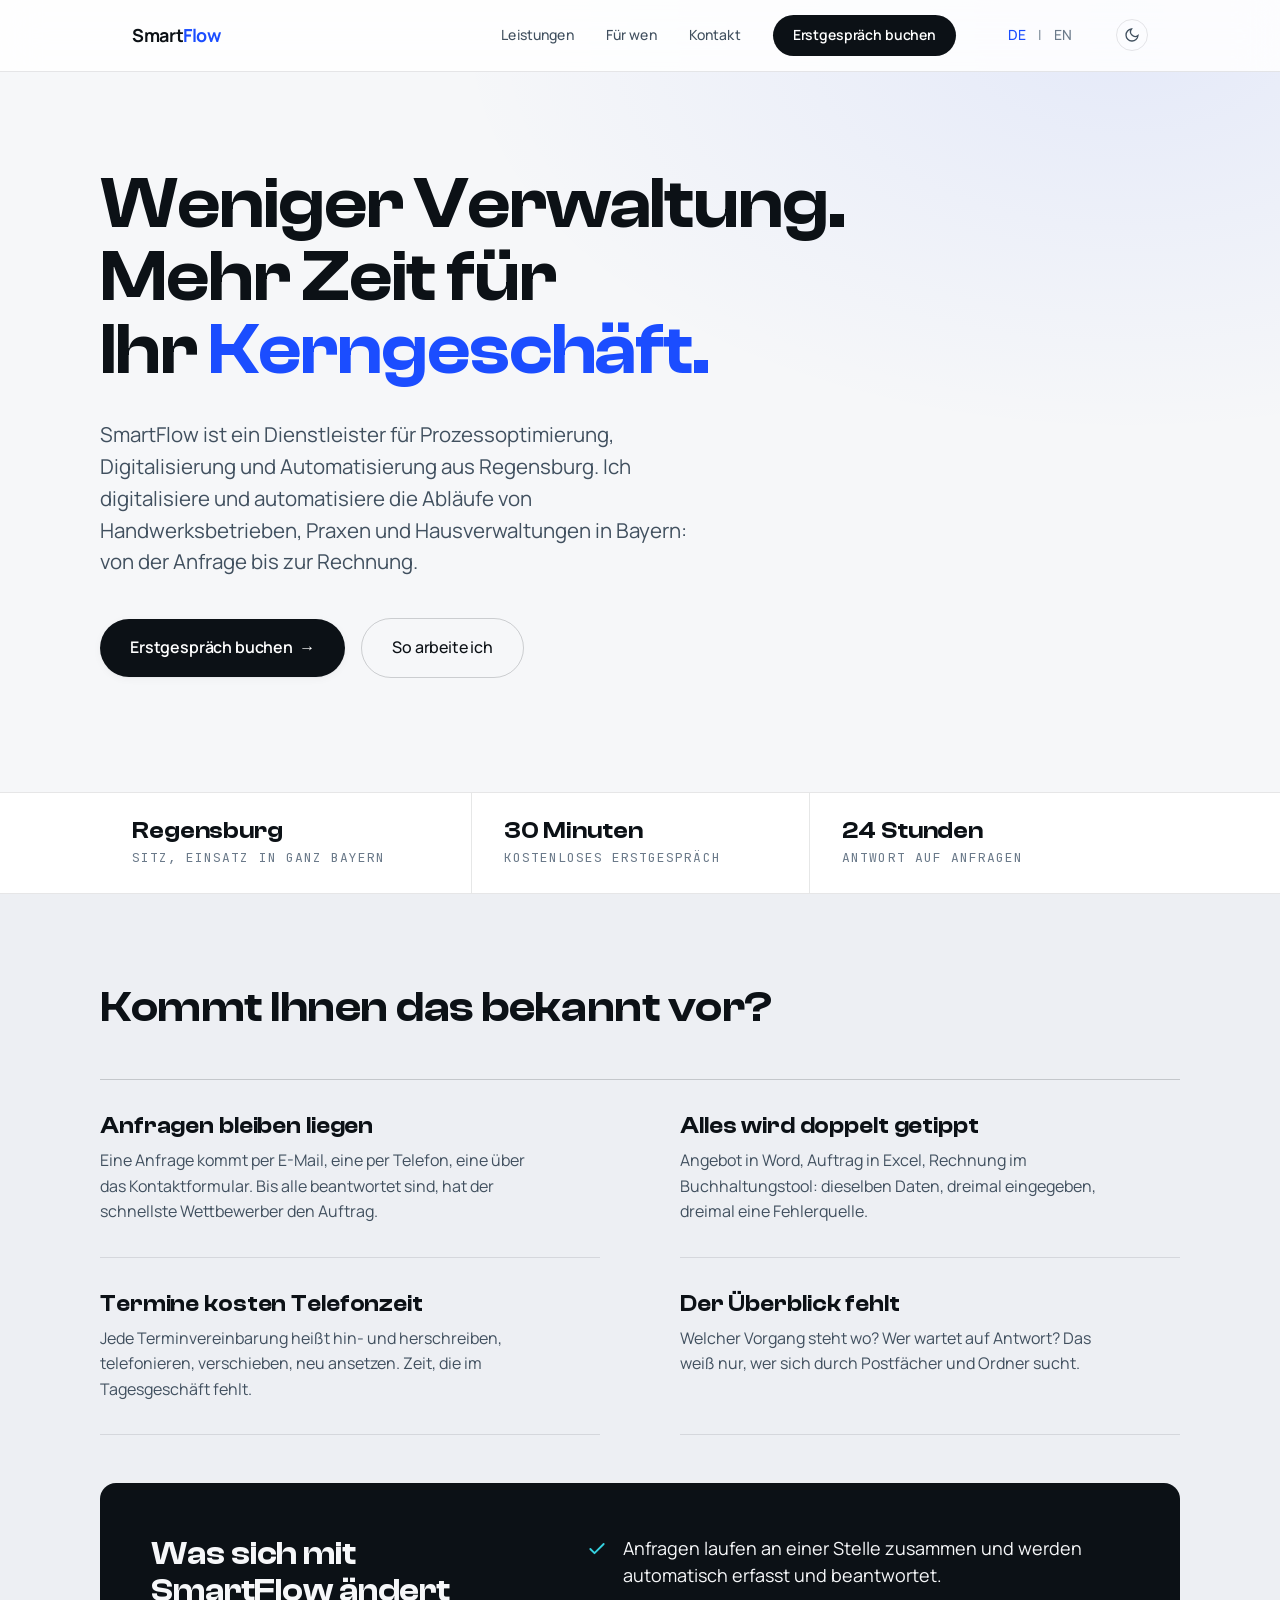
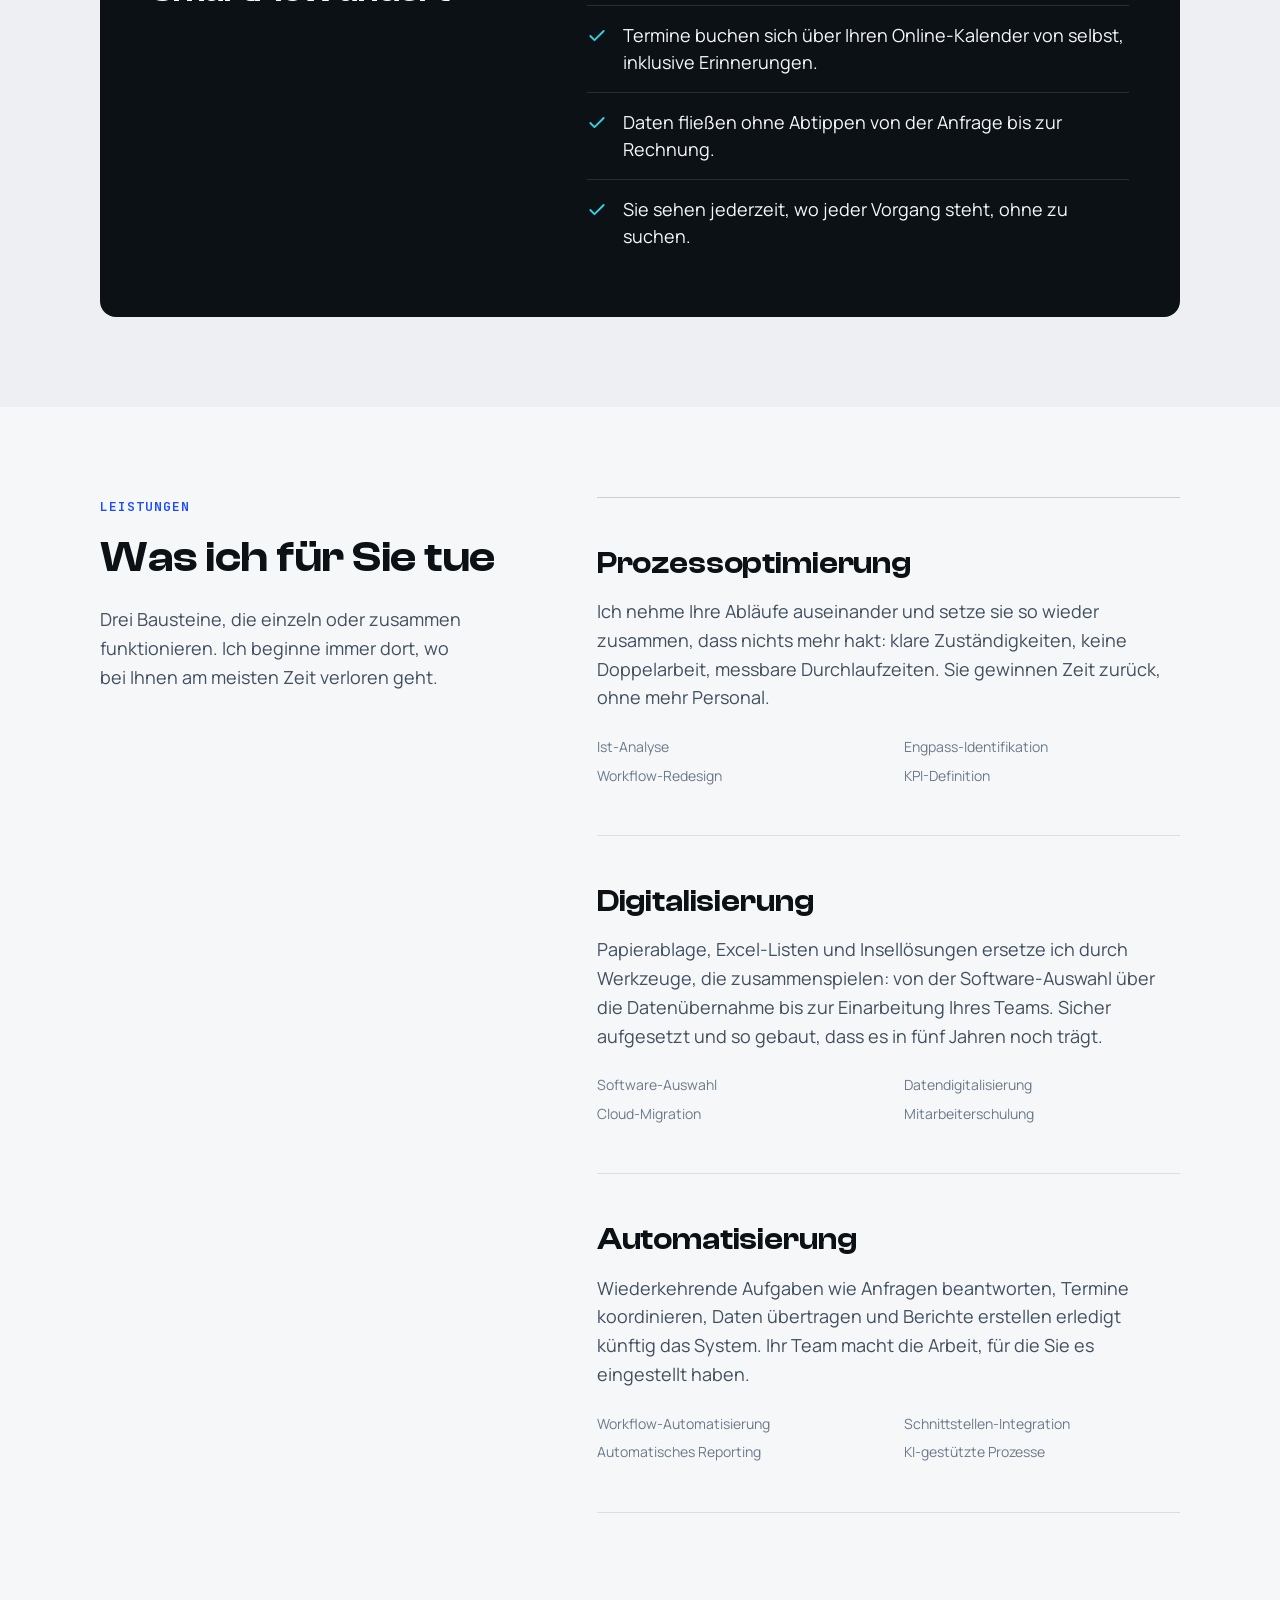
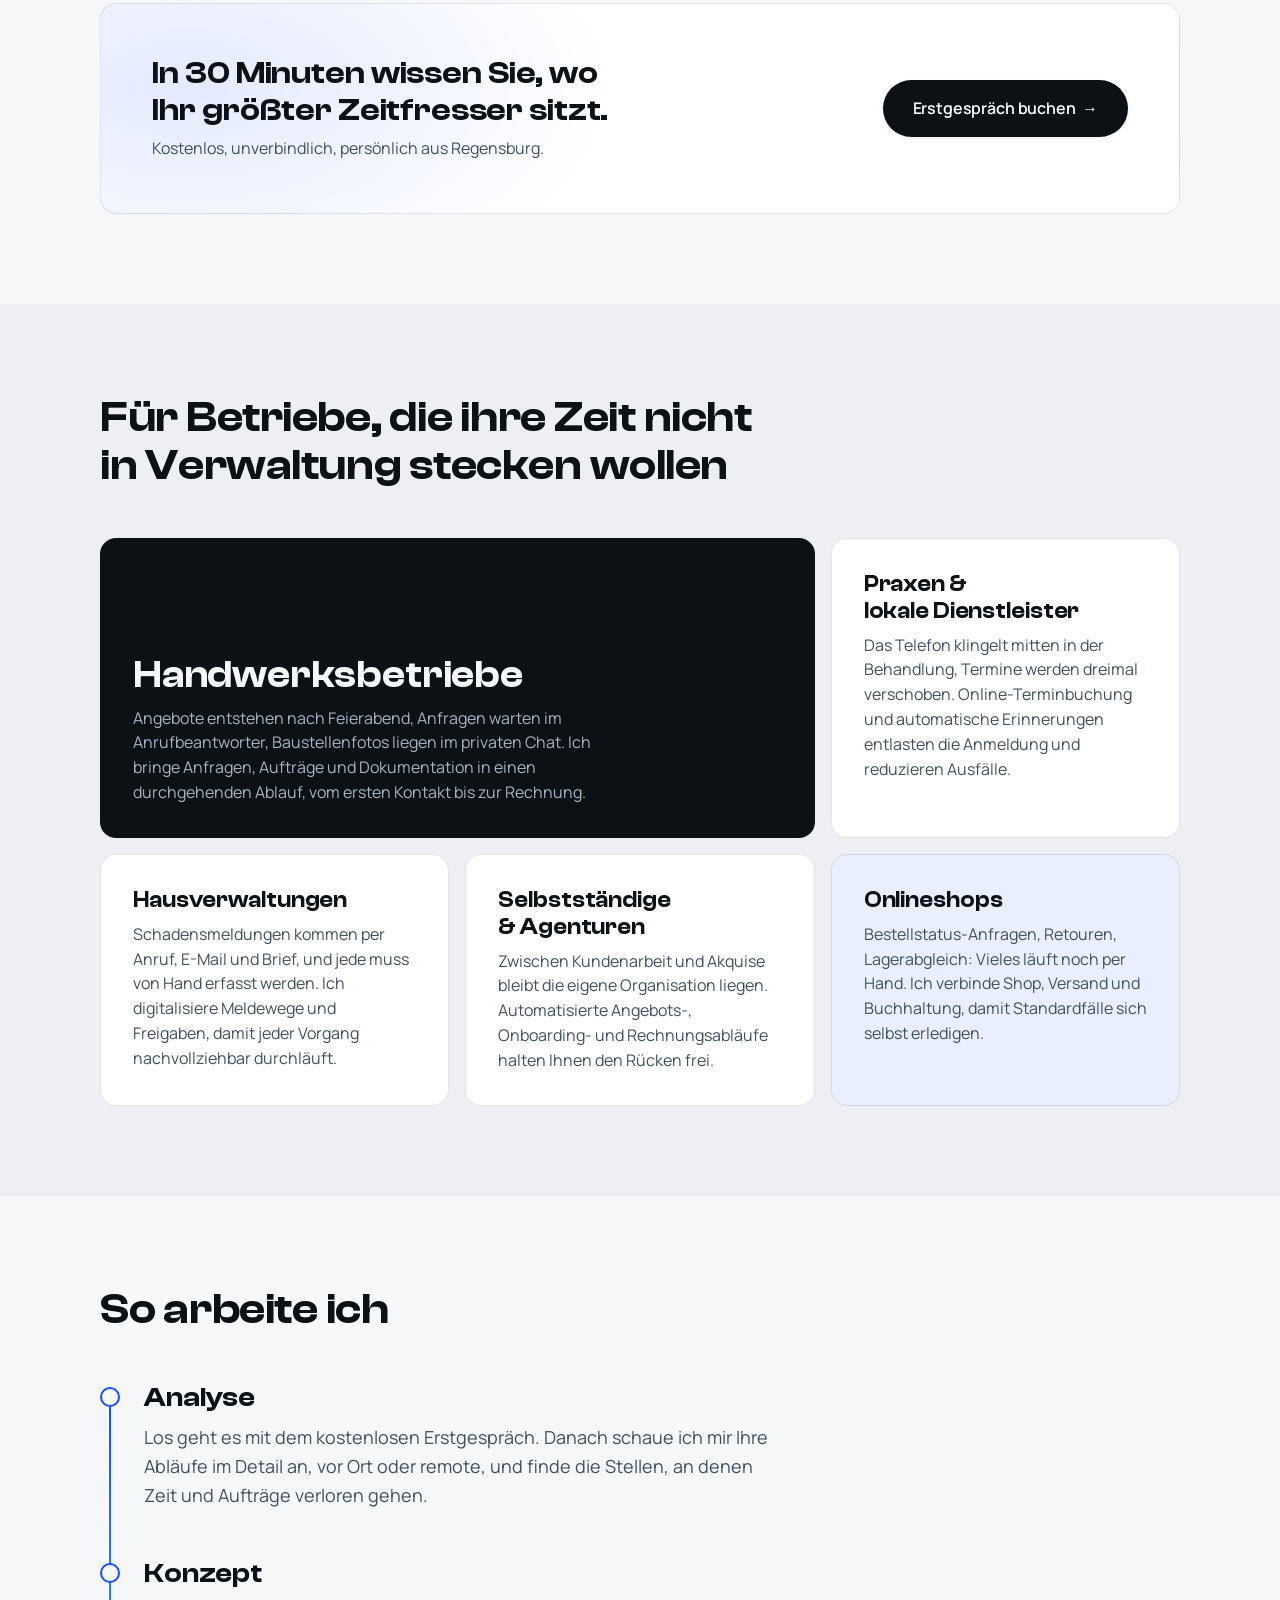
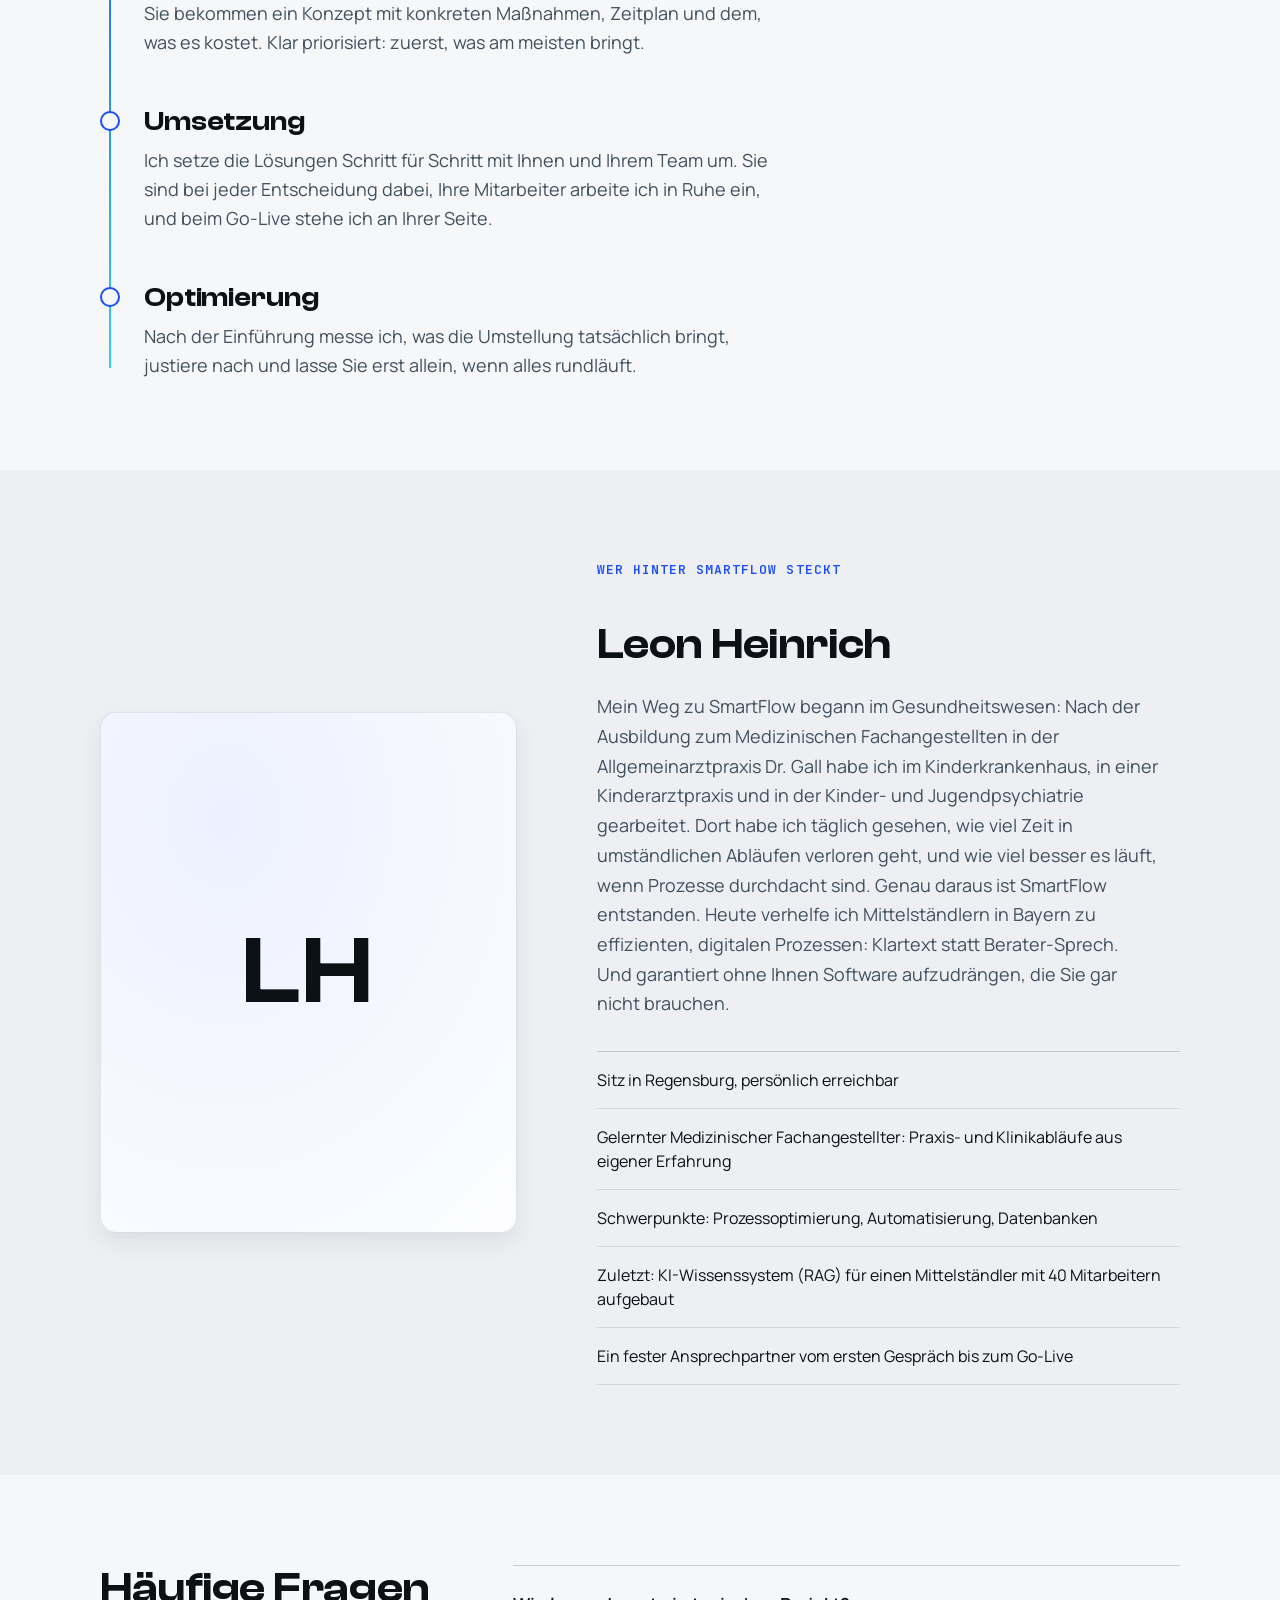
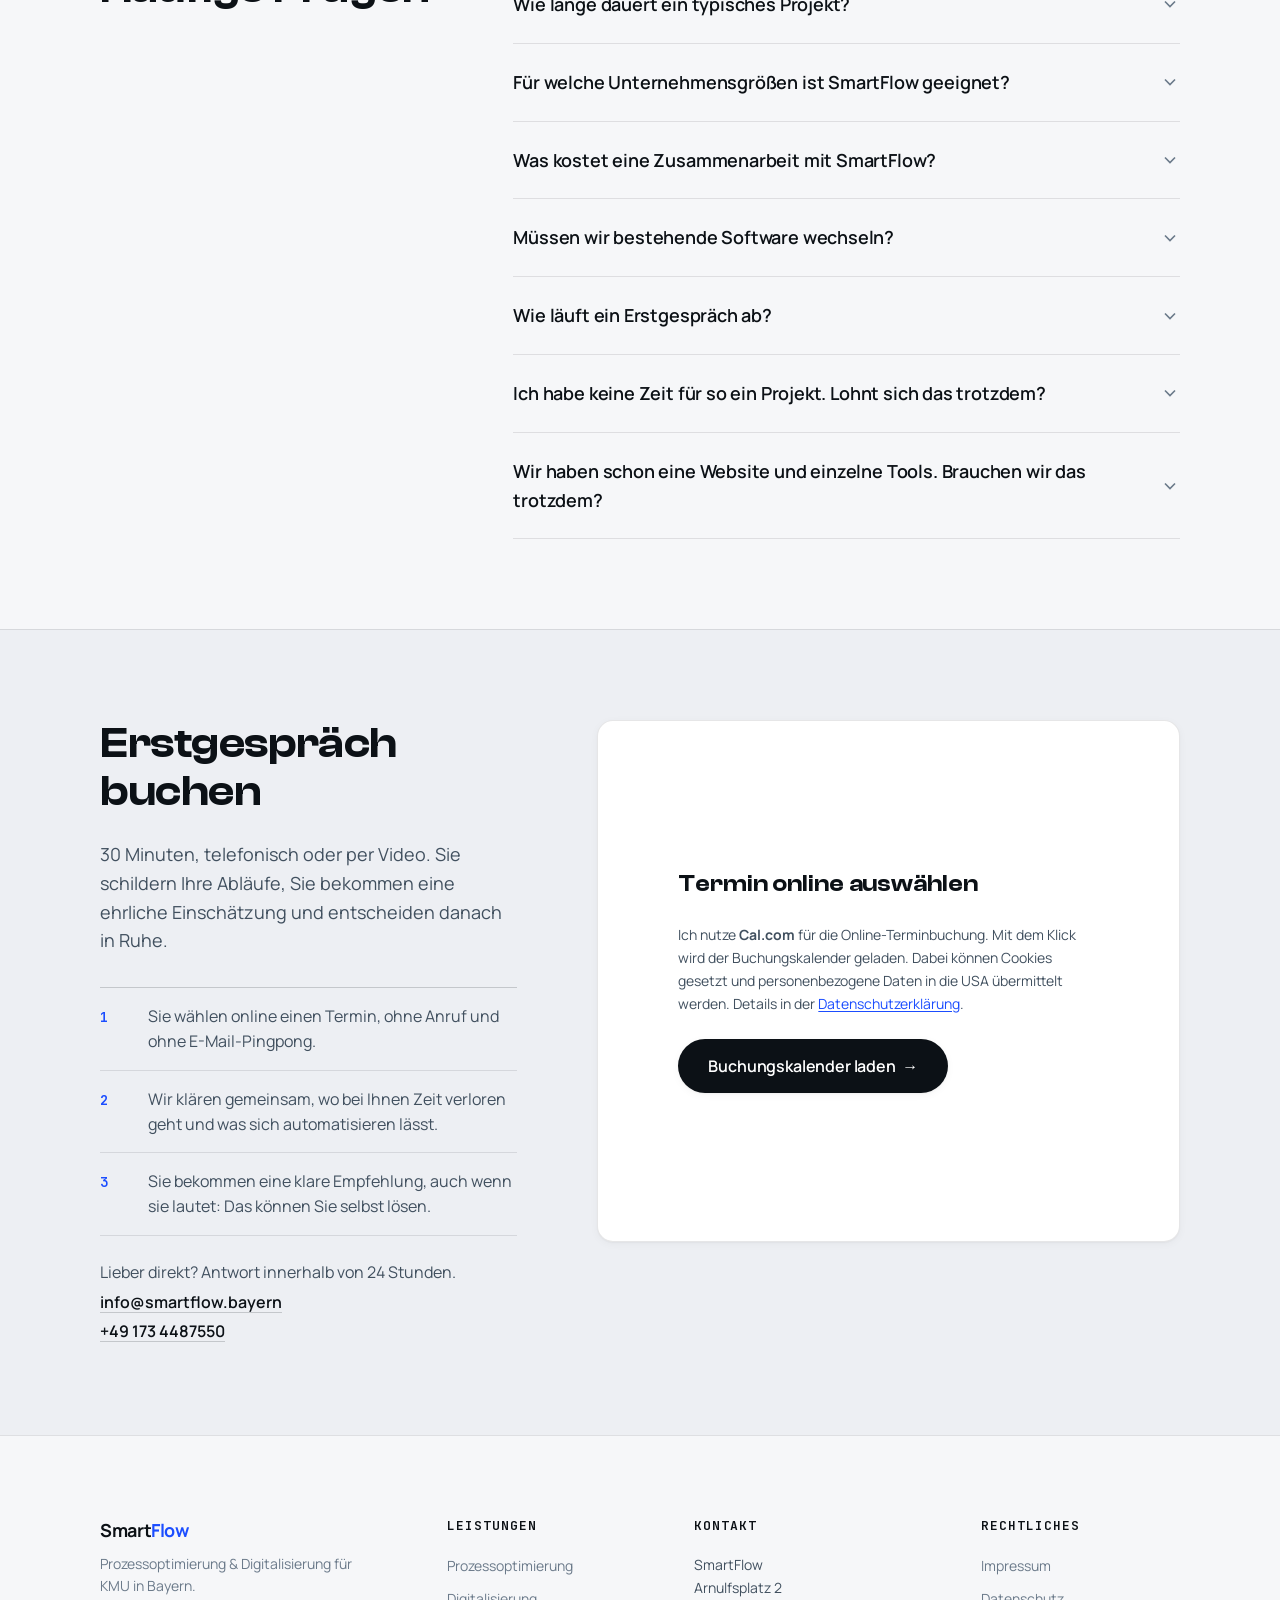
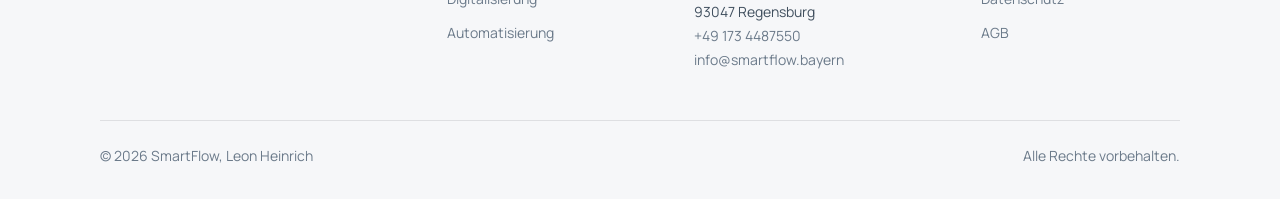
==== commit 730a4734: "Merge origin/main (GEO-On-Page-Fixes) in das Taste-Redesign Die GEO-Inhalte aus PR #2 sind in die ne" ====
--- a/index.html
+++ b/index.html
@@ -43,60 +43,95 @@
   <!-- Stylesheet -->
   <link rel="stylesheet" href="css/styles.min.css" />
 
-  <!-- Structured Data: LocalBusiness -->
+  <!-- Structured Data: LocalBusiness, Person, WebSite, WebPage -->
   <script type="application/ld+json">
   {
     "@context": "https://schema.org",
-    "@type": "LocalBusiness",
-    "@id": "https://smartflow.bayern/#organization",
-    "name": "SmartFlow",
-    "alternateName": "SmartFlow Prozessoptimierung",
-    "founder": {
-      "@type": "Person",
-      "name": "Leon Heinrich",
-      "jobTitle": "Inhaber"
-    },
-    "address": {
-      "@type": "PostalAddress",
-      "streetAddress": "Arnulfsplatz 2",
-      "postalCode": "93047",
-      "addressLocality": "Regensburg",
-      "addressRegion": "BY",
-      "addressCountry": "DE"
-    },
-    "geo": {
-      "@type": "GeoCoordinates",
-      "latitude": 49.0169,
-      "longitude": 12.0952
-    },
-    "email": "info@smartflow.bayern",
-    "telephone": "+49 173 4487550",
-    "url": "https://smartflow.bayern/",
-    "image": "https://smartflow.bayern/assets/og-image.jpg",
-    "logo": "https://smartflow.bayern/favicon.svg",
-    "priceRange": "€€",
-    "description": "Prozessoptimierung, Digitalisierung und Automatisierung für KMU in Regensburg und Bayern.",
-    "areaServed": [
-      { "@type": "City", "name": "Regensburg" },
-      { "@type": "City", "name": "Landshut" },
-      { "@type": "City", "name": "Straubing" },
-      { "@type": "City", "name": "Passau" },
-      { "@type": "State", "name": "Bayern" }
-    ],
-    "knowsAbout": [
-      "Prozessoptimierung",
-      "Digitalisierung",
-      "Workflow-Automatisierung",
-      "KI-Integration für KMU",
-      "Cloud-Migration",
-      "Software-Auswahl"
-    ],
-    "openingHoursSpecification": {
-      "@type": "OpeningHoursSpecification",
-      "dayOfWeek": ["Monday", "Tuesday", "Wednesday", "Thursday", "Friday"],
-      "opens": "09:00",
-      "closes": "18:00"
-    }
+    "@graph": [
+      {
+        "@type": ["LocalBusiness", "ProfessionalService"],
+        "@id": "https://smartflow.bayern/#organization",
+        "name": "SmartFlow",
+        "alternateName": "SmartFlow Regensburg",
+        "founder": { "@id": "https://smartflow.bayern/#leon-heinrich" },
+        "address": {
+          "@type": "PostalAddress",
+          "streetAddress": "Arnulfsplatz 2",
+          "postalCode": "93047",
+          "addressLocality": "Regensburg",
+          "addressRegion": "BY",
+          "addressCountry": "DE"
+        },
+        "geo": {
+          "@type": "GeoCoordinates",
+          "latitude": 49.0169,
+          "longitude": 12.0952
+        },
+        "email": "info@smartflow.bayern",
+        "telephone": "+49 173 4487550",
+        "url": "https://smartflow.bayern/",
+        "image": "https://smartflow.bayern/assets/og-image.jpg",
+        "logo": "https://smartflow.bayern/assets/logo.png",
+        "priceRange": "€€",
+        "description": "Prozessoptimierung, Digitalisierung und Automatisierung für KMU in Regensburg und Bayern.",
+        "areaServed": [
+          { "@type": "City", "name": "Regensburg" },
+          { "@type": "City", "name": "Landshut" },
+          { "@type": "City", "name": "Straubing" },
+          { "@type": "City", "name": "Passau" },
+          { "@type": "State", "name": "Bayern" }
+        ],
+        "knowsAbout": [
+          "Prozessoptimierung",
+          "Digitalisierung",
+          "Workflow-Automatisierung",
+          "KI-Integration für KMU",
+          "Cloud-Migration",
+          "Software-Auswahl"
+        ],
+        "openingHoursSpecification": {
+          "@type": "OpeningHoursSpecification",
+          "dayOfWeek": ["Monday", "Tuesday", "Wednesday", "Thursday", "Friday"],
+          "opens": "09:00",
+          "closes": "18:00"
+        }
+      },
+      {
+        "@type": "Person",
+        "@id": "https://smartflow.bayern/#leon-heinrich",
+        "name": "Leon Heinrich",
+        "jobTitle": "Inhaber",
+        "worksFor": { "@id": "https://smartflow.bayern/#organization" },
+        "description": "Gelernter Medizinischer Fachangestellter mit Stationen in Allgemeinarztpraxis, Kinderkrankenhaus, Kinderarztpraxis und Kinder- und Jugendpsychiatrie. Heute optimiert, digitalisiert und automatisiert er als Inhaber von SmartFlow die Prozesse von KMU in Bayern.",
+        "knowsAbout": [
+          "Prozessoptimierung",
+          "Workflow-Automatisierung",
+          "Datenbanken",
+          "KI-Integration für KMU"
+        ]
+      },
+      {
+        "@type": "WebSite",
+        "@id": "https://smartflow.bayern/#website",
+        "url": "https://smartflow.bayern/",
+        "name": "SmartFlow",
+        "publisher": { "@id": "https://smartflow.bayern/#organization" },
+        "inLanguage": ["de", "en"]
+      },
+      {
+        "@type": "WebPage",
+        "@id": "https://smartflow.bayern/#webpage",
+        "url": "https://smartflow.bayern/",
+        "name": "SmartFlow Regensburg | Prozessoptimierung & Digitalisierung",
+        "isPartOf": { "@id": "https://smartflow.bayern/#website" },
+        "about": { "@id": "https://smartflow.bayern/#organization" },
+        "inLanguage": "de",
+        "speakable": {
+          "@type": "SpeakableSpecification",
+          "cssSelector": [".hero-subtitle", ".about-text"]
+        }
+      }
+    ]
   }
   </script>
 
@@ -112,7 +147,7 @@
         "name": "Prozessoptimierung",
         "provider": { "@id": "https://smartflow.bayern/#organization" },
         "areaServed": { "@type": "State", "name": "Bayern" },
-        "description": "Wir nehmen Ihre Abläufe auseinander und setzen sie so wieder zusammen, dass nichts mehr hakt: klare Zuständigkeiten, keine Doppelarbeit, messbare Durchlaufzeiten. Sie gewinnen Zeit zurück, ohne mehr Personal.",
+        "description": "Ich nehme Ihre Abläufe auseinander und setze sie so wieder zusammen, dass nichts mehr hakt: klare Zuständigkeiten, keine Doppelarbeit, messbare Durchlaufzeiten. Sie gewinnen Zeit zurück, ohne mehr Personal.",
         "offers": {
           "@type": "Offer",
           "price": "0",
@@ -127,7 +162,7 @@
         "name": "Digitalisierung",
         "provider": { "@id": "https://smartflow.bayern/#organization" },
         "areaServed": { "@type": "State", "name": "Bayern" },
-        "description": "Papierablage, Excel-Listen und Insellösungen ersetzen wir durch Werkzeuge, die zusammenspielen: von der Software-Auswahl über die Datenübernahme bis zur Einarbeitung Ihres Teams. Sicher aufgesetzt und so gebaut, dass es in fünf Jahren noch trägt.",
+        "description": "Papierablage, Excel-Listen und Insellösungen ersetze ich durch Werkzeuge, die zusammenspielen: von der Software-Auswahl über die Datenübernahme bis zur Einarbeitung Ihres Teams. Sicher aufgesetzt und so gebaut, dass es in fünf Jahren noch trägt.",
         "offers": {
           "@type": "Offer",
           "price": "0",
@@ -173,7 +208,7 @@
         "name": "Für welche Unternehmensgrößen ist SmartFlow geeignet?",
         "acceptedAnswer": {
           "@type": "Answer",
-          "text": "Wir sind genau auf mittelständische und kleinere Betriebe spezialisiert, vom Handwerker mit 3 Mitarbeitern bis zum etablierten regionalen Unternehmen. Unsere Lösungen sind passgenau für diese Größe gemacht und bleiben dabei bezahlbar."
+          "text": "Ich bin genau auf mittelständische und kleinere Betriebe spezialisiert, vom Handwerker mit 3 Mitarbeitern bis zum etablierten regionalen Unternehmen. Meine Lösungen sind passgenau für diese Größe gemacht und bleiben dabei bezahlbar."
         }
       },
       {
@@ -181,7 +216,7 @@
         "name": "Was kostet eine Zusammenarbeit mit SmartFlow?",
         "acceptedAnswer": {
           "@type": "Answer",
-          "text": "Das Erstgespräch ist kostenlos und unverbindlich. In 30 Minuten können wir einschätzen, welchen Aufwand Sie erwarten und welchen ROI Sie realistisch erzielen können."
+          "text": "Das Erstgespräch ist kostenlos und unverbindlich. Was eine Zusammenarbeit danach kostet, hängt vom Umfang ab: wie viele Prozesse betroffen sind, ob bestehende Software angebunden oder neue eingeführt wird und wie viel Einarbeitung Ihr Team braucht. Nach der Analyse erhalten Sie ein Festpreisangebot. Sie wissen also vor der Umsetzung, was auf Sie zukommt. Kleinere Automatisierungen sind entsprechend günstiger als komplette Digitalisierungsprojekte."
         }
       },
       {
@@ -189,7 +224,7 @@
         "name": "Müssen wir bestehende Software wechseln?",
         "acceptedAnswer": {
           "@type": "Answer",
-          "text": "Nicht unbedingt. Wir analysieren zunächst, ob Ihre bestehenden Tools optimal genutzt werden können. Oft lassen sich durch bessere Konfiguration oder Schnittstellen große Verbesserungen erzielen, ohne komplett neue Software einzuführen."
+          "text": "Nicht unbedingt. Ich analysiere zunächst, ob Ihre bestehenden Tools optimal genutzt werden können. Oft lassen sich durch bessere Konfiguration oder Schnittstellen große Verbesserungen erzielen, ohne komplett neue Software einzuführen."
         }
       },
       {
@@ -197,7 +232,7 @@
         "name": "Wie läuft ein Erstgespräch ab?",
         "acceptedAnswer": {
           "@type": "Answer",
-          "text": "Ganz entspannt und ohne Verkaufsdruck. In rund 30 Minuten (telefonisch oder per Video) erzählen Sie mir, wo bei Ihnen gerade der Schuh drückt und was Sie erreichen möchten. Ich höre zu, stelle ein paar gezielte Fragen und sage Ihnen dann ehrlich, ob und wie ich Ihnen weiterhelfen kann. Sie gehen mit einer klaren Einschätzung aus dem Gespräch, ganz gleich, ob wir danach zusammenarbeiten oder nicht."
+          "text": "Ganz entspannt und ohne Verkaufsdruck. In rund 30 Minuten (telefonisch oder per Video) erzählen Sie mir einfach, wo bei Ihnen gerade der Schuh drückt und was Sie erreichen möchten. Ich höre zu, stelle ein paar gezielte Fragen und sage Ihnen dann ehrlich, ob und wie ich Ihnen weiterhelfen kann. Sie gehen mit einer klaren Einschätzung aus dem Gespräch, ganz gleich, ob wir danach zusammenarbeiten oder nicht."
         }
       },
       {
@@ -205,7 +240,7 @@
         "name": "Ich habe keine Zeit für so ein Projekt. Lohnt sich das trotzdem?",
         "acceptedAnswer": {
           "@type": "Answer",
-          "text": "Gerade dann. Wir planen die Einführung so, dass Ihr Tagesgeschäft weiterläuft: Vorbereitung und Umsetzung übernehmen wir, Sie treffen die Entscheidungen. Ihr Zeiteinsatz ist planbar und überschaubar, und die Zeitfresser, die Sie heute bremsen, sind danach weg."
+          "text": "Gerade dann. Ich plane die Einführung so, dass Ihr Tagesgeschäft weiterläuft: Vorbereitung und Umsetzung übernehme ich, Sie treffen die Entscheidungen. Ihr Zeiteinsatz ist planbar und überschaubar, und die Zeitfresser, die Sie heute bremsen, sind danach weg."
         }
       },
       {
@@ -213,7 +248,7 @@
         "name": "Wir haben schon eine Website und einzelne Tools. Brauchen wir das trotzdem?",
         "acceptedAnswer": {
           "@type": "Answer",
-          "text": "Eine Website und einzelne Tools sind der Anfang. Entscheidend ist, ob sie zusammenspielen: Wenn Anfragen von der Website von Hand in Excel übertragen werden oder Termine weiter übers Telefon laufen, verschenken Sie den größten Teil des Nutzens. Genau diese Verbindungen bauen wir."
+          "text": "Eine Website und einzelne Tools sind der Anfang. Entscheidend ist, ob sie zusammenspielen: Wenn Anfragen von der Website von Hand in Excel übertragen werden oder Termine weiter übers Telefon laufen, verschenken Sie den größten Teil des Nutzens. Genau diese Verbindungen baue ich."
         }
       }
     ]
@@ -282,12 +317,14 @@
             Weniger Verwaltung. Mehr Zeit für Ihr <span class="accent">Kerngeschäft.</span>
           </h1>
           <p class="hero-subtitle">
-            Wir digitalisieren und automatisieren die Abläufe von Handwerksbetrieben,
-            Praxen und Hausverwaltungen in Bayern: von der Anfrage bis zur Rechnung.
+            SmartFlow ist ein Dienstleister für Prozessoptimierung, Digitalisierung und
+            Automatisierung aus Regensburg. Ich digitalisiere und automatisiere die Abläufe
+            von Handwerksbetrieben, Praxen und Hausverwaltungen in Bayern: von der Anfrage
+            bis zur Rechnung.
           </p>
           <div class="hero-actions">
             <a href="#contact" class="btn-cta">Erstgespräch buchen <span class="btn-arrow" aria-hidden="true">&rarr;</span></a>
-            <a href="#process" class="btn-secondary">So arbeiten wir</a>
+            <a href="#process" class="btn-secondary">So arbeite ich</a>
           </div>
         </div>
       </div>
@@ -368,15 +405,15 @@
       <div class="services-layout">
         <div class="services-rail fade-in">
           <p class="section-label">Leistungen</p>
-          <h2 class="section-title">Was wir für Sie tun</h2>
-          <p class="services-intro">Drei Bausteine, die einzeln oder zusammen funktionieren. Wir beginnen immer dort, wo bei Ihnen am meisten Zeit verloren geht.</p>
+          <h2 class="section-title">Was ich für Sie tue</h2>
+          <p class="services-intro">Drei Bausteine, die einzeln oder zusammen funktionieren. Ich beginne immer dort, wo bei Ihnen am meisten Zeit verloren geht.</p>
         </div>
 
         <div class="services-list stagger">
           <article class="service fade-in">
             <h3 class="service-title">Prozessoptimierung</h3>
             <p class="service-description">
-              Wir nehmen Ihre Abläufe auseinander und setzen sie so wieder zusammen, dass nichts mehr hakt: klare Zuständigkeiten, keine Doppelarbeit, messbare Durchlaufzeiten. Sie gewinnen Zeit zurück, ohne mehr Personal.
+              Ich nehme Ihre Abläufe auseinander und setze sie so wieder zusammen, dass nichts mehr hakt: klare Zuständigkeiten, keine Doppelarbeit, messbare Durchlaufzeiten. Sie gewinnen Zeit zurück, ohne mehr Personal.
             </p>
             <ul class="service-scope" role="list" aria-label="Umfang">
               <li>Ist-Analyse</li>
@@ -389,7 +426,7 @@
           <article class="service fade-in">
             <h3 class="service-title">Digitalisierung</h3>
             <p class="service-description">
-              Papierablage, Excel-Listen und Insellösungen ersetzen wir durch Werkzeuge, die zusammenspielen: von der Software-Auswahl über die Datenübernahme bis zur Einarbeitung Ihres Teams. Sicher aufgesetzt und so gebaut, dass es in fünf Jahren noch trägt.
+              Papierablage, Excel-Listen und Insellösungen ersetze ich durch Werkzeuge, die zusammenspielen: von der Software-Auswahl über die Datenübernahme bis zur Einarbeitung Ihres Teams. Sicher aufgesetzt und so gebaut, dass es in fünf Jahren noch trägt.
             </p>
             <ul class="service-scope" role="list" aria-label="Umfang">
               <li>Software-Auswahl</li>
@@ -436,7 +473,7 @@
         <div class="bento stagger">
           <div class="bento-cell bento-anchor fade-in">
             <h3 class="bento-title">Handwerksbetriebe</h3>
-            <p class="bento-text">Angebote entstehen nach Feierabend, Anfragen warten im Anrufbeantworter, Baustellenfotos liegen im privaten Chat. Wir bringen Anfragen, Aufträge und Dokumentation in einen durchgehenden Ablauf, vom ersten Kontakt bis zur Rechnung.</p>
+            <p class="bento-text">Angebote entstehen nach Feierabend, Anfragen warten im Anrufbeantworter, Baustellenfotos liegen im privaten Chat. Ich bringe Anfragen, Aufträge und Dokumentation in einen durchgehenden Ablauf, vom ersten Kontakt bis zur Rechnung.</p>
           </div>
           <div class="bento-cell fade-in">
             <h3 class="bento-title">Praxen &amp; lokale Dienstleister</h3>
@@ -444,7 +481,7 @@
           </div>
           <div class="bento-cell fade-in">
             <h3 class="bento-title">Hausverwaltungen</h3>
-            <p class="bento-text">Schadensmeldungen kommen per Anruf, E-Mail und Brief, und jede muss von Hand erfasst werden. Wir digitalisieren Meldewege und Freigaben, damit jeder Vorgang nachvollziehbar durchläuft.</p>
+            <p class="bento-text">Schadensmeldungen kommen per Anruf, E-Mail und Brief, und jede muss von Hand erfasst werden. Ich digitalisiere Meldewege und Freigaben, damit jeder Vorgang nachvollziehbar durchläuft.</p>
           </div>
           <div class="bento-cell fade-in">
             <h3 class="bento-title">Selbstständige &amp; Agenturen</h3>
@@ -452,7 +489,7 @@
           </div>
           <div class="bento-cell bento-tint fade-in">
             <h3 class="bento-title">Onlineshops</h3>
-            <p class="bento-text">Bestellstatus-Anfragen, Retouren, Lagerabgleich: Vieles läuft noch per Hand. Wir verbinden Shop, Versand und Buchhaltung, damit Standardfälle sich selbst erledigen.</p>
+            <p class="bento-text">Bestellstatus-Anfragen, Retouren, Lagerabgleich: Vieles läuft noch per Hand. Ich verbinde Shop, Versand und Buchhaltung, damit Standardfälle sich selbst erledigen.</p>
           </div>
         </div>
       </div>
@@ -463,13 +500,13 @@
          ================================================ -->
     <section class="process-section" id="process">
       <div class="container">
-        <h2 class="section-title fade-in">So arbeiten wir</h2>
+        <h2 class="section-title fade-in">So arbeite ich</h2>
 
         <ol class="timeline" id="timeline">
           <li class="timeline-step fade-in">
             <span class="timeline-node" style="--i:0" aria-hidden="true"></span>
             <h3 class="timeline-title">Analyse</h3>
-            <p class="timeline-text">Los geht es mit dem kostenlosen Erstgespräch. Danach schauen wir uns Ihre Abläufe im Detail an, vor Ort oder remote, und finden die Stellen, an denen Zeit und Aufträge verloren gehen.</p>
+            <p class="timeline-text">Los geht es mit dem kostenlosen Erstgespräch. Danach schaue ich mir Ihre Abläufe im Detail an, vor Ort oder remote, und finde die Stellen, an denen Zeit und Aufträge verloren gehen.</p>
           </li>
           <li class="timeline-step fade-in">
             <span class="timeline-node" style="--i:1" aria-hidden="true"></span>
@@ -479,12 +516,12 @@
           <li class="timeline-step fade-in">
             <span class="timeline-node" style="--i:2" aria-hidden="true"></span>
             <h3 class="timeline-title">Umsetzung</h3>
-            <p class="timeline-text">Wir setzen die Lösungen Schritt für Schritt mit Ihnen und Ihrem Team um. Sie sind bei jeder Entscheidung dabei, Ihre Mitarbeiter arbeiten wir in Ruhe ein, und beim Go-Live stehen wir an Ihrer Seite.</p>
+            <p class="timeline-text">Ich setze die Lösungen Schritt für Schritt mit Ihnen und Ihrem Team um. Sie sind bei jeder Entscheidung dabei, Ihre Mitarbeiter arbeite ich in Ruhe ein, und beim Go-Live stehe ich an Ihrer Seite.</p>
           </li>
           <li class="timeline-step fade-in">
             <span class="timeline-node" style="--i:3" aria-hidden="true"></span>
             <h3 class="timeline-title">Optimierung</h3>
-            <p class="timeline-text">Nach der Einführung messen wir, was die Umstellung tatsächlich bringt, justieren nach und lassen Sie erst allein, wenn alles rundläuft.</p>
+            <p class="timeline-text">Nach der Einführung messe ich, was die Umstellung tatsächlich bringt, justiere nach und lasse Sie erst allein, wenn alles rundläuft.</p>
           </li>
         </ol>
       </div>
@@ -504,13 +541,21 @@
           <p class="section-label">Wer hinter SmartFlow steckt</p>
           <h2 class="section-title">Leon Heinrich</h2>
           <p class="about-text">
-            <!-- TODO: Echten Werdegang einsetzen. Vorlage als Startpunkt. -->
-            Ich helfe Betrieben in Bayern, ihre Verwaltung so aufzusetzen, dass sie nebenher läuft.
-            Klartext statt Berater-Sprech, und keine Software, die Sie nicht brauchen.
+            Mein Weg zu SmartFlow begann im Gesundheitswesen: Nach der Ausbildung zum
+            Medizinischen Fachangestellten in der Allgemeinarztpraxis Dr. Gall habe ich
+            im Kinderkrankenhaus, in einer Kinderarztpraxis und in der Kinder- und
+            Jugendpsychiatrie gearbeitet. Dort habe ich täglich gesehen, wie viel Zeit
+            in umständlichen Abläufen verloren geht, und wie viel besser es läuft,
+            wenn Prozesse durchdacht sind. Genau daraus ist SmartFlow entstanden.
+            Heute verhelfe ich Mittelständlern in Bayern zu effizienten, digitalen
+            Prozessen: Klartext statt Berater-Sprech. Und garantiert ohne Ihnen
+            Software aufzudrängen, die Sie gar nicht brauchen.
           </p>
           <ul class="about-credentials" role="list">
             <li>Sitz in Regensburg, persönlich erreichbar</li>
-            <li>Erfahrung in Hausverwaltung, Gesundheitswesen und Handwerk</li>
+            <li>Gelernter Medizinischer Fachangestellter: Praxis- und Klinikabläufe aus eigener Erfahrung</li>
+            <li>Schwerpunkte: Prozessoptimierung, Automatisierung, Datenbanken</li>
+            <li>Zuletzt: KI-Wissenssystem (RAG) für einen Mittelständler mit 40 Mitarbeitern aufgebaut</li>
             <li>Ein fester Ansprechpartner vom ersten Gespräch bis zum Go-Live</li>
           </ul>
         </div>
@@ -541,7 +586,7 @@
               <svg class="faq-chevron" width="20" height="20" viewBox="0 0 24 24" fill="none" stroke="currentColor" stroke-width="2" aria-hidden="true"><path d="m6 9 6 6 6-6"/></svg>
             </summary>
             <div class="faq-answer">
-              <p>Wir sind genau auf mittelständische und kleinere Betriebe spezialisiert, vom Handwerker mit 3 Mitarbeitern bis zum etablierten regionalen Unternehmen. Unsere Lösungen sind passgenau für diese Größe gemacht und bleiben dabei bezahlbar.</p>
+              <p>Ich bin genau auf mittelständische und kleinere Betriebe spezialisiert, vom Handwerker mit 3 Mitarbeitern bis zum etablierten regionalen Unternehmen. Meine Lösungen sind passgenau für diese Größe gemacht und bleiben dabei bezahlbar.</p>
             </div>
           </details>
 
@@ -551,7 +596,7 @@
               <svg class="faq-chevron" width="20" height="20" viewBox="0 0 24 24" fill="none" stroke="currentColor" stroke-width="2" aria-hidden="true"><path d="m6 9 6 6 6-6"/></svg>
             </summary>
             <div class="faq-answer">
-              <p>Das Erstgespräch ist kostenlos und unverbindlich. In 30 Minuten können wir einschätzen, welchen Aufwand Sie erwarten und welchen ROI Sie realistisch erzielen können.</p>
+              <p>Das Erstgespräch ist kostenlos und unverbindlich. Was eine Zusammenarbeit danach kostet, hängt vom Umfang ab: wie viele Prozesse betroffen sind, ob bestehende Software angebunden oder neue eingeführt wird und wie viel Einarbeitung Ihr Team braucht. Nach der Analyse erhalten Sie ein Festpreisangebot. Sie wissen also vor der Umsetzung, was auf Sie zukommt. Kleinere Automatisierungen sind entsprechend günstiger als komplette Digitalisierungsprojekte.</p>
             </div>
           </details>
 
@@ -561,7 +606,7 @@
               <svg class="faq-chevron" width="20" height="20" viewBox="0 0 24 24" fill="none" stroke="currentColor" stroke-width="2" aria-hidden="true"><path d="m6 9 6 6 6-6"/></svg>
             </summary>
             <div class="faq-answer">
-              <p>Nicht unbedingt. Wir analysieren zunächst, ob Ihre bestehenden Tools optimal genutzt werden können. Oft lassen sich durch bessere Konfiguration oder Schnittstellen große Verbesserungen erzielen, ohne komplett neue Software einzuführen.</p>
+              <p>Nicht unbedingt. Ich analysiere zunächst, ob Ihre bestehenden Tools optimal genutzt werden können. Oft lassen sich durch bessere Konfiguration oder Schnittstellen große Verbesserungen erzielen, ohne komplett neue Software einzuführen.</p>
             </div>
           </details>
 
@@ -571,7 +616,7 @@
               <svg class="faq-chevron" width="20" height="20" viewBox="0 0 24 24" fill="none" stroke="currentColor" stroke-width="2" aria-hidden="true"><path d="m6 9 6 6 6-6"/></svg>
             </summary>
             <div class="faq-answer">
-              <p>Ganz entspannt und ohne Verkaufsdruck. In rund 30 Minuten (telefonisch oder per Video) erzählen Sie mir, wo bei Ihnen gerade der Schuh drückt und was Sie erreichen möchten. Ich höre zu, stelle ein paar gezielte Fragen und sage Ihnen dann ehrlich, ob und wie ich Ihnen weiterhelfen kann. Sie gehen mit einer klaren Einschätzung aus dem Gespräch, ganz gleich, ob wir danach zusammenarbeiten oder nicht.</p>
+              <p>Ganz entspannt und ohne Verkaufsdruck. In rund 30 Minuten (telefonisch oder per Video) erzählen Sie mir einfach, wo bei Ihnen gerade der Schuh drückt und was Sie erreichen möchten. Ich höre zu, stelle ein paar gezielte Fragen und sage Ihnen dann ehrlich, ob und wie ich Ihnen weiterhelfen kann. Sie gehen mit einer klaren Einschätzung aus dem Gespräch, ganz gleich, ob wir danach zusammenarbeiten oder nicht.</p>
             </div>
           </details>
 
@@ -581,7 +626,7 @@
               <svg class="faq-chevron" width="20" height="20" viewBox="0 0 24 24" fill="none" stroke="currentColor" stroke-width="2" aria-hidden="true"><path d="m6 9 6 6 6-6"/></svg>
             </summary>
             <div class="faq-answer">
-              <p>Gerade dann. Wir planen die Einführung so, dass Ihr Tagesgeschäft weiterläuft: Vorbereitung und Umsetzung übernehmen wir, Sie treffen die Entscheidungen. Ihr Zeiteinsatz ist planbar und überschaubar, und die Zeitfresser, die Sie heute bremsen, sind danach weg.</p>
+              <p>Gerade dann. Ich plane die Einführung so, dass Ihr Tagesgeschäft weiterläuft: Vorbereitung und Umsetzung übernehme ich, Sie treffen die Entscheidungen. Ihr Zeiteinsatz ist planbar und überschaubar, und die Zeitfresser, die Sie heute bremsen, sind danach weg.</p>
             </div>
           </details>
 
@@ -591,7 +636,7 @@
               <svg class="faq-chevron" width="20" height="20" viewBox="0 0 24 24" fill="none" stroke="currentColor" stroke-width="2" aria-hidden="true"><path d="m6 9 6 6 6-6"/></svg>
             </summary>
             <div class="faq-answer">
-              <p>Eine Website und einzelne Tools sind der Anfang. Entscheidend ist, ob sie zusammenspielen: Wenn Anfragen von der Website von Hand in Excel übertragen werden oder Termine weiter übers Telefon laufen, verschenken Sie den größten Teil des Nutzens. Genau diese Verbindungen bauen wir.</p>
+              <p>Eine Website und einzelne Tools sind der Anfang. Entscheidend ist, ob sie zusammenspielen: Wenn Anfragen von der Website von Hand in Excel übertragen werden oder Termine weiter übers Telefon laufen, verschenken Sie den größten Teil des Nutzens. Genau diese Verbindungen baue ich.</p>
             </div>
           </details>
         </div>
@@ -629,7 +674,7 @@
             <div class="cal-placeholder-content">
               <h3 class="cal-placeholder-title">Termin online auswählen</h3>
               <p class="cal-placeholder-text">
-                Wir nutzen <strong>Cal.com</strong> für die Online-Terminbuchung. Mit dem
+                Ich nutze <strong>Cal.com</strong> für die Online-Terminbuchung. Mit dem
                 Klick wird der Buchungskalender geladen. Dabei können Cookies gesetzt und
                 personenbezogene Daten in die USA übermittelt werden. Details in der
                 <a href="datenschutz.html">Datenschutzerklärung</a>.
